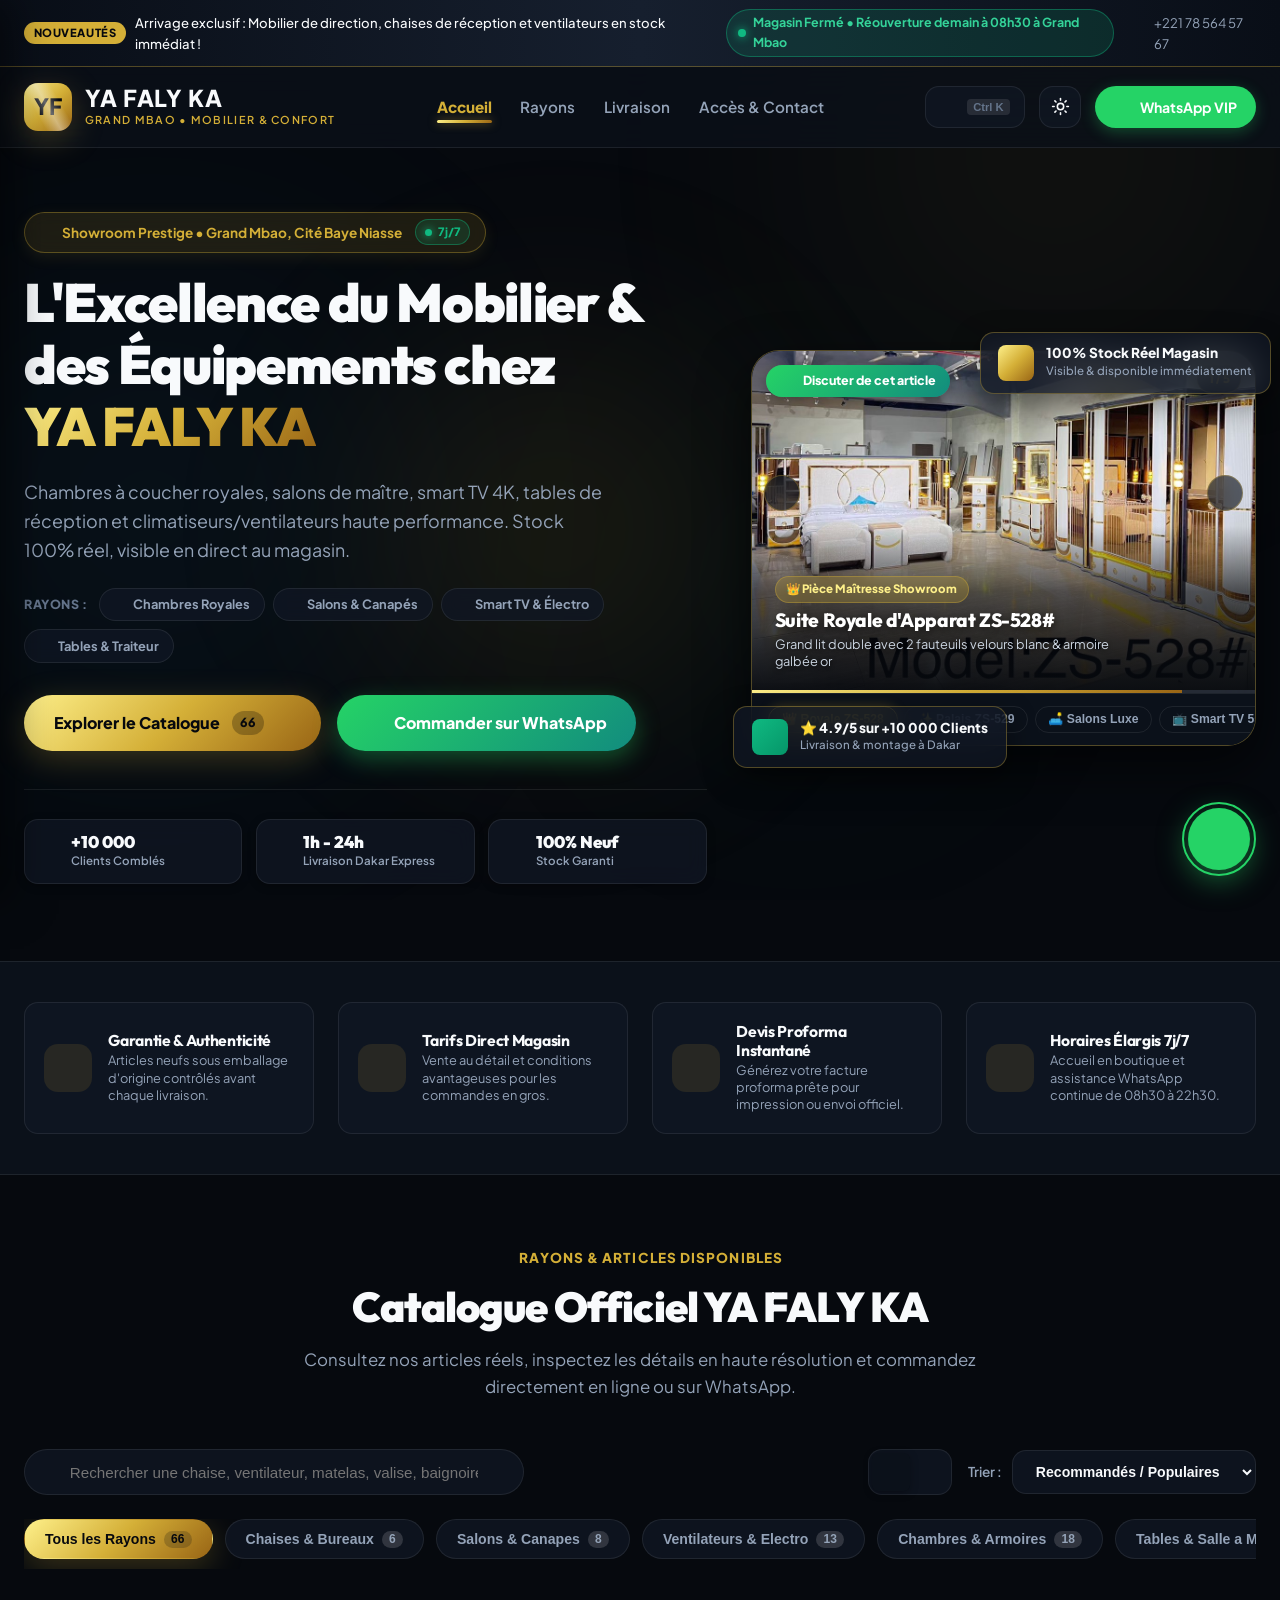
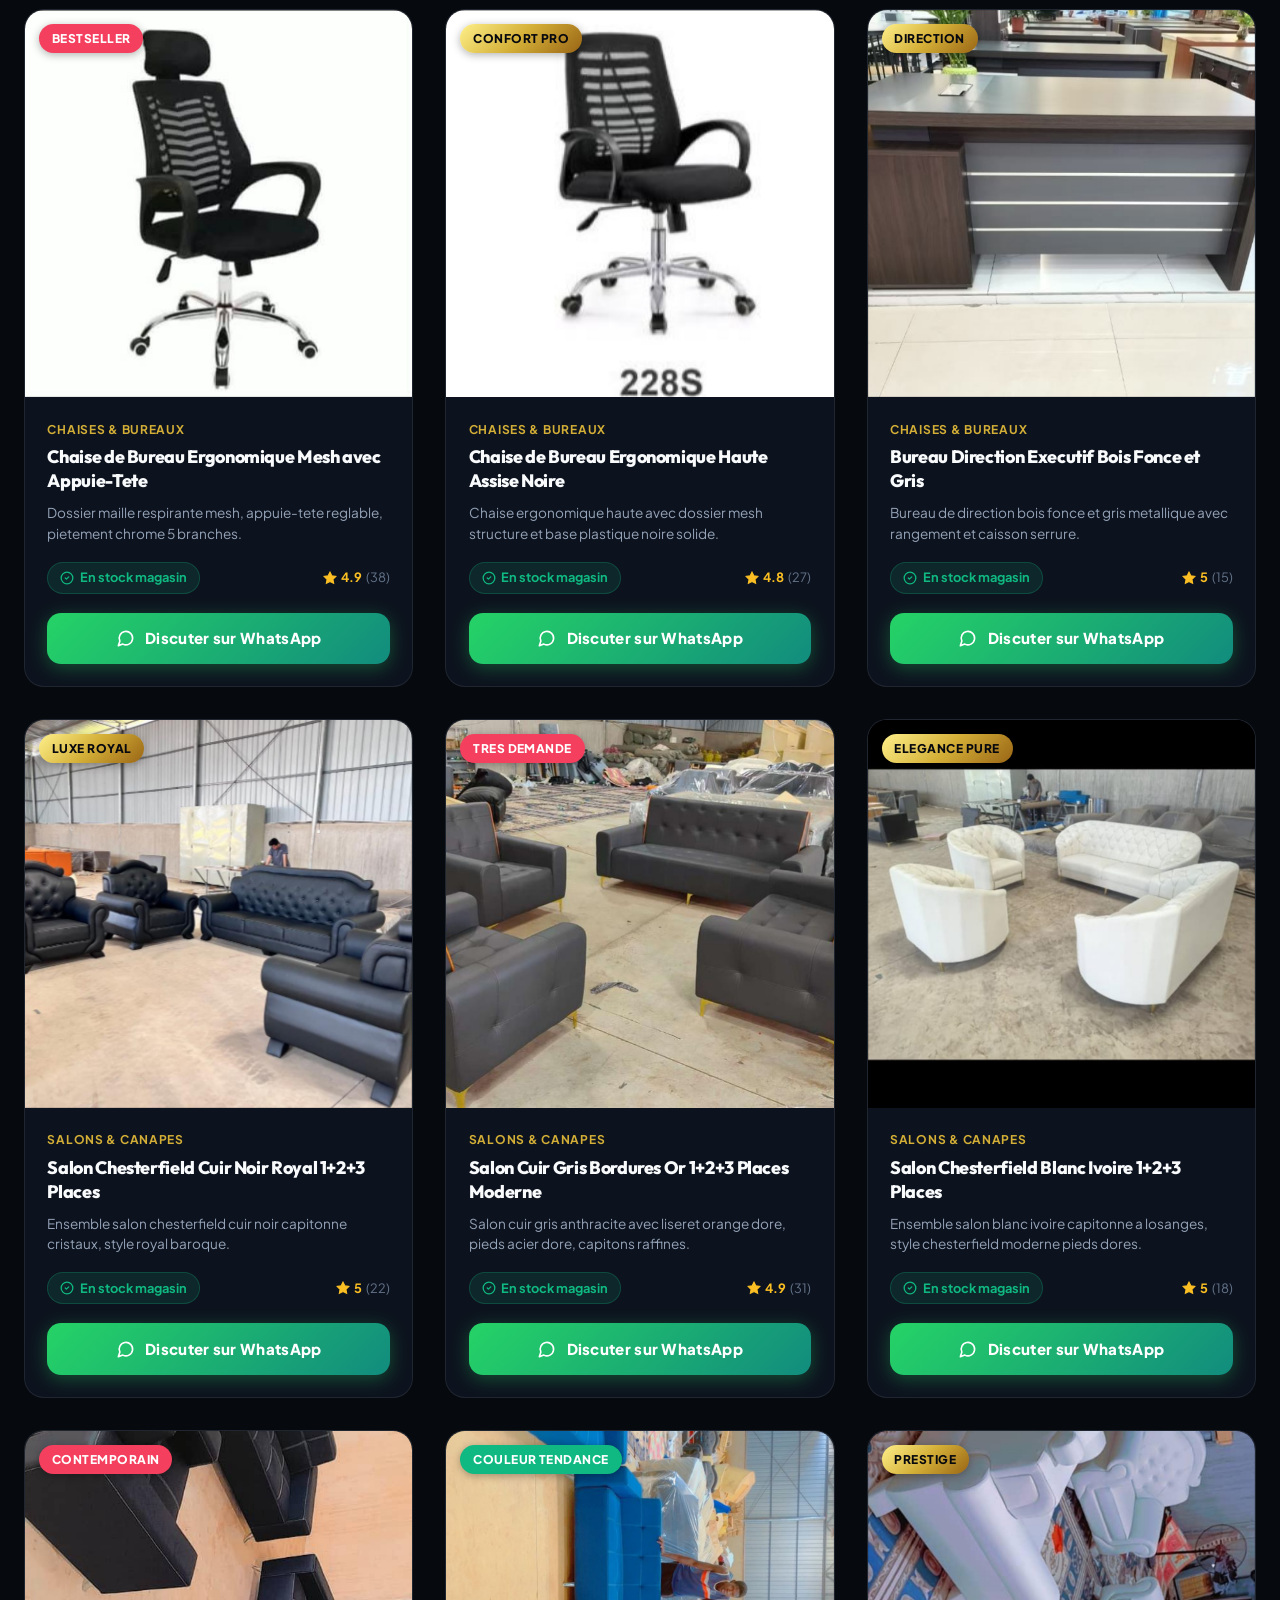
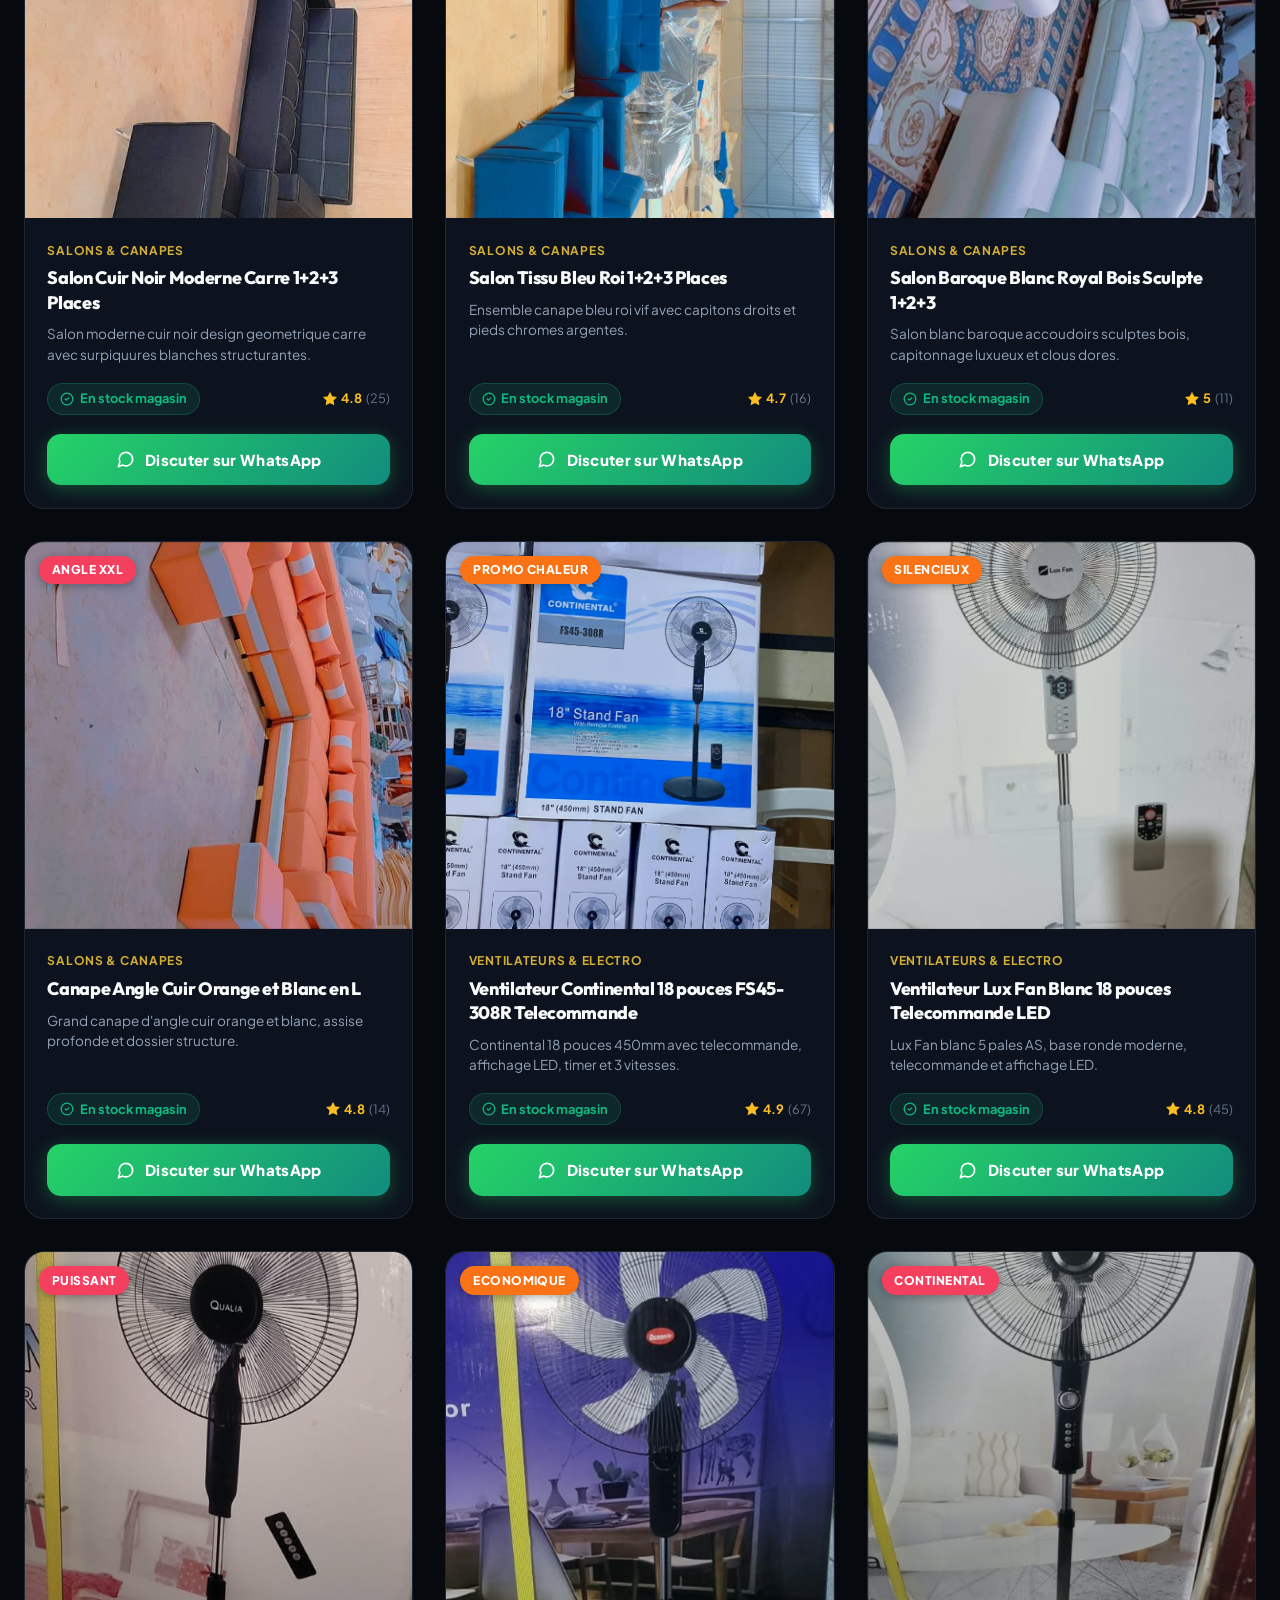
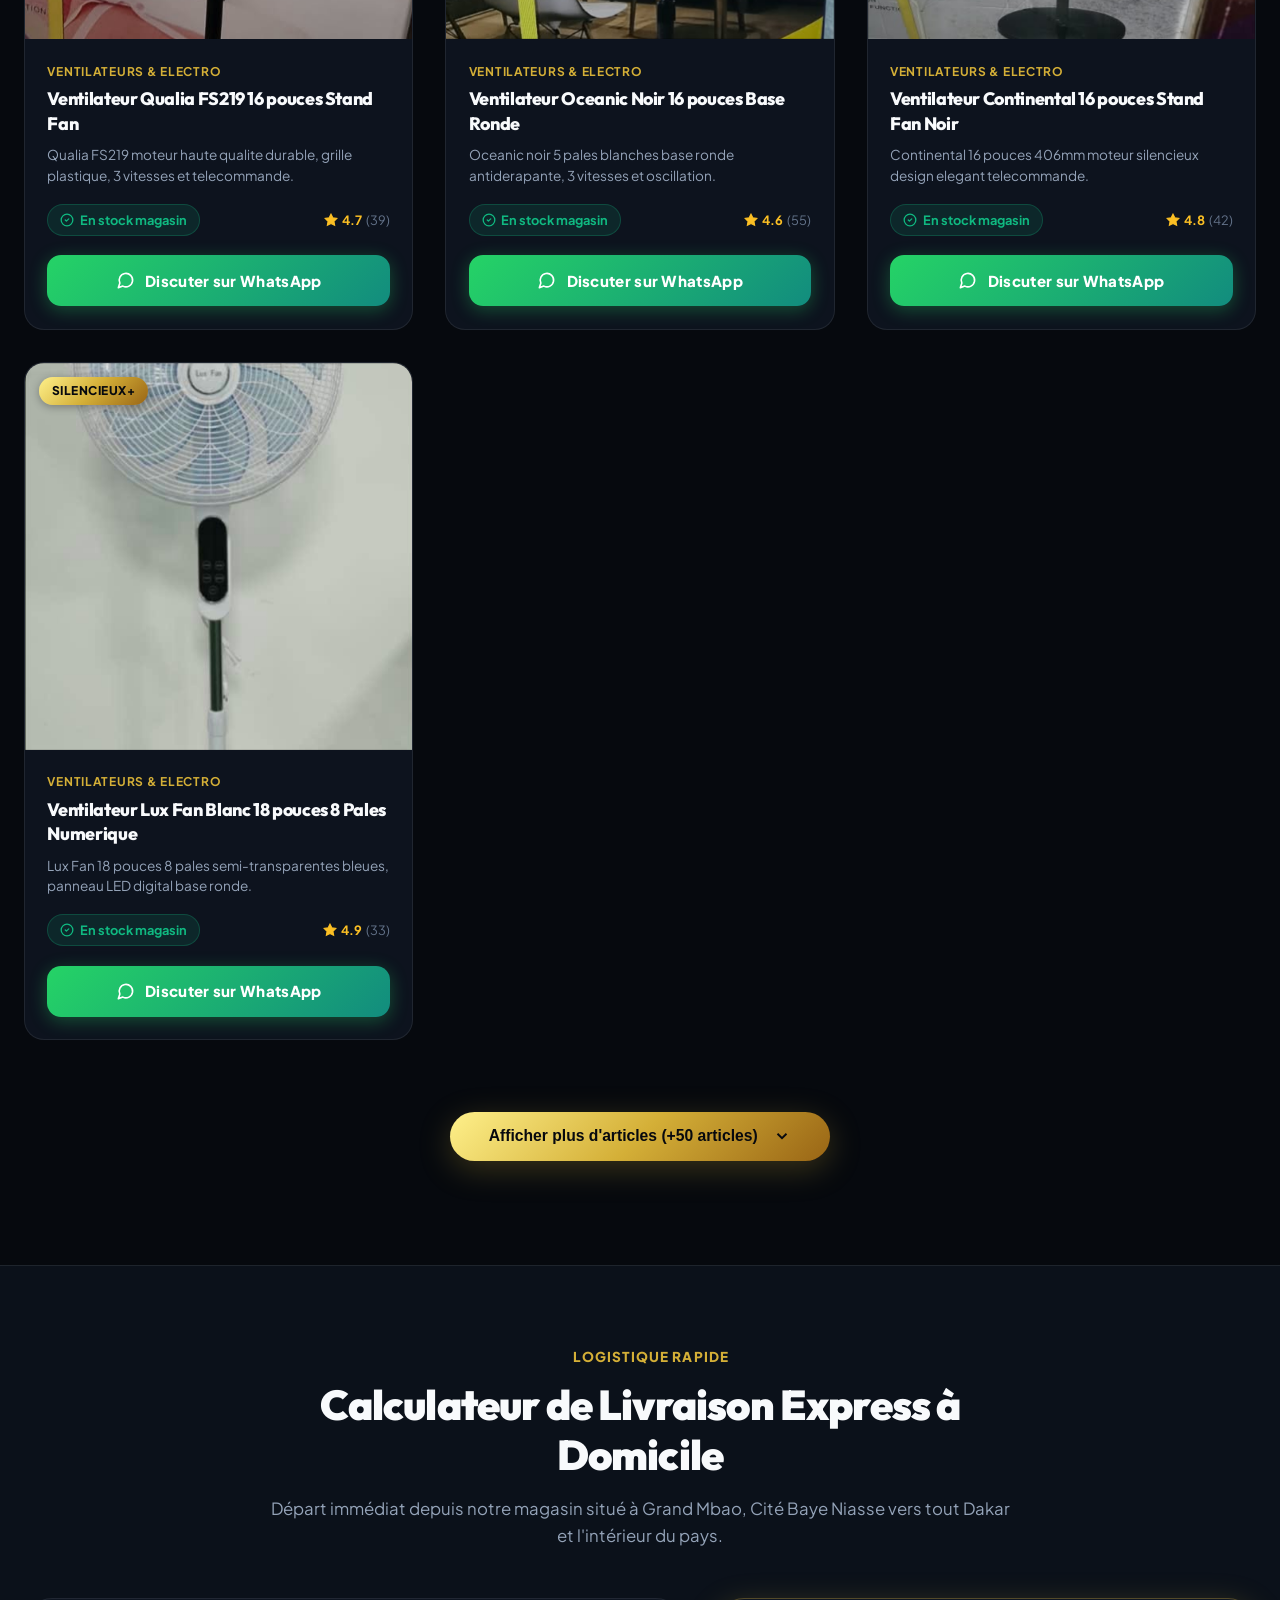
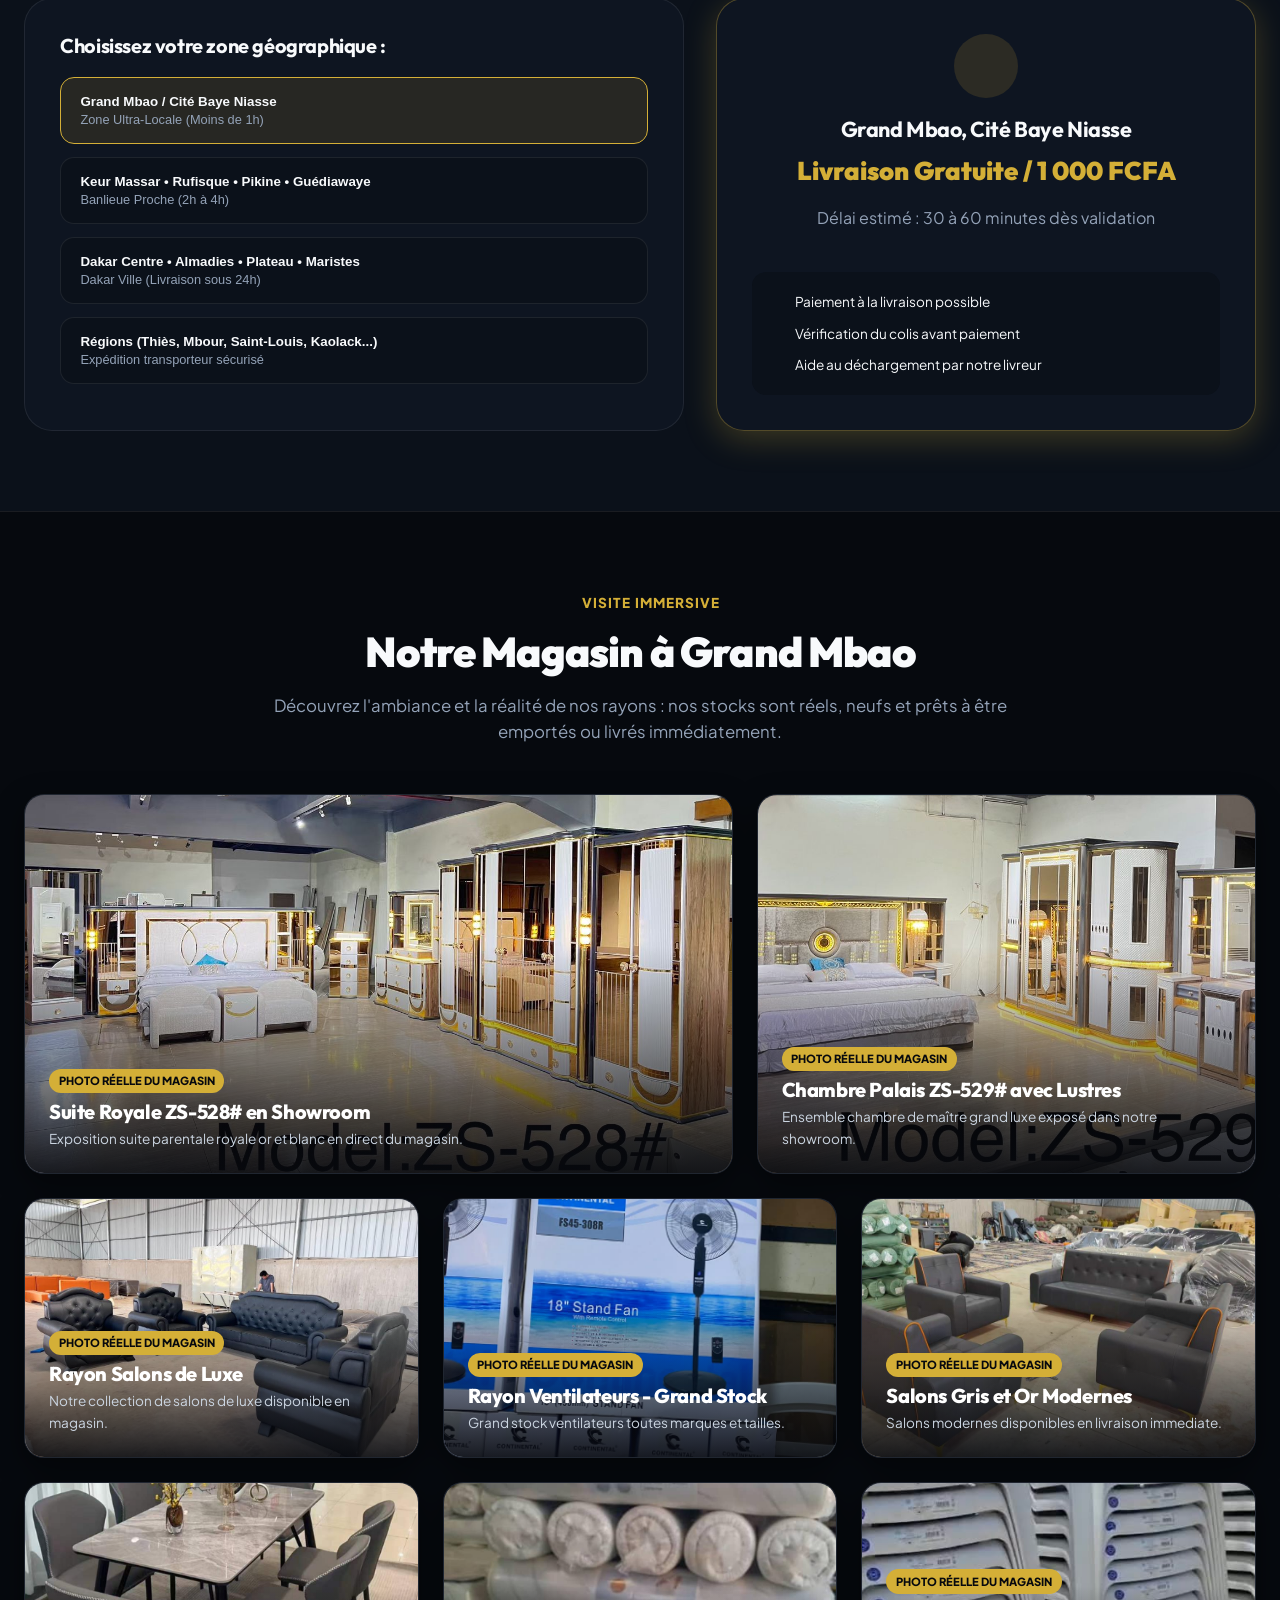
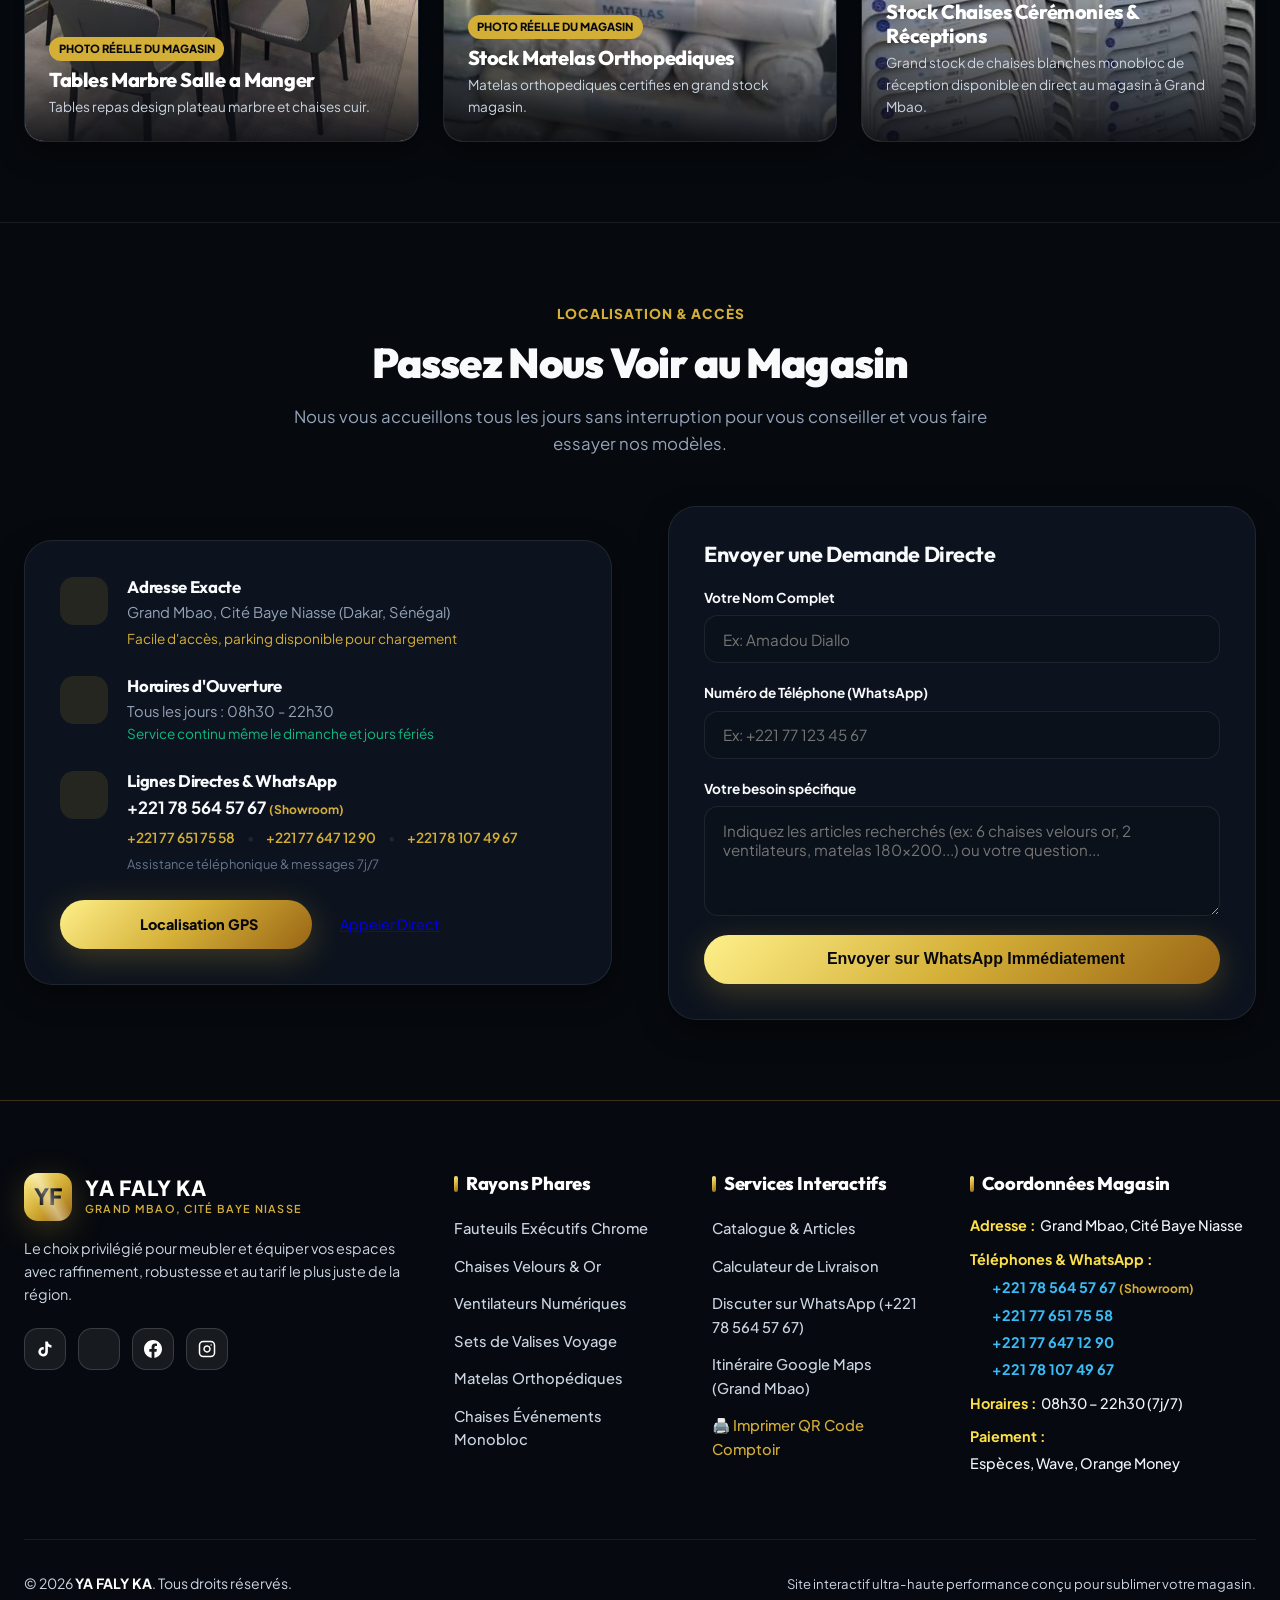
==== index.html @ 9c33b7dd "Configure exact Google Maps GPS coordinates pin for YA FALY KA store" ====
<!DOCTYPE html>
<html lang="fr" data-theme="dark">
<head>
  <meta charset="UTF-8">
  <meta name="viewport" content="width=device-width, initial-scale=1.0">
  <title>YA FALY KA | Mobilier d'Excellence, Électroménager, Literie & Confort - Grand Mbao</title>
  <meta name="description" content="Magasin YA FALY KA à Grand Mbao, Cité Baye Niasse. Vente de fauteuils de bureau ergonomiques, chaises de luxe velours & or, ventilateurs grande puissance, valises de voyage, matelas orthopédiques et chaises de réception.">
  <meta name="keywords" content="YA FALY KA, Grand Mbao, Cité Baye Niasse, mobilier Dakar, chaise bureau, ventilateur, matelas, valises voyage, chaises événementielles">

  <!-- Open Graph / WhatsApp Preview -->
  <meta property="og:type" content="website">
  <meta property="og:url" content="https://ya-faly-ka.vercel.app/">
  <meta property="og:title" content="YA FALY KA | Mobilier de Luxe & Équipements - Grand Mbao">
  <meta property="og:description" content="Chambres royales, salons de maître, smart TV, climatiseurs & chaises de réception. Stock 100% réel à Grand Mbao, Cité Baye Niasse. Livraison Dakar & Sénégal.">
  <meta property="og:image" content="https://ya-faly-ka.vercel.app/assets/images/products/WhatsApp%20Image%202026-09-20%20at%2000.35.14.jpeg">

  <!-- Local Business Schema for Google -->
  <script type="application/ld+json">
  {
    "@context": "https://schema.org",
    "@type": "FurnitureStore",
    "name": "YA FALY KA",
    "image": "https://ya-faly-ka.vercel.app/assets/images/products/WhatsApp%20Image%202026-09-20%20at%2000.35.14.jpeg",
    "url": "https://ya-faly-ka.vercel.app",
    "telephone": "+221785645767",
    "address": {
      "@type": "PostalAddress",
      "streetAddress": "Cité Baye Niasse",
      "addressLocality": "Grand Mbao",
      "addressRegion": "Dakar",
      "addressCountry": "SN"
    },
    "openingHours": "Mo-Su 08:30-22:30",
    "priceRange": "$$"
  }
  </script>

  <!-- Google Fonts: Outfit & Plus Jakarta Sans -->
  <link rel="preconnect" href="https://fonts.googleapis.com">
  <link rel="preconnect" href="https://fonts.gstatic.com" crossorigin>
  <link href="https://fonts.googleapis.com/css2?family=Outfit:wght@400;500;600;700;800;900&family=Plus+Jakarta+Sans:wght@300;400;500;600;700;800&display=swap" rel="stylesheet">

  <!-- Main Stylesheet -->
  <link rel="stylesheet" href="css/style.css">

  <!-- Lucide Icons -->
  <script src="https://unpkg.com/lucide@latest"></script>
  <!-- Canvas Confetti for Checkout Celebrations -->
  <script src="https://cdn.jsdelivr.net/npm/canvas-confetti@1.6.0/dist/confetti.browser.min.js"></script>
</head>
<body>

  <!-- Ambient Light Orbs -->
  <div class="ambient-glow">
    <div class="glow-orb glow-orb-1"></div>
    <div class="glow-orb glow-orb-2"></div>
    <div class="glow-orb glow-orb-3"></div>
  </div>

  <!-- Top Announcement Bar with Live Store Status -->
  <aside class="top-announcement" aria-label="Annonces du magasin">
    <div class="container announcement-inner">
      <div class="ticker-text">
        <span class="ticker-badge">Nouveautés</span>
        <span>Arrivage exclusif : Mobilier de direction, chaises de réception et ventilateurs en stock immédiat !</span>
      </div>
      <div class="announcement-right">
        <div class="store-status-pill" id="storeLiveStatus">
          <span class="status-pulse-dot"></span>
          <span id="storeStatusLabel">Magasin Ouvert • Grand Mbao (08h30 - 22h30)</span>
        </div>
        <a href="tel:+221785645767" class="announcement-link">
          <i data-lucide="phone" style="width:14px;height:14px;"></i>
          <span>+221 78 564 57 67</span>
        </a>
      </div>
    </div>
  </aside>

  <!-- Sticky Luxury Navbar -->
  <header class="navbar" id="navbar">
    <div class="container nav-container">
      <!-- Brand Logo -->
      <a href="#" class="brand-logo" id="brandLogo">
        <div class="logo-icon-wrap">YF</div>
        <div class="brand-text-wrap">
          <span class="brand-name">YA FALY KA</span>
          <span class="brand-sub">Grand Mbao • Mobilier & Confort</span>
        </div>
      </a>

      <!-- Desktop Navigation Menu -->
      <nav aria-label="Menu principal">
        <ul class="nav-links">
          <li><a href="#hero" class="nav-link active">Accueil</a></li>
          <li><a href="#catalogue" class="nav-link">Rayons</a></li>
          <li><a href="#delivery" class="nav-link">Livraison</a></li>
          <li><a href="#contact" class="nav-link">Accès & Contact</a></li>
        </ul>
      </nav>

      <!-- Nav Actions (Search, Theme, Cart, WhatsApp) -->
      <div class="nav-actions">
        <!-- Quick Search Key Trigger -->
        <button class="icon-btn search-trigger-btn" id="openSearchPaletteBtn" title="Recherche rapide (Ctrl + K)" aria-label="Recherche">
          <i data-lucide="search" style="width:18px;height:18px;"></i>
          <span class="kbd-badge">Ctrl K</span>
        </button>

        <!-- Theme Toggle -->
        <button class="icon-btn" id="themeToggleBtn" title="Basculer le thème (Sombre / Clair)" aria-label="Basculer le thème">
          <i data-lucide="sun" id="themeIcon" style="width:19px;height:19px;"></i>
        </button>

        <!-- Compare Drawer Trigger -->
        <button class="icon-btn" id="compareTriggerBtn" title="Voir les articles à comparer" style="display:none;" aria-label="Comparateur">
          <i data-lucide="columns" style="width:19px;height:19px;"></i>
          <span class="cart-badge" id="compareBadge" style="background:#38bdf8;color:#07090e;">0</span>
        </button>

        <!-- Cart Drawer Trigger (Hidden in direct WhatsApp discussion mode) -->
        <button class="icon-btn" id="cartTriggerBtn" title="Voir le panier" style="display:none;" aria-label="Panier d'achats">
          <i data-lucide="shopping-bag" style="width:19px;height:19px;"></i>
          <span class="cart-badge" id="cartBadge">0</span>
        </button>

        <!-- Direct WhatsApp CTA -->
        <a href="https://wa.me/221785645767?text=Bonjour%20YA%20FALY%20KA,%20je%20vous%20contacte%20depuis%20votre%20site%20internet." target="_blank" rel="noopener noreferrer" class="btn-nav-whatsapp" id="navWhatsappBtn">
          <i data-lucide="message-circle" style="width:18px;height:18px;"></i>
          <span>WhatsApp VIP</span>
        </a>

        <!-- Mobile Menu Hamburger -->
        <button class="icon-btn mobile-menu-btn" id="mobileMenuBtn" aria-label="Menu mobile">
          <i data-lucide="menu" style="width:22px;height:22px;"></i>
        </button>
      </div>
    </div>
  </header>

  <main>
    <!-- HERO SECTION -->
    <section class="hero" id="hero">
      <div class="hero-ambient-glow"></div>
      <div class="container hero-grid">
        <!-- Hero Text Content -->
        <div class="hero-content">
          <div class="hero-tag">
            <span class="sparkle-icon"><i data-lucide="sparkles" style="width:15px;height:15px;"></i></span>
            <span>Showroom Prestige • Grand Mbao<span class="tag-desktop-only">, Cité Baye Niasse</span></span>
            <span class="live-pill"><span class="live-pulse"></span> 7j/7</span>
          </div>

          <h1 class="hero-title">
            L'Excellence du Mobilier & des Équipements chez <span class="gold-gradient-text">YA FALY KA</span>
          </h1>

          <p class="hero-subtitle">
            Chambres à coucher royales, salons de maître, smart TV 4K, tables de réception et climatiseurs/ventilateurs haute performance. Stock 100% réel, visible en direct au magasin.
          </p>

          <!-- Quick category pills -->
          <div class="hero-quick-cats" aria-label="Accès rapide aux rayons">
            <span class="quick-cats-label">Rayons :</span>
            <a href="#catalogue" class="quick-cat-pill" data-category="chambre">
              <i data-lucide="bed" style="width:14px;height:14px;"></i> Chambres Royales
            </a>
            <a href="#catalogue" class="quick-cat-pill" data-category="salon">
              <i data-lucide="sofa" style="width:14px;height:14px;"></i> Salons & Canapés
            </a>
            <a href="#catalogue" class="quick-cat-pill" data-category="electromenager">
              <i data-lucide="tv" style="width:14px;height:14px;"></i> Smart TV & Électro
            </a>
            <a href="#catalogue" class="quick-cat-pill" data-category="salle_manger">
              <i data-lucide="utensils" style="width:14px;height:14px;"></i> Tables & Traiteur
            </a>
          </div>

          <div class="hero-cta-group">
            <a href="#catalogue" class="btn-primary" id="heroExploreBtn">
              <span>Explorer le Catalogue</span>
              <span class="btn-badge-count">66</span>
              <i data-lucide="arrow-right" style="width:17px;height:17px;"></i>
            </a>

            <a href="https://wa.me/221785645767?text=Bonjour%20YA%20FALY%20KA,%20je%20souhaite%20des%20informations%20sur%20vos%20articles%20disponibles." target="_blank" rel="noopener noreferrer" class="btn-hero-whatsapp" id="heroWhatsappBtn">
              <i data-lucide="message-circle" style="width:18px;height:18px;"></i>
              <span>Commander sur WhatsApp</span>
            </a>
          </div>

          <!-- Hero Trust Stats Cards -->
          <div class="hero-stats-cards">
            <div class="stat-card">
              <div class="stat-card-icon"><i data-lucide="award" style="width:20px;height:20px;"></i></div>
              <div class="stat-card-info">
                <span class="stat-num">+10 000</span>
                <span class="stat-label">Clients Comblés</span>
              </div>
            </div>
            <div class="stat-card">
              <div class="stat-card-icon" style="color:#38bdf8;"><i data-lucide="truck" style="width:20px;height:20px;"></i></div>
              <div class="stat-card-info">
                <span class="stat-num">1h - 24h</span>
                <span class="stat-label">Livraison Dakar Express</span>
              </div>
            </div>
            <div class="stat-card">
              <div class="stat-card-icon" style="color:#eab308;"><i data-lucide="shield-check" style="width:20px;height:20px;"></i></div>
              <div class="stat-card-info">
                <span class="stat-num">100% Neuf</span>
                <span class="stat-label">Stock Garanti</span>
              </div>
            </div>
          </div>
        </div>

        <!-- Hero Visual Interactive Showcase -->
        <div class="hero-showcase">
          <!-- Glassmorphism Card -->
          <div class="showcase-card">
            <!-- Slide Viewport -->
            <div class="showcase-viewport" id="heroShowcaseViewport">
              <!-- Slide Counter Badge -->
              <div class="showcase-counter" id="showcaseCounter">1 / 5</div>
              <!-- Slides -->
              <div class="showcase-slide active" data-index="0" data-wa="Bonjour YA FALY KA, je souhaite des informations et le prix de la Suite Royale ZS-528#.">
                <img src="assets/images/products/WhatsApp Image 2026-09-20 at 00.35.14.jpeg" alt="Suite Royale d'Apparat ZS-528#" class="showcase-img" loading="eager">
                <div class="showcase-caption">
                  <span class="caption-badge">👑 Pièce Maîtresse Showroom</span>
                  <h3 class="caption-title">Suite Royale d'Apparat ZS-528#</h3>
                  <p class="caption-sub">Grand lit double avec 2 fauteuils velours blanc & armoire galbée or</p>
                </div>
              </div>

              <div class="showcase-slide" data-index="1" data-wa="Bonjour YA FALY KA, je souhaite des informations sur la Chambre Palais ZS-529# avec lustres en cristal.">
                <img src="assets/images/products/WhatsApp Image 2026-09-20 at 00.35.14 (1).jpeg" alt="Chambre Palais ZS-529# avec Lustres" class="showcase-img" loading="lazy">
                <div class="showcase-caption">
                  <span class="caption-badge">✨ Lustres Cristal Suspendus</span>
                  <h3 class="caption-title">Suite Parentale Palais ZS-529#</h3>
                  <p class="caption-sub">Tête de lit avec lustres cristal et bandeaux lumineux LED</p>
                </div>
              </div>

              <div class="showcase-slide" data-index="2" data-wa="Bonjour YA FALY KA, je souhaite des informations sur vos Salons de Luxe Chesterfield.">
                <img src="assets/images/products/WhatsApp Image 2026-09-19 at 14.37.38.jpeg" alt="Rayon Salons de Luxe" class="showcase-img" loading="lazy">
                <div class="showcase-caption">
                  <span class="caption-badge">🛋️ Salons de Prestige</span>
                  <h3 class="caption-title">Collection Salons Chesterfield & Or</h3>
                  <p class="caption-sub">Cuir premium et assises haute résilience grand confort</p>
                </div>
              </div>

              <div class="showcase-slide" data-index="3" data-wa="Bonjour YA FALY KA, je souhaite commander la Smart TV 55 pouces 4K Frameless.">
                <img src="assets/images/products/WhatsApp Image 2026-09-19 at 18.15.49.jpeg" alt="Smart TV 55 Pouces 4K Frameless" class="showcase-img" loading="lazy">
                <div class="showcase-caption">
                  <span class="caption-badge">📺 Électronique & Multimédia</span>
                  <h3 class="caption-title">Smart TV 55" 4K Ultra HD Frameless</h3>
                  <p class="caption-sub">Écran sans bordure, Wi-Fi, YouTube, Netflix & TNT intégrée</p>
                </div>
              </div>

              <div class="showcase-slide" data-index="4" data-wa="Bonjour YA FALY KA, je souhaite des informations sur la grande table pliante traiteur 180cm.">
                <img src="assets/images/products/WhatsApp Image 2026-09-19 at 18.15.24.jpeg" alt="Grande Table Pliante Traiteur 8-10 Places" class="showcase-img" loading="lazy">
                <div class="showcase-caption">
                  <span class="caption-badge">🍽️ Réceptions & Cérémonies</span>
                  <h3 class="caption-title">Grande Table Pliante Traiteur 180cm</h3>
                  <p class="caption-sub">Format valise transportable 8-10 places HDPE haute résistance</p>
                </div>
              </div>

              <!-- Quick WhatsApp Inquiry Overlay Button -->
              <a href="https://wa.me/221785645767?text=Bonjour%20YA%20FALY%20KA,%20je%20souhaite%20des%20informations%20sur%20la%20Suite%20Royale%20ZS-528%23." target="_blank" rel="noopener noreferrer" class="showcase-wa-btn" id="showcaseWaBtn" title="Discuter de cet article sur WhatsApp">
                <i data-lucide="message-circle" style="width:16px;height:16px;"></i>
                <span id="showcaseWaText">Discuter de cet article</span>
              </a>

              <!-- Prev / Next Navigation Arrows -->
              <button class="showcase-nav-btn showcase-prev" id="showcasePrevBtn" aria-label="Article précédent">
                <i data-lucide="chevron-left" style="width:20px;height:20px;"></i>
              </button>
              <button class="showcase-nav-btn showcase-next" id="showcaseNextBtn" aria-label="Article suivant">
                <i data-lucide="chevron-right" style="width:20px;height:20px;"></i>
              </button>
            </div>

            <!-- Progress Bar -->
            <div class="showcase-progress">
              <div class="showcase-progress-bar" id="showcaseProgressBar"></div>
            </div>

            <!-- Showcase Thumbnails / Switcher Pills -->
            <div class="showcase-thumbs" id="showcaseThumbs">
              <button class="showcase-thumb-btn active" data-index="0">
                <span class="thumb-tag">👑 Royale ZS-528</span>
              </button>
              <button class="showcase-thumb-btn" data-index="1">
                <span class="thumb-tag">✨ Palais ZS-529</span>
              </button>
              <button class="showcase-thumb-btn" data-index="2">
                <span class="thumb-tag">🛋️ Salons Luxe</span>
              </button>
              <button class="showcase-thumb-btn" data-index="3">
                <span class="thumb-tag">📺 Smart TV 55"</span>
              </button>
              <button class="showcase-thumb-btn" data-index="4">
                <span class="thumb-tag">🍽️ Table Traiteur</span>
              </button>
            </div>
          </div>

          <!-- Floating Trust Glass Badges -->
          <div class="floating-badge badge-top-right">
            <div class="floating-icon">
              <i data-lucide="check-circle" style="width:18px;height:18px;"></i>
            </div>
            <div class="floating-text-wrap">
              <span class="floating-title">100% Stock Réel Magasin</span>
              <span class="floating-sub">Visible & disponible immédiatement</span>
            </div>
          </div>

          <div class="floating-badge badge-bottom-left">
            <div class="floating-icon" style="background:linear-gradient(135deg, #10b981, #059669); color:#fff;">
              <i data-lucide="star" style="width:18px;height:18px;fill:#fff;"></i>
            </div>
            <div class="floating-text-wrap">
              <span class="floating-title">⭐ 4.9/5 sur +10 000 Clients</span>
              <span class="floating-sub">Livraison & montage à Dakar</span>
            </div>
          </div>
        </div>
      </div>
    </section>

    <!-- TRUST & KEY ADVANTAGES BAR -->
    <section class="features-section" id="services">
      <div class="container">
        <div class="features-grid">
          <div class="feature-box">
            <div class="feature-icon-wrap">
              <i data-lucide="shield-check" style="width:24px;height:24px;"></i>
            </div>
            <div class="feature-content">
              <h4>Garantie & Authenticité</h4>
              <p>Articles neufs sous emballage d'origine contrôlés avant chaque livraison.</p>
            </div>
          </div>

          <div class="feature-box">
            <div class="feature-icon-wrap">
              <i data-lucide="badge-percent" style="width:24px;height:24px;"></i>
            </div>
            <div class="feature-content">
              <h4>Tarifs Direct Magasin</h4>
              <p>Vente au détail et conditions avantageuses pour les commandes en gros.</p>
            </div>
          </div>

          <div class="feature-box">
            <div class="feature-icon-wrap">
              <i data-lucide="file-check" style="width:24px;height:24px;"></i>
            </div>
            <div class="feature-content">
              <h4>Devis Proforma Instantané</h4>
              <p>Générez votre facture proforma prête pour impression ou envoi officiel.</p>
            </div>
          </div>

          <div class="feature-box">
            <div class="feature-icon-wrap">
              <i data-lucide="clock" style="width:24px;height:24px;"></i>
            </div>
            <div class="feature-content">
              <h4>Horaires Élargis 7j/7</h4>
              <p>Accueil en boutique et assistance WhatsApp continue de 08h30 à 22h30.</p>
            </div>
          </div>
        </div>
      </div>
    </section>



    <!-- CATALOG SECTION -->
    <section class="catalog-section" id="catalogue">
      <div class="container">
        <!-- Section Header -->
        <div class="section-header">
          <span class="section-badge">
            <i data-lucide="layers" style="width:16px;height:16px;"></i>
            Rayons & Articles Disponibles
          </span>
          <h2 class="section-title">Catalogue Officiel YA FALY KA</h2>
          <p class="section-desc">Consultez nos articles réels, inspectez les détails en haute résolution et commandez directement en ligne ou sur WhatsApp.</p>
        </div>

        <!-- Controls: Search, View Mode, Sort and Category Pills -->
        <div class="catalog-controls">
          <div class="search-and-sort-row">
            <!-- Search Box -->
            <div class="search-box-wrap">
              <i data-lucide="search" class="search-icon" style="width:18px;height:18px;"></i>
              <input type="text" id="searchInput" class="search-input" placeholder="Rechercher une chaise, ventilateur, matelas, valise, baignoire bébé...">
              <button class="search-clear-btn" id="searchClearBtn" style="display:none;" aria-label="Effacer la recherche">
                <i data-lucide="x" style="width:16px;height:16px;"></i>
              </button>
            </div>

            <!-- View Toggle & Sort By -->
            <div style="display:flex;align-items:center;gap:1rem;flex-wrap:wrap;">
              <div class="view-toggle-wrap">
                <button class="view-btn active" id="viewGridBtn" title="Affichage Grille 3D" aria-label="Vue grille">
                  <i data-lucide="layout-grid" style="width:18px;height:18px;"></i>
                </button>
                <button class="view-btn" id="viewListBtn" title="Affichage Liste Détaillée" aria-label="Vue liste">
                  <i data-lucide="list" style="width:18px;height:18px;"></i>
                </button>
              </div>

              <div class="sort-select-wrap">
                <label for="sortSelect" class="sort-label">Trier :</label>
                <select id="sortSelect" class="sort-select">
                  <option value="featured">Recommandés / Populaires</option>
                  <option value="name-asc">Nom de l'article (A - Z)</option>
                  <option value="rating">Meilleures évaluations</option>
                </select>
              </div>
            </div>
          </div>

          <!-- Category Filter Pills -->
          <div class="category-pills" id="categoryPillsContainer">
            <!-- Populated dynamically by JS -->
          </div>
        </div>

        <!-- Products Grid Container -->
        <div class="products-grid" id="productsGrid">
          <!-- Populated dynamically by JS -->
        </div>
      </div>
    </section>



    <!-- DELIVERY ZONE CALCULATOR -->
    <section class="delivery-section" id="delivery">
      <div class="container">
        <div class="section-header">
          <span class="section-badge">
            <i data-lucide="truck" style="width:16px;height:16px;"></i>
            Logistique Rapide
          </span>
          <h2 class="section-title">Calculateur de Livraison Express à Domicile</h2>
          <p class="section-desc">Départ immédiat depuis notre magasin situé à Grand Mbao, Cité Baye Niasse vers tout Dakar et l'intérieur du pays.</p>
        </div>

        <div class="delivery-calc-grid">
          <div class="delivery-selector-card">
            <h3 style="font-size:1.25rem;margin-bottom:1.2rem;color:var(--text-primary);">Choisissez votre zone géographique :</h3>
            
            <div class="zone-buttons" id="deliveryZoneButtons">
              <button class="zone-btn active" data-zone="mbao">
                <strong>Grand Mbao / Cité Baye Niasse</strong>
                <small>Zone Ultra-Locale (Moins de 1h)</small>
              </button>
              <button class="zone-btn" data-zone="banlieue">
                <strong>Keur Massar • Rufisque • Pikine • Guédiawaye</strong>
                <small>Banlieue Proche (2h à 4h)</small>
              </button>
              <button class="zone-btn" data-zone="dakar">
                <strong>Dakar Centre • Almadies • Plateau • Maristes</strong>
                <small>Dakar Ville (Livraison sous 24h)</small>
              </button>
              <button class="zone-btn" data-zone="regions">
                <strong>Régions (Thiès, Mbour, Saint-Louis, Kaolack...)</strong>
                <small>Expédition transporteur sécurisé</small>
              </button>
            </div>
          </div>

          <div class="delivery-result-card" id="deliveryResultCard">
            <div class="delivery-icon-big">
              <i data-lucide="navigation" style="width:36px;height:36px;color:var(--accent-gold);"></i>
            </div>
            <h4 id="deliveryZoneTitle" style="font-size:1.35rem;margin-bottom:0.5rem;">Grand Mbao, Cité Baye Niasse</h4>
            <div class="delivery-price-tag" id="deliveryCostDisplay">Livraison Gratuite / 1 000 FCFA</div>
            <p id="deliveryTimeDisplay" style="color:var(--text-secondary);margin:0.8rem 0 1.4rem;">Délai estimé : 30 à 60 minutes dès validation</p>
            <div class="delivery-perks">
              <div class="perk-item"><i data-lucide="check" style="width:16px;height:16px;color:var(--accent-emerald);"></i><span>Paiement à la livraison possible</span></div>
              <div class="perk-item"><i data-lucide="check" style="width:16px;height:16px;color:var(--accent-emerald);"></i><span>Vérification du colis avant paiement</span></div>
              <div class="perk-item"><i data-lucide="check" style="width:16px;height:16px;color:var(--accent-emerald);"></i><span>Aide au déchargement par notre livreur</span></div>
            </div>
          </div>
        </div>
      </div>
    </section>

    <!-- REAL STORE & GALLERY SECTION -->
    <section class="gallery-section" id="gallery">
      <div class="container">
        <div class="section-header">
          <span class="section-badge">
            <i data-lucide="camera" style="width:16px;height:16px;"></i>
            Visite Immersive
          </span>
          <h2 class="section-title">Notre Magasin à Grand Mbao</h2>
          <p class="section-desc">Découvrez l'ambiance et la réalité de nos rayons : nos stocks sont réels, neufs et prêts à être emportés ou livrés immédiatement.</p>
        </div>

        <div class="gallery-grid" id="galleryGrid">
          <!-- Populated dynamically by JS -->
        </div>
      </div>
    </section>

    <!-- CONTACT & STORE VISIT SECTION -->
    <section class="contact-section" id="contact">
      <div class="container">
        <div class="section-header">
          <span class="section-badge">
            <i data-lucide="map-pin" style="width:16px;height:16px;"></i>
            Localisation & Accès
          </span>
          <h2 class="section-title">Passez Nous Voir au Magasin</h2>
          <p class="section-desc">Nous vous accueillons tous les jours sans interruption pour vous conseiller et vous faire essayer nos modèles.</p>
        </div>

        <div class="contact-grid">
          <!-- Store Info Cards -->
          <div class="contact-card">
            <div class="contact-item">
              <div class="contact-item-icon">
                <i data-lucide="map-pin" style="width:24px;height:24px;"></i>
              </div>
              <div class="contact-item-text">
                <h4>Adresse Exacte</h4>
                <p id="storeAddressDisplay">Grand Mbao, Cité Baye Niasse (Dakar, Sénégal)</p>
                <p style="font-size:0.85rem;color:var(--accent-gold);margin-top:0.25rem;">Facile d'accès, parking disponible pour chargement</p>
              </div>
            </div>

            <div class="contact-item">
              <div class="contact-item-icon">
                <i data-lucide="clock" style="width:24px;height:24px;"></i>
              </div>
              <div class="contact-item-text">
                <h4>Horaires d'Ouverture</h4>
                <p id="storeHoursDisplay">Tous les jours : 08h30 - 22h30</p>
                <p style="font-size:0.85rem;color:var(--accent-emerald);">Service continu même le dimanche et jours fériés</p>
              </div>
            </div>

            <div class="contact-item">
              <div class="contact-item-icon">
                <i data-lucide="phone-call" style="width:24px;height:24px;"></i>
              </div>
              <div class="contact-item-text">
                <h4>Lignes Directes & WhatsApp</h4>
                <p id="storePhoneDisplay" style="font-weight:700;font-size:1.05rem;">
                  <a href="tel:+221785645767" style="color:var(--text-primary);text-decoration:none;">+221 78 564 57 67 <span style="font-size:0.75rem;color:var(--accent-gold);">(Showroom)</span></a>
                </p>
                <div style="display:flex;flex-wrap:wrap;gap:0.35rem 0.75rem;margin-top:0.35rem;font-size:0.86rem;">
                  <a href="tel:+221776517558" style="color:var(--accent-gold);text-decoration:none;font-weight:600;">+221 77 651 75 58</a>
                  <span style="color:var(--border-color);">•</span>
                  <a href="tel:+221776471290" style="color:var(--accent-gold);text-decoration:none;font-weight:600;">+221 77 647 12 90</a>
                  <span style="color:var(--border-color);">•</span>
                  <a href="tel:+221781074967" style="color:var(--accent-gold);text-decoration:none;font-weight:600;">+221 78 107 49 67</a>
                </div>
                <p style="font-size:0.8rem;color:var(--text-muted);margin-top:0.3rem;">Assistance téléphonique & messages 7j/7</p>
              </div>
            </div>

            <!-- GPS / Route Google Maps Action -->
            <div style="display:grid;grid-template-columns:1fr 1fr;gap:0.75rem;margin-top:1.2rem;">
              <a href="https://maps.google.com/?q=14.7359609,-17.3143774&entry=gps" target="_blank" rel="noopener noreferrer" class="btn-primary" style="padding:0.8rem 1rem;font-size:0.9rem;" title="Ouvrir l'itinéraire Google Maps vers le magasin YA FALY KA">
                <i data-lucide="navigation" style="width:16px;height:16px;"></i>
                <span>Localisation GPS</span>
              </a>
              <a href="tel:+221785645767" class="btn-secondary" style="padding:0.8rem 1rem;font-size:0.9rem;">
                <i data-lucide="phone" style="width:16px;height:16px;"></i>
                <span>Appeler Direct</span>
              </a>
            </div>
          </div>

          <!-- Quick Interactive Message / VIP Order Form -->
          <div class="contact-card">
            <h3 style="font-size:1.35rem;margin-bottom:1.2rem;color:var(--text-primary);">Envoyer une Demande Directe</h3>
            <form id="contactForm" class="contact-form-wrap">
              <div class="form-group">
                <label for="clientName">Votre Nom Complet</label>
                <input type="text" id="clientName" class="form-input" placeholder="Ex: Amadou Diallo" required>
              </div>
              <div class="form-group">
                <label for="clientPhone">Numéro de Téléphone (WhatsApp)</label>
                <input type="tel" id="clientPhone" class="form-input" placeholder="Ex: +221 77 123 45 67" required>
              </div>
              <div class="form-group">
                <label for="clientMsg">Votre besoin spécifique</label>
                <textarea id="clientMsg" class="form-textarea" placeholder="Indiquez les articles recherchés (ex: 6 chaises velours or, 2 ventilateurs, matelas 180x200...) ou votre question..." required></textarea>
              </div>
              <button type="submit" class="btn-primary" style="border:none;">
                <i data-lucide="send" style="width:18px;height:18px;"></i>
                <span>Envoyer sur WhatsApp Immédiatement</span>
              </button>
            </form>
          </div>
        </div>
      </div>
    </section>
  </main>

  <!-- LUXURY FOOTER -->
  <footer class="footer">
    <div class="container">
      <div class="footer-grid">
        <!-- Col 1: Brand Info -->
        <div class="footer-col">
          <div class="brand-logo" style="margin-bottom:1rem;">
            <div class="logo-icon-wrap">YF</div>
            <div class="brand-text-wrap">
              <span class="brand-name" style="font-size:1.3rem;">YA FALY KA</span>
              <span class="brand-sub">Grand Mbao, Cité Baye Niasse</span>
            </div>
          </div>
          <p style="font-size:0.9rem;line-height:1.6;margin-bottom:1.4rem;">
            Le choix privilégié pour meubler et équiper vos espaces avec raffinement, robustesse et au tarif le plus juste de la région.
          </p>
          <div style="display:flex;gap:0.75rem;">
            <a href="https://www.tiktok.com/@globaldecoameublemant?_r=1&_t=ZS-99tOu0NYh4C" target="_blank" rel="noopener noreferrer" class="icon-btn" aria-label="TikTok YA FALY KA" title="Suivez nos arrivages en vidéo sur TikTok (@globaldecoameublemant)" style="color:#ffffff;">
              <svg width="18" height="18" viewBox="0 0 24 24" fill="currentColor">
                <path d="M19.59 6.69a4.83 4.83 0 0 1-3.77-4.25V2h-3.45v13.67a2.89 2.89 0 0 1-5.2 1.74 2.89 2.89 0 0 1 2.31-4.64c.29 0 .58.04.88.13V9.4a6.84 6.84 0 0 0-1-.05A6.33 6.33 0 0 0 5 20.1a6.34 6.34 0 0 0 10.86-4.43v-7a8.16 8.16 0 0 0 4.77 1.52v-3.4a4.85 4.85 0 0 1-1.04-.1z"/>
              </svg>
            </a>
            <a href="https://wa.me/221785645767" target="_blank" rel="noopener noreferrer" class="icon-btn" aria-label="WhatsApp" title="Discuter sur WhatsApp"><i data-lucide="message-circle" style="width:18px;height:18px;color:var(--whatsapp-color);"></i></a>
            <a href="https://www.facebook.com/share/1MhaQLFsY6/" target="_blank" rel="noopener noreferrer" class="icon-btn" aria-label="Facebook YA FALY KA" title="Suivez-nous sur Facebook">
              <svg width="18" height="18" viewBox="0 0 24 24" fill="currentColor">
                <path d="M24 12.073c0-6.627-5.373-12-12-12s-12 5.373-12 12c0 5.99 4.388 10.954 10.125 11.854v-8.385H7.078v-3.47h3.047V9.43c0-3.007 1.792-4.669 4.533-4.669 1.312 0 2.686.235 2.686.235v2.953H15.83c-1.491 0-1.956.925-1.956 1.874v2.25h3.328l-.532 3.47h-2.796v8.385C19.612 23.027 24 18.062 24 12.073z"/>
              </svg>
            </a>
            <a href="https://www.instagram.com/kayafaly?utm_source=qr&stkn=MWZiZDIxZnFheXhncQ==" target="_blank" rel="noopener noreferrer" class="icon-btn" aria-label="Instagram YA FALY KA (@kayafaly)" title="Suivez-nous sur Instagram (@kayafaly)">
              <svg width="18" height="18" viewBox="0 0 24 24" fill="none" stroke="currentColor" stroke-width="2" stroke-linecap="round" stroke-linejoin="round">
                <rect width="20" height="20" x="2" y="2" rx="5" ry="5"/>
                <path d="M16 11.37A4 4 0 1 1 12.63 8 4 4 0 0 1 16 11.37z"/>
                <line x1="17.5" x2="17.51" y1="6.5" y2="6.5"/>
              </svg>
            </a>
          </div>
        </div>

        <!-- Col 2: Rayons -->
        <div class="footer-col">
          <h4>Rayons Phares</h4>
          <ul class="footer-links">
            <li><a href="#catalogue" class="footer-link">Fauteuils Exécutifs Chrome</a></li>
            <li><a href="#catalogue" class="footer-link">Chaises Velours & Or</a></li>
            <li><a href="#catalogue" class="footer-link">Ventilateurs Numériques</a></li>
            <li><a href="#catalogue" class="footer-link">Sets de Valises Voyage</a></li>
            <li><a href="#catalogue" class="footer-link">Matelas Orthopédiques</a></li>
            <li><a href="#catalogue" class="footer-link">Chaises Événements Monobloc</a></li>
          </ul>
        </div>

        <!-- Col 3: Liens & Services -->
        <div class="footer-col">
          <h4>Services Interactifs</h4>
          <ul class="footer-links">
            <li><a href="#catalogue" class="footer-link">Catalogue & Articles</a></li>
            <li><a href="#delivery" class="footer-link">Calculateur de Livraison</a></li>
            <li><a href="https://wa.me/221785645767" target="_blank" rel="noopener noreferrer" class="footer-link">Discuter sur WhatsApp (+221 78 564 57 67)</a></li>
            <li><a href="https://maps.google.com/?q=14.7359609,-17.3143774&entry=gps" target="_blank" rel="noopener noreferrer" class="footer-link">Itinéraire Google Maps (Grand Mbao)</a></li>
            <li><a href="qr-code.html" class="footer-link" target="_blank" style="color:var(--accent-gold);">🖨️ Imprimer QR Code Comptoir</a></li>
          </ul>
        </div>

        <!-- Col 4: Coordonnées -->
        <div class="footer-col">
          <h4>Coordonnées Magasin</h4>
          <p class="footer-contact-item">
            <span class="footer-contact-label">Adresse :</span>
            <span class="footer-contact-val">Grand Mbao, Cité Baye Niasse</span>
          </p>
          <div class="footer-contact-item" style="flex-direction:column;align-items:flex-start;gap:0.45rem;">
            <span class="footer-contact-label">Téléphones & WhatsApp :</span>
            <div style="display:flex;flex-direction:column;gap:0.35rem;padding-left:0.2rem;">
              <a href="tel:+221785645767" class="footer-contact-val footer-phone-link" style="display:inline-flex;align-items:center;gap:0.4rem;">
                <i data-lucide="phone" style="width:13px;height:13px;color:var(--accent-gold);"></i>
                <span>+221 78 564 57 67 <small style="color:var(--accent-gold);font-weight:700;">(Showroom)</small></span>
              </a>
              <a href="tel:+221776517558" class="footer-contact-val footer-phone-link" style="display:inline-flex;align-items:center;gap:0.4rem;">
                <i data-lucide="phone" style="width:13px;height:13px;color:var(--accent-gold);"></i>
                <span>+221 77 651 75 58</span>
              </a>
              <a href="tel:+221776471290" class="footer-contact-val footer-phone-link" style="display:inline-flex;align-items:center;gap:0.4rem;">
                <i data-lucide="phone" style="width:13px;height:13px;color:var(--accent-gold);"></i>
                <span>+221 77 647 12 90</span>
              </a>
              <a href="tel:+221781074967" class="footer-contact-val footer-phone-link" style="display:inline-flex;align-items:center;gap:0.4rem;">
                <i data-lucide="phone" style="width:13px;height:13px;color:var(--accent-gold);"></i>
                <span>+221 78 107 49 67</span>
              </a>
            </div>
          </div>
          <p class="footer-contact-item" style="margin-top:0.6rem;">
            <span class="footer-contact-label">Horaires :</span>
            <span class="footer-contact-val">08h30 – 22h30 (7j/7)</span>
          </p>
          <p class="footer-contact-item" style="margin-bottom:0.5rem;">
            <span class="footer-contact-label">Paiement :</span>
            <span class="footer-contact-val">Espèces, Wave, Orange Money</span>
          </p>
        </div>
      </div>

      <div class="footer-bottom">
        <p>&copy; 2026 <strong style="color:#ffffff;">YA FALY KA</strong>. Tous droits réservés.</p>
        <p class="footer-made-with">Site interactif ultra-haute performance conçu pour sublimer votre magasin.</p>
      </div>
    </div>
  </footer>

  <!-- ==========================================================================
       MODAL: QUICK VIEW PRODUIT AVEC LOUPE & VARIANTES
       ========================================================================== -->
  <div class="modal-backdrop" id="quickViewModal" aria-hidden="true" role="dialog">
    <div class="modal-dialog">
      <button class="modal-close-btn" id="modalCloseBtn" aria-label="Fermer la fenêtre">
        <i data-lucide="x" style="width:20px;height:20px;"></i>
      </button>

      <div class="modal-grid">
        <!-- Visuals Showcase with Zoom Lens -->
        <div class="modal-image-showcase">
          <div class="modal-main-img-wrap" id="modalZoomWrapper">
            <img src="" alt="Photo Produit" id="modalMainImg" class="modal-main-img">
            <div class="zoom-lens-indicator" id="zoomLens"></div>
          </div>
          <div class="modal-photo-switch">
            <button class="switch-thumb-btn active" id="modalThumbStudio" title="Vue Studio Professionnelle">
              <img src="" alt="Vue Studio" id="modalThumbStudioImg">
              <span class="thumb-label">Studio HD</span>
            </button>
            <button class="switch-thumb-btn" id="modalThumbStore" title="Photo Réelle du Magasin à Grand Mbao">
              <img src="" alt="Vue Réelle Magasin" id="modalThumbStoreImg">
              <span class="thumb-label">Magasin</span>
            </button>
          </div>
          <span style="font-size:0.75rem;color:var(--text-muted);text-align:center;">
            Survolez l'image pour activer la loupe haute précision.
          </span>
        </div>

        <!-- Details -->
        <div class="modal-details">
          <span class="modal-cat-tag" id="modalCategory">Catégorie</span>
          <h2 class="modal-title" id="modalTitle">Nom de l'article</h2>

          <div class="modal-inquiry-box">
            <span class="modal-inquiry-pill">
              <i data-lucide="sparkles" style="width:16px;height:16px;"></i>
              <span>Tarif Direct Magasin • Devis & Disponibilité sur WhatsApp</span>
            </span>
          </div>

          <div class="modal-stock-badge" id="modalStockBadge">
            <i data-lucide="check-circle-2" style="width:16px;height:16px;"></i>
            <span id="modalStockText">En stock à Grand Mbao (Livraison immédiate)</span>
          </div>

          <p class="modal-desc" id="modalDesc">Description complète...</p>

          <h4 style="font-size:0.9rem;margin-bottom:0.6rem;color:var(--text-primary);">Caractéristiques & Atouts :</h4>
          <ul class="modal-features-list" id="modalFeaturesList">
            <!-- Populated dynamically -->
          </ul>

          <p style="font-size:0.8rem;color:var(--text-secondary);margin-bottom:1.5rem;" id="modalDimensions">
            <strong>Dimensions / Spécifications :</strong> <span>Standard</span>
          </p>

          <!-- Actions -->
          <div class="modal-actions-box">
            <a href="#" target="_blank" rel="noopener noreferrer" class="btn-discuss-whatsapp" id="modalWhatsappDirectBtn" style="font-size:1.05rem;padding:1rem 1.6rem;border-radius:var(--radius-full);">
              <i data-lucide="message-circle" style="width:22px;height:22px;"></i>
              <span>Discuter de cet article sur WhatsApp</span>
            </a>
          </div>
        </div>
      </div>
    </div>
  </div>

  <!-- ==========================================================================
       COMMAND PALETTE (CTRL + K SEARCH MODAL)
       ========================================================================== -->
  <div class="modal-backdrop" id="searchPaletteModal" aria-hidden="true" role="dialog">
    <div class="modal-dialog search-palette-dialog">
      <div class="palette-header">
        <i data-lucide="search" style="width:22px;height:22px;color:var(--accent-gold);"></i>
        <input type="text" id="paletteSearchInput" class="palette-input" placeholder="Rechercher instantanément un article (ex: bureau, velours, ventilateur, valise)...">
        <button class="modal-close-btn" id="closePaletteBtn" style="position:static;width:32px;height:32px;">
          <i data-lucide="x" style="width:16px;height:16px;"></i>
        </button>
      </div>

      <div class="palette-results" id="paletteResults">
        <!-- Results rendered dynamically -->
      </div>
      <div class="palette-footer">
        <span>Appuyez sur <kbd>Échap</kbd> pour fermer</span>
      </div>
    </div>
  </div>

  <!-- ==========================================================================
       CART DRAWER
       ========================================================================== -->
  <div class="cart-drawer-backdrop" id="cartDrawerBackdrop" aria-hidden="true">
    <div class="cart-drawer" id="cartDrawer">
      <div class="cart-header">
        <div class="cart-header-title">
          <i data-lucide="shopping-bag" style="color:var(--accent-gold);width:22px;height:22px;"></i>
          <span>Votre Sélection (<span id="cartCountTitle">0</span>)</span>
        </div>
        <button class="icon-btn" id="closeCartBtn" aria-label="Fermer le panier">
          <i data-lucide="x" style="width:18px;height:18px;"></i>
        </button>
      </div>

      <!-- Items List -->
      <div class="cart-items-list" id="cartItemsList">
        <!-- Rendered by JS -->
      </div>

      <!-- Footer & Totals -->
      <div class="cart-footer">
        <div class="cart-subtotal-row">
          <span class="subtotal-label">Sous-total :</span>
          <span class="subtotal-amount" id="cartSubtotalAmount">0 FCFA</span>
        </div>

        <div class="cart-buttons-group">
          <button class="btn-checkout-whatsapp" id="checkoutWhatsappBtn">
            <i data-lucide="message-circle" style="width:20px;height:20px;"></i>
            <span>Commander tout le Panier sur WhatsApp</span>
          </button>

          <button class="btn-proforma" id="openProformaBtn">
            <i data-lucide="printer" style="width:18px;height:18px;"></i>
            <span>Générer Devis Proforma (Facture Imprimable)</span>
          </button>
        </div>
      </div>
    </div>
  </div>

  <!-- ==========================================================================
       MODAL: FACTURE PROFORMA / DEVIS OFFICIEL
       ========================================================================== -->
  <div class="modal-backdrop" id="proformaModal" aria-hidden="true" role="dialog">
    <div class="modal-dialog" style="max-width:850px;background:#fff;color:#1e293b;">
      <button class="modal-close-btn" id="closeProformaBtn" aria-label="Fermer le devis" style="color:#1e293b;background:#f1f5f9;">
        <i data-lucide="x" style="width:20px;height:20px;"></i>
      </button>

      <div class="proforma-sheet">
        <div class="proforma-header-row">
          <div class="proforma-brand">
            <h2>YA FALY KA</h2>
            <p>Mobilier d'Excellence, Électroménager, Literie & Événementiel</p>
            <p>Grand Mbao, Cité Baye Niasse (Dakar, Sénégal)</p>
            <p>Tél / WhatsApp : +221 78 564 57 67 | contact@yafalyka-store.com</p>
          </div>
          <div class="proforma-meta">
            <h3>DEVIS PROFORMA</h3>
            <p><strong>N° :</strong> <span id="proformaNumber">YFK-2026-0042</span></p>
            <p><strong>Date :</strong> <span id="proformaDate">19/09/2026</span></p>
            <p><strong>Validité :</strong> 15 jours</p>
          </div>
        </div>

        <div style="background:#f8fafc;padding:1rem;border-radius:8px;margin-bottom:1.5rem;border:1px solid #e2e8f0;">
          <h4 style="font-size:0.9rem;margin-bottom:0.4rem;color:#0f172a;">Destinataire / Client :</h4>
          <input type="text" id="proformaClientName" placeholder="Nom du Client ou Entreprise (Ex: Cabinet Diop / Particulier VIP)" style="width:100%;padding:0.5rem;border:1px solid #cbd5e1;border-radius:4px;font-size:0.9rem;">
        </div>

        <table class="proforma-table">
          <thead>
            <tr>
              <th>Désignation Article</th>
              <th style="text-align:center;">Qté</th>
              <th style="text-align:right;">Prix Unitaire</th>
              <th style="text-align:right;">Total HT</th>
            </tr>
          </thead>
          <tbody id="proformaTableBody">
            <!-- Populated by JS -->
          </tbody>
          <tfoot>
            <tr class="proforma-total-row">
              <td colspan="3" style="text-align:right;padding-top:1rem;">Net à Payer (FCFA) :</td>
              <td style="text-align:right;padding-top:1rem;color:#b48c26;" id="proformaTotalAmount">0 FCFA</td>
            </tr>
          </tfoot>
        </table>

        <div class="proforma-footer">
          <div>
            <p><strong>Conditions :</strong> Règlement par Wave, Orange Money ou espèces à la livraison.</p>
            <p>Livraison rapide au départ de Grand Mbao.</p>
          </div>
          <div style="text-align:right;">
            <p><strong>Cachet & Signature Magasin</strong></p>
            <div style="margin-top:0.8rem;border-bottom:1px dashed #94a3b8;width:150px;display:inline-block;"></div>
          </div>
        </div>

        <div class="proforma-action-buttons" style="display:flex;justify-content:flex-end;gap:1rem;margin-top:2rem;">
          <button class="btn-primary" onclick="window.print()" style="background:#0f172a;color:#fff;">
            <i data-lucide="printer" style="width:18px;height:18px;"></i>
            <span>Imprimer / Exporter PDF</span>
          </button>
          <button class="btn-checkout-whatsapp" id="sendProformaWhatsappBtn" style="padding:0.7rem 1.4rem;">
            <i data-lucide="send" style="width:18px;height:18px;"></i>
            <span>Transmettre le Devis sur WhatsApp</span>
          </button>
        </div>
      </div>
    </div>
  </div>

  <!-- ==========================================================================
       MOBILE NAVIGATION DRAWER
       ========================================================================== -->
  <div class="mobile-nav-backdrop" id="mobileNavBackdrop" onclick="app.closeMobileMenu()" aria-hidden="true"></div>
  <div class="mobile-nav-drawer" id="mobileNavDrawer" aria-label="Menu principal mobile">
    <div class="mobile-nav-header">
      <div class="brand-logo">
        <div class="logo-icon-wrap" style="width:38px;height:38px;font-size:1.1rem;">YF</div>
        <div class="brand-text-wrap">
          <span class="brand-name" style="font-size:1.2rem;">YA FALY KA</span>
          <span class="brand-sub" style="font-size:0.6rem;">Grand Mbao</span>
        </div>
      </div>
      <button class="icon-btn" id="closeMobileNavBtn" aria-label="Fermer le menu">
        <i data-lucide="x" style="width:20px;height:20px;"></i>
      </button>
    </div>

    <div class="mobile-nav-body">
      <ul class="mobile-menu-links">
        <li><a href="#hero" class="mobile-menu-link" onclick="app.closeMobileMenu()"><i data-lucide="home" style="width:18px;height:18px;"></i><span>Accueil</span></a></li>
        <li><a href="#catalogue" class="mobile-menu-link" onclick="app.closeMobileMenu()"><i data-lucide="layers" style="width:18px;height:18px;"></i><span>Rayons & Articles</span></a></li>
        <li><a href="#delivery" class="mobile-menu-link" onclick="app.closeMobileMenu()"><i data-lucide="truck" style="width:18px;height:18px;"></i><span>Calculateur Livraison</span></a></li>
        <li><a href="#gallery" class="mobile-menu-link" onclick="app.closeMobileMenu()"><i data-lucide="camera" style="width:18px;height:18px;"></i><span>Photos du Magasin</span></a></li>
        <li><a href="#contact" class="mobile-menu-link" onclick="app.closeMobileMenu()"><i data-lucide="map-pin" style="width:18px;height:18px;"></i><span>Localisation & Contact</span></a></li>
        <li><a href="https://www.tiktok.com/@globaldecoameublemant?_r=1&_t=ZS-99tOu0NYh4C" target="_blank" rel="noopener noreferrer" class="mobile-menu-link" onclick="app.closeMobileMenu()" style="color:#fde047;"><svg width="18" height="18" viewBox="0 0 24 24" fill="currentColor" style="color:#fde047;"><path d="M19.59 6.69a4.83 4.83 0 0 1-3.77-4.25V2h-3.45v13.67a2.89 2.89 0 0 1-5.2 1.74 2.89 2.89 0 0 1 2.31-4.64c.29 0 .58.04.88.13V9.4a6.84 6.84 0 0 0-1-.05A6.33 6.33 0 0 0 5 20.1a6.34 6.34 0 0 0 10.86-4.43v-7a8.16 8.16 0 0 0 4.77 1.52v-3.4a4.85 4.85 0 0 1-1.04-.1z"/></svg><span>Nos Vidéos TikTok (@globaldecoameublemant)</span></a></li>
        <li><a href="https://www.facebook.com/share/1MhaQLFsY6/" target="_blank" rel="noopener noreferrer" class="mobile-menu-link" onclick="app.closeMobileMenu()" style="color:#60a5fa;"><svg width="18" height="18" viewBox="0 0 24 24" fill="currentColor" style="color:#60a5fa;"><path d="M24 12.073c0-6.627-5.373-12-12-12s-12 5.373-12 12c0 5.99 4.388 10.954 10.125 11.854v-8.385H7.078v-3.47h3.047V9.43c0-3.007 1.792-4.669 4.533-4.669 1.312 0 2.686.235 2.686.235v2.953H15.83c-1.491 0-1.956.925-1.956 1.874v2.25h3.328l-.532 3.47h-2.796v8.385C19.612 23.027 24 18.062 24 12.073z"/></svg><span>Notre Page Facebook</span></a></li>
        <li><a href="https://www.instagram.com/kayafaly?utm_source=qr&stkn=MWZiZDIxZnFheXhncQ==" target="_blank" rel="noopener noreferrer" class="mobile-menu-link" onclick="app.closeMobileMenu()" style="color:#f472b6;"><svg width="18" height="18" viewBox="0 0 24 24" fill="none" stroke="currentColor" stroke-width="2" stroke-linecap="round" stroke-linejoin="round" style="color:#f472b6;"><rect width="20" height="20" x="2" y="2" rx="5" ry="5"/><path d="M16 11.37A4 4 0 1 1 12.63 8 4 4 0 0 1 16 11.37z"/><line x1="17.5" x2="17.51" y1="6.5" y2="6.5"/></svg><span>Instagram (@kayafaly)</span></a></li>
      </ul>

      <div class="mobile-drawer-footer">
        <a href="https://wa.me/221785645767?text=Bonjour%20YA%20FALY%20KA,%20je%20souhaite%20des%20informations." target="_blank" rel="noopener noreferrer" class="btn-checkout-whatsapp" style="width:100%;">
          <i data-lucide="message-circle" style="width:18px;height:18px;"></i>
          <span>Discuter sur WhatsApp (+221 78 564 57 67)</span>
        </a>
        <p style="font-size:0.8rem;color:var(--text-muted);text-align:center;margin-top:0.8rem;">
          Grand Mbao, Cité Baye Niasse • 08h30 - 22h30 (7j/7)
        </p>
      </div>
    </div>
  </div>

  <!-- ==========================================================================
       MOBILE BOTTOM APP BAR (SMARTPHONE PWA NAVIGATION)
       ========================================================================== -->
  <nav class="mobile-bottom-bar" aria-label="Navigation mobile rapide">
    <a href="#hero" class="bottom-bar-item active" id="bbarHome">
      <i data-lucide="home" style="width:20px;height:20px;"></i>
      <span>Accueil</span>
    </a>
    <a href="#catalogue" class="bottom-bar-item" id="bbarShop">
      <i data-lucide="grid" style="width:20px;height:20px;"></i>
      <span>Rayons</span>
    </a>
    <button class="bottom-bar-item" id="bbarSearch" onclick="document.getElementById('openSearchPaletteBtn').click()">
      <i data-lucide="search" style="width:20px;height:20px;"></i>
      <span>Recherche</span>
    </button>
    <a href="https://wa.me/221785645767?text=Bonjour%20YA%20FALY%20KA,%20je%20vous%20contacte%20depuis%20mon%20t%C3%A9l%C3%A9phone." target="_blank" rel="noopener noreferrer" class="bottom-bar-item bbar-whatsapp" id="bbarWhatsapp">
      <i data-lucide="message-circle" style="width:22px;height:22px;"></i>
      <span>WhatsApp</span>
    </a>
  </nav>

  <!-- FLOATING CONCIERGE WHATSAPP BUTTON (BOTTOM RIGHT FOR DESKTOP) -->
  <a href="https://wa.me/221785645767?text=Bonjour%20YA%20FALY%20KA,%20je%20souhaite%20un%20conseil%20personnalis%C3%A9." target="_blank" rel="noopener noreferrer" class="floating-concierge-btn" id="floatingWhatsapp" title="Assistance VIP WhatsApp Direct">
    <div class="concierge-pulse"></div>
    <i data-lucide="message-circle" style="width:28px;height:28px;"></i>
    <span class="concierge-tooltip">Besoin d'aide ? Écrivez-nous sur WhatsApp</span>
  </a>

  <!-- TOAST NOTIFICATION CONTAINER -->
  <div class="toast-container" id="toastContainer"></div>

  <!-- Scripts -->
  <script src="js/products.js"></script>
  <script src="js/app.js"></script>
</body>
</html>
---- css/style.css ----
/* ==========================================================================
   YA FALY KA - MODERN LUXURY DESIGN SYSTEM & ANIMATIONS
   Boutique : Grand Mbao, Cité Baye Niasse (+221 78 564 57 67)
   ========================================================================== */

:root {
  /* Color Palette - Luxury Dark Obsidian & Warm Gold Accent */
  --bg-primary: #06090e;
  --bg-secondary: #0b111a;
  --bg-card: rgba(16, 23, 36, 0.75);
  --bg-card-hover: rgba(24, 34, 52, 0.9);
  --bg-glass: rgba(11, 17, 26, 0.75);
  --border-color: rgba(255, 255, 255, 0.08);
  --border-gold: rgba(212, 175, 55, 0.35);
  --border-gold-glow: rgba(212, 175, 55, 0.6);

  --text-primary: #f8fafc;
  --text-secondary: #94a3b8;
  --text-muted: #64748b;

  --accent-gold: #d4af37;
  --accent-gold-light: #fef08a;
  --accent-gold-dark: #b48c26;
  --accent-gold-gradient: linear-gradient(135deg, #fef08a 0%, #d4af37 50%, #996515 100%);

  --accent-emerald: #10b981;
  --accent-emerald-glow: rgba(16, 185, 129, 0.25);
  --accent-blue: #38bdf8;
  --accent-rose: #f43f5e;

  --whatsapp-color: #25d366;
  --whatsapp-dark: #128c7e;

  /* Elevation Shadows */
  --shadow-sm: 0 2px 8px rgba(0, 0, 0, 0.3);
  --shadow-md: 0 10px 30px rgba(0, 0, 0, 0.45);
  --shadow-lg: 0 20px 50px rgba(0, 0, 0, 0.6);
  --shadow-gold: 0 8px 32px rgba(212, 175, 55, 0.25);
  --shadow-emerald: 0 8px 32px rgba(16, 185, 129, 0.25);

  /* Typography */
  --font-heading: 'Outfit', sans-serif;
  --font-body: 'Plus Jakarta Sans', sans-serif;

  /* Radius */
  --radius-sm: 8px;
  --radius-md: 14px;
  --radius-lg: 20px;
  --radius-xl: 28px;
  --radius-full: 9999px;

  /* Transitions */
  --transition-fast: 0.2s cubic-bezier(0.4, 0, 0.2, 1);
  --transition-normal: 0.35s cubic-bezier(0.16, 1, 0.3, 1);
  --transition-bounce: 0.5s cubic-bezier(0.34, 1.56, 0.64, 1);
}

/* Light Mode Overrides */
[data-theme="light"] {
  --bg-primary: #f8fafc;
  --bg-secondary: #ffffff;
  --bg-card: rgba(255, 255, 255, 0.88);
  --bg-card-hover: rgba(248, 250, 252, 0.98);
  --bg-glass: rgba(255, 255, 255, 0.85);
  --border-color: rgba(0, 0, 0, 0.08);
  --border-gold: rgba(180, 140, 38, 0.4);
  --border-gold-glow: rgba(180, 140, 38, 0.7);

  --text-primary: #0f172a;
  --text-secondary: #475569;
  --text-muted: #94a3b8;

  --shadow-sm: 0 2px 8px rgba(0, 0, 0, 0.05);
  --shadow-md: 0 10px 30px rgba(0, 0, 0, 0.08);
  --shadow-lg: 0 20px 40px rgba(0, 0, 0, 0.12);
  --shadow-gold: 0 8px 25px rgba(212, 175, 55, 0.18);
}

/* Base Reset */
*, *::before, *::after {
  box-sizing: border-box;
  margin: 0;
  padding: 0;
  -webkit-tap-highlight-color: transparent;
}

html {
  scroll-behavior: smooth;
  font-size: 16px;
  overflow-x: hidden;
  max-width: 100vw;
  width: 100%;
  touch-action: manipulation;
  -webkit-tap-highlight-color: transparent;
}

body {
  font-family: var(--font-body);
  background-color: var(--bg-primary);
  color: var(--text-primary);
  line-height: 1.6;
  overflow-x: hidden;
  max-width: 100vw;
  width: 100%;
  transition: background-color var(--transition-normal), color var(--transition-normal);
  position: relative;
  touch-action: manipulation;
  -webkit-tap-highlight-color: transparent;
}

/* Fast-touch & zero-delay mobile interaction */
button, a, input, select, textarea,
.cat-pill, .quick-cat-pill, .btn-primary, .btn-hero-whatsapp,
.btn-discuss-whatsapp, .btn-quick-view, .icon-btn, .modal-dialog,
.showcase-thumb-btn, .bottom-bar-item, .modal-close-btn,
.search-trigger-btn, .mobile-menu-btn, .mobile-menu-link,
.product-card, .card-media-wrap, .palette-item {
  touch-action: manipulation;
  -webkit-tap-highlight-color: transparent;
}

/* Instant tactile response when tapping on mobile */
button:active,
a.btn-primary:active,
a.btn-hero-whatsapp:active,
a.btn-discuss-whatsapp:active,
.cat-pill:active,
.quick-cat-pill:active,
.bottom-bar-item:active,
.icon-btn:active,
.modal-close-btn:active,
.showcase-thumb-btn:active {
  transform: scale(0.96) !important;
  opacity: 0.9 !important;
  transition: transform 0.04s ease, opacity 0.04s ease !important;
}

/* Custom Scrollbar */
::-webkit-scrollbar {
  width: 9px;
}
::-webkit-scrollbar-track {
  background: var(--bg-primary);
}
::-webkit-scrollbar-thumb {
  background: rgba(212, 175, 55, 0.35);
  border-radius: var(--radius-full);
}
::-webkit-scrollbar-thumb:hover {
  background: var(--accent-gold);
}

/* Ambient Background Glow */
.ambient-glow {
  position: fixed;
  top: 0;
  left: 0;
  width: 100vw;
  height: 100vh;
  pointer-events: none;
  z-index: 0;
  overflow: hidden;
}

.glow-orb {
  position: absolute;
  border-radius: 50%;
  filter: blur(140px);
  opacity: 0.16;
  animation: floatOrb 18s ease-in-out infinite alternate;
}

.glow-orb-1 {
  width: 550px;
  height: 550px;
  background: radial-gradient(circle, var(--accent-gold) 0%, transparent 70%);
  top: -120px;
  right: -50px;
}

.glow-orb-2 {
  width: 600px;
  height: 600px;
  background: radial-gradient(circle, #38bdf8 0%, transparent 70%);
  bottom: 10%;
  left: -150px;
  animation-duration: 24s;
  opacity: 0.12;
}

.glow-orb-3 {
  width: 450px;
  height: 450px;
  background: radial-gradient(circle, #10b981 0%, transparent 70%);
  top: 40%;
  right: 20%;
  opacity: 0.08;
}

@keyframes floatOrb {
  0% { transform: translate(0, 0) scale(1); }
  50% { transform: translate(60px, 40px) scale(1.1); }
  100% { transform: translate(-40px, 80px) scale(0.95); }
}

/* Typography Helpers */
h1, h2, h3, h4, h5, h6 {
  font-family: var(--font-heading);
  font-weight: 700;
  letter-spacing: -0.02em;
  line-height: 1.2;
}

.gold-gradient-text {
  background: var(--accent-gold-gradient);
  -webkit-background-clip: text;
  -webkit-text-fill-color: transparent;
  display: inline-block;
}

.container {
  width: 100%;
  max-width: 1300px;
  margin: 0 auto;
  padding: 0 1.5rem;
  position: relative;
  z-index: 1;
}

/* ==========================================================================
   TOP ANNOUNCEMENT BAR & LIVE STATUS
   ========================================================================== */
.top-announcement {
  background: linear-gradient(90deg, #090e17 0%, #161f2e 50%, #090e17 100%);
  border-bottom: 1px solid var(--border-gold);
  color: #f8fafc;
  font-size: 0.82rem;
  padding: 0.55rem 0;
  position: relative;
  z-index: 60;
}

.announcement-inner {
  display: flex;
  justify-content: space-between;
  align-items: center;
  gap: 1rem;
}

.ticker-text {
  display: flex;
  align-items: center;
  gap: 0.6rem;
  font-weight: 500;
}

.ticker-badge {
  background: var(--accent-gold);
  color: #07090e;
  font-size: 0.7rem;
  font-weight: 800;
  padding: 0.15rem 0.6rem;
  border-radius: var(--radius-full);
  text-transform: uppercase;
  letter-spacing: 0.05em;
  animation: pulseBadge 2s infinite;
}

@keyframes pulseBadge {
  0%, 100% { transform: scale(1); opacity: 1; }
  50% { transform: scale(1.05); opacity: 0.85; }
}

.announcement-right {
  display: flex;
  align-items: center;
  gap: 1.25rem;
}

.store-status-pill {
  display: flex;
  align-items: center;
  gap: 0.45rem;
  background: rgba(16, 185, 129, 0.15);
  border: 1px solid rgba(16, 185, 129, 0.4);
  padding: 0.2rem 0.7rem;
  border-radius: var(--radius-full);
  color: #34d399;
  font-size: 0.78rem;
  font-weight: 700;
}

.status-pulse-dot {
  width: 8px;
  height: 8px;
  background: #10b981;
  border-radius: 50%;
  box-shadow: 0 0 10px #10b981;
  animation: pulseDot 1.5s infinite;
}

@keyframes pulseDot {
  0%, 100% { opacity: 1; transform: scale(1); }
  50% { opacity: 0.4; transform: scale(0.8); }
}

.announcement-link {
  color: var(--text-secondary);
  text-decoration: none;
  display: flex;
  align-items: center;
  gap: 0.4rem;
  transition: color var(--transition-fast);
}

.announcement-link:hover {
  color: var(--accent-gold);
}

/* ==========================================================================
   STICKY NAVBAR
   ========================================================================== */
.navbar {
  position: sticky;
  top: 0;
  z-index: 50;
  background: var(--bg-glass);
  backdrop-filter: blur(20px);
  -webkit-backdrop-filter: blur(20px);
  border-bottom: 1px solid var(--border-color);
  transition: all var(--transition-normal);
}

.navbar.scrolled {
  box-shadow: var(--shadow-md);
  background: var(--bg-card);
}

.nav-container {
  display: flex;
  align-items: center;
  justify-content: space-between;
  height: 80px;
}

/* Logo */
.brand-logo {
  display: flex;
  align-items: center;
  gap: 0.8rem;
  text-decoration: none;
}

.logo-icon-wrap {
  width: 48px;
  height: 48px;
  background: var(--accent-gold-gradient);
  border-radius: var(--radius-md);
  display: flex;
  align-items: center;
  justify-content: center;
  color: #07090e;
  font-weight: 900;
  font-size: 1.4rem;
  box-shadow: var(--shadow-gold);
  position: relative;
  overflow: hidden;
}

.logo-icon-wrap::after {
  content: '';
  position: absolute;
  top: -50%;
  left: -50%;
  width: 200%;
  height: 200%;
  background: linear-gradient(60deg, transparent 40%, rgba(255, 255, 255, 0.4) 50%, transparent 60%);
  animation: shine 4s infinite linear;
}

@keyframes shine {
  0% { transform: translateX(-100%); }
  100% { transform: translateX(100%); }
}

.brand-text-wrap {
  display: flex;
  flex-direction: column;
}

.brand-name {
  font-size: 1.45rem;
  font-weight: 900;
  letter-spacing: 0.04em;
  color: var(--text-primary);
  line-height: 1.1;
}

.brand-sub {
  font-size: 0.68rem;
  font-weight: 600;
  letter-spacing: 0.12em;
  color: var(--accent-gold);
  text-transform: uppercase;
}

/* Nav Menu */
.nav-links {
  display: flex;
  align-items: center;
  gap: 1.8rem;
  list-style: none;
}

.nav-link {
  text-decoration: none;
  color: var(--text-secondary);
  font-weight: 600;
  font-size: 0.95rem;
  position: relative;
  padding: 0.4rem 0;
  transition: color var(--transition-fast);
}

.nav-link::after {
  content: '';
  position: absolute;
  bottom: 0;
  left: 0;
  width: 0;
  height: 2px;
  background: var(--accent-gold-gradient);
  transition: width var(--transition-normal);
  border-radius: var(--radius-full);
}

.nav-link:hover {
  color: var(--accent-gold);
}

.nav-link.active {
  color: var(--accent-gold) !important;
  font-weight: 800;
}

.nav-link:hover::after {
  width: 100%;
}

.nav-link.active::after {
  width: 100%;
  height: 2.5px;
  background: var(--accent-gold-gradient);
  box-shadow: 0 0 10px rgba(212, 175, 55, 0.6);
}

/* Nav Actions */
.nav-actions {
  display: flex;
  align-items: center;
  gap: 0.85rem;
}

.icon-btn {
  width: 42px;
  height: 42px;
  border-radius: var(--radius-md);
  border: 1px solid var(--border-color);
  background: var(--bg-card);
  color: var(--text-primary);
  display: flex;
  align-items: center;
  justify-content: center;
  cursor: pointer;
  position: relative;
  transition: all var(--transition-fast);
}

.icon-btn:hover {
  background: var(--bg-card-hover);
  border-color: var(--border-gold);
  transform: translateY(-2px);
  color: var(--accent-gold);
}

.search-trigger-btn {
  width: auto;
  padding: 0 0.9rem;
  gap: 0.5rem;
}

.kbd-badge {
  font-size: 0.7rem;
  font-weight: 700;
  background: rgba(255, 255, 255, 0.1);
  padding: 0.15rem 0.4rem;
  border-radius: 4px;
  color: var(--text-muted);
}

.cart-badge {
  position: absolute;
  top: -5px;
  right: -5px;
  background: var(--accent-gold);
  color: #07090e;
  font-size: 0.72rem;
  font-weight: 800;
  width: 20px;
  height: 20px;
  border-radius: 50%;
  display: flex;
  align-items: center;
  justify-content: center;
  box-shadow: 0 0 10px rgba(212, 175, 55, 0.6);
  transition: transform var(--transition-bounce);
}

.badge-bounce {
  transform: scale(1.4);
}

.btn-nav-whatsapp {
  display: flex;
  align-items: center;
  gap: 0.5rem;
  background: var(--whatsapp-color);
  color: #ffffff;
  text-decoration: none;
  font-weight: 700;
  font-size: 0.88rem;
  padding: 0.6rem 1.2rem;
  border-radius: var(--radius-full);
  box-shadow: 0 4px 15px rgba(37, 211, 102, 0.3);
  transition: all var(--transition-fast);
}

.btn-nav-whatsapp:hover {
  background: var(--whatsapp-dark);
  transform: translateY(-2px);
  box-shadow: 0 6px 20px rgba(37, 211, 102, 0.45);
}

.mobile-menu-btn {
  display: none;
}

/* ==========================================================================
   HERO SECTION & HOTSPOTS
   ========================================================================== */
/* ==========================================================================
   HERO SECTION & INTERACTIVE SHOWCASE
   ========================================================================== */
.hero {
  position: relative;
  padding: clamp(2rem, 5vw, 4.5rem) 0 clamp(2.5rem, 6vw, 5rem);
  overflow: hidden;
  max-width: 100vw;
}

.hero-ambient-glow {
  position: absolute;
  top: 10%;
  left: 20%;
  width: 600px;
  height: 600px;
  background: radial-gradient(circle, rgba(212, 175, 55, 0.12) 0%, rgba(212, 175, 55, 0.03) 50%, transparent 70%);
  filter: blur(80px);
  pointer-events: none;
  z-index: 0;
  border-radius: 50%;
}

[data-theme="light"] .hero-ambient-glow {
  background: radial-gradient(circle, rgba(212, 175, 55, 0.18) 0%, rgba(254, 240, 138, 0.08) 50%, transparent 70%);
}

.hero-grid {
  display: grid;
  grid-template-columns: minmax(0, 1.15fr) minmax(0, 0.85fr);
  align-items: center;
  gap: clamp(1.8rem, 3.5vw, 3.5rem);
  position: relative;
  z-index: 1;
  width: 100%;
  max-width: 100%;
  box-sizing: border-box;
}

.hero-content {
  min-width: 0;
  max-width: 100%;
  width: 100%;
  box-sizing: border-box;
}

/* Tag Pill */
.hero-tag {
  display: inline-flex;
  align-items: center;
  gap: 0.5rem;
  background: rgba(212, 175, 55, 0.12);
  border: 1px solid var(--border-gold);
  padding: 0.4rem 0.9rem;
  border-radius: var(--radius-full);
  color: var(--accent-gold);
  font-weight: 700;
  font-size: clamp(0.72rem, 1.8vw, 0.85rem);
  margin-bottom: 1.2rem;
  box-shadow: 0 4px 15px rgba(212, 175, 55, 0.1);
  backdrop-filter: blur(10px);
  max-width: 100%;
  box-sizing: border-box;
  flex-wrap: wrap;
}

.sparkle-icon {
  display: flex;
  align-items: center;
  color: var(--accent-gold);
  animation: spinSlow 12s linear infinite;
}

@keyframes spinSlow {
  from { transform: rotate(0deg); }
  to { transform: rotate(360deg); }
}

.live-pill {
  display: inline-flex;
  align-items: center;
  gap: 0.35rem;
  background: rgba(16, 185, 129, 0.15);
  border: 1px solid rgba(16, 185, 129, 0.4);
  color: #10b981;
  font-size: 0.72rem;
  font-weight: 800;
  padding: 0.18rem 0.55rem;
  border-radius: var(--radius-full);
  margin-left: 0.3rem;
}

.live-pulse {
  width: 7px;
  height: 7px;
  background: #10b981;
  border-radius: 50%;
  box-shadow: 0 0 8px #10b981;
  animation: pulseDot 1.5s infinite;
}

/* Titles & Subtitles */
.hero-title {
  font-size: clamp(1.85rem, 4.2vw, 3.5rem);
  font-weight: 900;
  line-height: 1.15;
  margin-bottom: 1.2rem;
  letter-spacing: -0.025em;
  color: var(--text-primary);
  word-break: break-word;
  overflow-wrap: break-word;
}

.hero-subtitle {
  font-size: clamp(0.95rem, 1.8vw, 1.12rem);
  color: var(--text-secondary);
  margin-bottom: 1.5rem;
  max-width: 580px;
  line-height: 1.62;
}

/* Quick Rayons Pills */
.hero-quick-cats {
  display: flex;
  align-items: center;
  flex-wrap: wrap;
  gap: 0.5rem;
  margin-bottom: 2rem;
}

.quick-cats-label {
  font-size: 0.78rem;
  font-weight: 800;
  color: var(--text-muted);
  text-transform: uppercase;
  letter-spacing: 0.05em;
  margin-right: 0.2rem;
}

.quick-cat-pill {
  display: inline-flex;
  align-items: center;
  gap: 0.35rem;
  background: var(--bg-card);
  border: 1px solid var(--border-color);
  color: var(--text-secondary);
  font-size: 0.8rem;
  font-weight: 700;
  padding: 0.35rem 0.85rem;
  border-radius: var(--radius-full);
  text-decoration: none;
  transition: all var(--transition-fast);
  backdrop-filter: blur(8px);
}

.quick-cat-pill:hover {
  background: rgba(212, 175, 55, 0.12);
  border-color: var(--border-gold);
  color: var(--accent-gold);
  transform: translateY(-2px);
}

/* CTA Buttons */
.hero-cta-group {
  display: flex;
  align-items: center;
  flex-wrap: wrap;
  gap: 1rem;
  margin-bottom: 2.4rem;
}

.btn-primary {
  display: inline-flex;
  align-items: center;
  justify-content: center;
  gap: 0.6rem;
  background: var(--accent-gold-gradient);
  color: #07090e;
  font-weight: 800;
  font-size: 1rem;
  padding: 0.95rem 1.85rem;
  border-radius: var(--radius-full);
  text-decoration: none;
  border: none;
  cursor: pointer;
  box-shadow: var(--shadow-gold);
  transition: all var(--transition-normal);
}

.btn-primary:hover {
  transform: translateY(-3px) scale(1.02);
  box-shadow: 0 12px 35px rgba(212, 175, 55, 0.45);
}

.btn-hero-whatsapp {
  display: inline-flex;
  align-items: center;
  justify-content: center;
  gap: 0.6rem;
  background: linear-gradient(135deg, #25d366 0%, #128c7e 100%);
  color: #ffffff;
  font-weight: 800;
  font-size: 1rem;
  padding: 0.95rem 1.85rem;
  border-radius: var(--radius-full);
  text-decoration: none;
  cursor: pointer;
  box-shadow: 0 8px 25px rgba(37, 211, 102, 0.35);
  transition: all var(--transition-normal);
}

.btn-hero-whatsapp:hover {
  transform: translateY(-3px) scale(1.02);
  box-shadow: 0 12px 35px rgba(37, 211, 102, 0.55);
}

/* Trust Stats Cards */
.hero-stats-cards {
  display: grid;
  grid-template-columns: repeat(3, 1fr);
  gap: 0.85rem;
  padding-top: 1.8rem;
  border-top: 1px solid var(--border-color);
}

.stat-card {
  display: flex;
  align-items: center;
  gap: 0.75rem;
  background: var(--bg-card);
  border: 1px solid var(--border-color);
  padding: 0.75rem 0.9rem;
  border-radius: var(--radius-md);
  box-shadow: var(--shadow-sm);
  backdrop-filter: blur(10px);
  transition: all var(--transition-fast);
}

.stat-card:hover {
  border-color: var(--border-gold);
  transform: translateY(-2px);
  box-shadow: var(--shadow-md);
}

.stat-card-icon {
  display: flex;
  align-items: center;
  justify-content: center;
  color: var(--accent-gold);
  flex-shrink: 0;
}

.stat-card-info {
  display: flex;
  flex-direction: column;
}

.stat-card-info .stat-num {
  font-size: 1.05rem;
  font-weight: 900;
  color: var(--text-primary);
  font-family: var(--font-heading);
  line-height: 1.2;
}

.stat-card-info .stat-label {
  font-size: 0.72rem;
  color: var(--text-secondary);
  font-weight: 600;
  white-space: nowrap;
}

/* ==========================================================================
   INTERACTIVE SHOWCASE SLIDER (HERO RIGHT)
   ========================================================================== */
.hero-showcase {
  position: relative;
  width: 100%;
  max-width: 100%;
  min-width: 0;
  box-sizing: border-box;
}

.showcase-card {
  position: relative;
  border-radius: var(--radius-xl);
  overflow: hidden;
  background: var(--bg-card);
  border: 1px solid var(--border-gold);
  box-shadow: var(--shadow-lg);
  backdrop-filter: blur(20px);
  display: flex;
  flex-direction: column;
  width: 100%;
  max-width: 100%;
  min-width: 0;
  box-sizing: border-box;
}

.showcase-counter {
  position: absolute;
  top: 14px;
  right: 14px;
  z-index: 10;
  font-size: 0.76rem;
  font-weight: 800;
  color: var(--accent-gold);
  font-family: var(--font-heading);
  background: rgba(11, 17, 26, 0.82);
  backdrop-filter: blur(10px);
  -webkit-backdrop-filter: blur(10px);
  border: 1px solid var(--border-gold);
  padding: 0.22rem 0.65rem;
  border-radius: var(--radius-full);
  box-shadow: 0 4px 12px rgba(0, 0, 0, 0.4);
}

[data-theme="light"] .showcase-counter {
  background: rgba(255, 255, 255, 0.9);
  color: #b48c26;
  border-color: rgba(180, 140, 38, 0.5);
  box-shadow: 0 4px 12px rgba(0, 0, 0, 0.12);
}

/* Slide Viewport */
.showcase-viewport {
  position: relative;
  width: 100%;
  max-width: 100%;
  min-width: 0;
  aspect-ratio: 16/10.8;
  overflow: hidden;
  background: #000;
  box-sizing: border-box;
}

.showcase-slide {
  position: absolute;
  inset: 0;
  opacity: 0;
  pointer-events: none;
  transform: scale(1.03);
  transition: opacity 0.55s ease, transform 0.65s cubic-bezier(0.16, 1, 0.3, 1);
}

.showcase-slide.active {
  opacity: 1;
  pointer-events: auto;
  transform: scale(1);
}

.showcase-img {
  width: 100%;
  height: 100%;
  object-fit: cover;
  display: block;
}

.showcase-caption {
  position: absolute;
  bottom: 0;
  left: 0;
  right: 0;
  padding: 3rem 1.4rem 1.2rem;
  background: linear-gradient(180deg, transparent 0%, rgba(6, 9, 14, 0.65) 40%, rgba(6, 9, 14, 0.95) 100%);
  color: #ffffff;
  pointer-events: none;
}

.caption-badge {
  display: inline-block;
  background: rgba(212, 175, 55, 0.25);
  border: 1px solid var(--border-gold);
  color: #fef08a;
  font-size: 0.72rem;
  font-weight: 800;
  padding: 0.2rem 0.65rem;
  border-radius: var(--radius-full);
  margin-bottom: 0.35rem;
  backdrop-filter: blur(4px);
}

.caption-title {
  font-size: 1.2rem;
  font-weight: 800;
  color: #ffffff;
  line-height: 1.25;
  margin-bottom: 0.25rem;
  text-shadow: 0 2px 8px rgba(0, 0, 0, 0.6);
}

.caption-sub {
  font-size: 0.8rem;
  color: #cbd5e1;
  line-height: 1.35;
  max-width: 80%;
  text-shadow: 0 1px 4px rgba(0, 0, 0, 0.6);
}

/* Quick WhatsApp Overlay Button */
.showcase-wa-btn {
  position: absolute;
  top: 14px;
  left: 14px;
  background: linear-gradient(135deg, #25d366 0%, #128c7e 100%);
  color: #ffffff;
  text-decoration: none;
  font-size: 0.78rem;
  font-weight: 800;
  padding: 0.38rem 0.85rem;
  border-radius: var(--radius-full);
  display: flex;
  align-items: center;
  gap: 0.45rem;
  box-shadow: 0 4px 15px rgba(0, 0, 0, 0.4);
  z-index: 10;
  transition: all var(--transition-fast);
}

.showcase-wa-btn:hover {
  transform: translateY(-2px) scale(1.03);
  box-shadow: 0 6px 20px rgba(37, 211, 102, 0.55);
  color: #ffffff;
}

/* Prev / Next Arrows */
.showcase-nav-btn {
  position: absolute;
  top: 42%;
  transform: translateY(-50%);
  width: 36px;
  height: 36px;
  border-radius: 50%;
  background: rgba(11, 17, 26, 0.75);
  backdrop-filter: blur(10px);
  border: 1px solid var(--border-gold);
  color: #ffffff;
  display: flex;
  align-items: center;
  justify-content: center;
  cursor: pointer;
  z-index: 10;
  transition: all var(--transition-fast);
  opacity: 0.85;
}

.showcase-nav-btn:hover {
  background: var(--accent-gold);
  color: #07090e;
  opacity: 1;
  transform: translateY(-50%) scale(1.1);
}

.showcase-prev { left: 12px; }
.showcase-next { right: 12px; }

/* Progress Bar */
.showcase-progress {
  height: 3px;
  background: rgba(255, 255, 255, 0.1);
  width: 100%;
  position: relative;
  overflow: hidden;
}

.showcase-progress-bar {
  height: 100%;
  width: 0%;
  background: var(--accent-gold-gradient);
  transition: width 0.05s linear;
}

/* Thumbs Switcher */
.showcase-thumbs {
  display: flex;
  gap: 0.4rem;
  padding: 0.75rem 1rem;
  background: var(--bg-secondary);
  border-top: 1px solid var(--border-color);
  overflow-x: auto;
  scrollbar-width: none;
  -webkit-overflow-scrolling: touch;
  touch-action: pan-x;
  width: 100%;
  max-width: 100%;
  min-width: 0;
  box-sizing: border-box;
}

.showcase-thumbs::-webkit-scrollbar {
  display: none;
}

.showcase-thumb-btn {
  background: transparent;
  border: 1px solid var(--border-color);
  border-radius: var(--radius-full);
  padding: 0.35rem 0.8rem;
  color: var(--text-secondary);
  font-size: 0.76rem;
  font-weight: 700;
  cursor: pointer;
  white-space: nowrap;
  transition: all var(--transition-fast);
  flex-shrink: 0;
}

.showcase-thumb-btn:hover {
  color: var(--accent-gold);
  border-color: var(--border-gold);
  background: rgba(212, 175, 55, 0.08);
}

.showcase-thumb-btn.active {
  background: rgba(212, 175, 55, 0.18);
  border-color: var(--accent-gold);
  color: var(--accent-gold);
  font-weight: 800;
  box-shadow: 0 0 12px rgba(212, 175, 55, 0.25);
}

.btn-badge-count {
  background: rgba(0, 0, 0, 0.25);
  color: #07090e;
  padding: 0.15rem 0.5rem;
  border-radius: var(--radius-full);
  font-size: 0.78rem;
  font-weight: 900;
  margin-left: 0.2rem;
}

/* Floating Trust Glass Badges */
.floating-badge {
  position: absolute;
  background: var(--bg-card);
  backdrop-filter: blur(16px);
  -webkit-backdrop-filter: blur(16px);
  border: 1px solid var(--border-gold);
  border-radius: var(--radius-md);
  padding: 0.75rem 1.1rem;
  display: flex;
  align-items: center;
  gap: 0.75rem;
  box-shadow: var(--shadow-md);
  animation: floatCard 6s ease-in-out infinite alternate;
  z-index: 5;
}

.badge-top-right {
  top: -18px;
  right: -15px;
}

.badge-bottom-left {
  bottom: -22px;
  left: -18px;
  animation-delay: -3s;
}

@keyframes floatCard {
  0% { transform: translateY(0); }
  100% { transform: translateY(-10px); }
}

.floating-icon {
  width: 36px;
  height: 36px;
  border-radius: var(--radius-sm);
  background: var(--accent-gold-gradient);
  color: #07090e;
  display: flex;
  align-items: center;
  justify-content: center;
  flex-shrink: 0;
}

.floating-text-wrap {
  display: flex;
  flex-direction: column;
}

.floating-title {
  font-weight: 800;
  font-size: 0.85rem;
  color: var(--text-primary);
  line-height: 1.2;
}

.floating-sub {
  font-size: 0.72rem;
  color: var(--text-secondary);
  font-weight: 500;
}

/* ==========================================================================
   TRUST & SERVICES BAR
   ========================================================================== */
.features-section {
  padding: 2.5rem 0;
  border-top: 1px solid var(--border-color);
  border-bottom: 1px solid var(--border-color);
  background: var(--bg-secondary);
}

.features-grid {
  display: grid;
  grid-template-columns: repeat(4, 1fr);
  gap: 1.5rem;
}

.feature-box {
  display: flex;
  align-items: center;
  gap: 1rem;
  padding: 1.2rem;
  background: var(--bg-card);
  border: 1px solid var(--border-color);
  border-radius: var(--radius-md);
  transition: all var(--transition-fast);
}

.feature-box:hover {
  border-color: var(--border-gold);
  transform: translateY(-3px);
  box-shadow: var(--shadow-sm);
}

.feature-icon-wrap {
  width: 48px;
  height: 48px;
  border-radius: var(--radius-md);
  background: rgba(212, 175, 55, 0.12);
  color: var(--accent-gold);
  display: flex;
  align-items: center;
  justify-content: center;
  flex-shrink: 0;
}

.feature-content h4 {
  font-size: 0.98rem;
  color: var(--text-primary);
  margin-bottom: 0.15rem;
}

.feature-content p {
  font-size: 0.8rem;
  color: var(--text-secondary);
  line-height: 1.35;
}

/* ==========================================================================
   PROMO COUNTDOWN BANNER
   ========================================================================== */
.promo-bar-container {
  padding: 2.5rem 0 1rem;
}

.promo-card {
  background: radial-gradient(circle at top right, rgba(212, 175, 55, 0.18) 0%, rgba(11, 17, 26, 0.95) 70%);
  border: 1px solid var(--border-gold);
  border-radius: var(--radius-lg);
  padding: 1.8rem 2.2rem;
  display: flex;
  align-items: center;
  justify-content: space-between;
  flex-wrap: wrap;
  gap: 1.5rem;
  box-shadow: var(--shadow-gold);
}

.promo-info {
  max-width: 520px;
}

.promo-badge-tag {
  background: var(--accent-rose);
  color: #fff;
  font-size: 0.75rem;
  font-weight: 800;
  padding: 0.2rem 0.7rem;
  border-radius: var(--radius-full);
  display: inline-block;
  margin-bottom: 0.5rem;
  text-transform: uppercase;
}

.promo-info h3 {
  font-size: 1.45rem;
  color: var(--text-primary);
  margin-bottom: 0.35rem;
}

.promo-info p {
  font-size: 0.9rem;
  color: var(--text-secondary);
}

.countdown-wrap {
  display: flex;
  align-items: center;
  gap: 0.8rem;
}

.countdown-box {
  background: var(--bg-card);
  border: 1px solid var(--border-color);
  border-radius: var(--radius-sm);
  padding: 0.6rem 0.9rem;
  text-align: center;
  min-width: 60px;
}

.countdown-num {
  font-size: 1.5rem;
  font-weight: 900;
  font-family: var(--font-heading);
  color: var(--accent-gold);
  line-height: 1;
}

.countdown-label {
  font-size: 0.65rem;
  color: var(--text-secondary);
  text-transform: uppercase;
  font-weight: 700;
  margin-top: 0.2rem;
}

/* ==========================================================================
   CATALOG SECTION & FILTER BAR
   ========================================================================== */
.catalog-section {
  padding: 4.5rem 0 5.5rem;
}

.section-header {
  text-align: center;
  max-width: 740px;
  margin: 0 auto 3rem;
}

.section-badge {
  display: inline-flex;
  align-items: center;
  gap: 0.4rem;
  color: var(--accent-gold);
  font-weight: 800;
  font-size: 0.85rem;
  text-transform: uppercase;
  letter-spacing: 0.08em;
  margin-bottom: 0.8rem;
}

.section-title {
  font-size: 2.6rem;
  font-weight: 900;
  margin-bottom: 1rem;
}

.section-desc {
  font-size: 1.05rem;
  color: var(--text-secondary);
}

/* Controls Bar */
.catalog-controls {
  margin-bottom: 2.5rem;
  display: flex;
  flex-direction: column;
  gap: 1.5rem;
}

.search-and-sort-row {
  display: flex;
  align-items: center;
  justify-content: space-between;
  gap: 1.2rem;
  flex-wrap: wrap;
}

.search-box-wrap {
  position: relative;
  flex: 1;
  max-width: 500px;
}

.search-icon {
  position: absolute;
  left: 1.1rem;
  top: 50%;
  transform: translateY(-50%);
  color: var(--text-muted);
  pointer-events: none;
}

.search-input {
  width: 100%;
  padding: 0.85rem 2.8rem 0.85rem 2.8rem;
  background: var(--bg-card);
  border: 1px solid var(--border-color);
  border-radius: var(--radius-full);
  color: var(--text-primary);
  font-size: 0.95rem;
  outline: none;
  transition: all var(--transition-fast);
}

.search-input:focus {
  border-color: var(--accent-gold);
  box-shadow: 0 0 18px rgba(212, 175, 55, 0.25);
}

.search-clear-btn {
  position: absolute;
  right: 1.1rem;
  top: 50%;
  transform: translateY(-50%);
  background: transparent;
  border: none;
  color: var(--text-muted);
  cursor: pointer;
}

/* View Mode Switcher */
.view-toggle-wrap {
  display: flex;
  background: var(--bg-card);
  border: 1px solid var(--border-color);
  border-radius: var(--radius-md);
  padding: 3px;
}

.view-btn {
  width: 38px;
  height: 38px;
  border-radius: 6px;
  border: none;
  background: transparent;
  color: var(--text-secondary);
  display: flex;
  align-items: center;
  justify-content: center;
  cursor: pointer;
  transition: all var(--transition-fast);
}

.view-btn.active {
  background: var(--bg-secondary);
  color: var(--accent-gold);
  box-shadow: var(--shadow-sm);
}

.sort-select-wrap {
  display: flex;
  align-items: center;
  gap: 0.6rem;
}

.sort-label {
  font-size: 0.85rem;
  color: var(--text-secondary);
  font-weight: 600;
}

.sort-select {
  padding: 0.75rem 1.2rem;
  background: var(--bg-card);
  border: 1px solid var(--border-color);
  border-radius: var(--radius-md);
  color: var(--text-primary);
  font-size: 0.88rem;
  font-weight: 600;
  outline: none;
  cursor: pointer;
  transition: border-color var(--transition-fast);
}

.sort-select:focus {
  border-color: var(--accent-gold);
}

/* Category Filter Pills */
.category-pills {
  display: flex;
  align-items: center;
  gap: 0.75rem;
  overflow-x: auto;
  padding-bottom: 0.6rem;
  scrollbar-width: none;
}

.category-pills::-webkit-scrollbar {
  display: none;
}

.cat-pill {
  padding: 0.65rem 1.25rem;
  background: var(--bg-card);
  border: 1px solid var(--border-color);
  border-radius: var(--radius-full);
  color: var(--text-secondary);
  font-weight: 700;
  font-size: 0.88rem;
  cursor: pointer;
  white-space: nowrap;
  display: flex;
  align-items: center;
  gap: 0.5rem;
  transition: all var(--transition-fast);
}

.cat-pill:hover {
  color: var(--text-primary);
  border-color: var(--border-gold);
  background: var(--bg-card-hover);
}

.cat-pill.active {
  background: var(--accent-gold-gradient);
  color: #07090e;
  border-color: transparent;
  box-shadow: var(--shadow-gold);
}

.pill-count {
  font-size: 0.75rem;
  padding: 0.1rem 0.45rem;
  background: rgba(255, 255, 255, 0.15);
  border-radius: var(--radius-full);
}

.cat-pill.active .pill-count {
  background: rgba(7, 9, 14, 0.2);
  color: #07090e;
}

/* ==========================================================================
   PRODUCTS GRID & 3D CARDS
   ========================================================================== */
.products-grid {
  display: grid;
  grid-template-columns: repeat(auto-fill, minmax(285px, 1fr));
  gap: 2rem;
}

/* List View Variant */
.products-grid.list-view {
  grid-template-columns: 1fr;
}

.products-grid.list-view .product-card {
  flex-direction: row;
  height: auto;
}

.products-grid.list-view .card-media-wrap {
  width: 260px;
  aspect-ratio: auto;
  flex-shrink: 0;
}

.product-card {
  background: var(--bg-card);
  border: 1px solid var(--border-color);
  border-radius: var(--radius-lg);
  overflow: hidden;
  display: flex;
  flex-direction: column;
  position: relative;
  transition: transform var(--transition-normal), box-shadow var(--transition-normal), border-color var(--transition-normal);
  transform-style: preserve-3d;
  perspective: 1000px;
}

.product-card:hover {
  transform: translateY(-8px);
  border-color: var(--border-gold);
  box-shadow: var(--shadow-md), 0 0 25px rgba(212, 175, 55, 0.18);
}

/* Card Media Header */
.card-media-wrap {
  position: relative;
  aspect-ratio: 1/1;
  background: #000;
  overflow: hidden;
  cursor: pointer;
}

.card-img {
  width: 100%;
  height: 100%;
  object-fit: cover;
  transform: translateZ(0);
  backface-visibility: hidden;
  transition: transform 0.4s ease;
}

.product-card:hover .card-img {
  transform: scale(1.04);
}

.card-badge {
  position: absolute;
  top: 14px;
  left: 14px;
  padding: 0.3rem 0.8rem;
  font-size: 0.75rem;
  font-weight: 800;
  border-radius: var(--radius-full);
  text-transform: uppercase;
  letter-spacing: 0.04em;
  z-index: 2;
  box-shadow: var(--shadow-sm);
}

.badge-hot { background: var(--accent-rose); color: #fff; }
.badge-sale { background: #f97316; color: #fff; }
.badge-premium { background: var(--accent-gold-gradient); color: #07090e; }
.badge-new { background: var(--accent-emerald); color: #fff; }

/* Quick Action Overlay (Sans flou - image nette à 100%) */
.card-quick-actions {
  position: absolute;
  inset: 0;
  background: rgba(0, 0, 0, 0.25);
  display: flex;
  align-items: center;
  justify-content: center;
  gap: 0.75rem;
  opacity: 0;
  transition: opacity var(--transition-normal);
  z-index: 3;
}

.product-card:hover .card-quick-actions {
  opacity: 1;
}

.btn-quick-view {
  background: #ffffff;
  color: #07090e;
  border: none;
  font-weight: 700;
  font-size: 0.85rem;
  padding: 0.65rem 1.1rem;
  border-radius: var(--radius-full);
  cursor: pointer;
  display: flex;
  align-items: center;
  gap: 0.4rem;
  transform: translateY(15px);
  transition: all var(--transition-bounce);
  box-shadow: var(--shadow-md);
}

.product-card:hover .btn-quick-view {
  transform: translateY(0);
}

.btn-quick-view:hover {
  background: var(--accent-gold);
  color: #07090e;
}

/* Card Body */
.card-body {
  padding: 1.4rem;
  display: flex;
  flex-direction: column;
  flex: 1;
}

.card-category {
  font-size: 0.75rem;
  font-weight: 700;
  color: var(--accent-gold);
  text-transform: uppercase;
  letter-spacing: 0.06em;
  margin-bottom: 0.4rem;
}

.card-title {
  font-size: 1.12rem;
  font-weight: 800;
  color: var(--text-primary);
  margin-bottom: 0.6rem;
  line-height: 1.35;
  display: -webkit-box;
  -webkit-line-clamp: 2;
  -webkit-box-orient: vertical;
  overflow: hidden;
}

.card-desc {
  font-size: 0.85rem;
  color: var(--text-secondary);
  margin-bottom: 1.1rem;
  display: -webkit-box;
  -webkit-line-clamp: 2;
  -webkit-box-orient: vertical;
  overflow: hidden;
  line-height: 1.5;
}

/* Price & Rating */
.card-meta-row {
  display: flex;
  align-items: baseline;
  justify-content: space-between;
  margin-top: auto;
  margin-bottom: 1.2rem;
}

.card-prices {
  display: flex;
  align-items: baseline;
  gap: 0.5rem;
}

.current-price {
  font-size: 1.35rem;
  font-weight: 900;
  font-family: var(--font-heading);
  color: var(--text-primary);
}

.old-price {
  font-size: 0.85rem;
  color: var(--text-muted);
  text-decoration: line-through;
}

.card-rating {
  display: flex;
  align-items: center;
  gap: 0.25rem;
  font-size: 0.8rem;
  font-weight: 700;
  color: #fbbf24;
}

/* Card CTA Buttons */
.card-cta-row {
  display: grid;
  grid-template-columns: 1fr auto;
  gap: 0.6rem;
}

.btn-add-cart {
  background: var(--bg-card-hover);
  border: 1px solid var(--border-color);
  color: var(--text-primary);
  font-weight: 700;
  font-size: 0.85rem;
  padding: 0.7rem 1rem;
  border-radius: var(--radius-md);
  cursor: pointer;
  display: flex;
  align-items: center;
  justify-content: center;
  gap: 0.4rem;
  transition: all var(--transition-fast);
}

.btn-add-cart:hover {
  background: var(--accent-gold);
  color: #07090e;
  border-color: transparent;
}

.btn-card-whatsapp {
  width: 42px;
  height: 42px;
  border-radius: var(--radius-md);
  background: rgba(37, 211, 102, 0.15);
  border: 1px solid rgba(37, 211, 102, 0.35);
  color: var(--whatsapp-color);
  display: flex;
  align-items: center;
  justify-content: center;
  cursor: pointer;
  transition: all var(--transition-fast);
  text-decoration: none;
}

.btn-card-whatsapp:hover {
  background: var(--whatsapp-color);
  color: #fff;
  transform: scale(1.05);
}

/* Direct WhatsApp Discussion Button */
.card-cta-single {
  grid-template-columns: 1fr;
}

.btn-discuss-whatsapp {
  width: 100%;
  display: inline-flex;
  align-items: center;
  justify-content: center;
  gap: 0.65rem;
  background: linear-gradient(135deg, #25D366 0%, #128C7E 100%);
  color: #ffffff !important;
  font-weight: 800;
  font-size: 0.94rem;
  padding: 0.85rem 1.25rem;
  border-radius: var(--radius-md);
  text-decoration: none;
  border: none;
  cursor: pointer;
  box-shadow: 0 4px 18px rgba(37, 211, 102, 0.32);
  transition: all var(--transition-normal);
  position: relative;
  overflow: hidden;
  letter-spacing: 0.02em;
}

.btn-discuss-whatsapp::after {
  content: '';
  position: absolute;
  top: -50%;
  left: -50%;
  width: 200%;
  height: 200%;
  background: linear-gradient(60deg, transparent, rgba(255, 255, 255, 0.28), transparent);
  transform: rotate(30deg) translateX(-100%);
  transition: transform 0.6s ease;
}

.btn-discuss-whatsapp:hover::after {
  transform: rotate(30deg) translateX(100%);
}

.btn-discuss-whatsapp:hover {
  transform: translateY(-2px);
  box-shadow: 0 8px 25px rgba(37, 211, 102, 0.48);
  background: linear-gradient(135deg, #2ae06d 0%, #0e7b6e 100%);
}

.card-stock-pill {
  display: inline-flex;
  align-items: center;
  gap: 0.35rem;
  font-size: 0.8rem;
  font-weight: 700;
  color: var(--accent-emerald);
  background: rgba(16, 185, 129, 0.12);
  border: 1px solid rgba(16, 185, 129, 0.25);
  padding: 0.3rem 0.75rem;
  border-radius: var(--radius-full);
}

.modal-inquiry-box {
  margin-bottom: 1.2rem;
}

.modal-inquiry-pill {
  display: inline-flex;
  align-items: center;
  gap: 0.5rem;
  background: linear-gradient(135deg, rgba(212, 175, 55, 0.15) 0%, rgba(37, 211, 102, 0.15) 100%);
  border: 1px solid var(--border-gold);
  color: var(--accent-gold);
  font-weight: 700;
  font-size: 0.88rem;
  padding: 0.5rem 1rem;
  border-radius: var(--radius-full);
}

.palette-item-action {
  display: inline-flex;
  align-items: center;
  gap: 0.4rem;
  background: rgba(37, 211, 102, 0.15);
  border: 1px solid rgba(37, 211, 102, 0.3);
  color: var(--whatsapp-color);
  font-weight: 700;
  font-size: 0.8rem;
  padding: 0.35rem 0.75rem;
  border-radius: var(--radius-full);
}

/* ==========================================================================
   INTERACTIVE BEFORE/AFTER SLIDER (STUDIO VS MAGASIN)
   ========================================================================== */
.before-after-section {
  padding: 5.5rem 0;
  background: var(--bg-secondary);
  border-top: 1px solid var(--border-color);
  border-bottom: 1px solid var(--border-color);
}

.slider-comparison-container {
  max-width: 980px;
  margin: 0 auto;
  display: flex;
  flex-direction: column;
  align-items: center;
  gap: 1.5rem;
}

.ba-item-selector {
  display: flex;
  gap: 0.75rem;
  flex-wrap: wrap;
  justify-content: center;
}

.ba-selector-btn {
  padding: 0.6rem 1.2rem;
  background: var(--bg-card);
  border: 1px solid var(--border-color);
  border-radius: var(--radius-full);
  color: var(--text-secondary);
  font-weight: 700;
  font-size: 0.88rem;
  cursor: pointer;
  transition: all var(--transition-fast);
}

.ba-selector-btn.active, .ba-selector-btn:hover {
  border-color: var(--accent-gold);
  color: var(--text-primary);
  background: rgba(212, 175, 55, 0.15);
}

.ba-viewport {
  position: relative;
  width: 100%;
  aspect-ratio: 16/9;
  max-height: 540px;
  border-radius: var(--radius-xl);
  overflow: hidden;
  border: 2px solid var(--border-gold);
  box-shadow: var(--shadow-lg), var(--shadow-gold);
  user-select: none;
  touch-action: none;
  cursor: ew-resize;
}

.ba-image-layer {
  position: absolute;
  inset: 0;
  width: 100%;
  height: 100%;
}

.ba-image-layer img {
  width: 100%;
  height: 100%;
  object-fit: cover;
  pointer-events: none;
}

.ba-layer-studio {
  clip-path: polygon(0 0, 50% 0, 50% 100%, 0 100%);
  z-index: 2;
}

.ba-badge-tag {
  position: absolute;
  padding: 0.4rem 0.9rem;
  border-radius: var(--radius-full);
  font-size: 0.8rem;
  font-weight: 800;
  box-shadow: var(--shadow-md);
  z-index: 5;
}

.ba-tag-studio {
  top: 18px;
  left: 18px;
  background: rgba(7, 9, 14, 0.85);
  color: var(--accent-gold);
  border: 1px solid var(--border-gold);
}

.ba-tag-store {
  top: 18px;
  right: 18px;
  background: rgba(16, 185, 129, 0.9);
  color: #fff;
}

/* Draggable Handle */
.ba-handle {
  position: absolute;
  top: 0;
  bottom: 0;
  left: 50%;
  width: 4px;
  transform: translateX(-50%);
  z-index: 10;
  pointer-events: none;
}

.ba-handle-line {
  width: 100%;
  height: 100%;
  background: #ffffff;
  box-shadow: 0 0 12px rgba(0, 0, 0, 0.6);
}

.ba-handle-circle {
  position: absolute;
  top: 50%;
  left: 50%;
  transform: translate(-50%, -50%);
  width: 44px;
  height: 44px;
  border-radius: 50%;
  background: var(--accent-gold-gradient);
  color: #07090e;
  display: flex;
  align-items: center;
  justify-content: center;
  box-shadow: 0 0 20px rgba(212, 175, 55, 0.8);
  border: 2px solid #ffffff;
}

.ba-hint-text {
  font-size: 0.85rem;
  color: var(--text-secondary);
  text-align: center;
}

/* ==========================================================================
   INTERACTIVE SIMULATOR & VOLUME DISCOUNT CALCULATOR
   ========================================================================== */
.simulator-section {
  padding: 5.5rem 0;
  background: var(--bg-primary);
}

.simulator-grid {
  display: grid;
  grid-template-columns: 1.1fr 0.9fr;
  gap: 2.5rem;
  align-items: stretch;
}

.sim-card {
  background: var(--bg-card);
  border: 1px solid var(--border-color);
  border-radius: var(--radius-xl);
  padding: 2.2rem;
  box-shadow: var(--shadow-md);
  display: flex;
  flex-direction: column;
}

.sim-field label {
  display: block;
  font-weight: 700;
  font-size: 0.9rem;
  color: var(--text-primary);
  margin-bottom: 0.5rem;
}

.sim-qty-display {
  font-size: 1.15rem;
  font-weight: 900;
  color: var(--accent-gold);
  font-family: var(--font-heading);
}

.sim-slider {
  width: 100%;
  height: 8px;
  border-radius: var(--radius-full);
  background: var(--bg-secondary);
  outline: none;
  cursor: pointer;
  accent-color: var(--accent-gold);
}

.sim-range-labels {
  display: flex;
  justify-content: space-between;
  font-size: 0.75rem;
  color: var(--text-muted);
  margin-top: 0.5rem;
  font-weight: 600;
}

.custom-checkbox {
  display: flex;
  align-items: center;
  gap: 0.6rem;
  font-size: 0.88rem;
  cursor: pointer;
  color: var(--text-secondary);
}

/* Summary Card */
.sim-summary-card {
  border-color: var(--border-gold);
  background: radial-gradient(circle at top right, rgba(212, 175, 55, 0.12) 0%, rgba(16, 23, 36, 0.85) 80%);
}

.sim-badge-discount {
  background: var(--accent-emerald);
  color: #fff;
  font-weight: 800;
  font-size: 0.8rem;
  padding: 0.35rem 0.9rem;
  border-radius: var(--radius-full);
  align-self: flex-start;
  margin-bottom: 1.2rem;
  text-transform: uppercase;
}

.sim-line-item {
  display: flex;
  justify-content: space-between;
  align-items: center;
  font-size: 0.95rem;
  margin-bottom: 0.8rem;
  color: var(--text-secondary);
}

.sim-divider {
  height: 1px;
  background: var(--border-color);
  margin: 1.2rem 0;
}

.sim-total-row {
  display: flex;
  justify-content: space-between;
  align-items: baseline;
  font-size: 1.15rem;
  font-weight: 800;
  color: var(--text-primary);
}

.sim-grand-total {
  font-size: 2rem;
  font-weight: 900;
  color: var(--accent-gold);
  font-family: var(--font-heading);
}

/* ==========================================================================
   DELIVERY ZONE CALCULATOR
   ========================================================================== */
.delivery-section {
  padding: 5rem 0;
  background: var(--bg-secondary);
  border-top: 1px solid var(--border-color);
}

.delivery-calc-grid {
  display: grid;
  grid-template-columns: 1.1fr 0.9fr;
  gap: 2rem;
  align-items: stretch;
}

.delivery-selector-card {
  background: var(--bg-card);
  border: 1px solid var(--border-color);
  border-radius: var(--radius-xl);
  padding: 2.2rem;
}

.zone-buttons {
  display: flex;
  flex-direction: column;
  gap: 0.8rem;
}

.zone-btn {
  display: flex;
  flex-direction: column;
  align-items: flex-start;
  padding: 1rem 1.2rem;
  background: var(--bg-secondary);
  border: 1px solid var(--border-color);
  border-radius: var(--radius-md);
  color: var(--text-primary);
  text-align: left;
  cursor: pointer;
  transition: all var(--transition-fast);
}

.zone-btn small {
  color: var(--text-secondary);
  font-size: 0.8rem;
  margin-top: 0.2rem;
}

.zone-btn:hover {
  border-color: var(--border-gold);
  background: var(--bg-card-hover);
}

.zone-btn.active {
  border-color: var(--accent-gold);
  background: rgba(212, 175, 55, 0.12);
}

.delivery-result-card {
  background: var(--bg-card);
  border: 1px solid var(--border-gold);
  border-radius: var(--radius-xl);
  padding: 2.2rem;
  display: flex;
  flex-direction: column;
  justify-content: center;
  text-align: center;
  box-shadow: var(--shadow-gold);
}

.delivery-icon-big {
  width: 64px;
  height: 64px;
  border-radius: 50%;
  background: rgba(212, 175, 55, 0.15);
  margin: 0 auto 1.2rem;
  display: flex;
  align-items: center;
  justify-content: center;
}

.delivery-price-tag {
  font-size: 1.6rem;
  font-weight: 900;
  font-family: var(--font-heading);
  color: var(--accent-gold);
}

.delivery-perks {
  display: flex;
  flex-direction: column;
  gap: 0.6rem;
  text-align: left;
  background: var(--bg-secondary);
  padding: 1.2rem;
  border-radius: var(--radius-md);
  margin-top: 1.2rem;
}

.perk-item {
  display: flex;
  align-items: center;
  gap: 0.5rem;
  font-size: 0.85rem;
  color: var(--text-primary);
}

/* ==========================================================================
   REAL STORE GALLERY SECTION
   ========================================================================== */
.gallery-section {
  padding: 5rem 0;
  background: var(--bg-primary);
  border-top: 1px solid var(--border-color);
}

.gallery-grid {
  display: grid;
  grid-template-columns: repeat(12, 1fr);
  gap: 1.5rem;
}

.gallery-item {
  position: relative;
  border-radius: var(--radius-lg);
  overflow: hidden;
  border: 1px solid var(--border-color);
  box-shadow: var(--shadow-md);
  cursor: pointer;
  background: var(--bg-card);
  transition: transform var(--transition-normal), border-color var(--transition-normal);
}

.gallery-item:hover {
  transform: translateY(-5px);
  border-color: var(--border-gold);
}

.gallery-item-featured {
  grid-column: span 7;
  height: 380px;
}

.gallery-item-medium {
  grid-column: span 5;
  height: 380px;
}

.gallery-item-small {
  grid-column: span 4;
  height: 260px;
}

.gallery-img {
  width: 100%;
  height: 100%;
  object-fit: cover;
  transition: transform 0.7s ease;
}

.gallery-item:hover .gallery-img {
  transform: scale(1.06);
}

.gallery-overlay {
  position: absolute;
  inset: 0;
  background: linear-gradient(180deg, transparent 40%, rgba(7, 9, 14, 0.9) 100%);
  padding: 1.5rem;
  display: flex;
  flex-direction: column;
  justify-content: flex-end;
  color: #fff;
}

.gallery-tag {
  background: var(--accent-gold);
  color: #07090e;
  font-size: 0.7rem;
  font-weight: 800;
  padding: 0.2rem 0.6rem;
  border-radius: var(--radius-full);
  display: inline-block;
  align-self: flex-start;
  margin-bottom: 0.4rem;
  text-transform: uppercase;
}

.gallery-title {
  font-size: 1.25rem;
  font-weight: 800;
  margin-bottom: 0.25rem;
}

.gallery-caption {
  font-size: 0.85rem;
  color: #cbd5e1;
}

/* ==========================================================================
   QUICK VIEW MODAL & ZOOM LENS
   ========================================================================== */
.modal-backdrop {
  position: fixed;
  inset: 0;
  background: rgba(3, 7, 18, 0.8);
  backdrop-filter: blur(12px);
  z-index: 100;
  display: flex;
  align-items: center;
  justify-content: center;
  padding: 1.5rem;
  opacity: 0;
  pointer-events: none;
  transition: opacity var(--transition-normal);
}

.modal-backdrop.open {
  opacity: 1;
  pointer-events: auto;
}

.modal-dialog {
  background: var(--bg-card);
  border: 1px solid var(--border-gold);
  border-radius: var(--radius-xl);
  max-width: 900px;
  width: 100%;
  max-height: 90vh;
  overflow-y: auto;
  box-shadow: var(--shadow-lg), var(--shadow-gold);
  position: relative;
  transform: scale(0.92) translateY(20px);
  transition: transform var(--transition-bounce);
}

.modal-backdrop.open .modal-dialog {
  transform: scale(1) translateY(0);
}

.modal-close-btn {
  position: absolute;
  top: 18px;
  right: 18px;
  width: 40px;
  height: 40px;
  border-radius: 50%;
  background: rgba(255, 255, 255, 0.1);
  border: 1px solid var(--border-color);
  color: var(--text-primary);
  display: flex;
  align-items: center;
  justify-content: center;
  cursor: pointer;
  z-index: 10;
  transition: all var(--transition-fast);
}

.modal-close-btn:hover {
  background: var(--accent-rose);
  color: #fff;
  transform: rotate(90deg);
}

.modal-grid {
  display: grid;
  grid-template-columns: 1fr 1.15fr;
  gap: 2rem;
  padding: 2.2rem;
}

.modal-image-showcase {
  display: flex;
  flex-direction: column;
  gap: 1rem;
}

.modal-main-img-wrap {
  position: relative;
  aspect-ratio: 1/1;
  border-radius: var(--radius-lg);
  overflow: hidden;
  border: 1px solid var(--border-color);
  background: #000;
  cursor: crosshair;
}

.modal-main-img {
  width: 100%;
  height: 100%;
  object-fit: cover;
  transition: transform 0.2s ease-out;
}

.zoom-lens-indicator {
  position: absolute;
  width: 100px;
  height: 100px;
  border: 2px solid var(--accent-gold);
  border-radius: 50%;
  background: rgba(212, 175, 55, 0.1);
  pointer-events: none;
  display: none;
  box-shadow: 0 0 15px rgba(212, 175, 55, 0.5);
}

.modal-photo-switch {
  display: flex;
  gap: 0.8rem;
}

.switch-thumb-btn {
  display: flex;
  flex-direction: column;
  align-items: center;
  gap: 0.3rem;
  background: transparent;
  border: none;
  cursor: pointer;
}

.switch-thumb-btn img {
  width: 65px;
  height: 65px;
  border-radius: var(--radius-md);
  border: 2px solid var(--border-color);
  object-fit: cover;
  opacity: 0.6;
  transition: all var(--transition-fast);
}

.switch-thumb-btn.active img, .switch-thumb-btn:hover img {
  border-color: var(--accent-gold);
  opacity: 1;
  transform: scale(1.05);
}

.thumb-label {
  font-size: 0.72rem;
  color: var(--text-secondary);
  font-weight: 700;
}

.switch-thumb-btn.active .thumb-label {
  color: var(--accent-gold);
}

/* Modal Content Details */
.modal-details {
  display: flex;
  flex-direction: column;
}

.modal-cat-tag {
  color: var(--accent-gold);
  font-weight: 700;
  font-size: 0.8rem;
  text-transform: uppercase;
  margin-bottom: 0.4rem;
}

.modal-title {
  font-size: 1.8rem;
  font-weight: 900;
  color: var(--text-primary);
  margin-bottom: 0.8rem;
}

.modal-price-box {
  display: flex;
  align-items: baseline;
  gap: 1rem;
  margin-bottom: 1.2rem;
}

.modal-price {
  font-size: 2rem;
  font-weight: 900;
  color: var(--text-primary);
  font-family: var(--font-heading);
}

.modal-stock-badge {
  display: inline-flex;
  align-items: center;
  gap: 0.4rem;
  background: var(--accent-emerald-glow);
  color: var(--accent-emerald);
  font-weight: 700;
  font-size: 0.8rem;
  padding: 0.3rem 0.8rem;
  border-radius: var(--radius-full);
  margin-bottom: 1.2rem;
}

.modal-desc {
  font-size: 0.95rem;
  color: var(--text-secondary);
  line-height: 1.6;
  margin-bottom: 1.4rem;
}

.modal-features-list {
  list-style: none;
  display: flex;
  flex-direction: column;
  gap: 0.6rem;
  margin-bottom: 1.6rem;
  background: var(--bg-secondary);
  padding: 1rem 1.2rem;
  border-radius: var(--radius-md);
  border: 1px solid var(--border-color);
}

.modal-feature-item {
  display: flex;
  align-items: center;
  gap: 0.6rem;
  font-size: 0.85rem;
  color: var(--text-primary);
}

.modal-feature-item svg {
  color: var(--accent-gold);
  flex-shrink: 0;
}

/* Modal Actions */
.modal-actions-box {
  margin-top: auto;
  display: flex;
  flex-direction: column;
  gap: 1rem;
}

.qty-and-cart-row {
  display: flex;
  align-items: center;
  gap: 1rem;
}

.qty-counter {
  display: flex;
  align-items: center;
  background: var(--bg-secondary);
  border: 1px solid var(--border-color);
  border-radius: var(--radius-md);
  overflow: hidden;
}

.qty-btn {
  width: 40px;
  height: 44px;
  background: transparent;
  border: none;
  color: var(--text-primary);
  font-size: 1.1rem;
  font-weight: bold;
  cursor: pointer;
  display: flex;
  align-items: center;
  justify-content: center;
  transition: background var(--transition-fast);
}

.qty-btn:hover {
  background: rgba(255, 255, 255, 0.1);
  color: var(--accent-gold);
}

.qty-val {
  width: 44px;
  text-align: center;
  font-weight: 800;
  font-size: 1rem;
  color: var(--text-primary);
}

.btn-modal-cart {
  flex: 1;
  padding: 0.85rem 1.4rem;
}

.btn-modal-whatsapp {
  background: var(--whatsapp-color);
  color: #fff;
  text-decoration: none;
  font-weight: 700;
  font-size: 0.95rem;
  padding: 0.85rem 1.4rem;
  border-radius: var(--radius-full);
  display: flex;
  align-items: center;
  justify-content: center;
  gap: 0.6rem;
  box-shadow: 0 4px 20px rgba(37, 211, 102, 0.3);
  transition: all var(--transition-fast);
}

.btn-modal-whatsapp:hover {
  background: var(--whatsapp-dark);
  transform: translateY(-2px);
}

/* ==========================================================================
   COMMAND PALETTE (CTRL + K SEARCH)
   ========================================================================== */
.search-palette-dialog {
  max-width: 640px;
  padding: 0;
  overflow: hidden;
}

.palette-header {
  display: flex;
  align-items: center;
  gap: 1rem;
  padding: 1.2rem 1.5rem;
  border-bottom: 1px solid var(--border-color);
}

.palette-input {
  flex: 1;
  background: transparent;
  border: none;
  color: var(--text-primary);
  font-size: 1.1rem;
  outline: none;
  font-family: inherit;
}

.palette-results {
  max-height: 380px;
  overflow-y: auto;
  padding: 0.8rem;
  display: flex;
  flex-direction: column;
  gap: 0.5rem;
}

.palette-item {
  display: flex;
  align-items: center;
  gap: 1rem;
  padding: 0.75rem 1rem;
  border-radius: var(--radius-md);
  cursor: pointer;
  transition: background var(--transition-fast);
}

.palette-item:hover {
  background: var(--bg-card-hover);
}

.palette-item-img {
  width: 48px;
  height: 48px;
  border-radius: var(--radius-sm);
  object-fit: cover;
}

.palette-item-info {
  flex: 1;
}

.palette-item-title {
  font-weight: 700;
  font-size: 0.95rem;
  color: var(--text-primary);
}

.palette-item-price {
  font-size: 0.85rem;
  color: var(--accent-gold);
  font-weight: 800;
}

.palette-footer {
  padding: 0.6rem 1.2rem;
  background: var(--bg-secondary);
  border-top: 1px solid var(--border-color);
  font-size: 0.75rem;
  color: var(--text-muted);
  display: flex;
  justify-content: flex-end;
}

/* ==========================================================================
   CART DRAWER & SLIDE-IN
   ========================================================================== */
.cart-drawer-backdrop {
  position: fixed;
  inset: 0;
  background: rgba(3, 7, 18, 0.7);
  backdrop-filter: blur(8px);
  z-index: 110;
  opacity: 0;
  pointer-events: none;
  transition: opacity var(--transition-normal);
}

.cart-drawer-backdrop.open {
  opacity: 1;
  pointer-events: auto;
}

.cart-drawer {
  position: fixed;
  top: 0;
  right: 0;
  bottom: 0;
  width: 100%;
  max-width: 460px;
  background: var(--bg-secondary);
  border-left: 1px solid var(--border-color);
  box-shadow: var(--shadow-lg);
  display: flex;
  flex-direction: column;
  transform: translateX(100%);
  transition: transform 0.4s cubic-bezier(0.16, 1, 0.3, 1);
  z-index: 120;
}

.cart-drawer-backdrop.open .cart-drawer {
  transform: translateX(0);
}

.cart-header {
  padding: 1.4rem 1.8rem;
  border-bottom: 1px solid var(--border-color);
  display: flex;
  align-items: center;
  justify-content: space-between;
}

.cart-header-title {
  display: flex;
  align-items: center;
  gap: 0.6rem;
  font-size: 1.25rem;
  font-weight: 800;
}

.cart-items-list {
  flex: 1;
  overflow-y: auto;
  padding: 1.5rem 1.8rem;
  display: flex;
  flex-direction: column;
  gap: 1.2rem;
}

.cart-empty-state {
  display: flex;
  flex-direction: column;
  align-items: center;
  justify-content: center;
  text-align: center;
  height: 100%;
  gap: 1rem;
  color: var(--text-muted);
}

.cart-empty-icon {
  width: 70px;
  height: 70px;
  border-radius: 50%;
  background: rgba(255, 255, 255, 0.05);
  display: flex;
  align-items: center;
  justify-content: center;
  color: var(--accent-gold);
}

.cart-item-row {
  display: grid;
  grid-template-columns: 70px 1fr auto;
  gap: 1rem;
  align-items: center;
  background: var(--bg-card);
  padding: 0.8rem;
  border-radius: var(--radius-md);
  border: 1px solid var(--border-color);
}

.cart-item-img {
  width: 70px;
  height: 70px;
  object-fit: cover;
  border-radius: var(--radius-sm);
}

.cart-item-info {
  display: flex;
  flex-direction: column;
  gap: 0.2rem;
}

.cart-item-name {
  font-size: 0.9rem;
  font-weight: 700;
  color: var(--text-primary);
  line-height: 1.25;
}

.cart-item-price {
  font-size: 0.88rem;
  font-weight: 800;
  color: var(--accent-gold);
}

.cart-item-controls {
  display: flex;
  align-items: center;
  gap: 0.5rem;
  margin-top: 0.3rem;
}

.cart-btn-mini {
  width: 24px;
  height: 24px;
  border-radius: 4px;
  background: var(--bg-secondary);
  border: 1px solid var(--border-color);
  color: var(--text-primary);
  display: flex;
  align-items: center;
  justify-content: center;
  cursor: pointer;
}

.cart-item-remove {
  background: transparent;
  border: none;
  color: var(--text-muted);
  cursor: pointer;
  padding: 0.4rem;
  transition: color var(--transition-fast);
}

.cart-item-remove:hover {
  color: var(--accent-rose);
}

/* Cart Footer */
.cart-footer {
  padding: 1.5rem 1.8rem;
  border-top: 1px solid var(--border-color);
  background: var(--bg-card);
  display: flex;
  flex-direction: column;
  gap: 1rem;
}

.cart-subtotal-row {
  display: flex;
  align-items: center;
  justify-content: space-between;
}

.subtotal-label {
  font-size: 1rem;
  color: var(--text-secondary);
  font-weight: 600;
}

.subtotal-amount {
  font-size: 1.5rem;
  font-weight: 900;
  font-family: var(--font-heading);
  color: var(--text-primary);
}

.cart-buttons-group {
  display: flex;
  flex-direction: column;
  gap: 0.75rem;
}

.btn-checkout-whatsapp {
  background: var(--whatsapp-color);
  color: #fff;
  border: none;
  font-weight: 800;
  font-size: 0.95rem;
  padding: 0.9rem;
  border-radius: var(--radius-full);
  display: flex;
  align-items: center;
  justify-content: center;
  gap: 0.6rem;
  cursor: pointer;
  transition: all var(--transition-fast);
  box-shadow: 0 4px 15px rgba(37, 211, 102, 0.3);
}

.btn-checkout-whatsapp:hover {
  background: var(--whatsapp-dark);
}

.btn-proforma {
  background: rgba(212, 175, 55, 0.15);
  border: 1px solid var(--border-gold);
  color: var(--accent-gold);
  font-weight: 700;
  font-size: 0.9rem;
  padding: 0.8rem;
  border-radius: var(--radius-full);
  display: flex;
  align-items: center;
  justify-content: center;
  gap: 0.5rem;
  cursor: pointer;
  transition: all var(--transition-fast);
}

.btn-proforma:hover {
  background: var(--accent-gold);
  color: #07090e;
}

/* ==========================================================================
   FLOATING CONCIERGE WHATSAPP BUTTON
   ========================================================================== */
.floating-concierge-btn {
  position: fixed;
  bottom: 30px;
  right: 30px;
  width: 62px;
  height: 62px;
  border-radius: 50%;
  background: var(--whatsapp-color);
  color: #ffffff;
  display: flex;
  align-items: center;
  justify-content: center;
  box-shadow: 0 8px 30px rgba(37, 211, 102, 0.5);
  z-index: 90;
  text-decoration: none;
  transition: transform var(--transition-bounce), background var(--transition-fast);
}

.floating-concierge-btn:hover {
  transform: scale(1.1) translateY(-4px);
  background: var(--whatsapp-dark);
}

.concierge-pulse {
  position: absolute;
  inset: -6px;
  border-radius: 50%;
  border: 2px solid var(--whatsapp-color);
  animation: pulseRing 2s infinite cubic-bezier(0.215, 0.61, 0.355, 1);
}

@keyframes pulseRing {
  0% { transform: scale(0.95); opacity: 0.9; }
  100% { transform: scale(1.4); opacity: 0; }
}

.concierge-tooltip {
  position: absolute;
  right: 75px;
  background: var(--bg-card);
  color: var(--text-primary);
  border: 1px solid var(--border-gold);
  padding: 0.45rem 0.9rem;
  border-radius: var(--radius-full);
  font-size: 0.82rem;
  font-weight: 700;
  white-space: nowrap;
  pointer-events: none;
  opacity: 0;
  transform: translateX(10px);
  transition: all var(--transition-fast);
  box-shadow: var(--shadow-md);
}

.floating-concierge-btn:hover .concierge-tooltip {
  opacity: 1;
  transform: translateX(0);
}

/* ==========================================================================
   PROFORMA INVOICE MODAL & PRINT STYLES
   ========================================================================== */
.proforma-sheet {
  background: #ffffff;
  color: #1e293b;
  border-radius: var(--radius-lg);
  padding: 2.5rem;
  max-width: 820px;
  width: 100%;
  margin: 0 auto;
}

.proforma-header-row {
  display: flex;
  justify-content: space-between;
  align-items: flex-start;
  border-bottom: 2px solid #e2e8f0;
  padding-bottom: 1.5rem;
  margin-bottom: 1.5rem;
}

.proforma-brand h2 {
  font-size: 1.8rem;
  font-weight: 900;
  color: #0f172a;
}

.proforma-brand p {
  font-size: 0.85rem;
  color: #64748b;
}

.proforma-meta {
  text-align: right;
}

.proforma-meta h3 {
  font-size: 1.4rem;
  color: #b48c26;
  text-transform: uppercase;
}

.proforma-table {
  width: 100%;
  border-collapse: collapse;
  margin: 1.5rem 0;
}

.proforma-table th, .proforma-table td {
  padding: 0.8rem 1rem;
  text-align: left;
  border-bottom: 1px solid #e2e8f0;
  font-size: 0.9rem;
}

.proforma-table th {
  background: #f8fafc;
  color: #475569;
  font-weight: 700;
}

.proforma-total-row {
  font-size: 1.15rem;
  font-weight: 900;
  color: #0f172a;
}

.proforma-footer {
  margin-top: 2rem;
  padding-top: 1.5rem;
  border-top: 1px solid #e2e8f0;
  display: flex;
  justify-content: space-between;
  font-size: 0.85rem;
  color: #64748b;
}

/* ==========================================================================
   CONTACT SECTION
   ========================================================================== */
.contact-section {
  padding: 5rem 0;
  background: var(--bg-primary);
  border-top: 1px solid var(--border-color);
}

.contact-grid {
  display: grid;
  grid-template-columns: 1fr 1fr;
  gap: 3.5rem;
  align-items: center;
}

.contact-card {
  background: var(--bg-card);
  border: 1px solid var(--border-color);
  border-radius: var(--radius-xl);
  padding: 2.2rem;
  box-shadow: var(--shadow-md);
}

.contact-item {
  display: flex;
  align-items: flex-start;
  gap: 1.2rem;
  margin-bottom: 1.6rem;
}

.contact-item-icon {
  width: 48px;
  height: 48px;
  border-radius: var(--radius-md);
  background: rgba(212, 175, 55, 0.12);
  color: var(--accent-gold);
  display: flex;
  align-items: center;
  justify-content: center;
  flex-shrink: 0;
}

.contact-item-text h4 {
  font-size: 1.05rem;
  color: var(--text-primary);
  margin-bottom: 0.25rem;
}

.contact-item-text p {
  color: var(--text-secondary);
  font-size: 0.92rem;
}

.contact-form-wrap {
  display: flex;
  flex-direction: column;
  gap: 1.2rem;
}

.form-group {
  display: flex;
  flex-direction: column;
  gap: 0.4rem;
}

.form-group label {
  font-size: 0.85rem;
  font-weight: 700;
  color: var(--text-primary);
}

.form-input, .form-textarea {
  width: 100%;
  padding: 0.85rem 1.1rem;
  background: var(--bg-secondary);
  border: 1px solid var(--border-color);
  border-radius: var(--radius-md);
  color: var(--text-primary);
  font-family: inherit;
  font-size: 0.95rem;
  outline: none;
  transition: border-color var(--transition-fast);
}

.form-input:focus, .form-textarea:focus {
  border-color: var(--accent-gold);
}

.form-textarea {
  resize: vertical;
  min-height: 110px;
}

/* ==========================================================================
   FOOTER (LUXURY OBSIDIAN & GOLD - ULTRA HIGH CONTRAST)
   ========================================================================== */
.footer {
  background: #06090f;
  border-top: 1px solid rgba(212, 175, 55, 0.25);
  padding: 4.5rem 0 2rem;
  color: #cbd5e1;
  position: relative;
  z-index: 10;
}

.footer-grid {
  display: grid;
  grid-template-columns: 2fr 1.1fr 1.1fr 1.5fr;
  gap: 3rem;
  margin-bottom: 3.5rem;
}

/* Col 1 Brand */
.footer .brand-name {
  color: #ffffff !important;
  font-weight: 800;
}

.footer .brand-sub {
  color: #d4af37 !important;
  font-weight: 600;
}

.footer p {
  color: #cbd5e1;
}

.footer .icon-btn {
  background: rgba(255, 255, 255, 0.07);
  border-color: rgba(255, 255, 255, 0.15);
  color: #ffffff;
}

.footer .icon-btn:hover {
  background: rgba(212, 175, 55, 0.2);
  border-color: var(--accent-gold);
  color: #fde047;
}

/* Columns */
.footer-col h4 {
  color: #ffffff !important;
  font-size: 1.15rem;
  font-weight: 800;
  letter-spacing: -0.01em;
  margin-bottom: 1.25rem;
  display: flex;
  align-items: center;
  gap: 0.5rem;
}

.footer-col h4::before {
  content: '';
  display: inline-block;
  width: 4px;
  height: 16px;
  background: var(--accent-gold-gradient);
  border-radius: 2px;
}

.footer-links {
  list-style: none;
  display: flex;
  flex-direction: column;
  gap: 0.75rem;
}

.footer-link {
  color: #cbd5e1;
  text-decoration: none;
  font-size: 0.92rem;
  font-weight: 500;
  transition: all var(--transition-fast);
  display: inline-flex;
  align-items: center;
}

.footer-link:hover {
  color: #fde047;
  transform: translateX(4px);
}

/* Col 4: Coordonnées */
.footer-contact-item {
  font-size: 0.9rem;
  margin-bottom: 0.75rem;
  color: #e2e8f0;
  line-height: 1.5;
  display: flex;
  flex-wrap: wrap;
  align-items: baseline;
  gap: 0.35rem;
}

.footer-contact-label {
  color: #fde047 !important;
  font-weight: 700;
}

.footer-contact-val {
  color: #f1f5f9;
  font-weight: 500;
}

.footer-phone-link {
  color: #38bdf8;
  text-decoration: none;
  font-weight: 700;
  transition: color var(--transition-fast);
}

.footer-phone-link:hover {
  color: #fde047;
  text-decoration: underline;
}

.footer-trust-badge {
  background: rgba(212, 175, 55, 0.12);
  padding: 0.85rem 1.1rem;
  border-radius: var(--radius-md);
  border: 1px solid rgba(212, 175, 55, 0.45);
  font-size: 0.84rem;
  font-weight: 700;
  color: #fde047;
  display: flex;
  align-items: center;
  gap: 0.65rem;
  box-shadow: 0 4px 15px rgba(0, 0, 0, 0.25);
  margin-top: 1rem;
}

.footer-bottom {
  display: flex;
  align-items: center;
  justify-content: space-between;
  border-top: 1px solid rgba(255, 255, 255, 0.08);
  padding-top: 2rem;
  font-size: 0.88rem;
  color: #94a3b8;
}

.footer-bottom strong {
  color: #ffffff;
}

.footer-made-with {
  color: #64748b;
  font-size: 0.82rem;
}

/* ==========================================================================
   TOAST NOTIFICATIONS
   ========================================================================== */
.toast-container {
  position: fixed;
  bottom: 25px;
  right: 105px;
  z-index: 150;
  display: flex;
  flex-direction: column;
  gap: 0.6rem;
  pointer-events: none;
}

.toast {
  background: var(--bg-card);
  backdrop-filter: blur(12px);
  border: 1px solid var(--border-gold);
  color: var(--text-primary);
  padding: 0.9rem 1.4rem;
  border-radius: var(--radius-md);
  box-shadow: var(--shadow-md);
  display: flex;
  align-items: center;
  gap: 0.8rem;
  pointer-events: auto;
  animation: slideToast 0.4s cubic-bezier(0.16, 1, 0.3, 1) forwards;
}

@keyframes slideToast {
  from { transform: translateX(100%); opacity: 0; }
  to { transform: translateX(0); opacity: 1; }
}

/* ==========================================================================
   MOBILE NAVIGATION DRAWER & BOTTOM APP BAR
   ========================================================================== */
.mobile-nav-backdrop {
  position: fixed;
  inset: 0;
  background: rgba(3, 7, 18, 0.75);
  backdrop-filter: blur(8px);
  -webkit-backdrop-filter: blur(8px);
  z-index: 130;
  opacity: 0;
  pointer-events: none;
  transition: opacity var(--transition-normal);
}

.mobile-nav-backdrop.open {
  opacity: 1;
  pointer-events: auto;
}

.mobile-nav-drawer {
  position: fixed;
  top: 0;
  left: 0;
  bottom: 0;
  width: 82%;
  max-width: 340px;
  background: #0b111a;
  color: #f8fafc;
  border-right: 1px solid var(--border-gold);
  box-shadow: 10px 0 40px rgba(0, 0, 0, 0.5);
  display: flex;
  flex-direction: column;
  transform: translateX(-100%);
  transition: transform 0.35s cubic-bezier(0.16, 1, 0.3, 1);
  z-index: 140;
}

.mobile-nav-drawer.open,
.mobile-nav-backdrop.open + .mobile-nav-drawer {
  transform: translateX(0);
}

.mobile-nav-header {
  padding: 1.2rem 1.4rem;
  border-bottom: 1px solid rgba(255, 255, 255, 0.08);
  display: flex;
  align-items: center;
  justify-content: space-between;
}

.mobile-nav-body {
  padding: 1.5rem 1.4rem;
  display: flex;
  flex-direction: column;
  flex: 1;
  overflow-y: auto;
}

.mobile-menu-links {
  list-style: none;
  display: flex;
  flex-direction: column;
  gap: 0.5rem;
}

.mobile-menu-link {
  display: flex;
  align-items: center;
  gap: 0.9rem;
  padding: 0.85rem 1rem;
  border-radius: var(--radius-md);
  color: #f8fafc;
  text-decoration: none;
  font-weight: 700;
  font-size: 0.95rem;
  transition: all var(--transition-fast);
}

.mobile-menu-link:hover, .mobile-menu-link:active {
  background: rgba(212, 175, 55, 0.12);
  color: var(--accent-gold);
}

.mobile-menu-link svg {
  color: var(--accent-gold);
}

.mobile-drawer-footer {
  margin-top: auto;
  padding-top: 1.5rem;
  border-top: 1px solid rgba(255, 255, 255, 0.08);
}

/* ==========================================================================
   LIGHT MODE: PRISTINE LUXURY WHITE MOBILE DRAWER
   ========================================================================== */
[data-theme="light"] .mobile-nav-backdrop {
  background: rgba(15, 23, 42, 0.45);
}

[data-theme="light"] .mobile-nav-drawer {
  background: #ffffff !important;
  color: #0f172a !important;
  border-right: 1px solid rgba(0, 0, 0, 0.08) !important;
  box-shadow: 10px 0 40px rgba(0, 0, 0, 0.14) !important;
}

[data-theme="light"] .mobile-nav-header {
  border-bottom: 1px solid rgba(0, 0, 0, 0.06) !important;
}

[data-theme="light"] .mobile-nav-header .brand-name {
  color: #0f172a !important;
}

[data-theme="light"] .mobile-nav-header .brand-sub {
  color: #b48c26 !important;
}

[data-theme="light"] .mobile-nav-header .icon-btn {
  background: #f1f5f9 !important;
  color: #0f172a !important;
  border: 1px solid rgba(0, 0, 0, 0.08) !important;
}

[data-theme="light"] .mobile-nav-header .icon-btn:hover {
  background: #e2e8f0 !important;
  color: #000000 !important;
}

[data-theme="light"] .mobile-menu-link {
  color: #1e293b !important;
}

[data-theme="light"] .mobile-menu-link:hover,
[data-theme="light"] .mobile-menu-link:active {
  background: #f8fafc !important;
  color: #b48c26 !important;
}

[data-theme="light"] .mobile-menu-link svg {
  color: #b48c26 !important;
}

[data-theme="light"] .mobile-drawer-footer {
  border-top: 1px solid rgba(0, 0, 0, 0.06) !important;
}

[data-theme="light"] .mobile-drawer-footer p {
  color: #64748b !important;
}

/* Mobile Bottom App Bar (Sticky Dock for Smartphones) */
.mobile-bottom-bar {
  display: none;
  position: fixed;
  bottom: 0;
  left: 0;
  right: 0;
  height: 64px;
  background: var(--bg-glass);
  backdrop-filter: blur(20px);
  -webkit-backdrop-filter: blur(20px);
  border-top: 1px solid var(--border-color);
  z-index: 85;
  box-shadow: 0 -4px 20px rgba(0, 0, 0, 0.4);
  align-items: center;
  justify-content: space-around;
  padding: 0 0.5rem;
}

.bottom-bar-item {
  display: flex;
  flex-direction: column;
  align-items: center;
  justify-content: center;
  gap: 0.2rem;
  color: var(--text-secondary);
  text-decoration: none;
  background: transparent;
  border: none;
  cursor: pointer;
  padding: 0.4rem 0.6rem;
  border-radius: var(--radius-sm);
  font-size: 0.72rem;
  font-weight: 700;
  transition: all var(--transition-fast);
  flex: 1;
}

.bottom-bar-item:hover, .bottom-bar-item.active {
  color: var(--accent-gold);
}

.bbar-whatsapp {
  color: var(--whatsapp-color) !important;
}

.bbar-badge {
  top: -6px;
  right: -8px;
  width: 17px;
  height: 17px;
  font-size: 0.65rem;
}

/* ==========================================================================
   RESPONSIVENESS (SMARTPHONES & TABLETS)
   ========================================================================== */
@media (max-width: 1024px) {
  .hero-grid { grid-template-columns: 1fr; gap: 2.5rem; }
  .floating-badge { display: none !important; }
  .features-grid { grid-template-columns: repeat(2, 1fr); }
  .simulator-grid, .delivery-calc-grid { grid-template-columns: 1fr; }
  .gallery-item-featured, .gallery-item-medium { grid-column: span 12; }
  .gallery-item-small { grid-column: span 6; }
  .footer-grid { grid-template-columns: 1fr 1fr; }
}

@media (max-width: 768px) {
  body {
    padding-bottom: 70px; /* Space for the bottom bar */
    overflow-x: hidden !important;
    max-width: 100vw !important;
    width: 100% !important;
  }

  .container {
    padding: 0 1rem !important;
    width: 100% !important;
    max-width: 100% !important;
    box-sizing: border-box !important;
  }

  .tag-desktop-only {
    display: none !important;
  }

  .nav-links, .btn-nav-whatsapp, .search-trigger-btn { display: none; }
  .mobile-menu-btn { display: flex; }
  .mobile-bottom-bar { display: flex; }

  /* Hide floating desktop concierge on mobile as bottom bar has direct whatsapp */
  .floating-concierge-btn { display: none; }

  .hero {
    padding: 1.5rem 0 2.2rem !important;
    overflow: hidden !important;
    width: 100% !important;
    max-width: 100% !important;
    box-sizing: border-box !important;
  }

  .hero-ambient-glow {
    width: 260px !important;
    height: 260px !important;
    left: 50% !important;
    transform: translateX(-50%) !important;
  }

  .hero-grid {
    grid-template-columns: minmax(0, 1fr) !important;
    gap: 1.8rem !important;
    width: 100% !important;
    max-width: 100% !important;
    box-sizing: border-box !important;
  }

  .hero-content {
    width: 100% !important;
    max-width: 100% !important;
    min-width: 0 !important;
    box-sizing: border-box !important;
  }

  .hero-tag {
    font-size: 0.74rem !important;
    padding: 0.35rem 0.75rem !important;
    gap: 0.4rem !important;
    max-width: 100% !important;
    box-sizing: border-box !important;
    line-height: 1.35 !important;
  }

  .live-pill {
    font-size: 0.68rem !important;
    padding: 0.15rem 0.45rem !important;
  }

  .hero-title {
    font-size: clamp(1.55rem, 5.8vw, 2.15rem) !important;
    line-height: 1.2 !important;
    margin-bottom: 0.85rem !important;
    word-break: break-word !important;
    overflow-wrap: break-word !important;
    hyphens: auto !important;
    letter-spacing: -0.02em !important;
  }

  .hero-subtitle {
    font-size: 0.92rem !important;
    line-height: 1.55 !important;
    margin-bottom: 1.2rem !important;
    max-width: 100% !important;
  }

  .hero-quick-cats {
    display: flex !important;
    flex-wrap: wrap !important;
    gap: 0.35rem !important;
    margin-bottom: 1.4rem !important;
    max-width: 100% !important;
    box-sizing: border-box !important;
  }

  .quick-cats-label {
    font-size: 0.72rem !important;
  }

  .quick-cat-pill {
    font-size: 0.72rem !important;
    padding: 0.28rem 0.6rem !important;
  }

  .hero-cta-group {
    display: flex !important;
    flex-direction: column !important;
    width: 100% !important;
    max-width: 100% !important;
    gap: 0.7rem !important;
    margin-bottom: 1.6rem !important;
    box-sizing: border-box !important;
  }

  .btn-primary, .btn-hero-whatsapp {
    width: 100% !important;
    max-width: 100% !important;
    box-sizing: border-box !important;
    justify-content: center !important;
    padding: 0.85rem 1rem !important;
    font-size: 0.92rem !important;
    white-space: normal !important;
    text-align: center !important;
  }

  .hero-stats-cards {
    display: flex !important;
    flex-direction: column !important;
    gap: 0.5rem !important;
    padding-top: 1.2rem !important;
    width: 100% !important;
    max-width: 100% !important;
    box-sizing: border-box !important;
  }

  .stat-card {
    display: flex !important;
    flex-direction: row !important;
    align-items: center !important;
    text-align: left !important;
    padding: 0.65rem 0.85rem !important;
    gap: 0.75rem !important;
    width: 100% !important;
    max-width: 100% !important;
    box-sizing: border-box !important;
  }

  .stat-card-icon svg {
    width: 18px !important;
    height: 18px !important;
    flex-shrink: 0 !important;
  }

  .stat-card-info .stat-num {
    font-size: 0.95rem !important;
    line-height: 1.2 !important;
  }

  .stat-card-info .stat-label {
    font-size: 0.74rem !important;
    white-space: normal !important;
  }

  .hero-showcase {
    width: 100% !important;
    max-width: 100% !important;
    min-width: 0 !important;
    box-sizing: border-box !important;
  }

  .showcase-card {
    width: 100% !important;
    max-width: 100% !important;
    min-width: 0 !important;
    box-sizing: border-box !important;
  }

  .showcase-viewport {
    aspect-ratio: 4/3 !important;
    width: 100% !important;
    max-width: 100% !important;
    min-width: 0 !important;
    box-sizing: border-box !important;
  }

  .showcase-caption {
    padding: 2.2rem 0.9rem 0.85rem !important;
  }

  .caption-badge {
    font-size: 0.66rem !important;
    padding: 0.15rem 0.45rem !important;
    margin-bottom: 0.2rem !important;
  }

  .caption-title {
    font-size: 1.02rem !important;
    margin-bottom: 0.15rem !important;
    line-height: 1.2 !important;
  }

  .caption-sub {
    font-size: 0.74rem !important;
    line-height: 1.3 !important;
    max-width: 100% !important;
    display: -webkit-box !important;
    -webkit-line-clamp: 2 !important;
    -webkit-box-orient: vertical !important;
    overflow: hidden !important;
  }

  .showcase-wa-btn {
    top: 10px !important;
    left: 10px !important;
    font-size: 0.72rem !important;
    padding: 0.3rem 0.65rem !important;
  }

  .showcase-counter {
    top: 10px !important;
    right: 10px !important;
    font-size: 0.72rem !important;
    padding: 0.18rem 0.5rem !important;
  }

  .showcase-nav-btn {
    width: 30px !important;
    height: 30px !important;
  }

  .showcase-prev { left: 8px !important; }
  .showcase-next { right: 8px !important; }

  .showcase-thumbs {
    padding: 0.6rem 0.8rem !important;
    width: 100% !important;
    max-width: 100% !important;
    min-width: 0 !important;
    box-sizing: border-box !important;
    overflow-x: auto !important;
  }

  .showcase-thumb-btn {
    font-size: 0.72rem !important;
    padding: 0.28rem 0.65rem !important;
    flex-shrink: 0 !important;
  }

  .features-grid { grid-template-columns: 1fr; }
  .contact-grid { grid-template-columns: 1fr; }
  .modal-grid { grid-template-columns: 1fr; padding: 1.5rem; }
  .gallery-item-small { grid-column: span 12; }
  .footer-grid { grid-template-columns: 1fr; }
  .footer-bottom { flex-direction: column; gap: 1rem; text-align: center; }
  .toast-container { right: 15px; bottom: 80px; }

  .top-announcement .ticker-text span:last-child {
    display: none; /* Keep announcement compact on mobile */
  }

  /* Mobile Performance & Instant Action Latency Fixes */
  .modal-backdrop {
    backdrop-filter: none !important;
    -webkit-backdrop-filter: none !important;
    background: rgba(3, 7, 18, 0.94) !important;
    padding: 0.75rem !important;
    transition: opacity 0.12s ease-out !important;
  }

  .modal-dialog {
    max-height: 92vh !important;
    transform: translateY(12px) !important;
    transition: transform 0.14s ease-out !important;
    box-shadow: 0 10px 30px rgba(0, 0, 0, 0.8) !important;
  }

  .modal-backdrop.open .modal-dialog {
    transform: translateY(0) !important;
  }

  /* Instant drawer slide */
  .mobile-nav-backdrop,
  .cart-drawer-backdrop {
    backdrop-filter: none !important;
    -webkit-backdrop-filter: none !important;
    background: rgba(3, 7, 18, 0.88) !important;
    transition: opacity 0.14s ease-out !important;
  }

  .mobile-nav-drawer,
  .cart-drawer {
    transition: transform 0.18s cubic-bezier(0.16, 1, 0.3, 1) !important;
  }

  /* Disable 3D tilt & heavy filters on mobile product cards */
  .product-card {
    transform: none !important;
    perspective: none !important;
    transform-style: flat !important;
    transition: border-color 0.12s ease, box-shadow 0.12s ease !important;
  }

  .product-card:hover {
    transform: none !important;
  }

  /* Tap directly through card-quick-actions on mobile without hover delay */
  .card-quick-actions {
    display: none !important;
  }
}

@media (max-width: 480px) {
  .hero-title {
    font-size: 1.8rem;
  }

  .hero-stats-cards {
    grid-template-columns: 1fr;
    gap: 0.45rem;
  }

  .stat-card {
    flex-direction: row;
    text-align: left;
    padding: 0.65rem 0.85rem;
    gap: 0.75rem;
  }

  .stat-card-info .stat-num {
    font-size: 0.98rem;
  }

  .stat-card-info .stat-label {
    font-size: 0.72rem;
  }

  .showcase-viewport {
    aspect-ratio: 1/1;
  }

  .section-title { font-size: 1.85rem; }
  .promo-card { padding: 1.2rem; }
  .countdown-wrap { justify-content: center; width: 100%; }
  .ba-viewport { aspect-ratio: 4/3; }
  .modal-dialog { border-radius: var(--radius-lg); }
}

/* Print Styles */
@media print {
  body * { visibility: hidden; }
  #proformaModal, #proformaModal * { visibility: visible; }
  #proformaModal { position: absolute; left: 0; top: 0; width: 100%; background: #fff !important; padding: 0 !important; }
  .modal-close-btn, .proforma-action-buttons { display: none !important; }
}
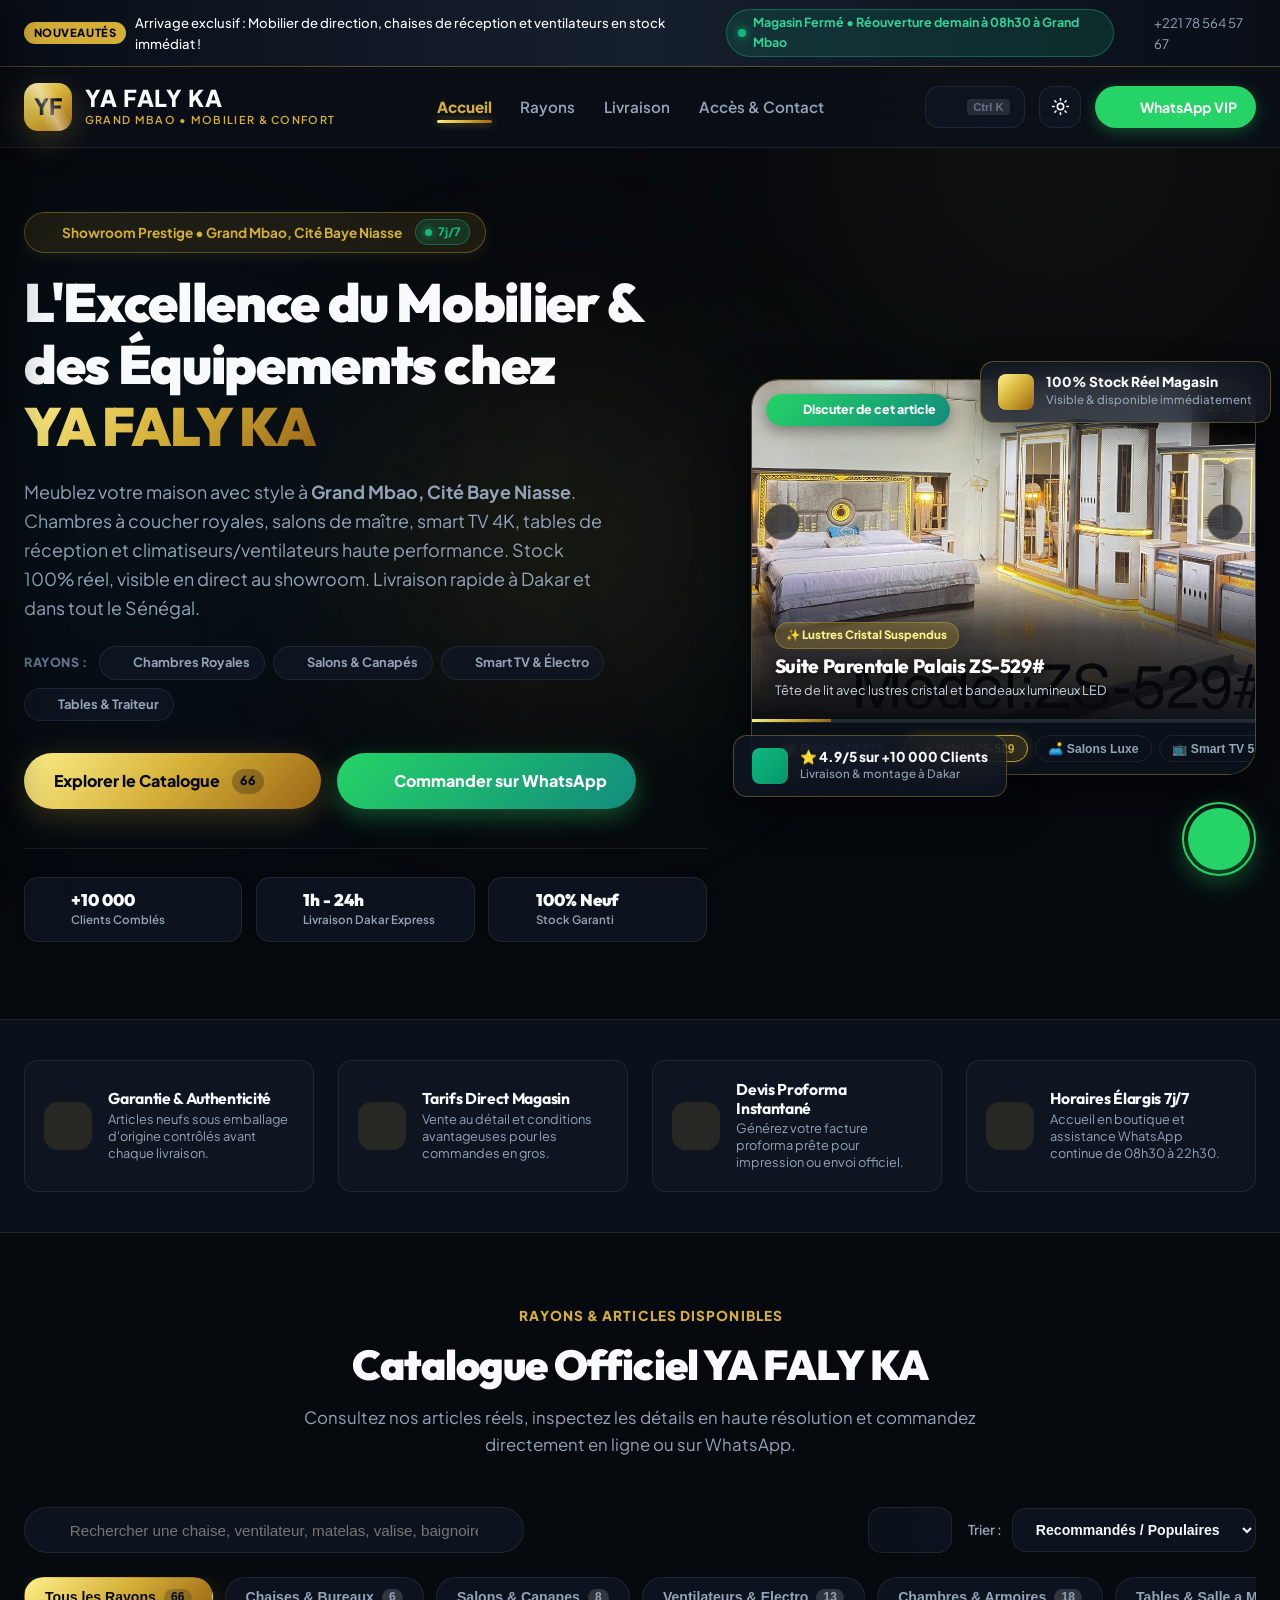
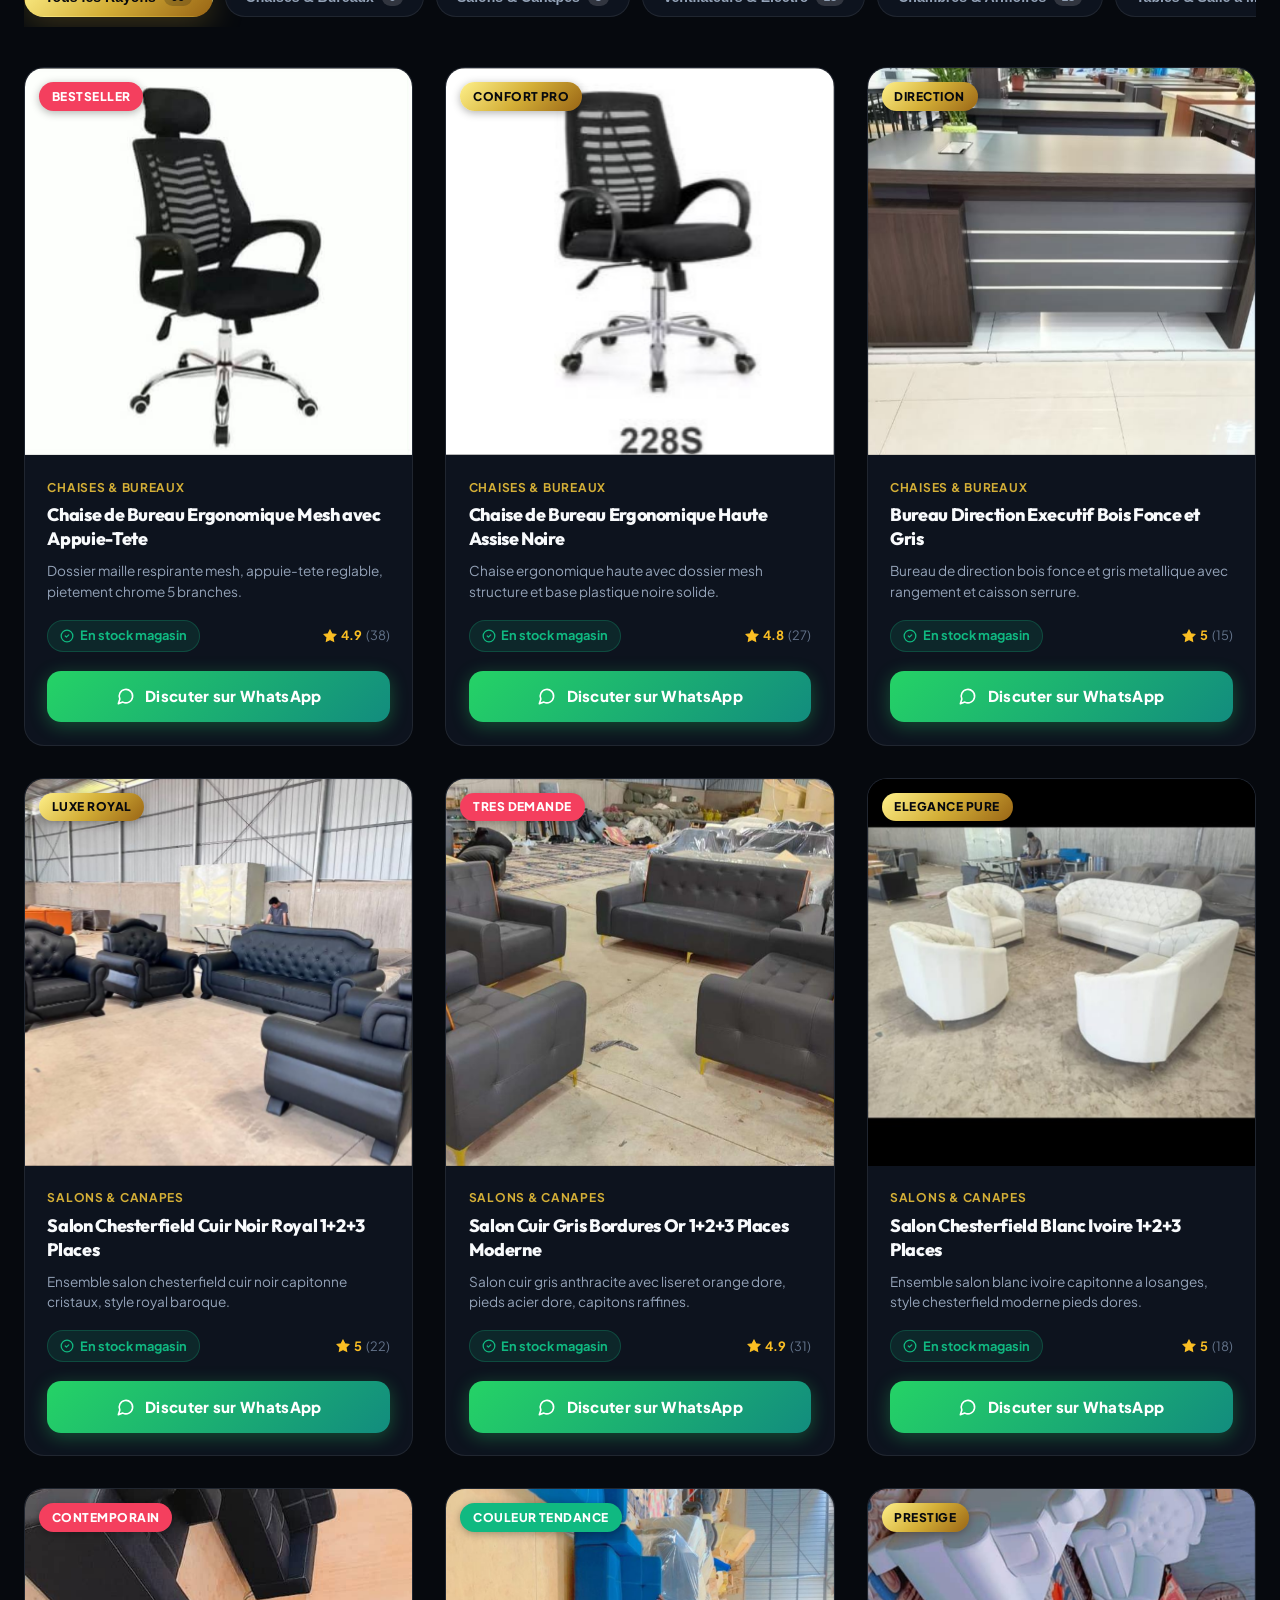
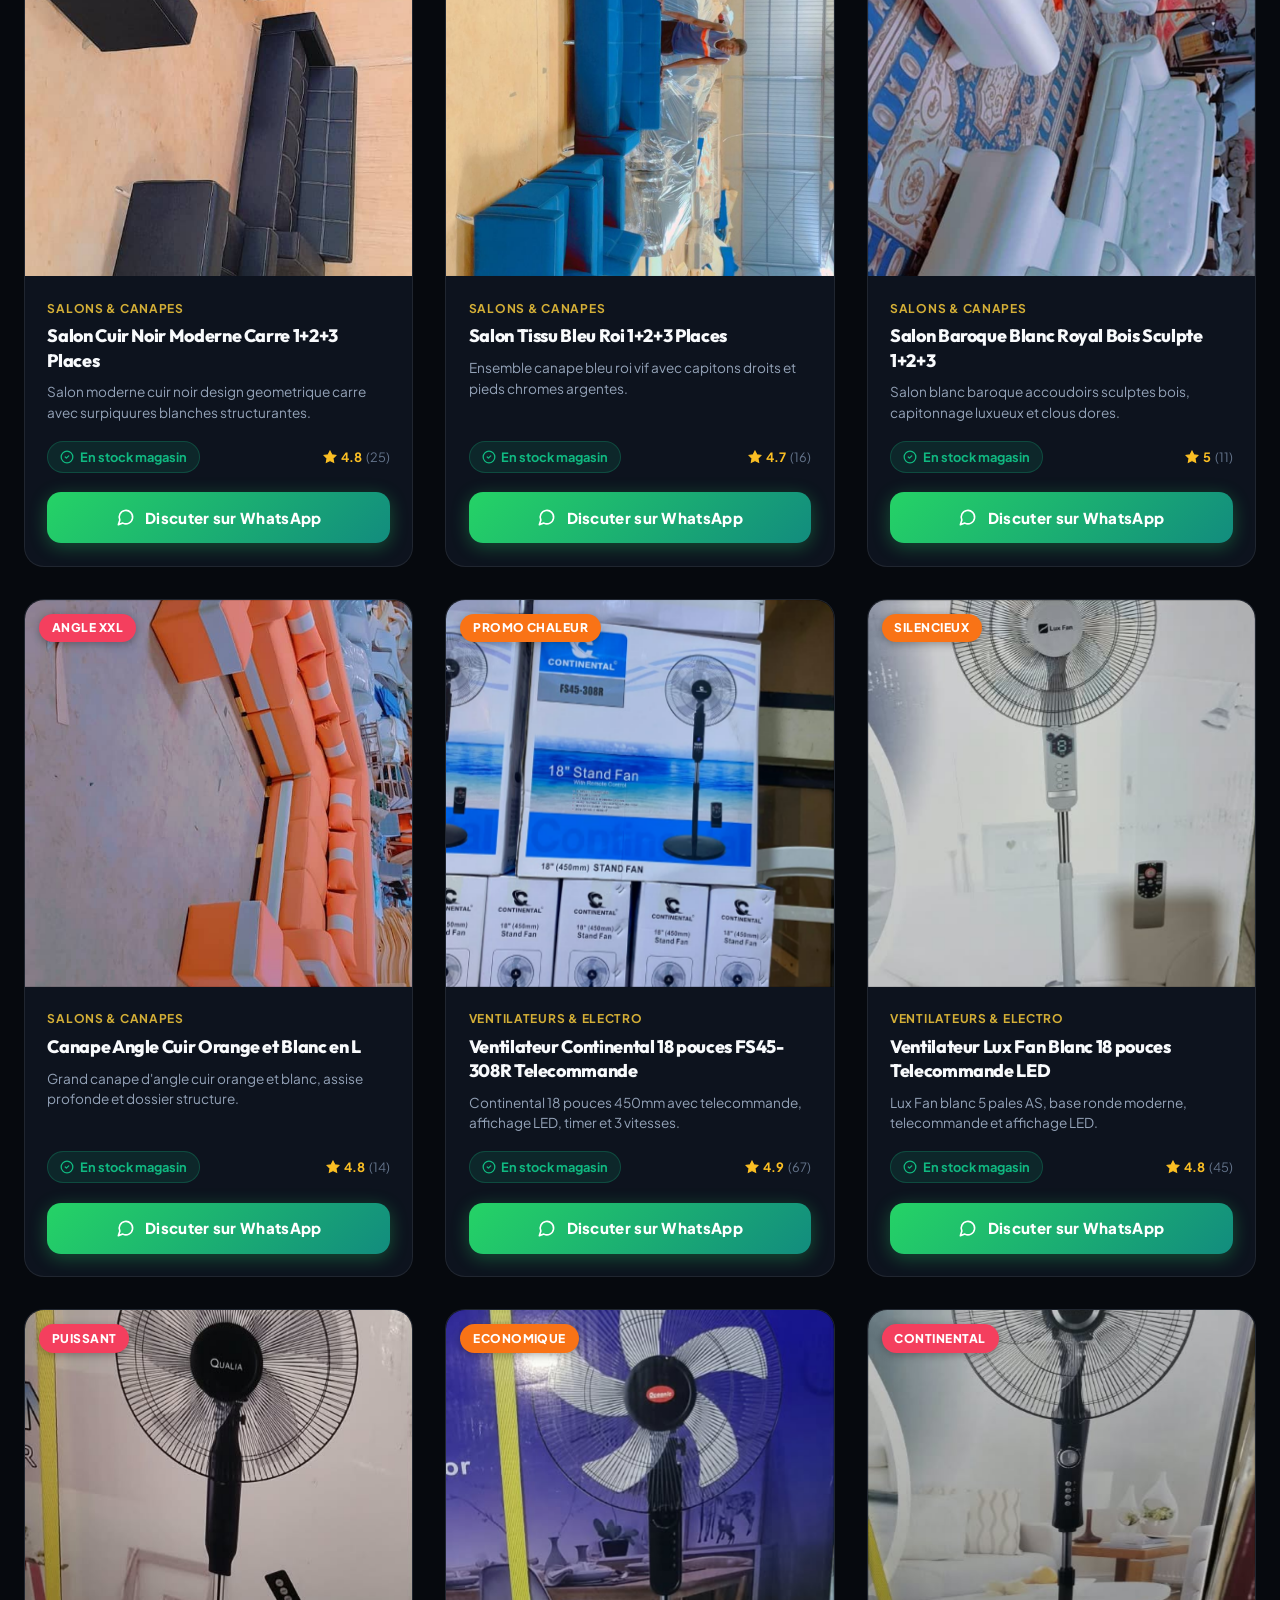
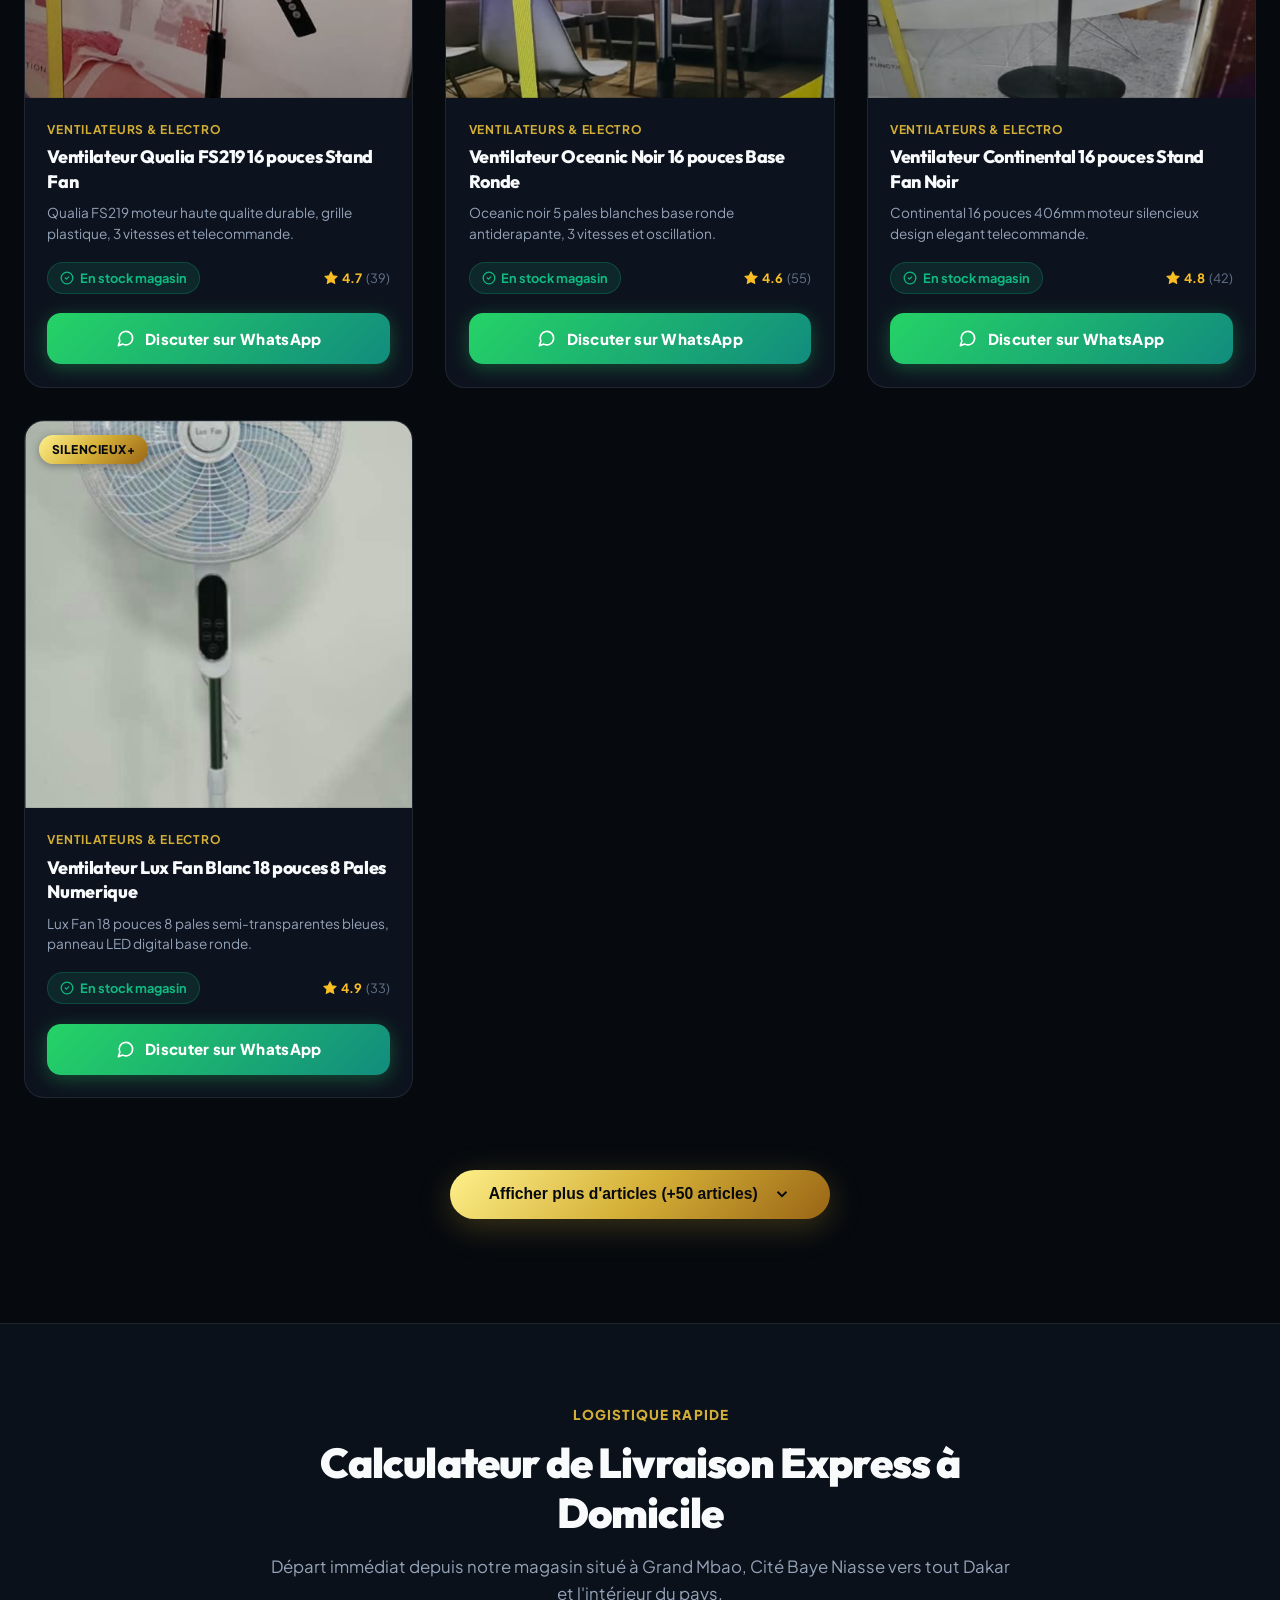
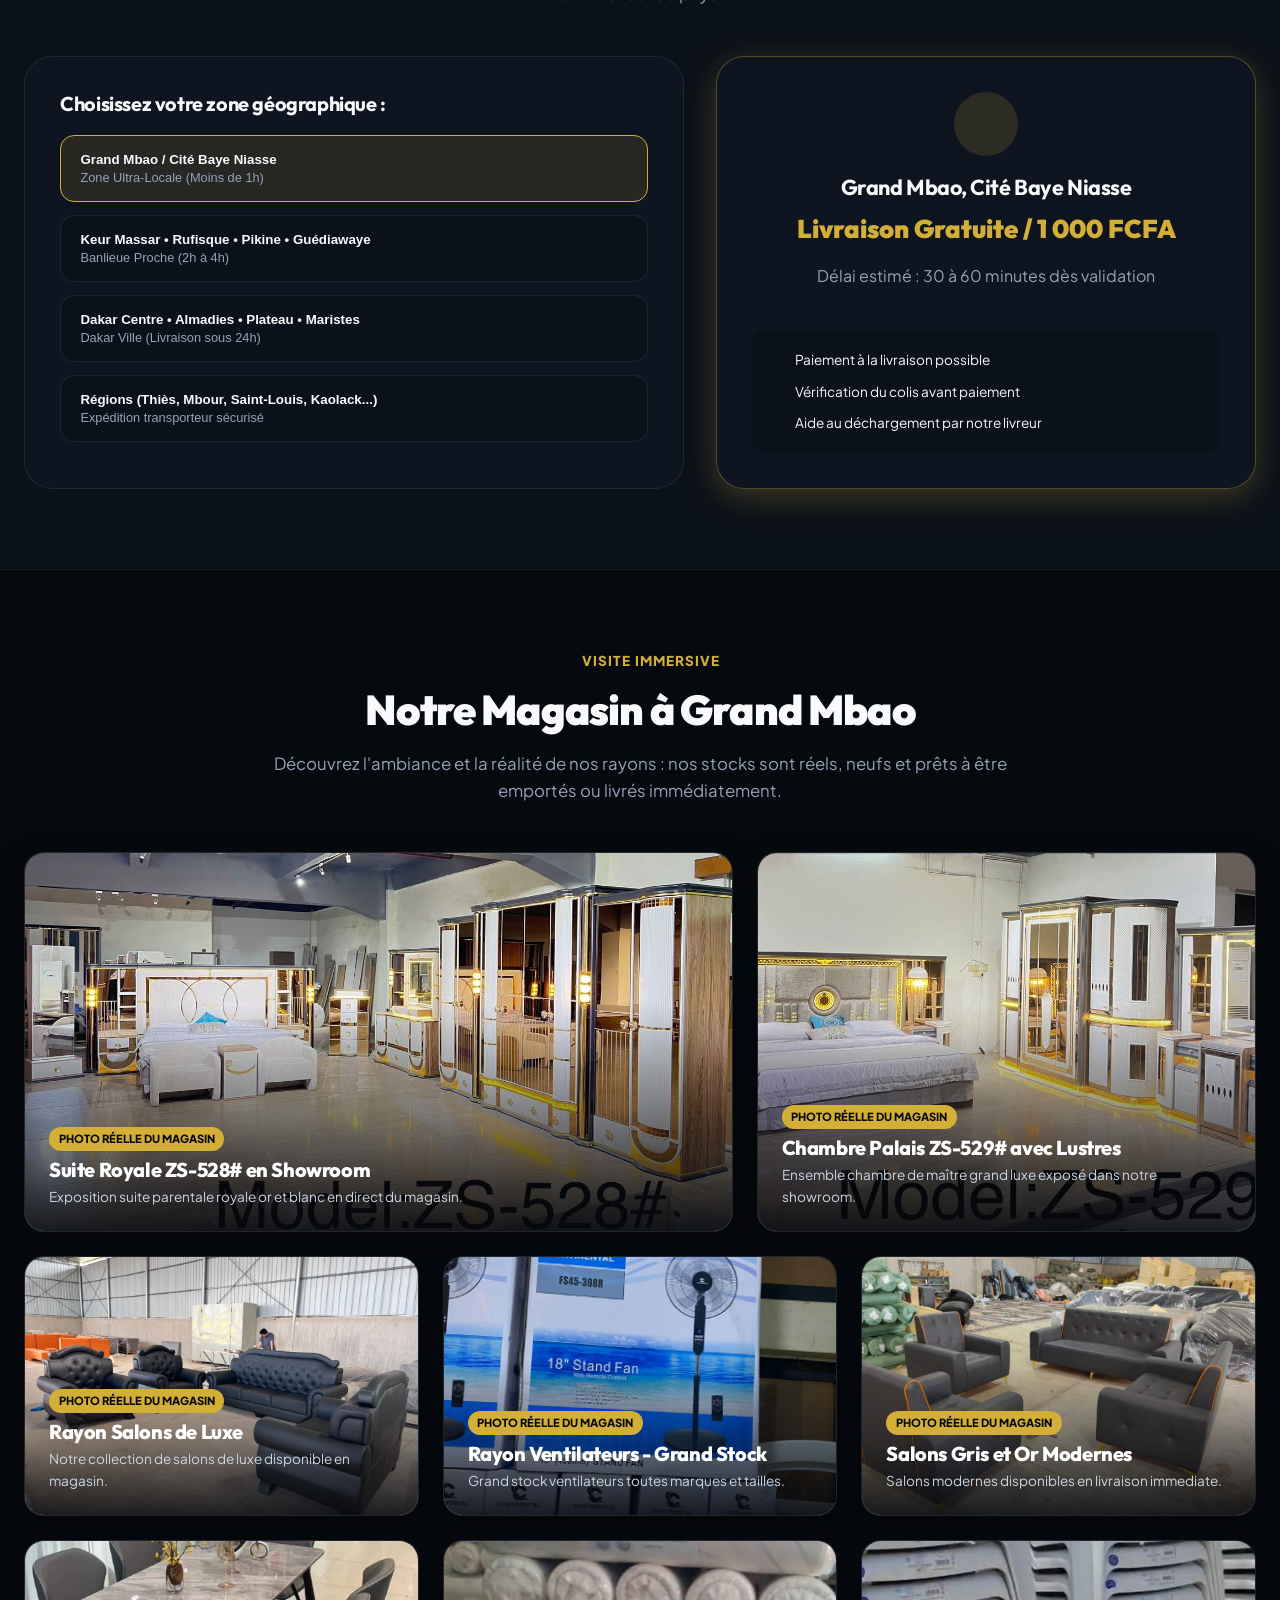
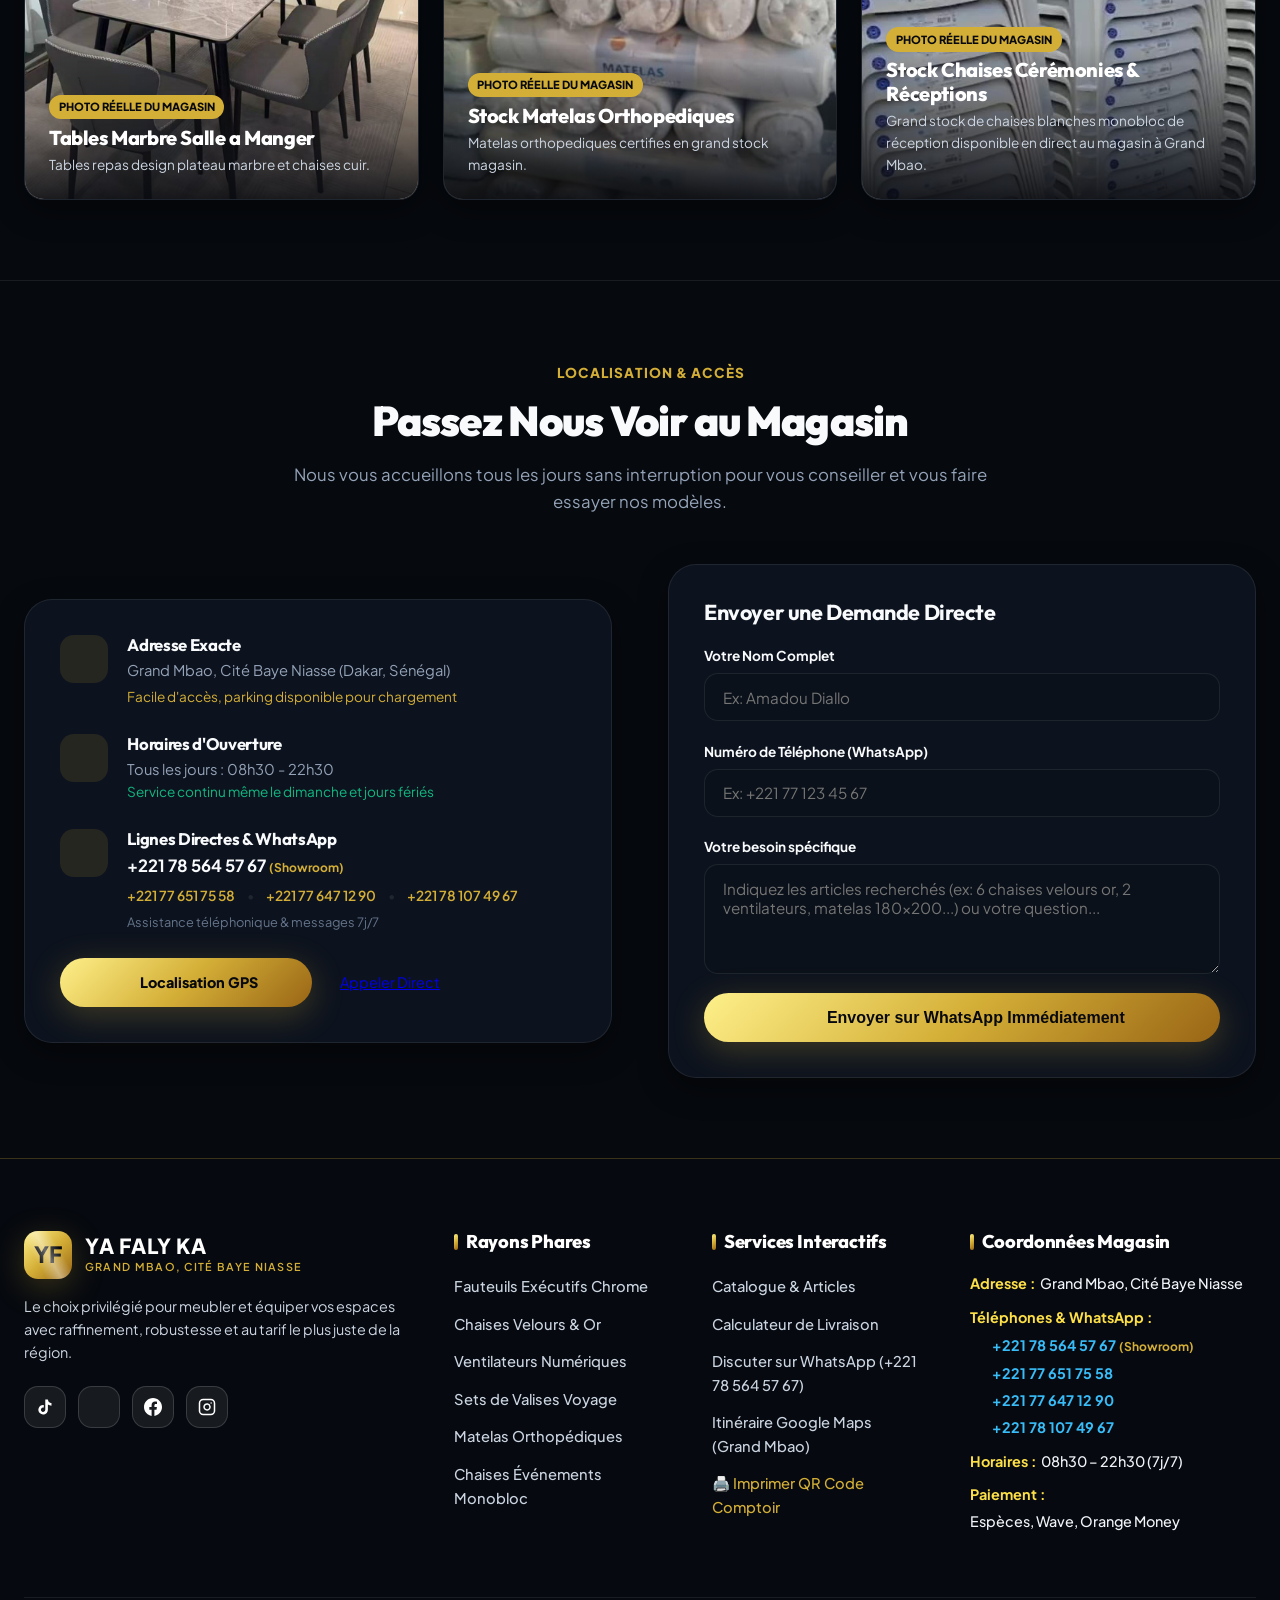
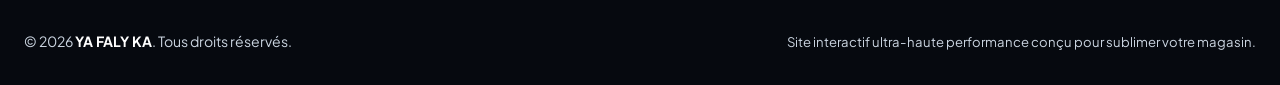
==== commit b4c5ebf1: "SEO complet : sitemap.xml, robots.txt, schema.org enrichi, canonical, geo-meta, Twitter Card, keywor" ====
--- a/index.html
+++ b/index.html
@@ -3,26 +3,49 @@
 <head>
   <meta charset="UTF-8">
   <meta name="viewport" content="width=device-width, initial-scale=1.0">
-  <title>YA FALY KA | Mobilier d'Excellence, Électroménager, Literie & Confort - Grand Mbao</title>
-  <meta name="description" content="Magasin YA FALY KA à Grand Mbao, Cité Baye Niasse. Vente de fauteuils de bureau ergonomiques, chaises de luxe velours & or, ventilateurs grande puissance, valises de voyage, matelas orthopédiques et chaises de réception.">
-  <meta name="keywords" content="YA FALY KA, Grand Mbao, Cité Baye Niasse, mobilier Dakar, chaise bureau, ventilateur, matelas, valises voyage, chaises événementielles">
-
-  <!-- Open Graph / WhatsApp Preview -->
+  <title>YA FALY KA | Magasin Mobilier, Électroménager & Literie - Grand Mbao, Dakar</title>
+  <meta name="description" content="Magasin YA FALY KA à Grand Mbao, Cité Baye Niasse, Dakar. Meubles, fauteuils bureau ergonomiques, chaises velours & or, ventilateurs, matelas orthopédiques, chaises événement. Livraison Dakar & Sénégal. Ouvert 7j/7 08h30-22h30.">
+  <meta name="keywords" content="magasin meubles Grand Mbao, mobilier Dakar pas cher, meuble Cité Baye Niasse, YA FALY KA, chaise bureau Dakar, fauteuil exécutif Dakar, ventilateur Dakar, matelas orthopédique Dakar, chaise événement Sénégal, valise voyage Dakar, livraison meubles Dakar, showroom mobilier Sénégal">
+  <meta name="author" content="YA FALY KA">
+  <meta name="robots" content="index, follow">
+
+  <!-- Canonical -->
+  <link rel="canonical" href="https://ya-faly-ka.vercel.app/">
+
+  <!-- Géo-localisation -->
+  <meta name="geo.region" content="SN-DK">
+  <meta name="geo.placename" content="Grand Mbao, Cité Baye Niasse, Dakar, Sénégal">
+  <meta name="geo.position" content="14.7359609;-17.3143774">
+  <meta name="ICBM" content="14.7359609, -17.3143774">
+
+  <!-- Open Graph / WhatsApp / Facebook Preview -->
   <meta property="og:type" content="website">
   <meta property="og:url" content="https://ya-faly-ka.vercel.app/">
-  <meta property="og:title" content="YA FALY KA | Mobilier de Luxe & Équipements - Grand Mbao">
-  <meta property="og:description" content="Chambres royales, salons de maître, smart TV, climatiseurs & chaises de réception. Stock 100% réel à Grand Mbao, Cité Baye Niasse. Livraison Dakar & Sénégal.">
+  <meta property="og:site_name" content="YA FALY KA">
+  <meta property="og:title" content="YA FALY KA | Mobilier & Équipements - Grand Mbao, Dakar">
+  <meta property="og:description" content="Meubles, électroménager & literie à Grand Mbao, Cité Baye Niasse. Stock 100% réel. Livraison Dakar & Sénégal. Ouvert 7j/7 de 08h30 à 22h30.">
   <meta property="og:image" content="https://ya-faly-ka.vercel.app/assets/images/products/WhatsApp%20Image%202026-09-20%20at%2000.35.14.jpeg">
-
-  <!-- Local Business Schema for Google -->
+  <meta property="og:image:width" content="1200">
+  <meta property="og:image:height" content="630">
+  <meta property="og:locale" content="fr_SN">
+
+  <!-- Twitter Card -->
+  <meta name="twitter:card" content="summary_large_image">
+  <meta name="twitter:title" content="YA FALY KA | Mobilier & Équipements - Grand Mbao, Dakar">
+  <meta name="twitter:description" content="Meubles, électroménager & literie à Grand Mbao, Cité Baye Niasse. Livraison Dakar & Sénégal.">
+  <meta name="twitter:image" content="https://ya-faly-ka.vercel.app/assets/images/products/WhatsApp%20Image%202026-09-20%20at%2000.35.14.jpeg">
+
+  <!-- Local Business Schema for Google (enrichi) -->
   <script type="application/ld+json">
   {
     "@context": "https://schema.org",
     "@type": "FurnitureStore",
     "name": "YA FALY KA",
+    "alternateName": "Ya Faly Ka Mobilier Grand Mbao",
+    "description": "Magasin de mobilier, électroménager et literie à Grand Mbao, Cité Baye Niasse, Dakar. Fauteuils de bureau, chaises de luxe, ventilateurs, matelas orthopédiques, chaises événementielles et valises de voyage.",
     "image": "https://ya-faly-ka.vercel.app/assets/images/products/WhatsApp%20Image%202026-09-20%20at%2000.35.14.jpeg",
     "url": "https://ya-faly-ka.vercel.app",
-    "telephone": "+221785645767",
+    "telephone": ["+221785645767", "+221776517558", "+221776471290", "+221781074967"],
     "address": {
       "@type": "PostalAddress",
       "streetAddress": "Cité Baye Niasse",
@@ -30,10 +53,32 @@
       "addressRegion": "Dakar",
       "addressCountry": "SN"
     },
-    "openingHours": "Mo-Su 08:30-22:30",
-    "priceRange": "$$"
+    "geo": {
+      "@type": "GeoCoordinates",
+      "latitude": 14.7359609,
+      "longitude": -17.3143774
+    },
+    "hasMap": "https://maps.google.com/?q=14.7359609,-17.3143774&entry=gps",
+    "openingHoursSpecification": {
+      "@type": "OpeningHoursSpecification",
+      "dayOfWeek": ["Monday","Tuesday","Wednesday","Thursday","Friday","Saturday","Sunday"],
+      "opens": "08:30",
+      "closes": "22:30"
+    },
+    "priceRange": "$$",
+    "currenciesAccepted": "XOF",
+    "paymentAccepted": "Cash, Mobile Money",
+    "areaServed": "Dakar, Grand Mbao, Pikine, Guédiawaye, Rufisque, Sénégal",
+    "sameAs": [
+      "https://www.facebook.com/share/1MhaQLFsY6/",
+      "https://www.instagram.com/kayafaly",
+      "https://www.tiktok.com/@globaldecoameublemant"
+    ]
   }
   </script>
+
+  <!-- Sitemap reference -->
+  <!-- See /sitemap.xml and /robots.txt -->
 
   <!-- Google Fonts: Outfit & Plus Jakarta Sans -->
   <link rel="preconnect" href="https://fonts.googleapis.com">
@@ -156,7 +201,7 @@
           </h1>
 
           <p class="hero-subtitle">
-            Chambres à coucher royales, salons de maître, smart TV 4K, tables de réception et climatiseurs/ventilateurs haute performance. Stock 100% réel, visible en direct au magasin.
+            Meublez votre maison avec style à <strong>Grand Mbao, Cité Baye Niasse</strong>. Chambres à coucher royales, salons de maître, smart TV 4K, tables de réception et climatiseurs/ventilateurs haute performance. Stock 100% réel, visible en direct au showroom. Livraison rapide à Dakar et dans tout le Sénégal.
           </p>
 
           <!-- Quick category pills -->
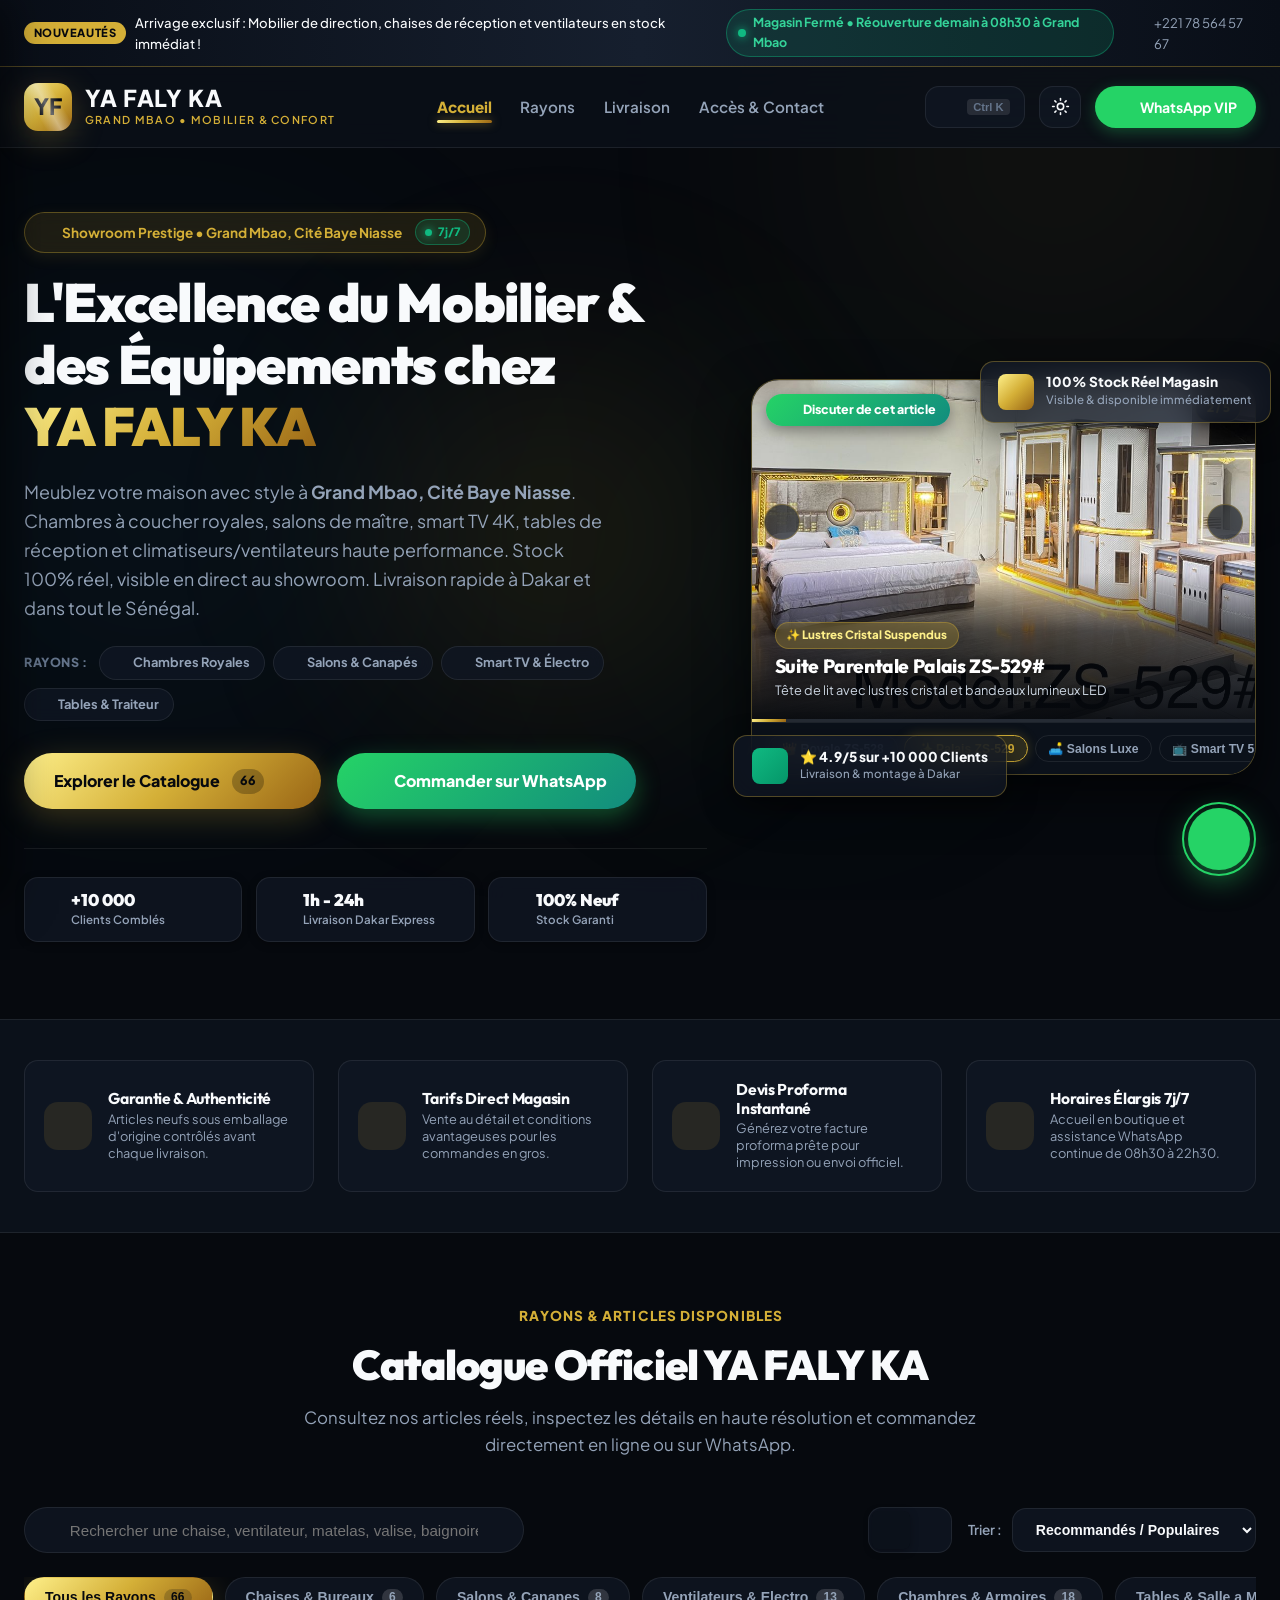
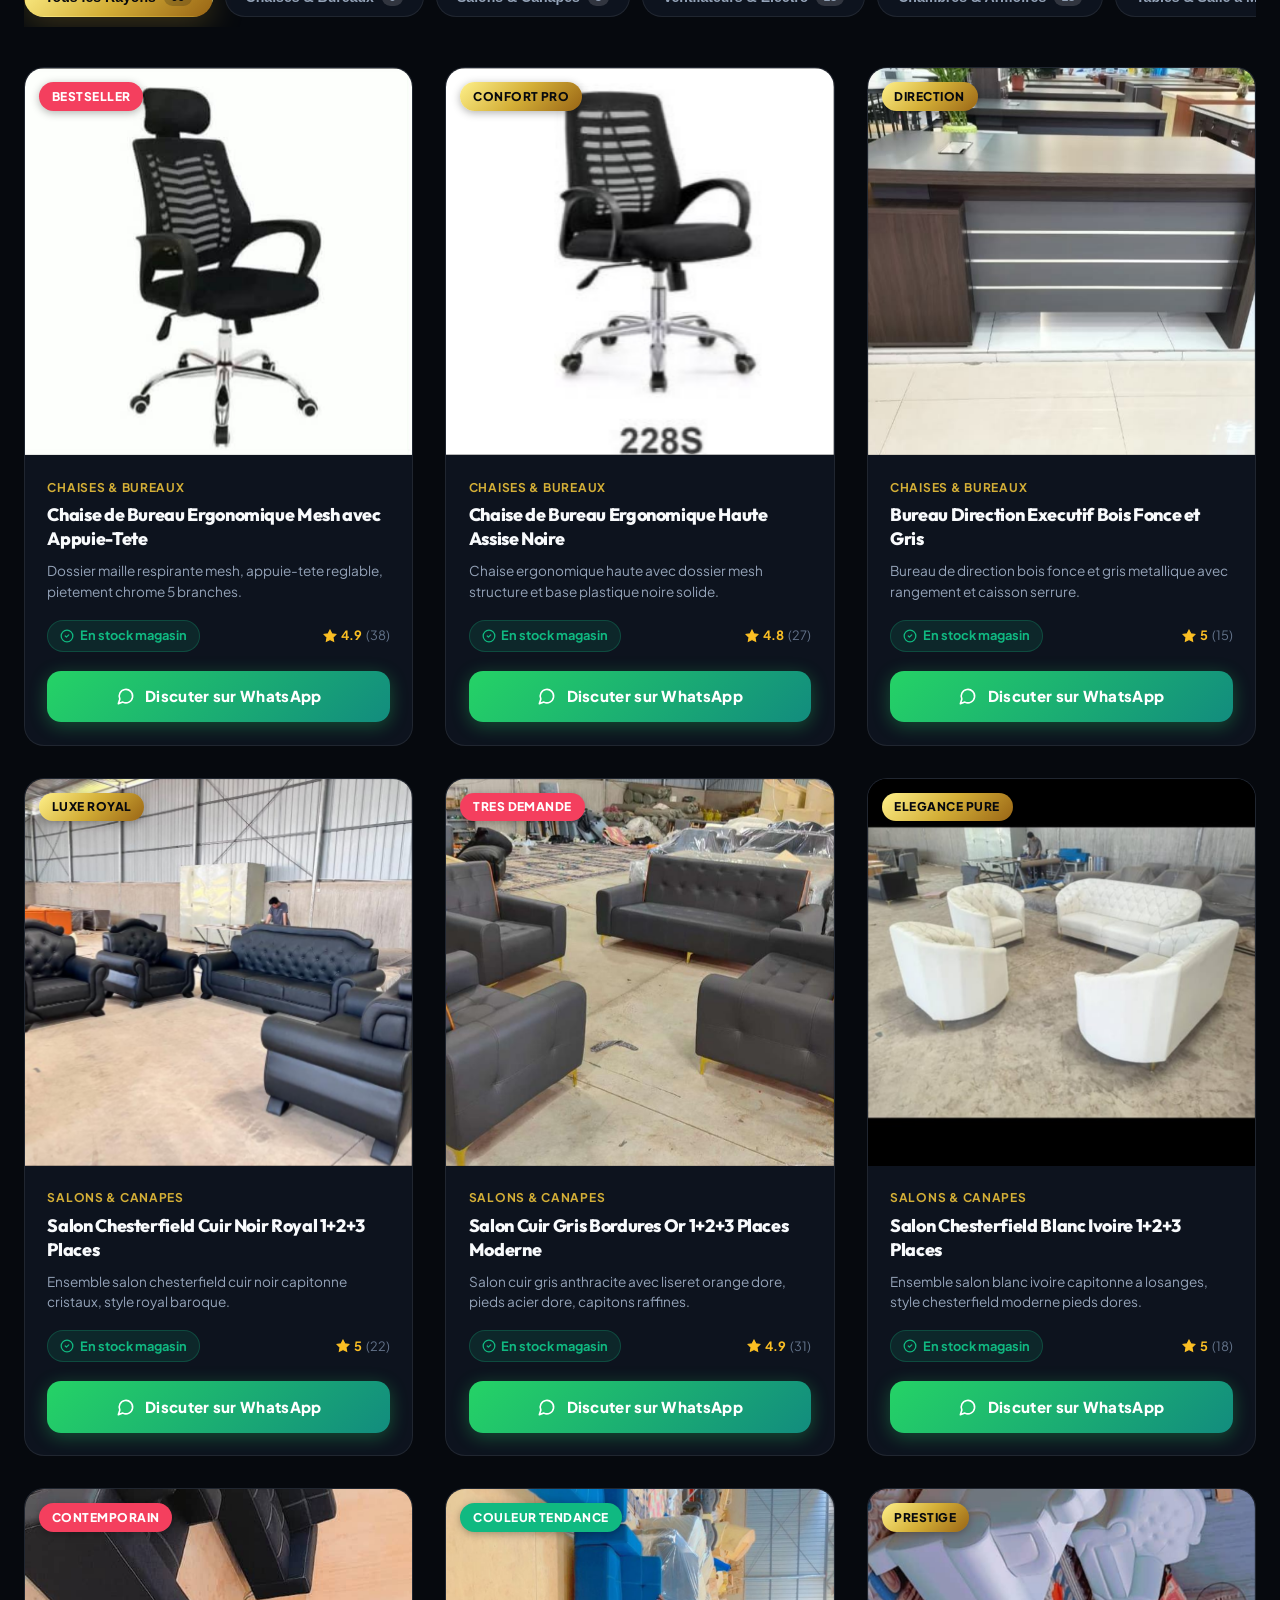
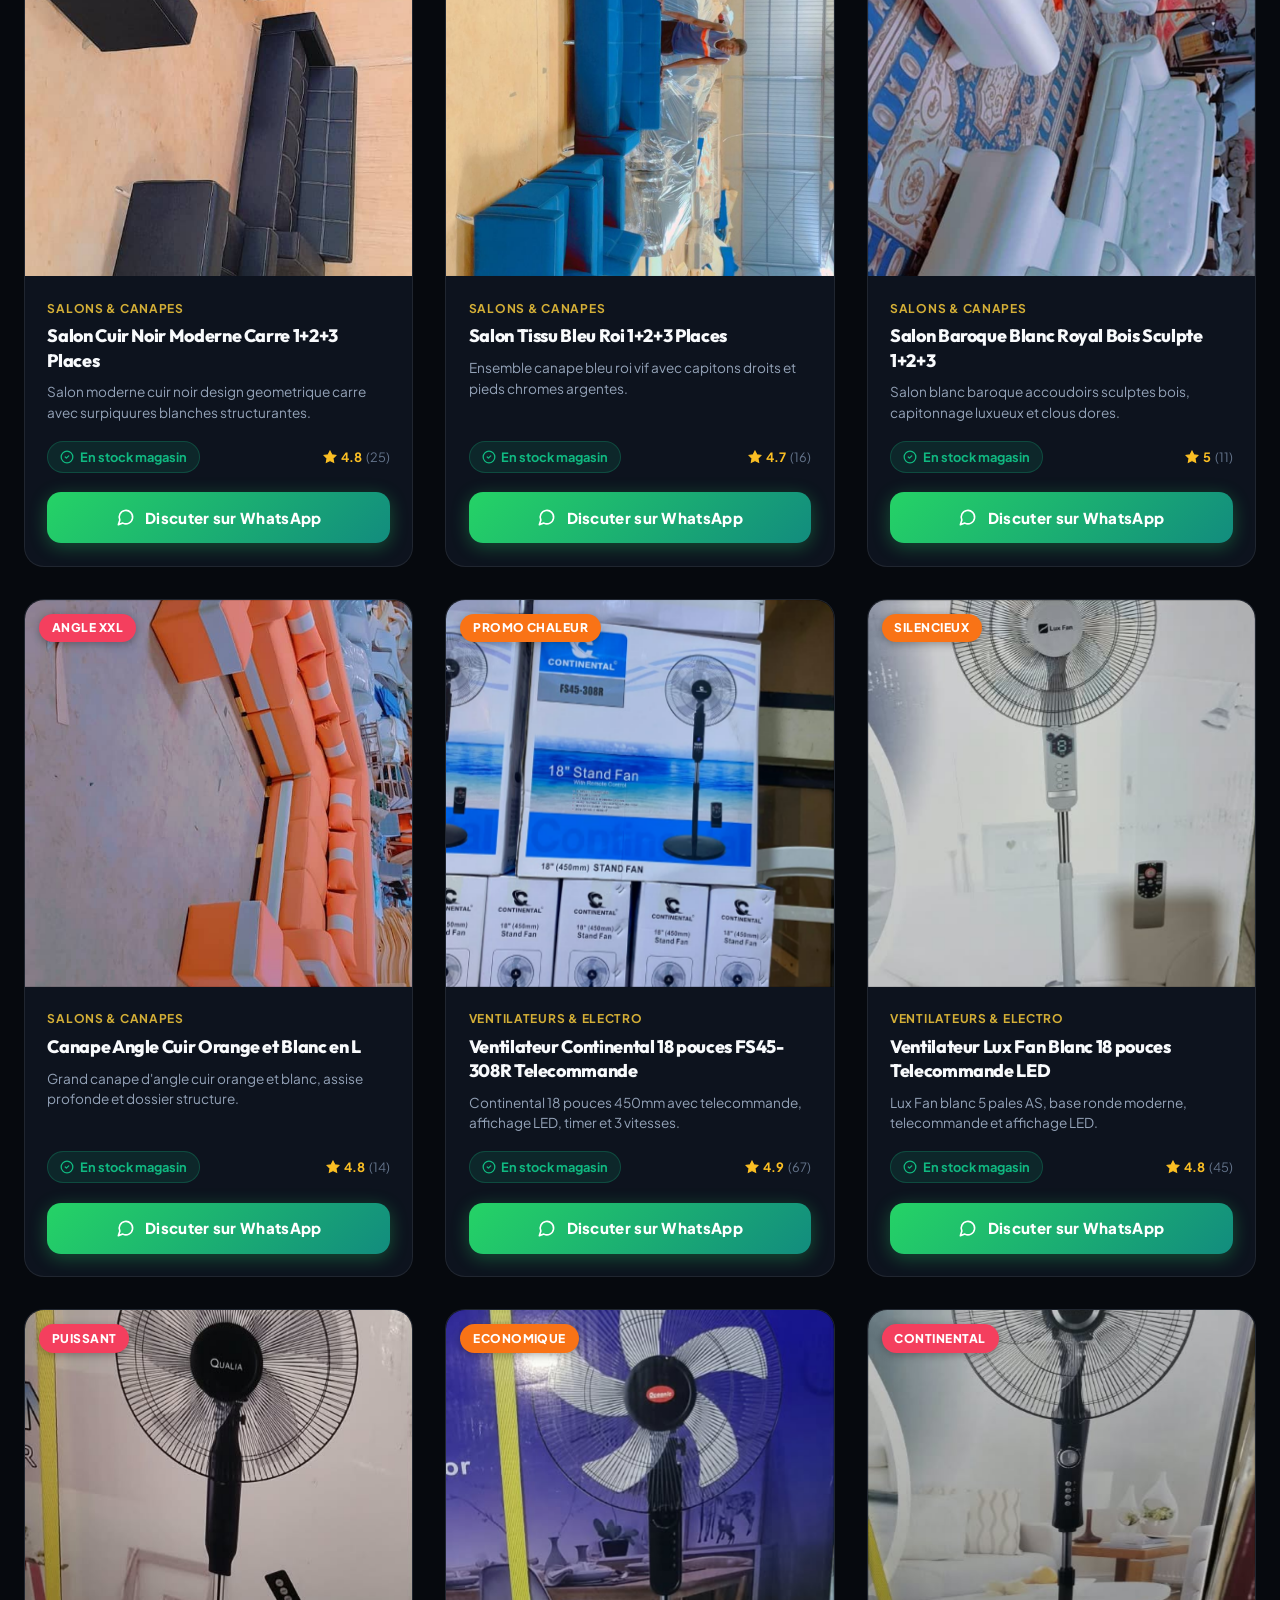
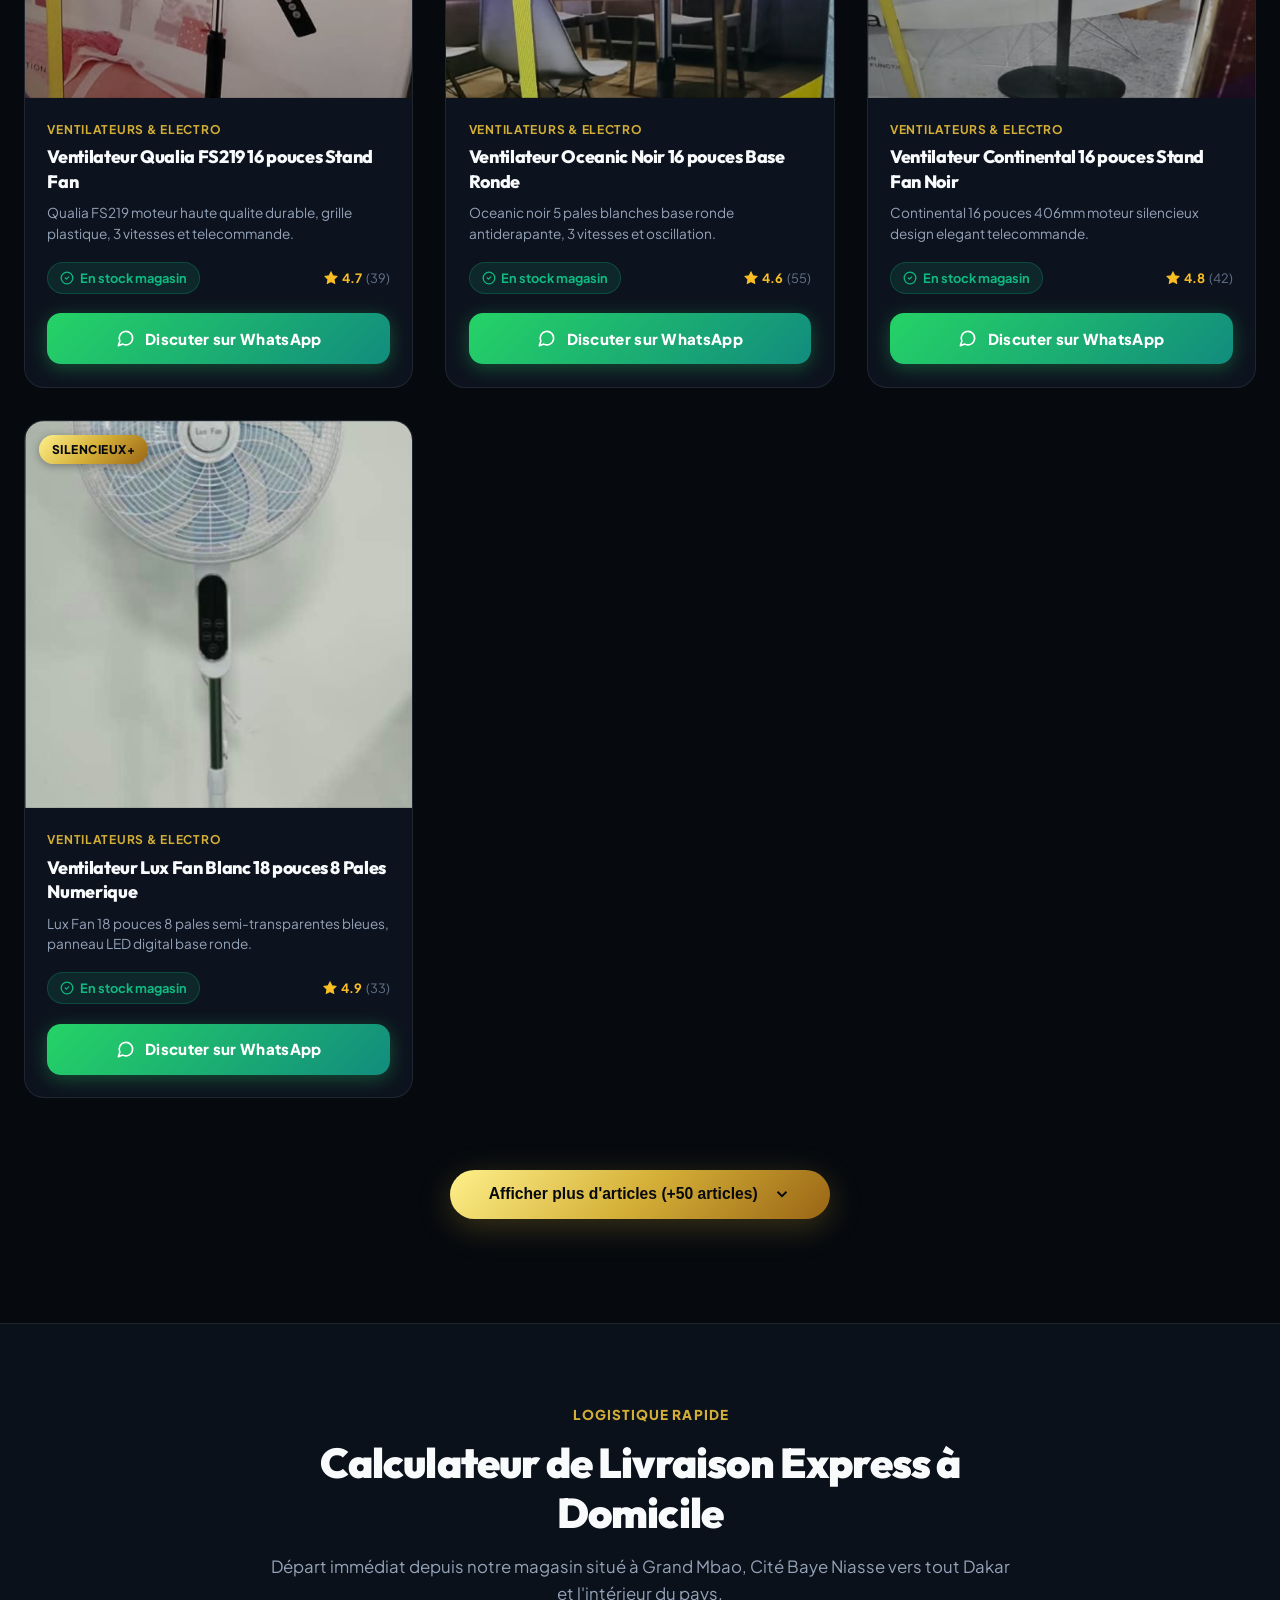
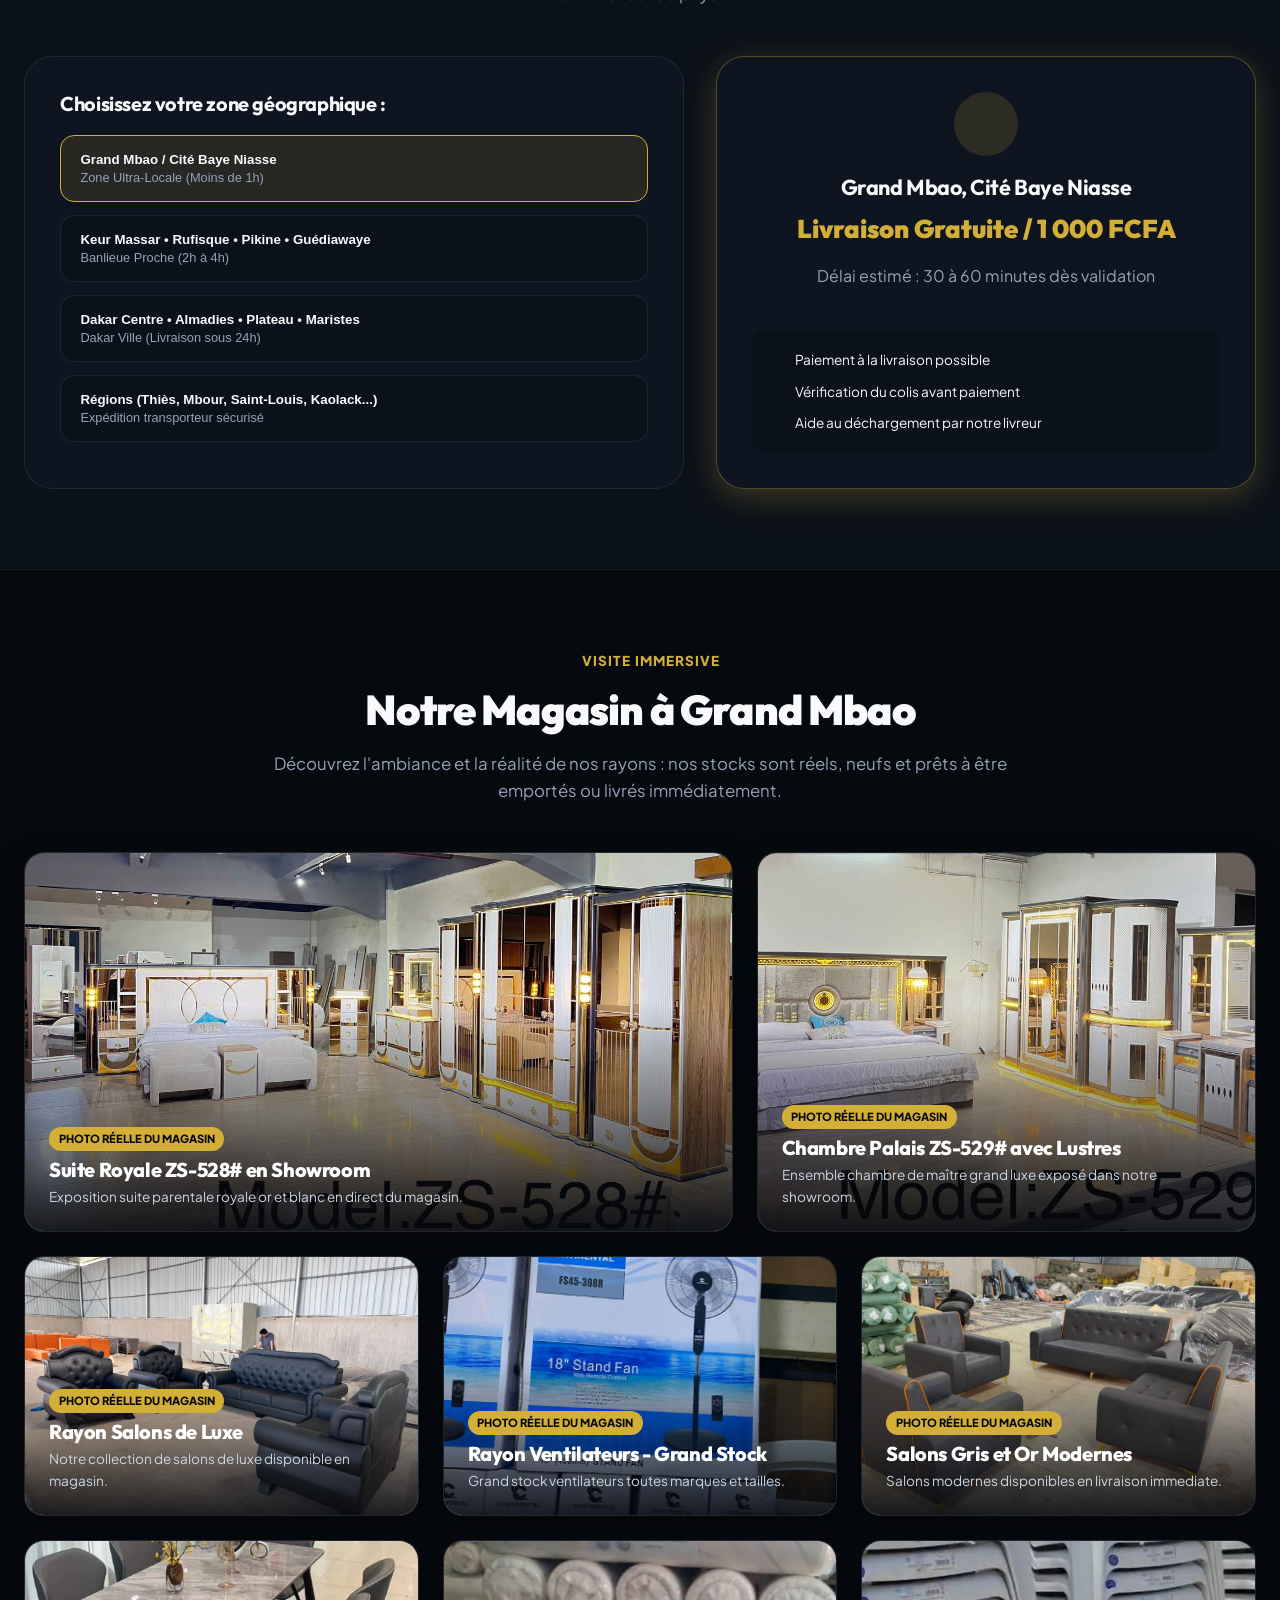
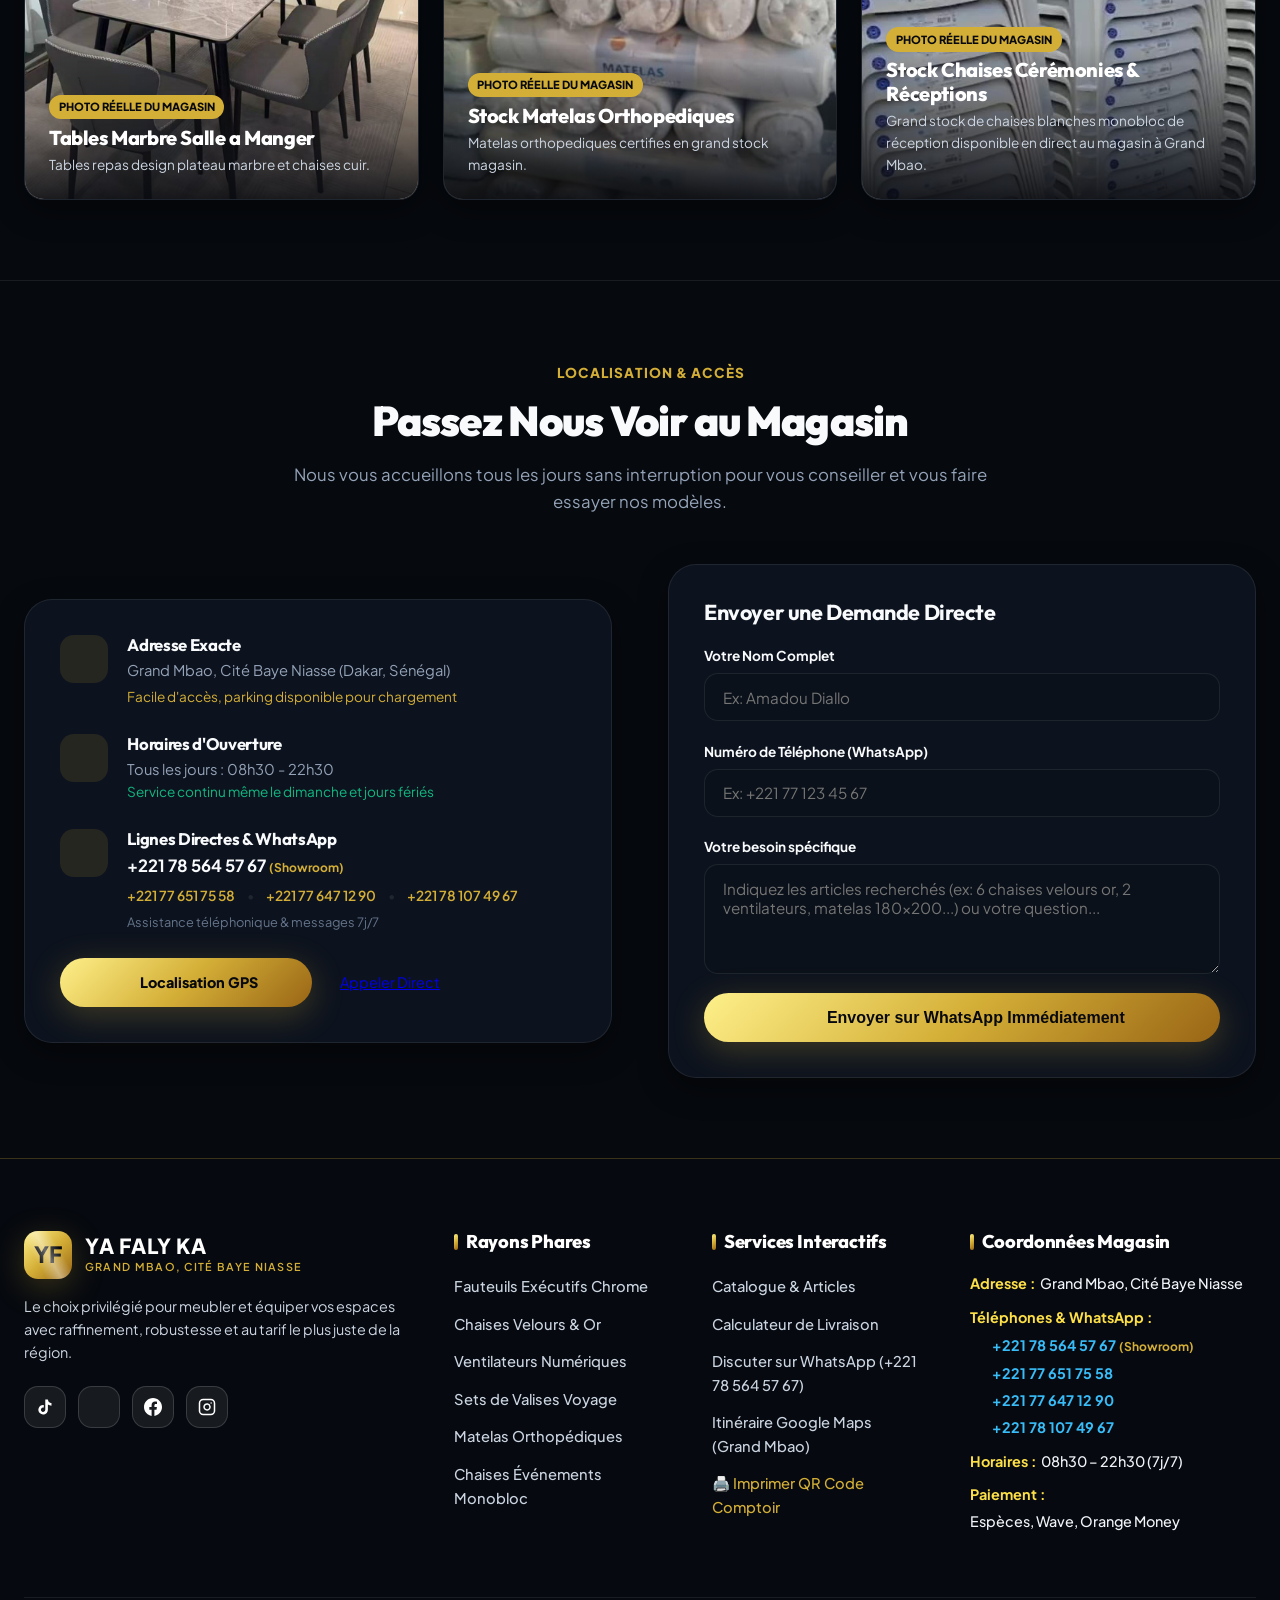
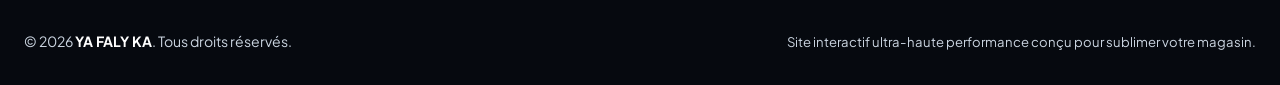
==== commit a9c7a4e0: "Add Google Search Console verification tag" ====
--- a/index.html
+++ b/index.html
@@ -8,6 +8,7 @@
   <meta name="keywords" content="magasin meubles Grand Mbao, mobilier Dakar pas cher, meuble Cité Baye Niasse, YA FALY KA, chaise bureau Dakar, fauteuil exécutif Dakar, ventilateur Dakar, matelas orthopédique Dakar, chaise événement Sénégal, valise voyage Dakar, livraison meubles Dakar, showroom mobilier Sénégal">
   <meta name="author" content="YA FALY KA">
   <meta name="robots" content="index, follow">
+  <meta name="google-site-verification" content="wHgLNJN-lpYlhg8Y6YmOcAYUpRldkUOqNLZXSi_BWEc">
 
   <!-- Canonical -->
   <link rel="canonical" href="https://ya-faly-ka.vercel.app/">
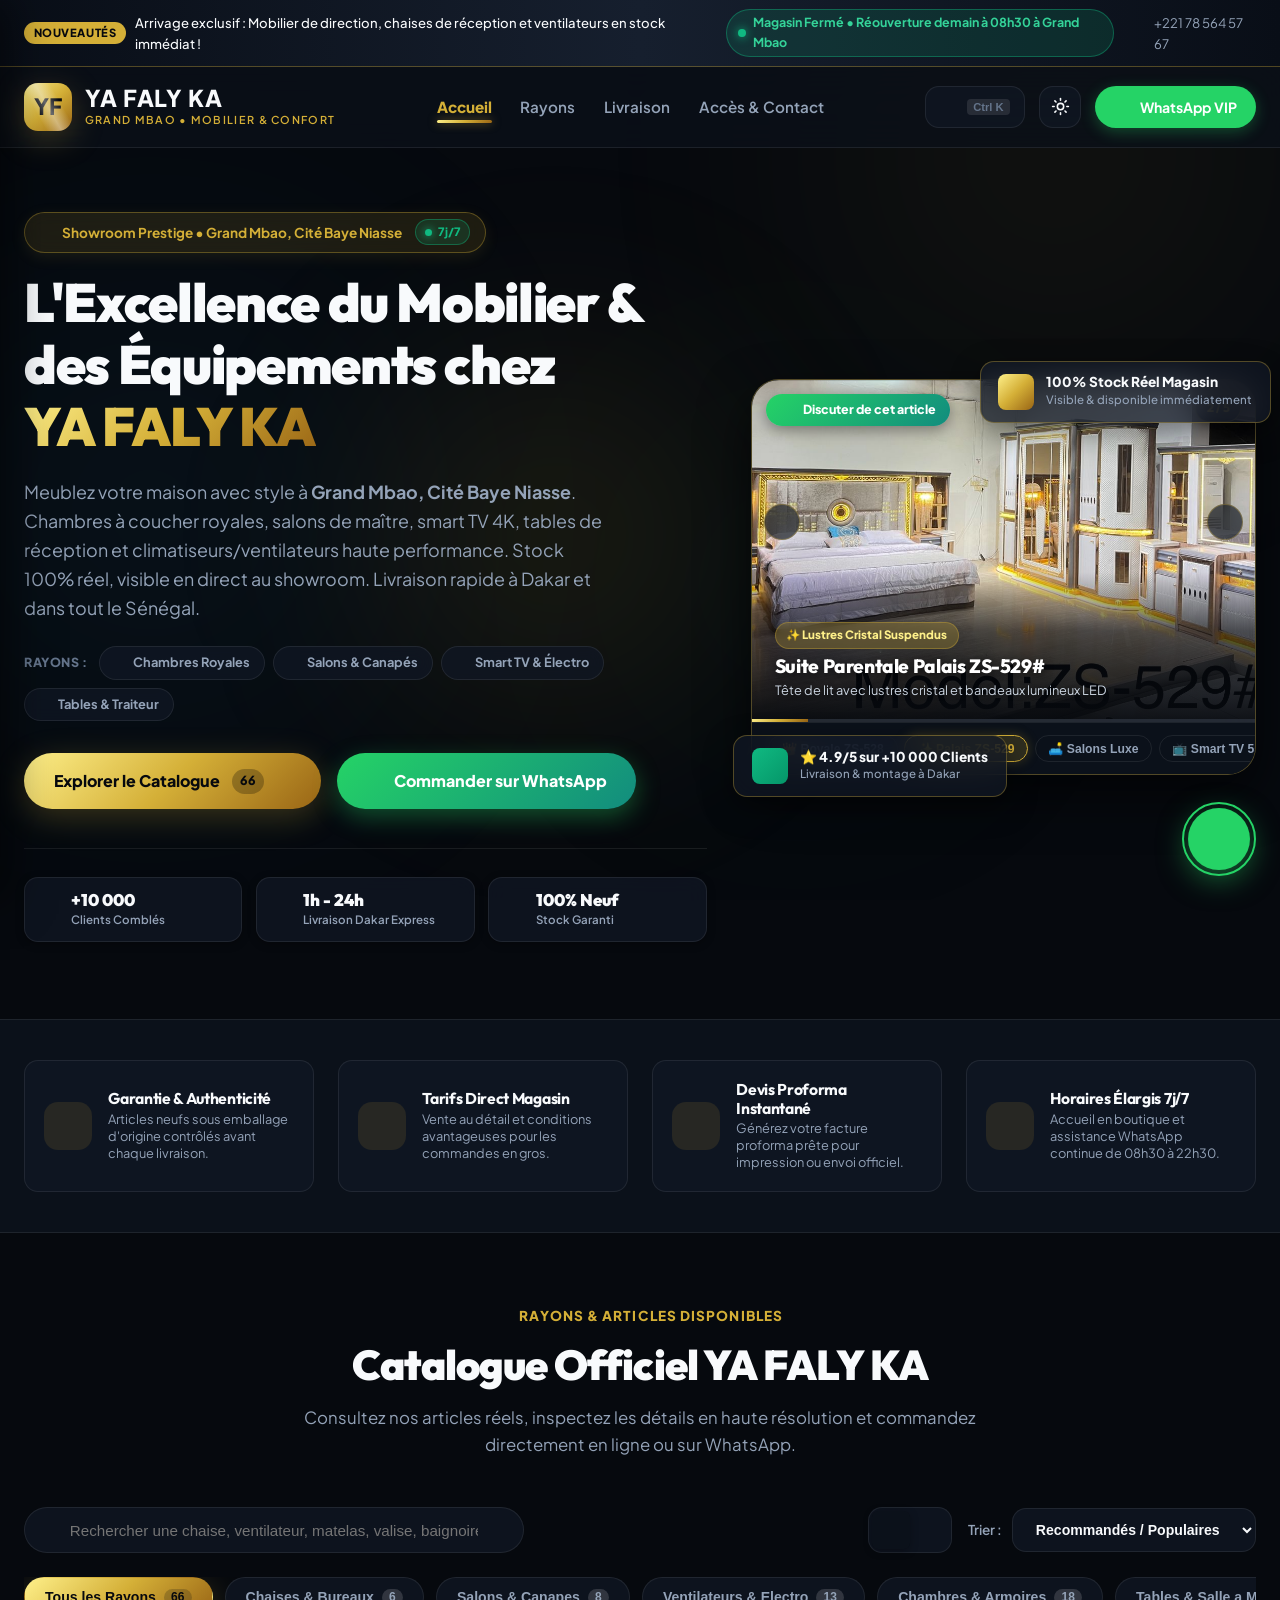
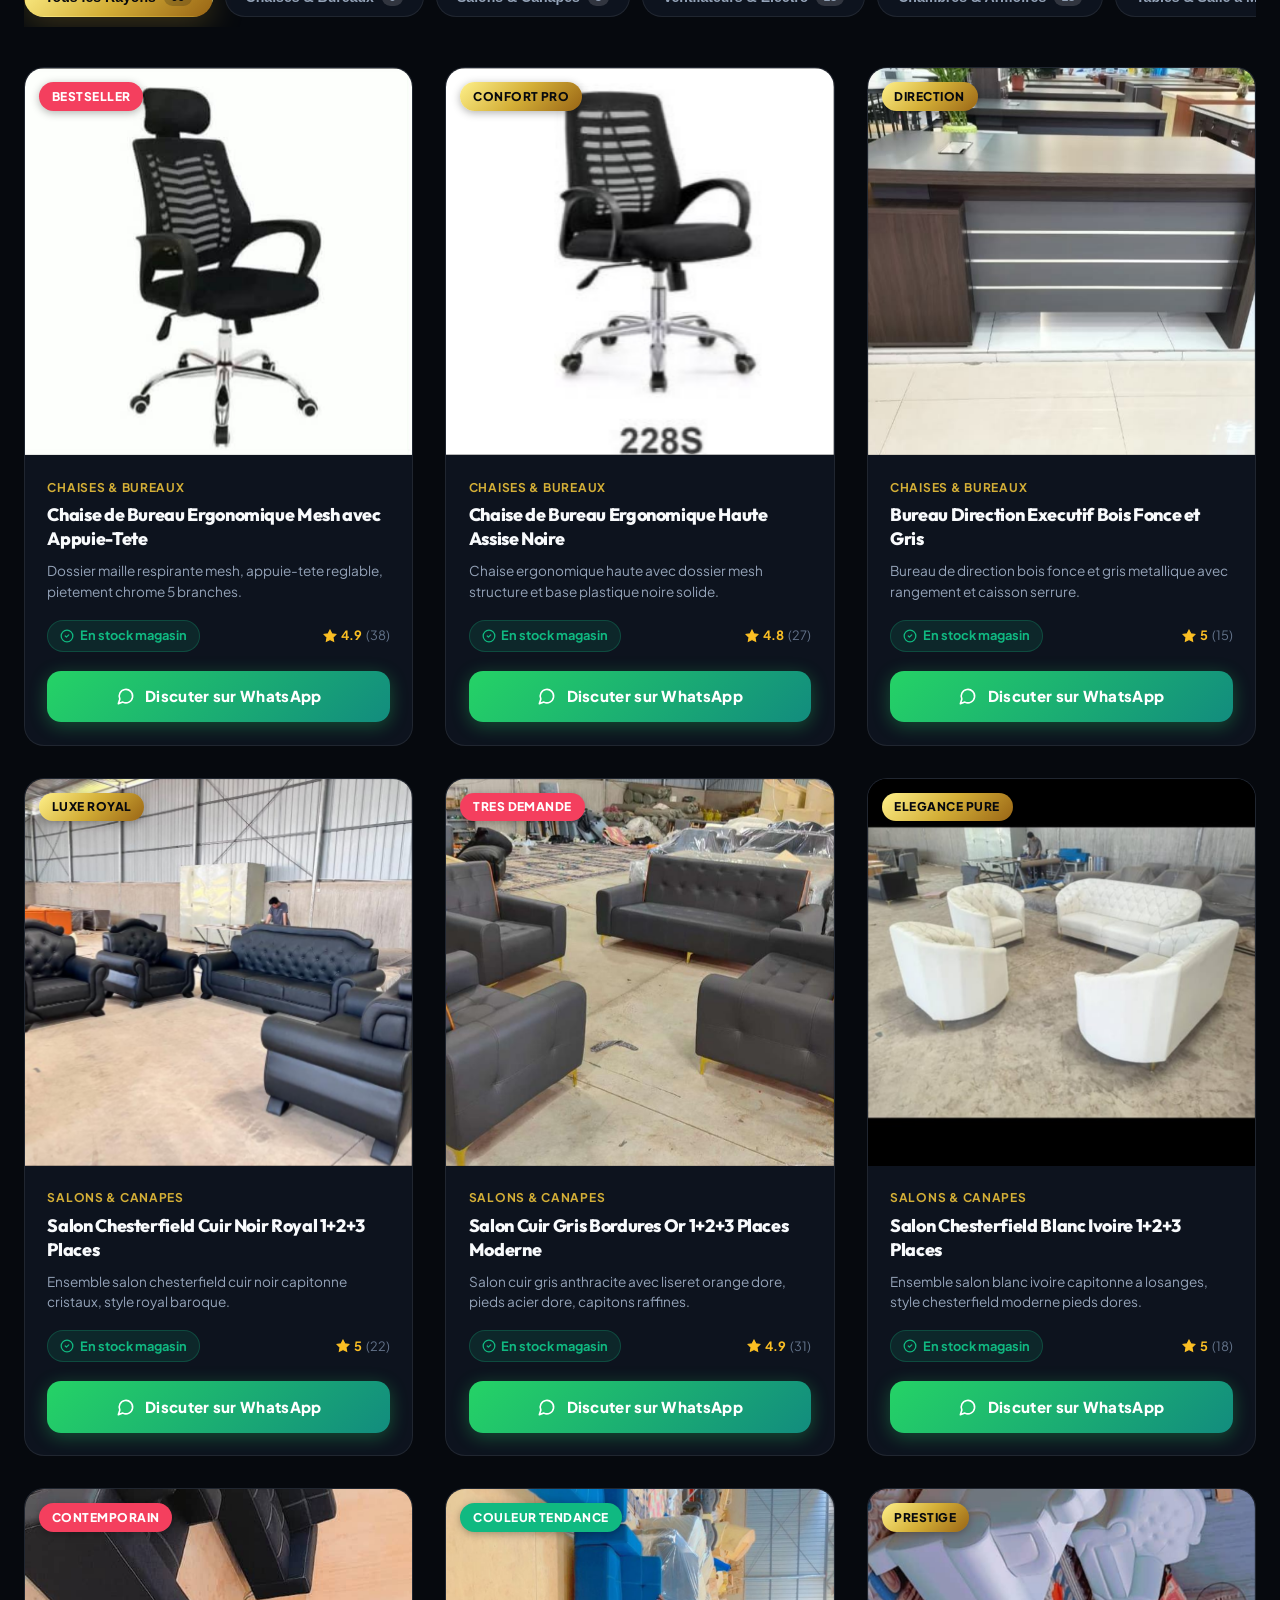
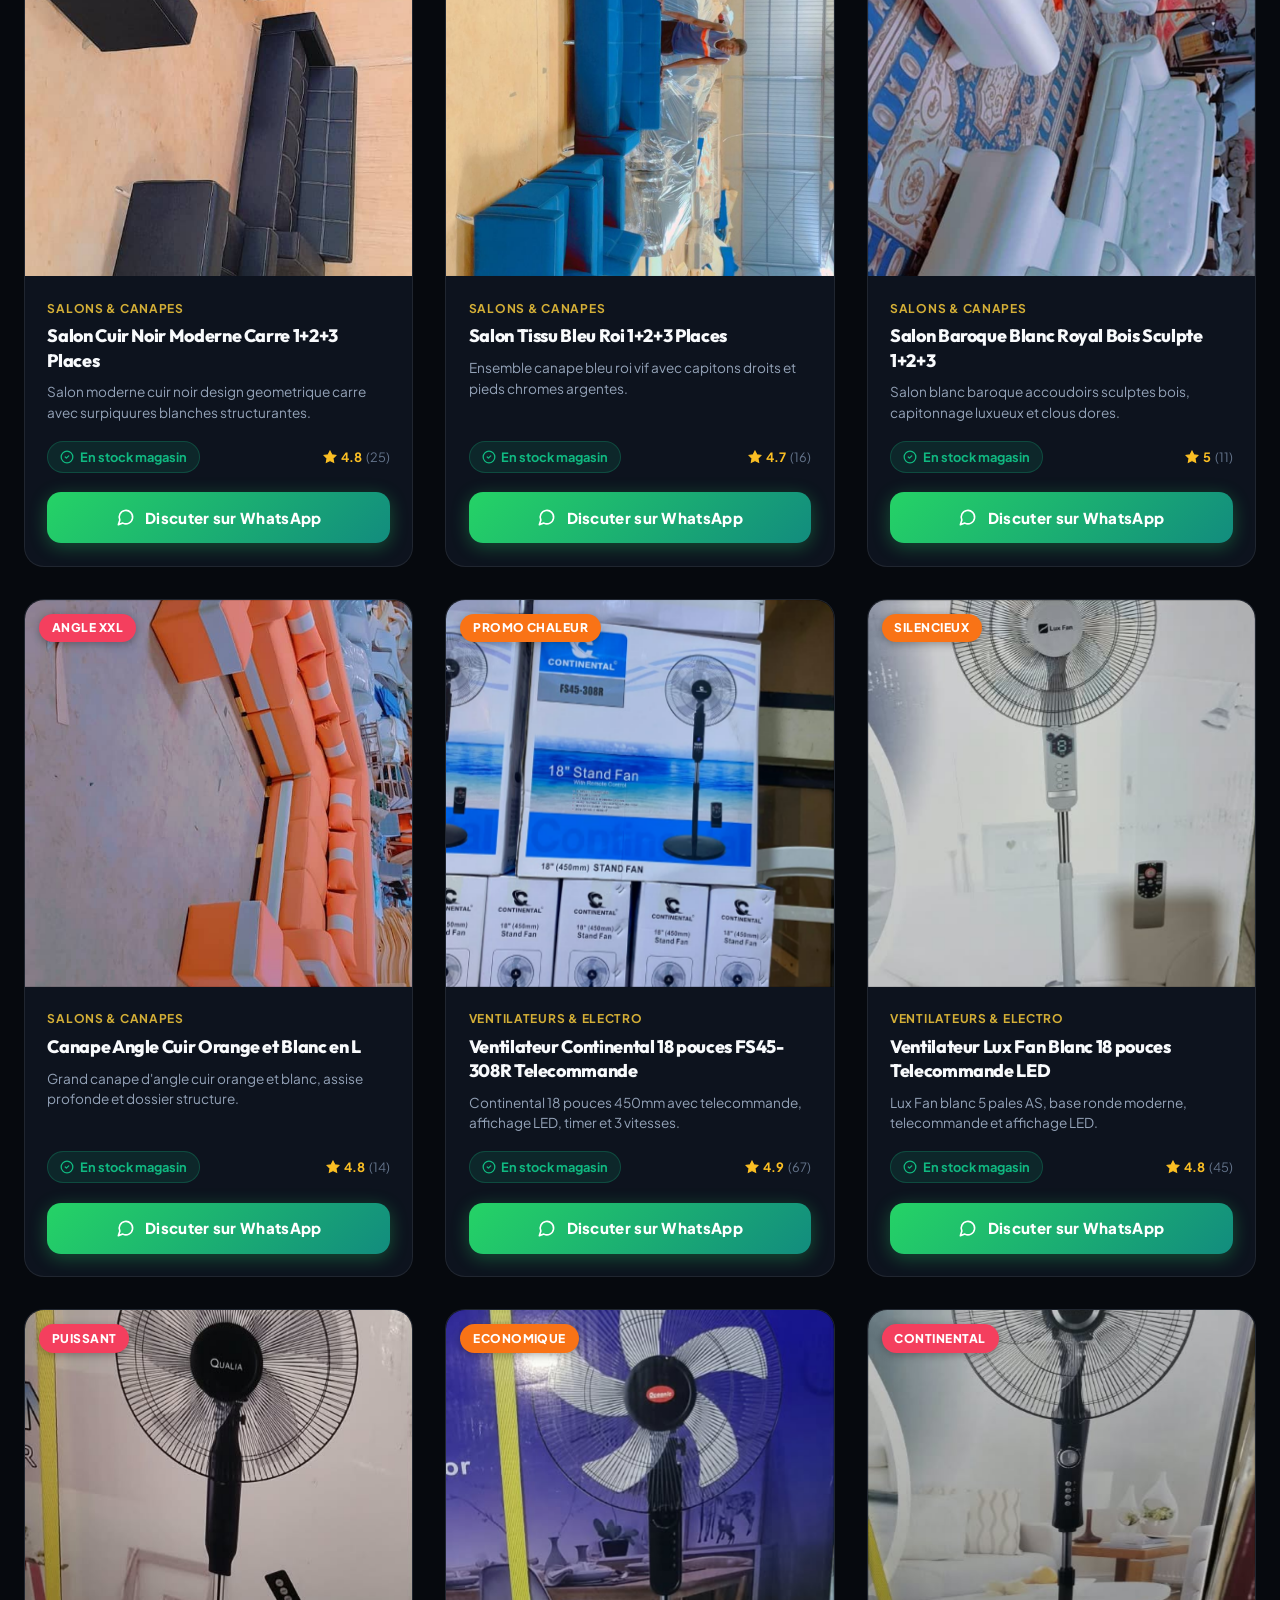
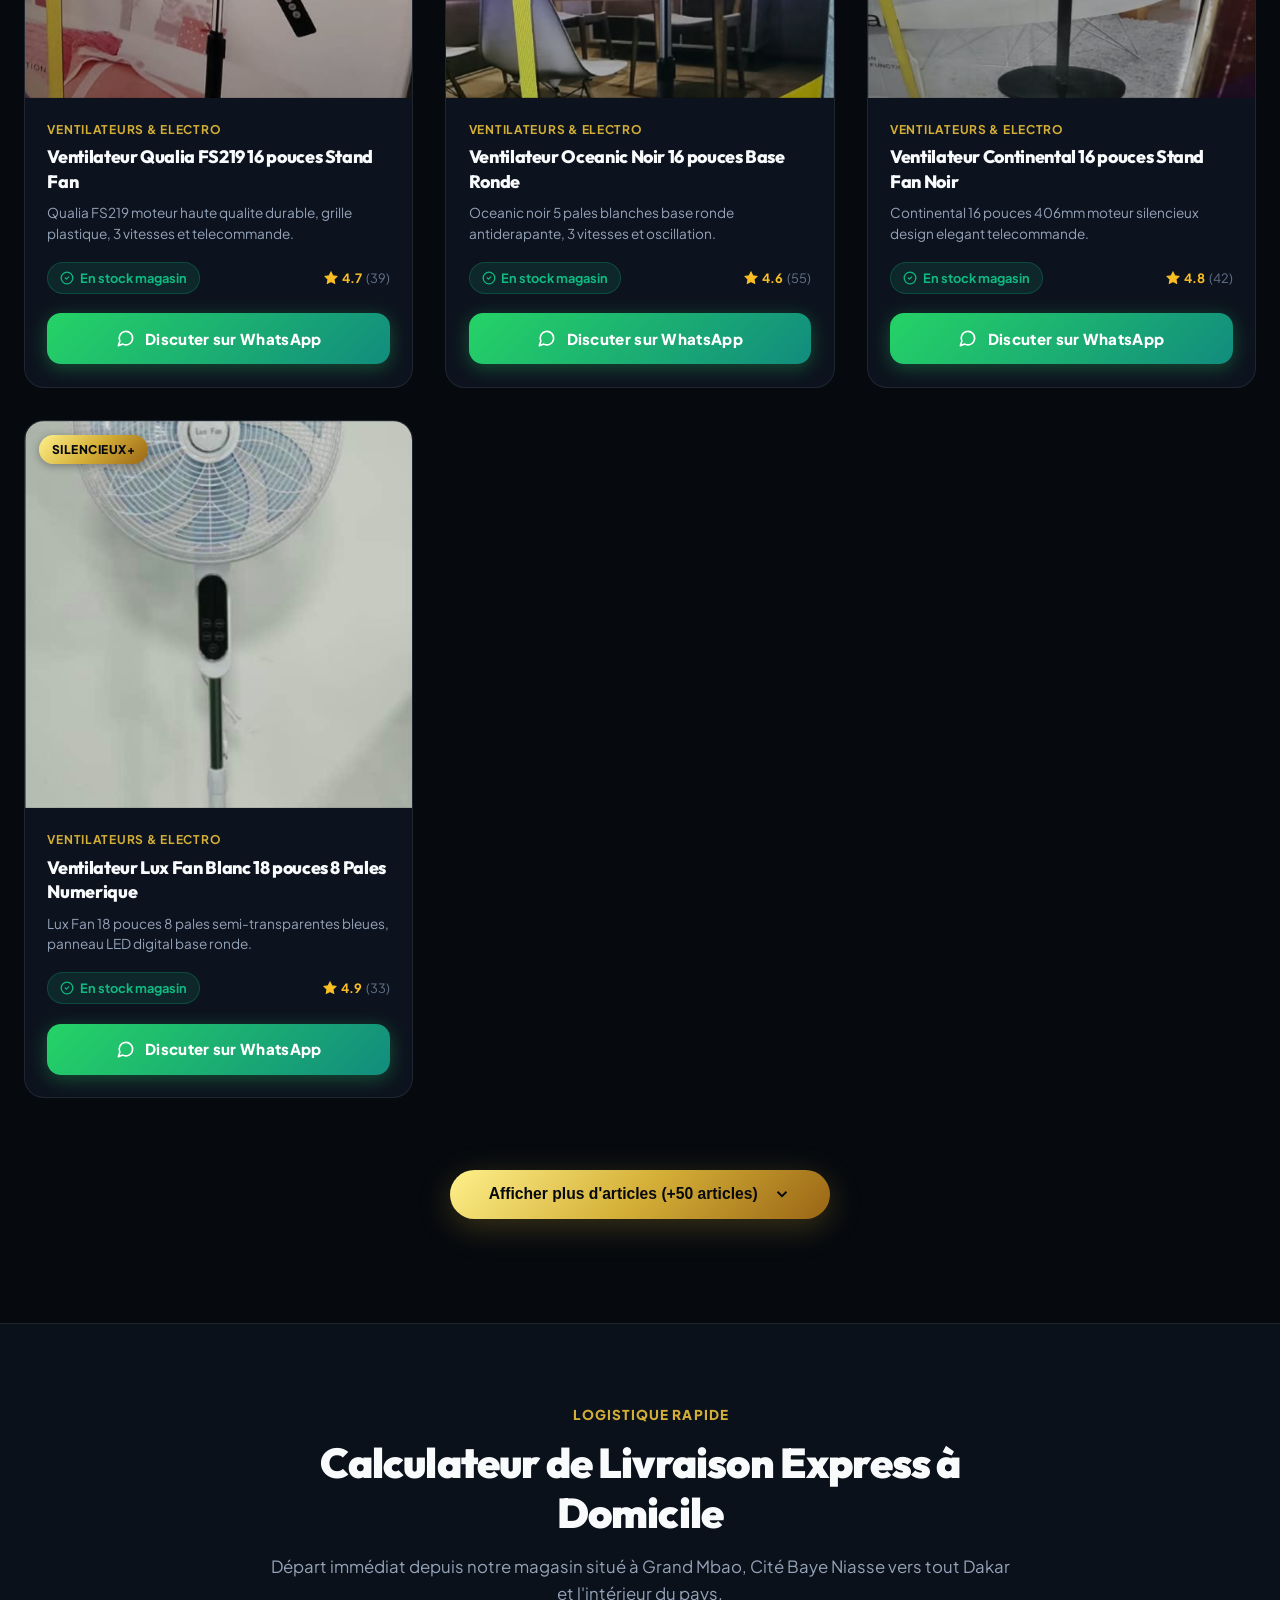
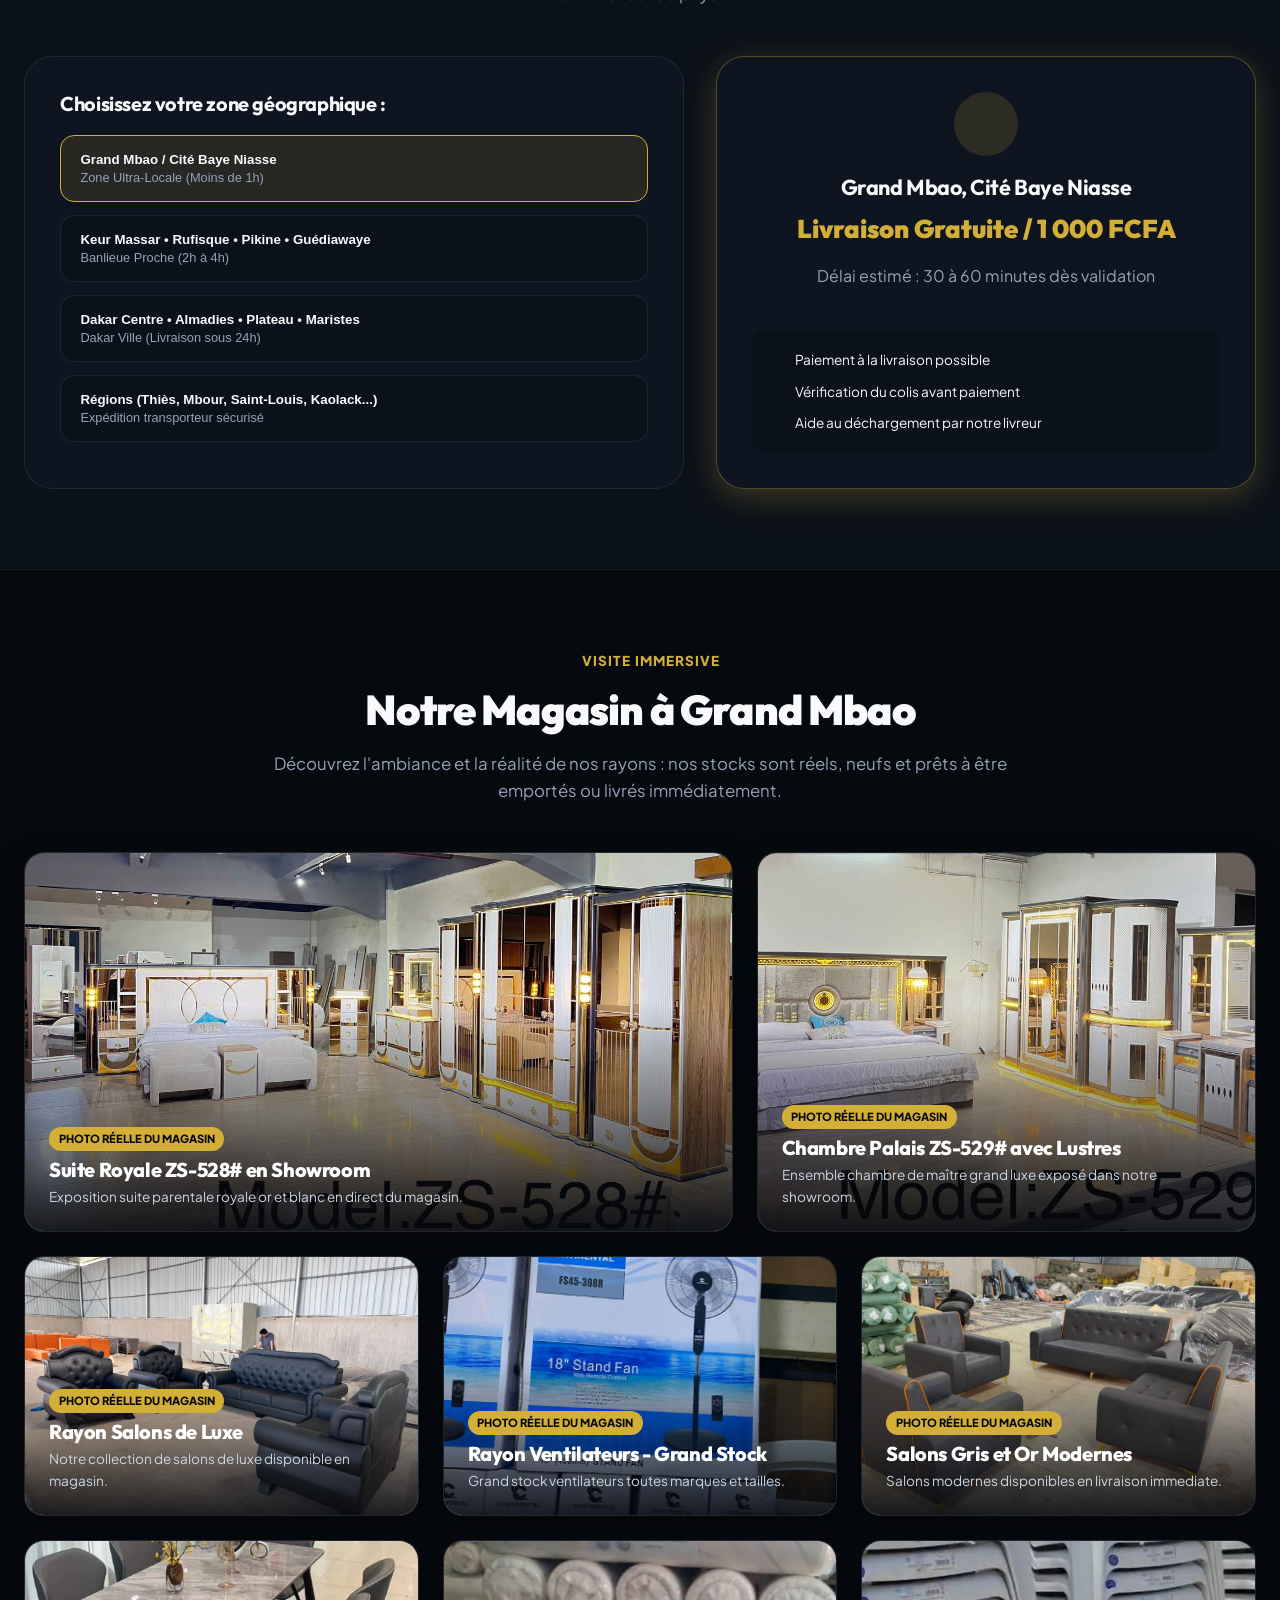
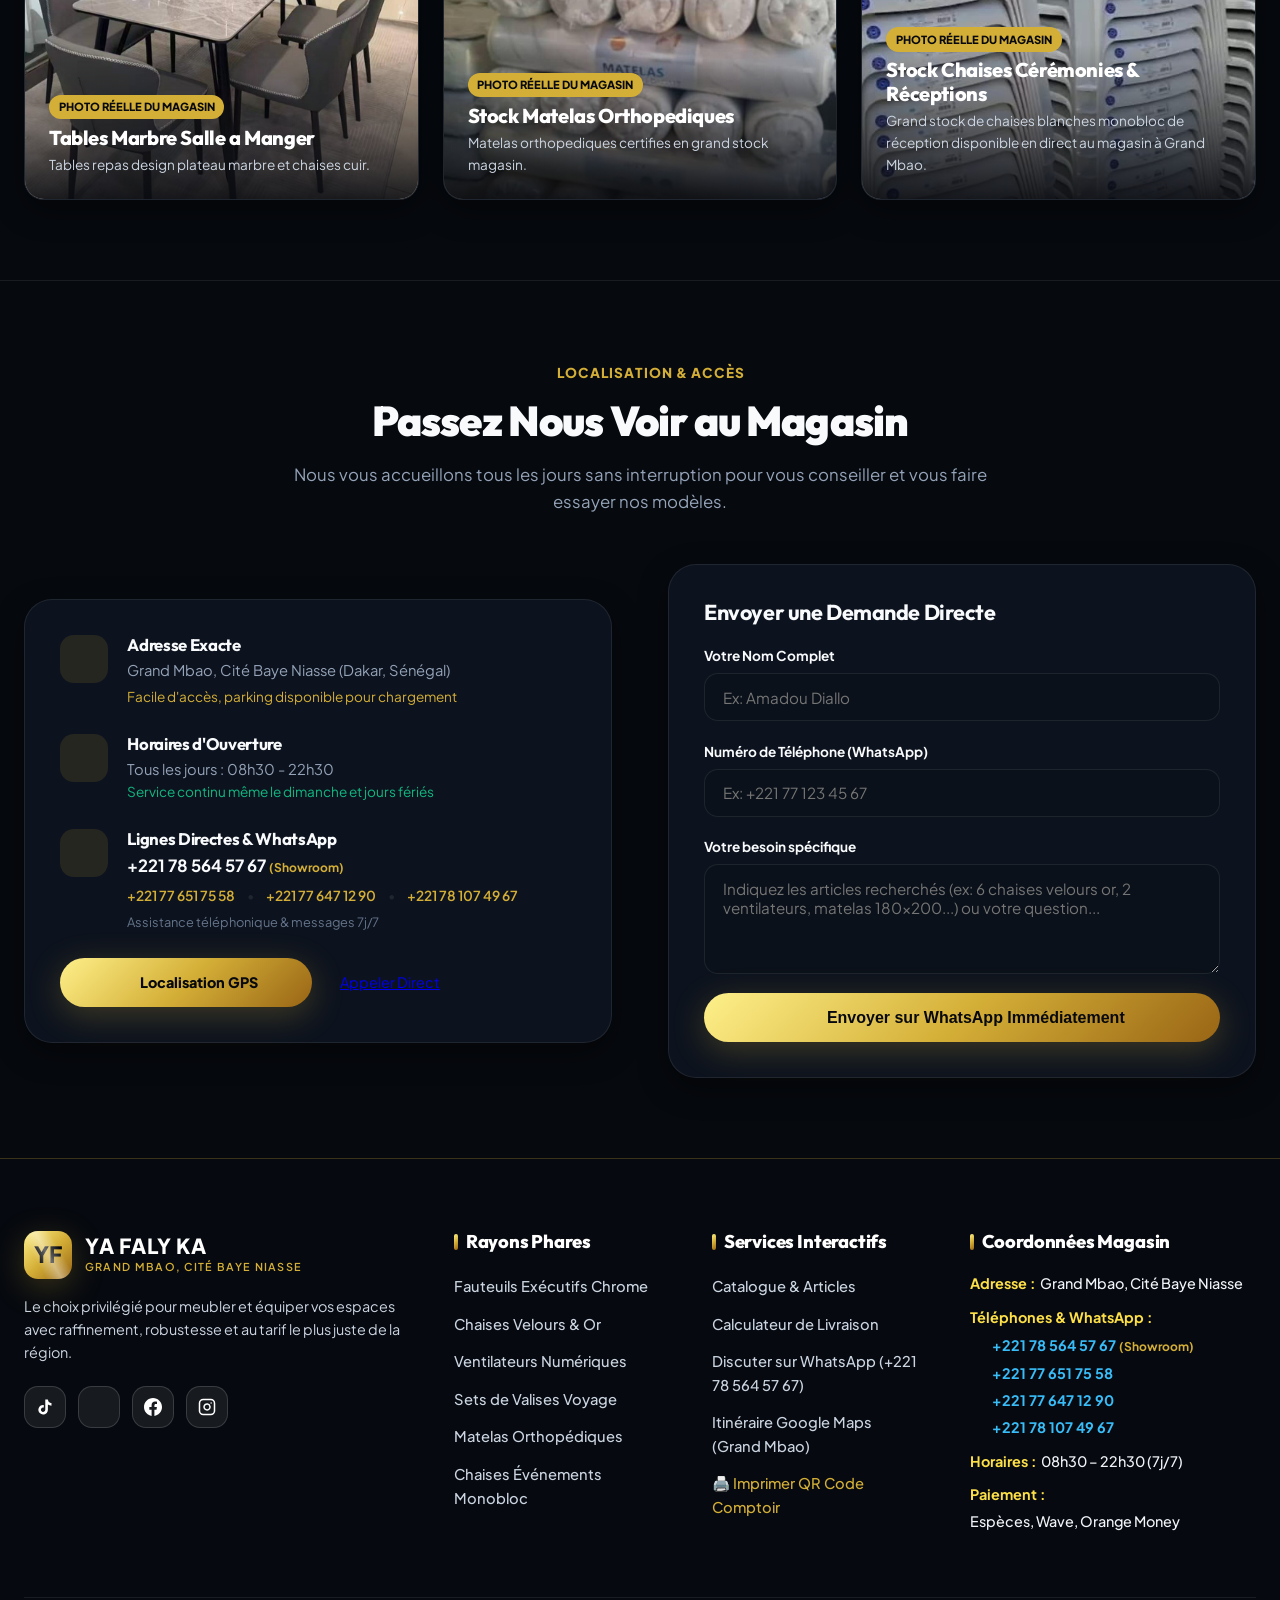
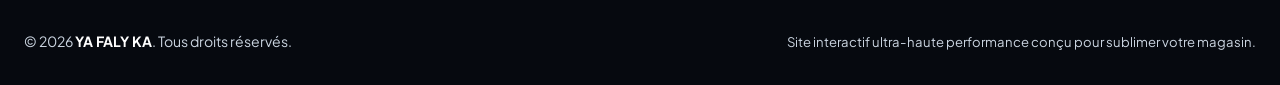
==== commit 14e78a83: "Add Google Analytics GA4 tracking tag (G-EWTQJ9S9ME)" ====
--- a/index.html
+++ b/index.html
@@ -1,6 +1,15 @@
 <!DOCTYPE html>
 <html lang="fr" data-theme="dark">
 <head>
+  <!-- Google tag (gtag.js) -->
+  <script async src="https://www.googletagmanager.com/gtag/js?id=G-EWTQJ9S9ME"></script>
+  <script>
+    window.dataLayer = window.dataLayer || [];
+    function gtag(){dataLayer.push(arguments);}
+    gtag('js', new Date());
+
+    gtag('config', 'G-EWTQJ9S9ME');
+  </script>
   <meta charset="UTF-8">
   <meta name="viewport" content="width=device-width, initial-scale=1.0">
   <title>YA FALY KA | Magasin Mobilier, Électroménager & Literie - Grand Mbao, Dakar</title>
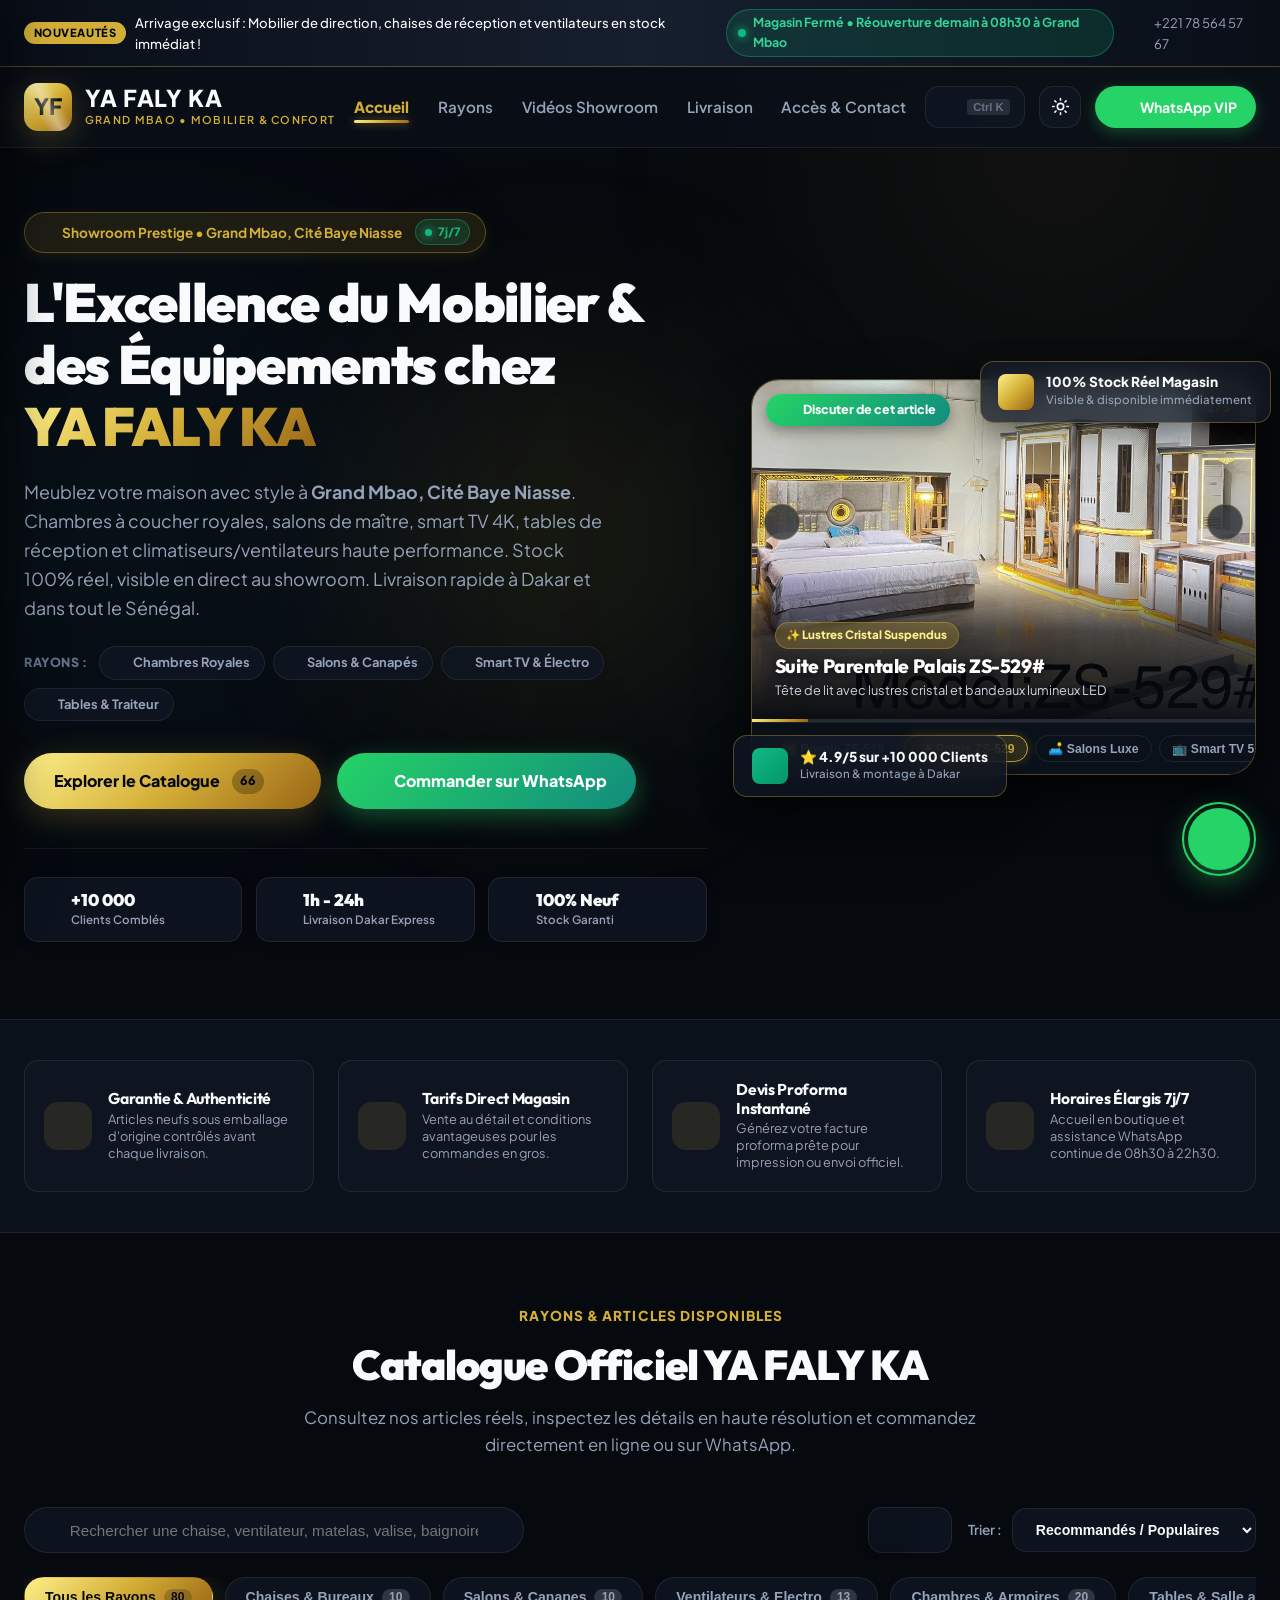
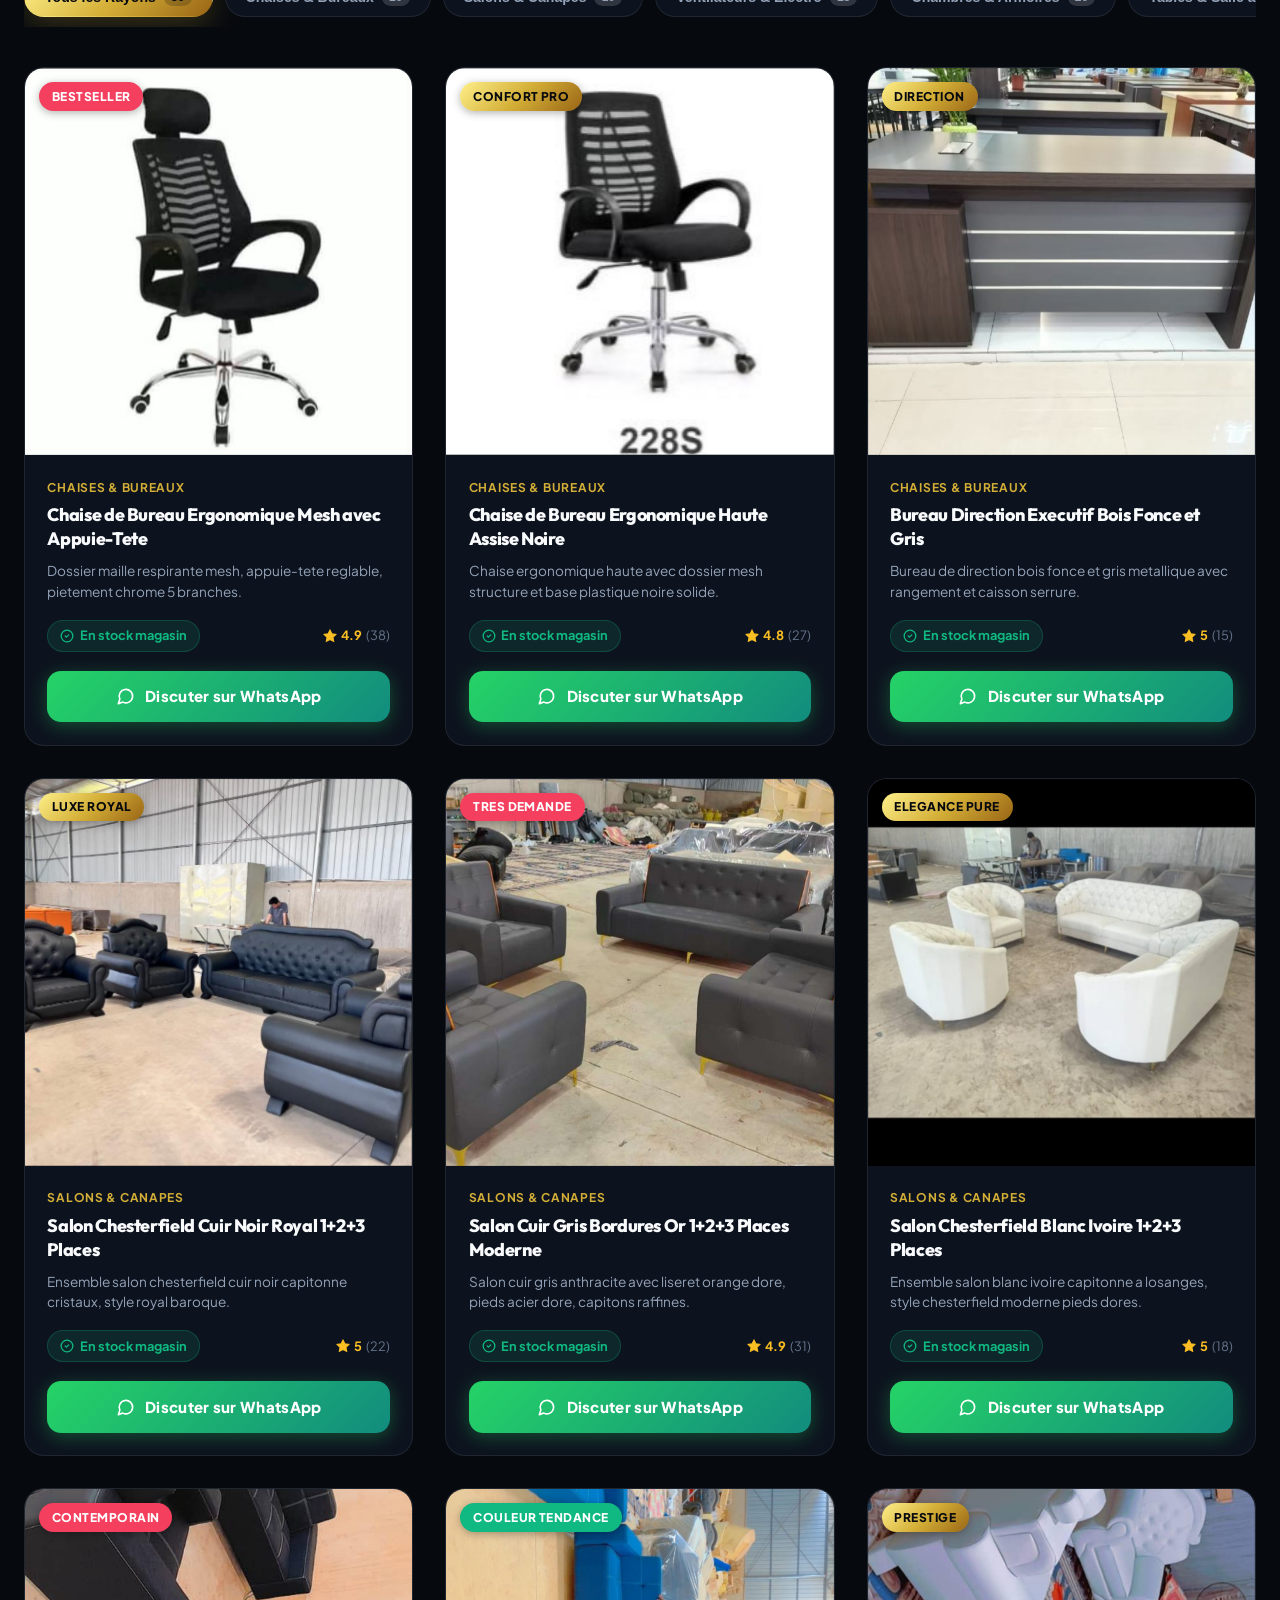
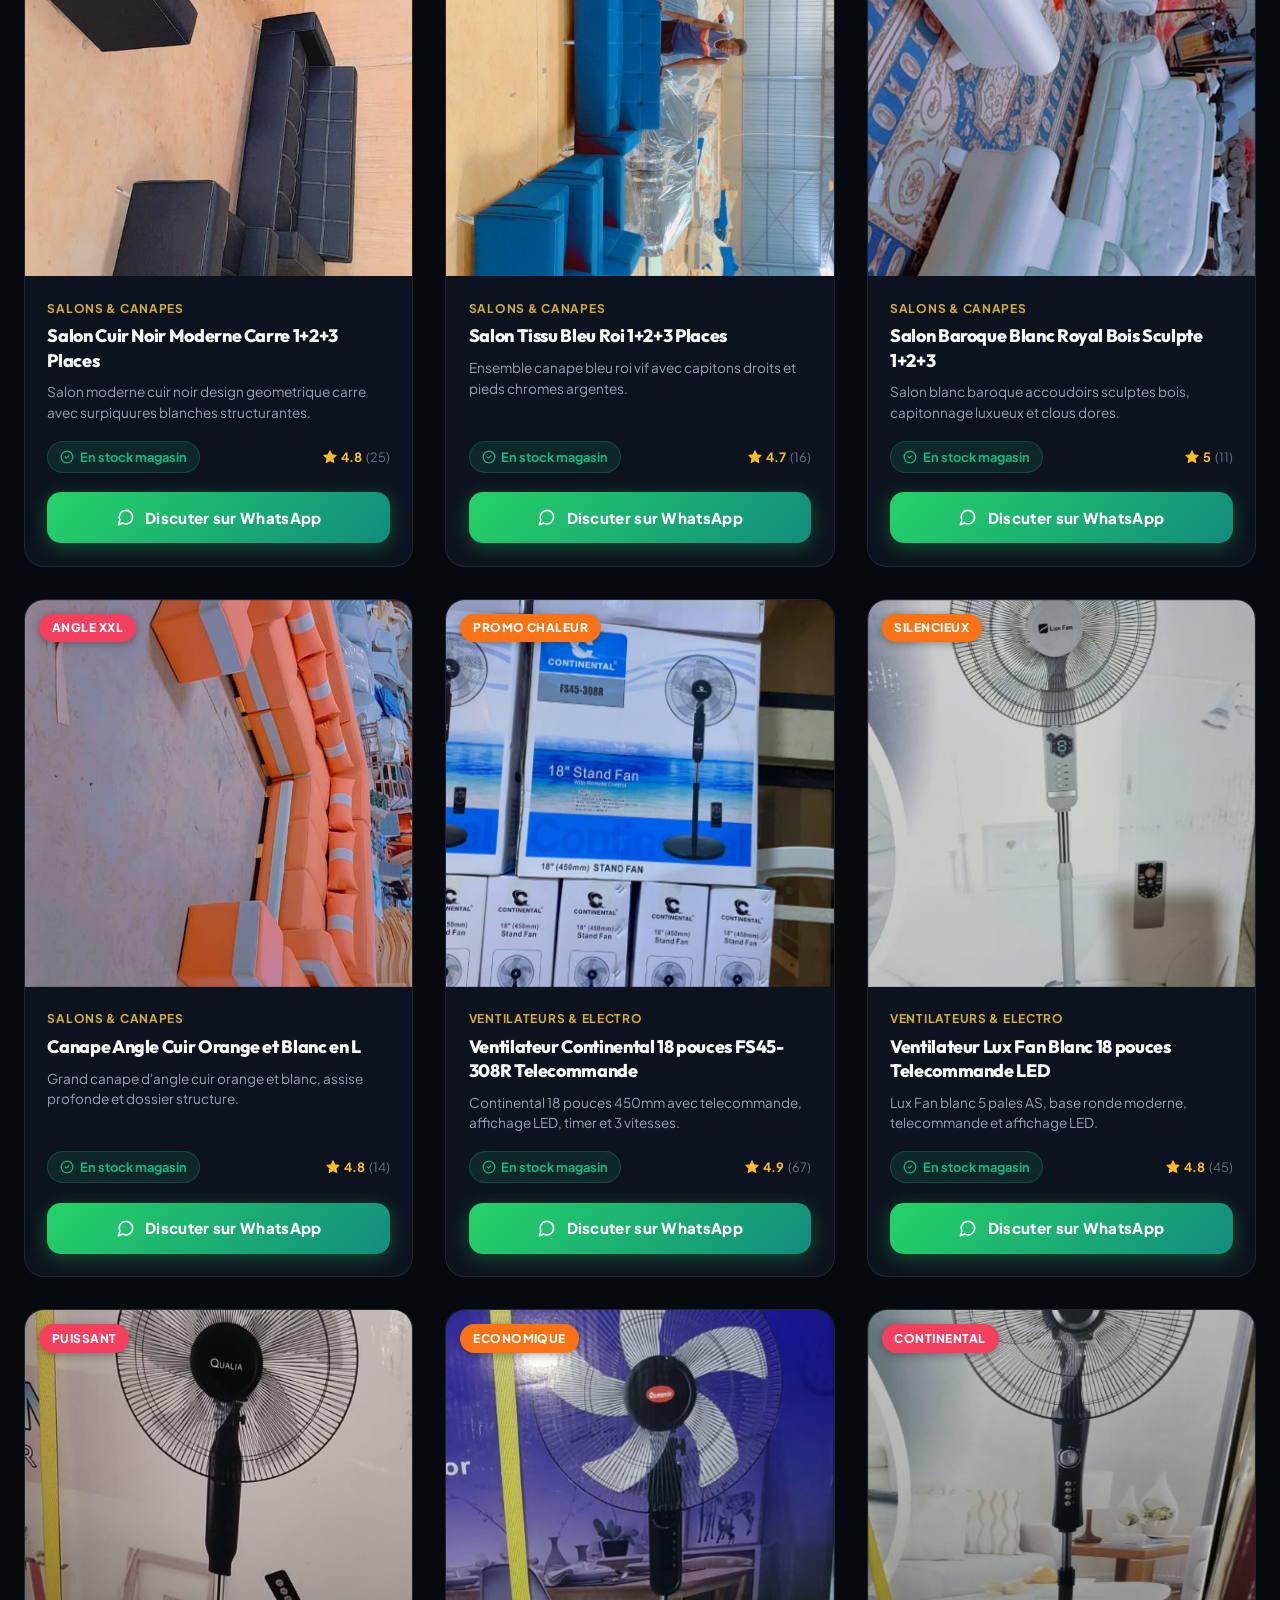
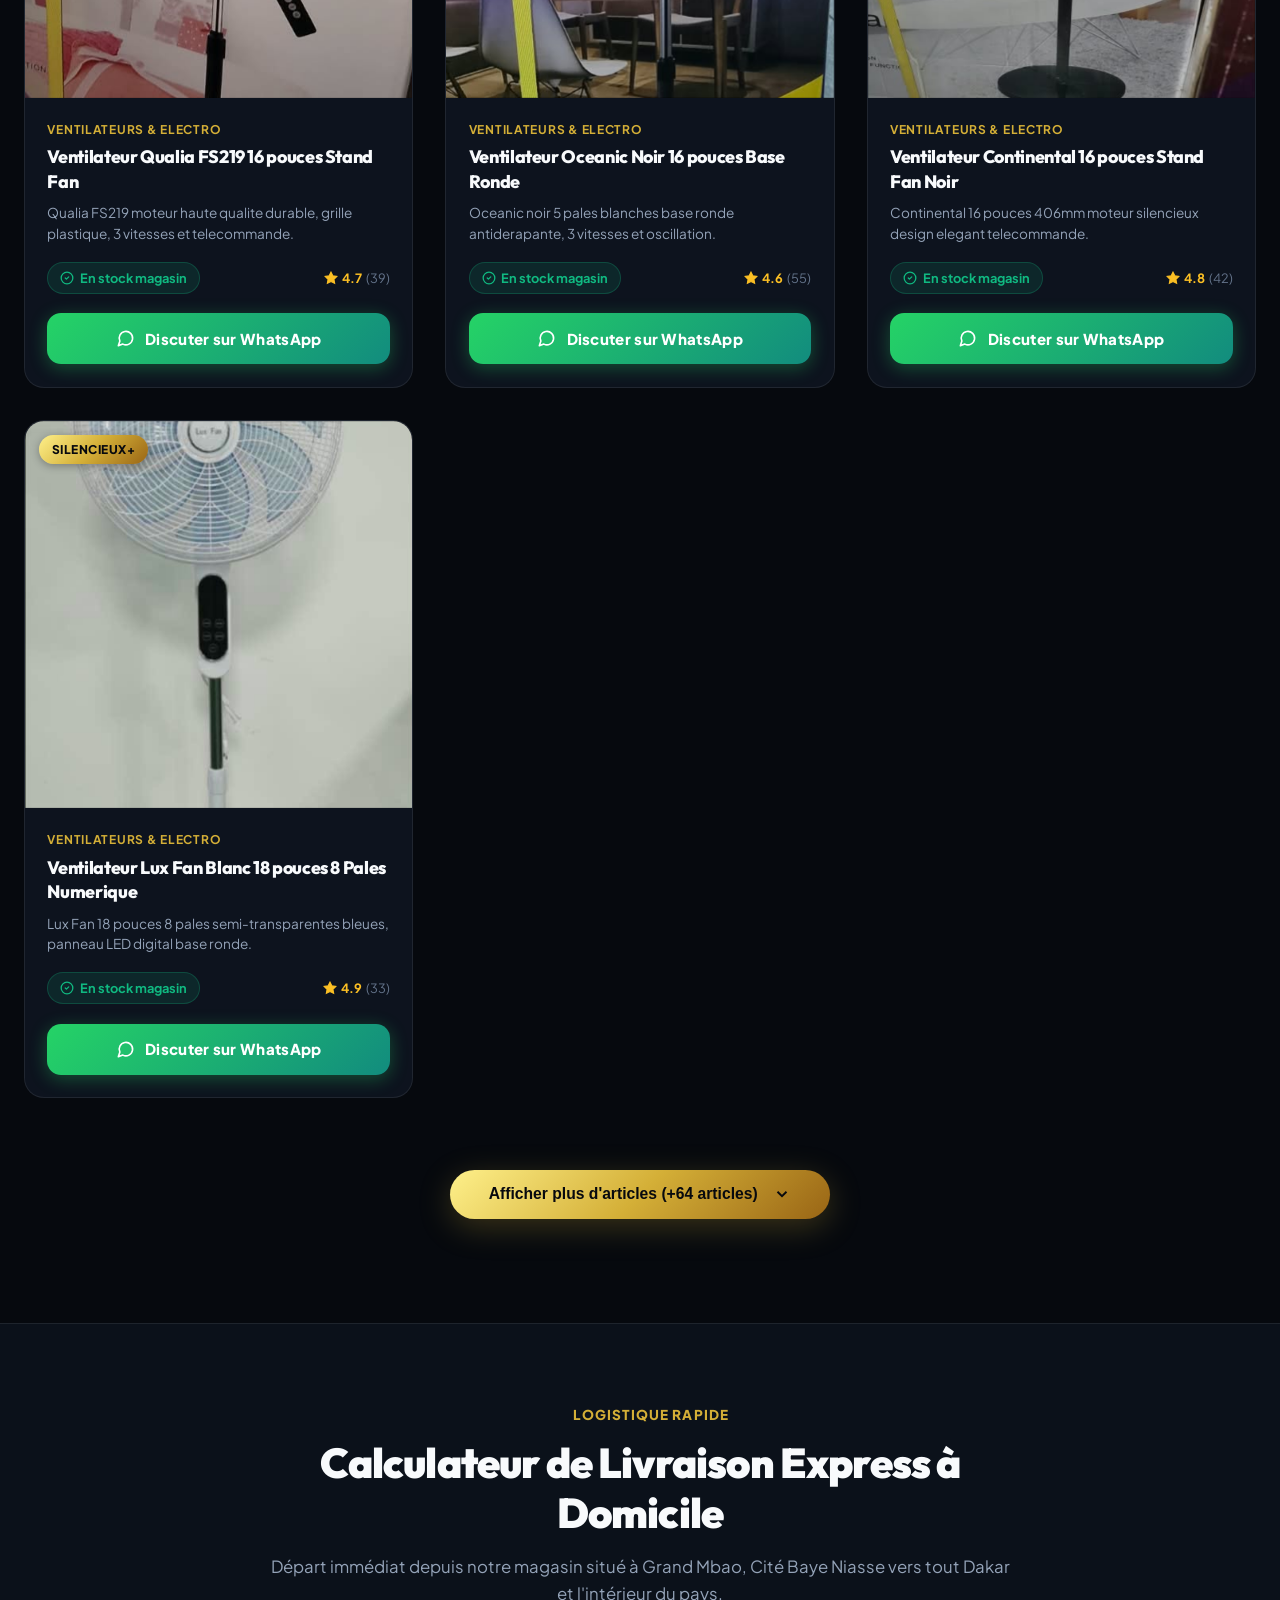
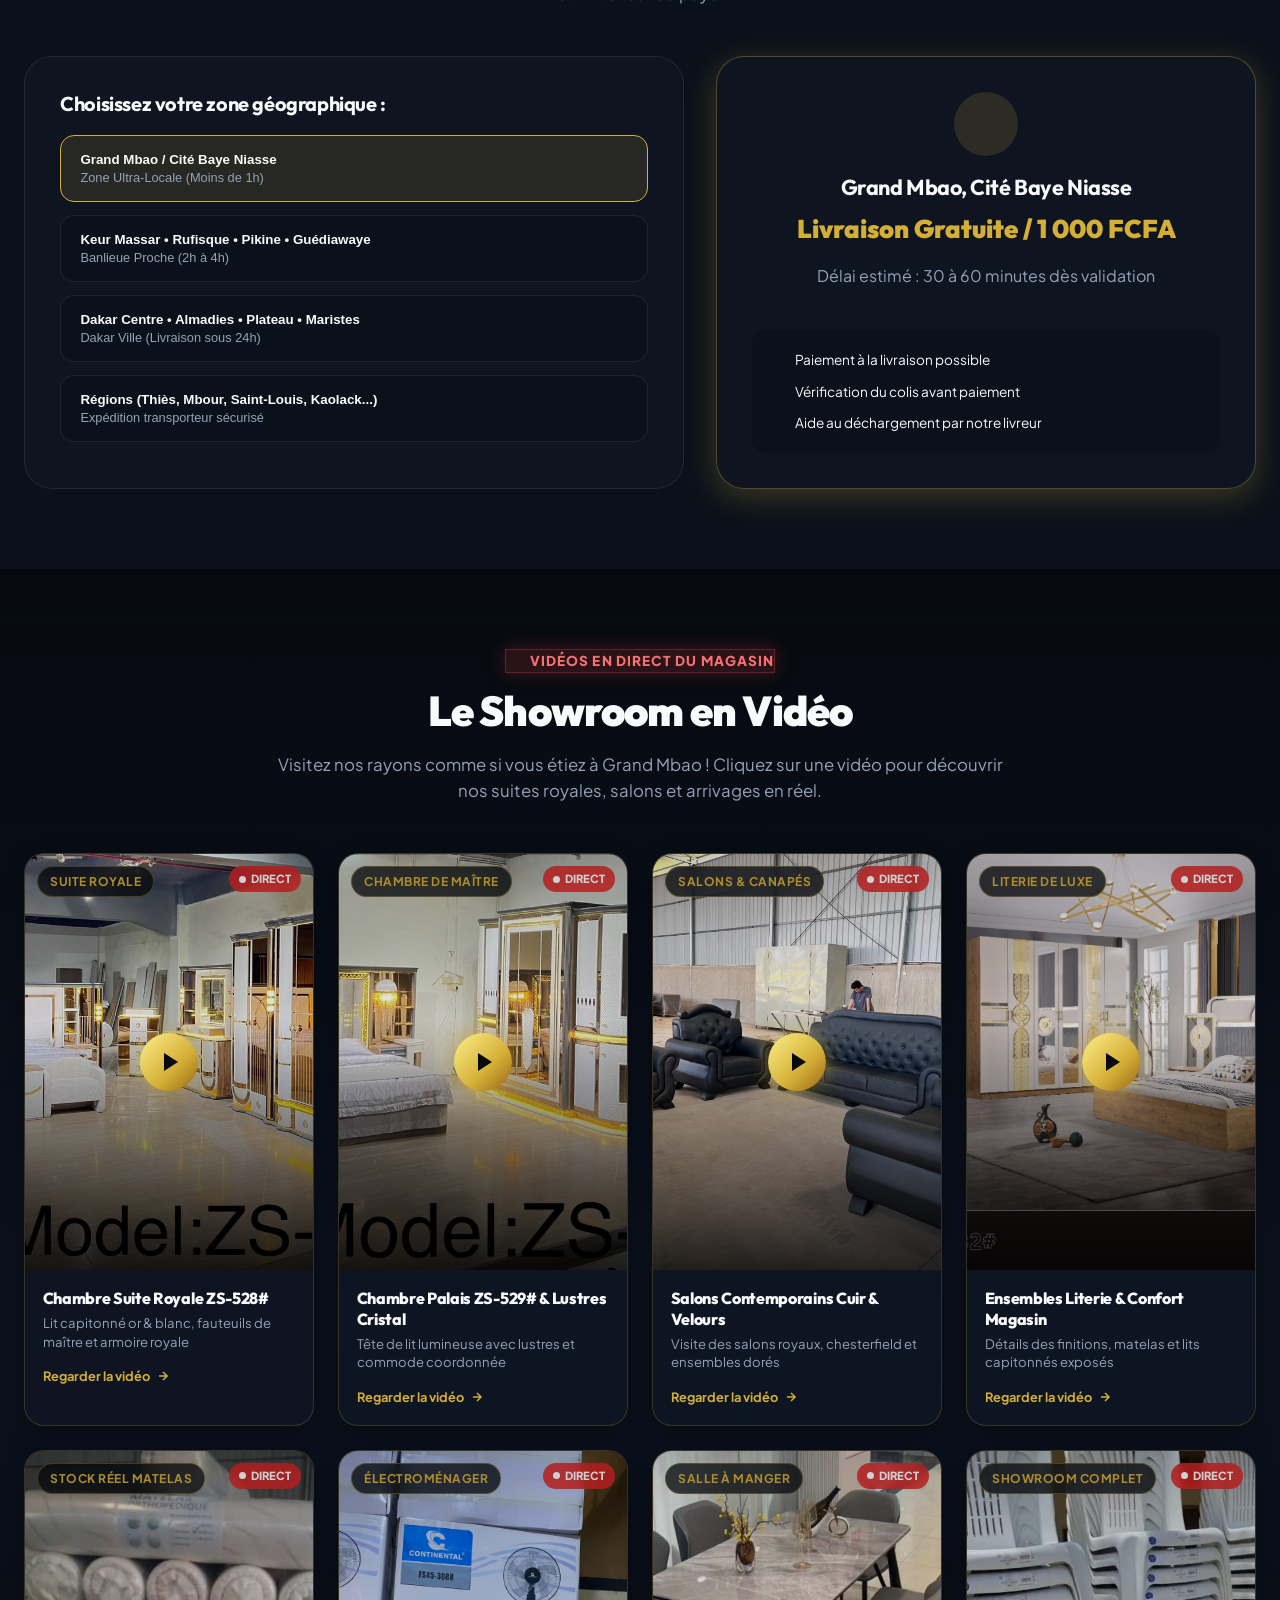
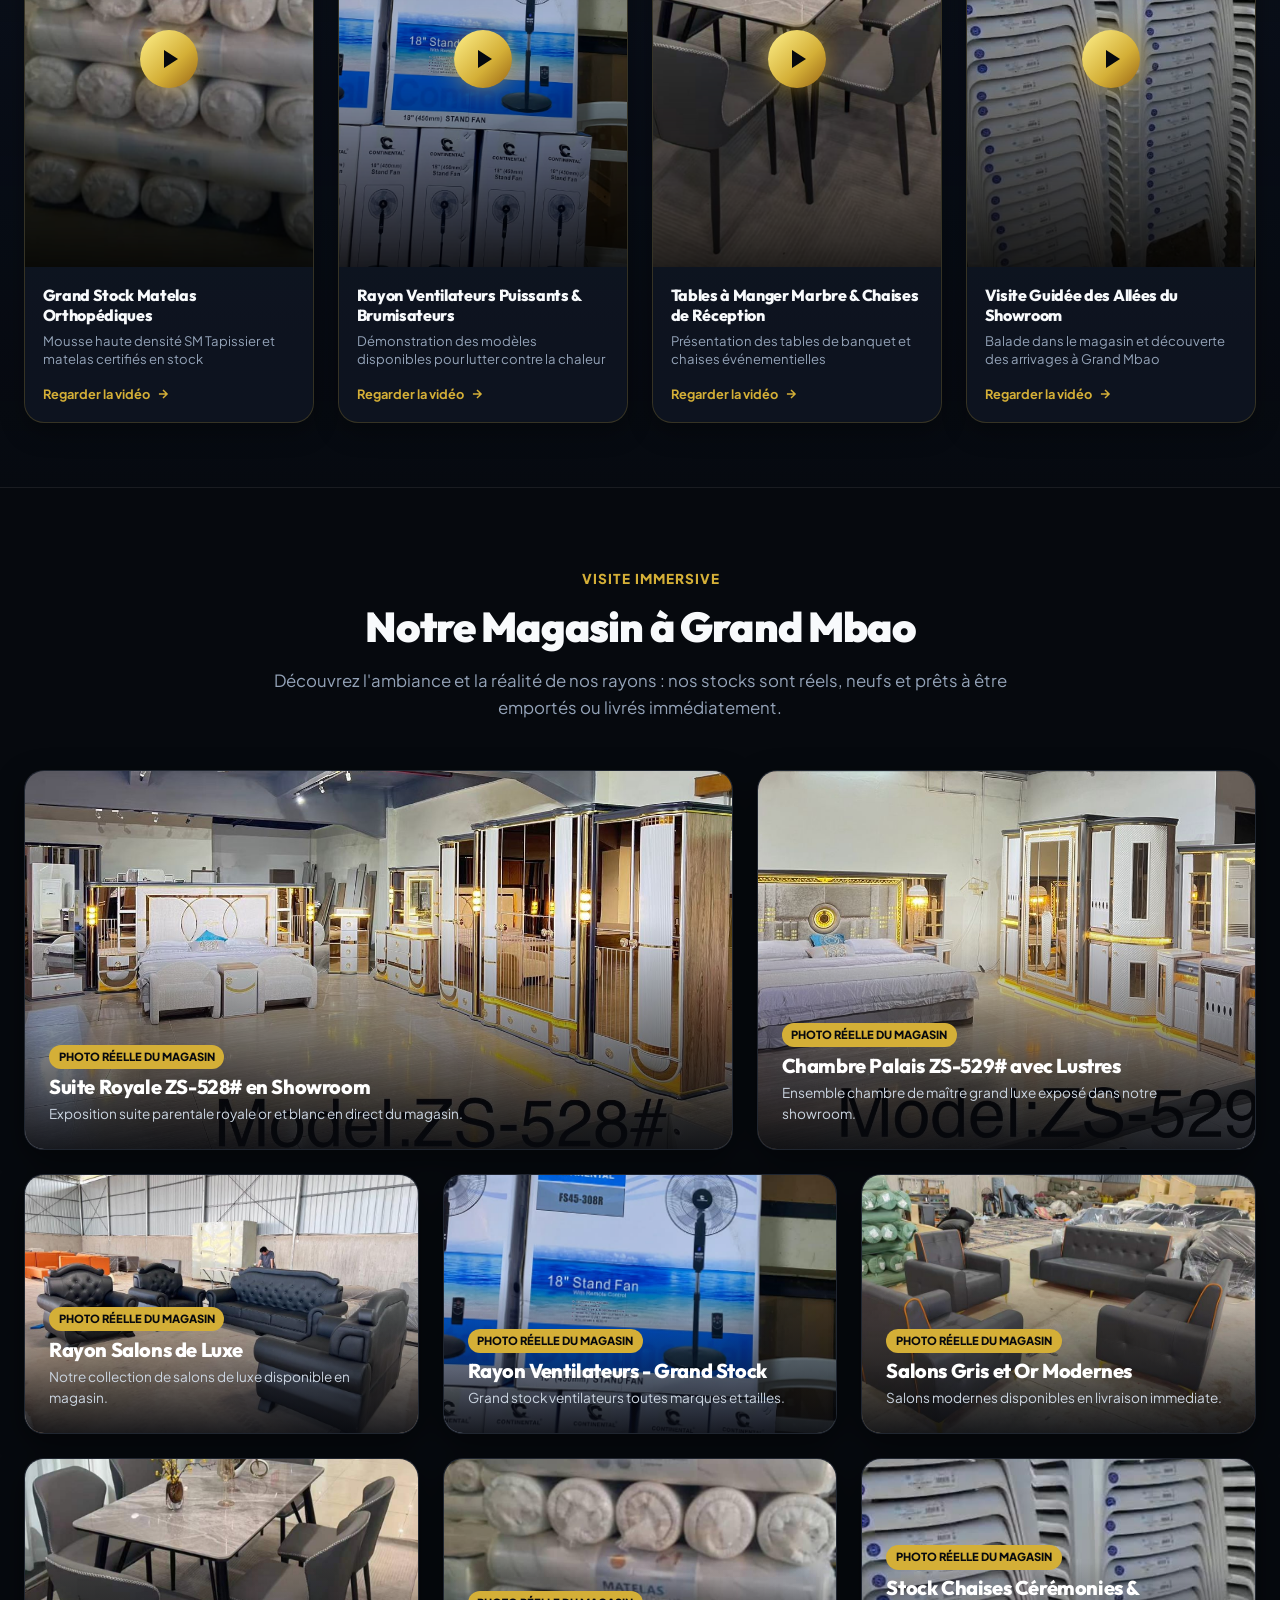
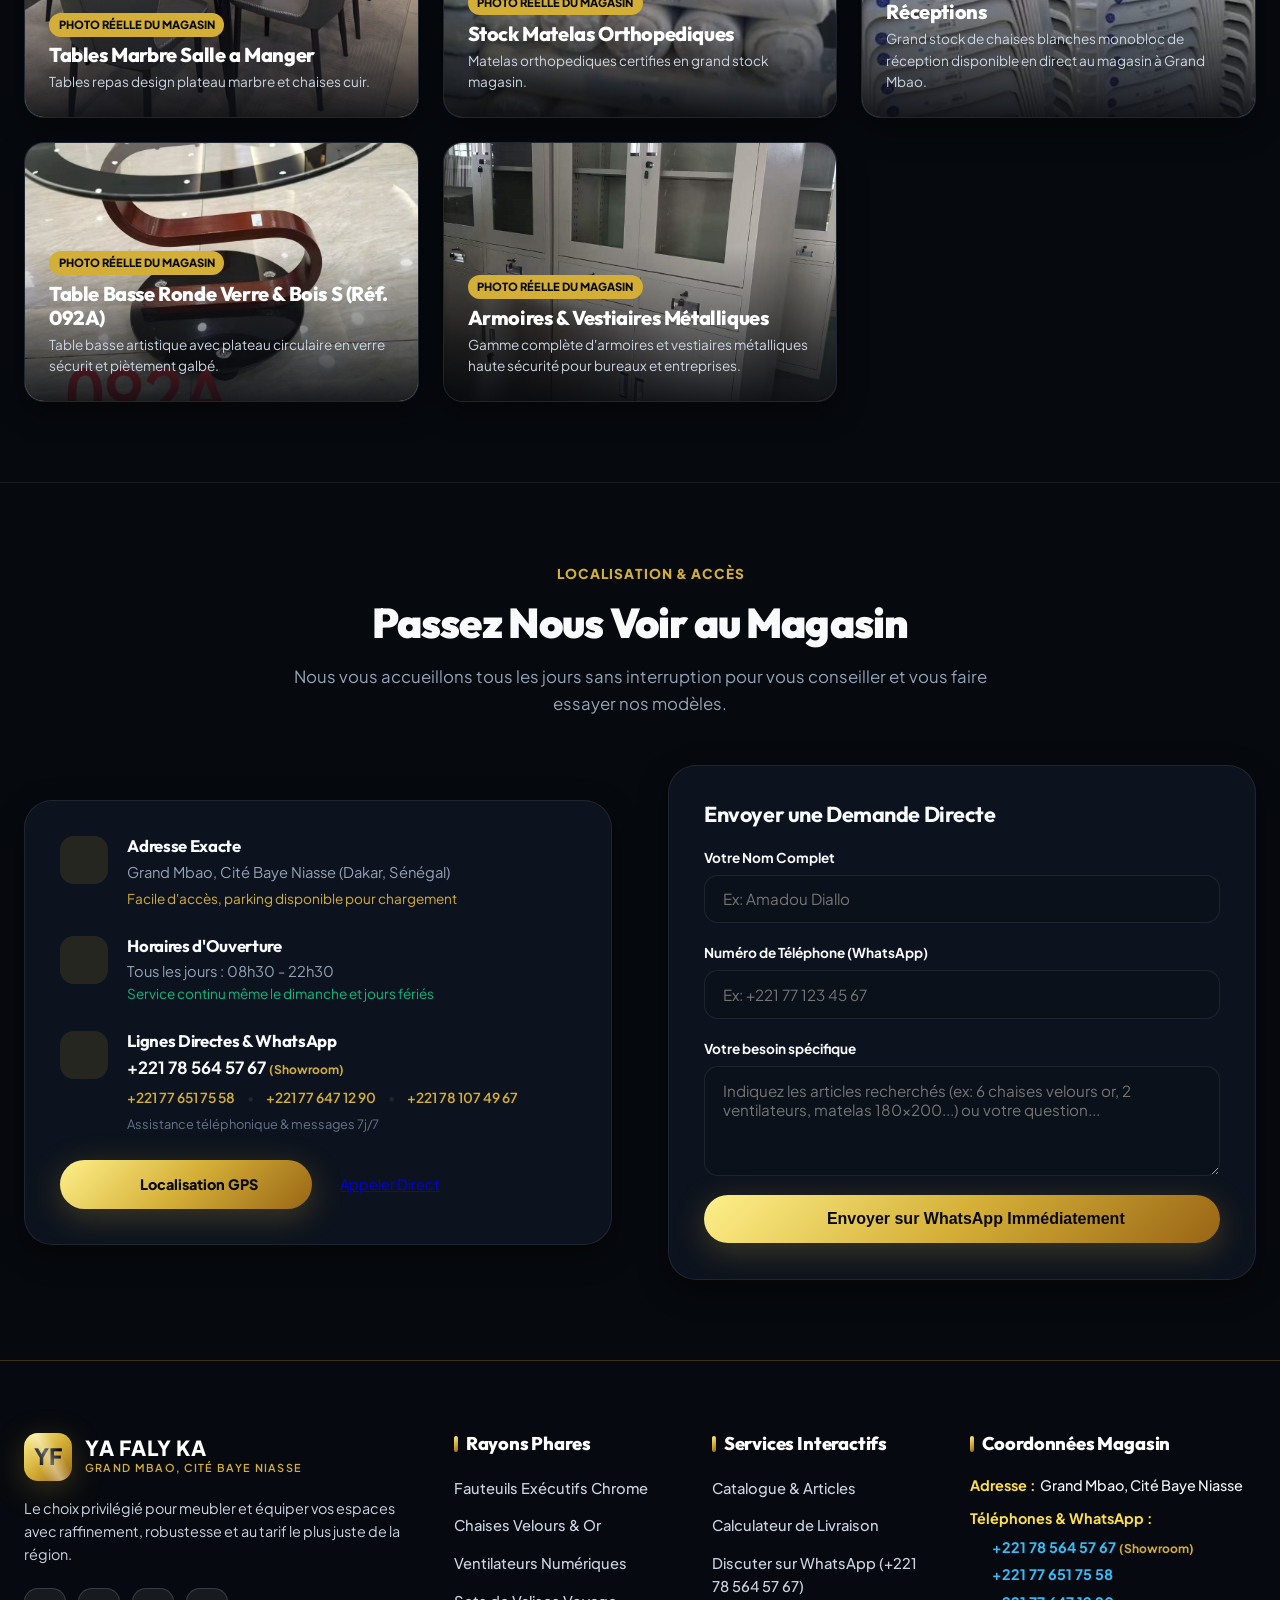
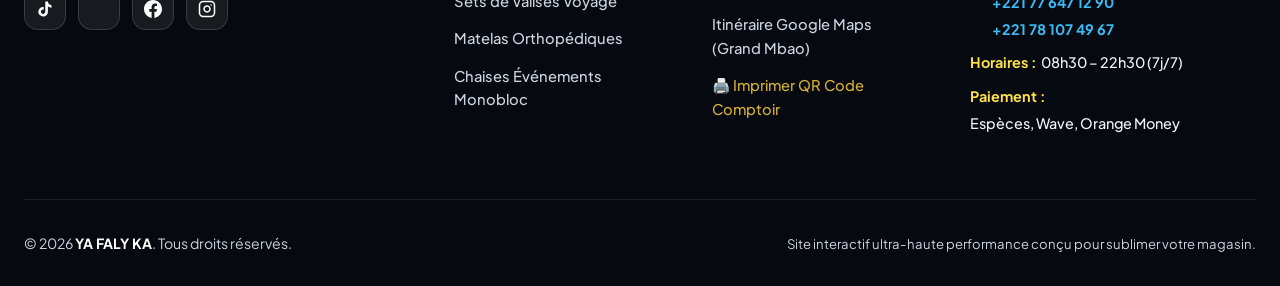
==== commit b64ca3f8: "Ajout de la section Showroom Video immersive avec lecteur video et liens WhatsApp" ====
--- a/index.html
+++ b/index.html
@@ -149,6 +149,7 @@
         <ul class="nav-links">
           <li><a href="#hero" class="nav-link active">Accueil</a></li>
           <li><a href="#catalogue" class="nav-link">Rayons</a></li>
+          <li><a href="#videos" class="nav-link">Vidéos Showroom</a></li>
           <li><a href="#delivery" class="nav-link">Livraison</a></li>
           <li><a href="#contact" class="nav-link">Accès & Contact</a></li>
         </ul>
@@ -548,6 +549,24 @@
               <div class="perk-item"><i data-lucide="check" style="width:16px;height:16px;color:var(--accent-emerald);"></i><span>Aide au déchargement par notre livreur</span></div>
             </div>
           </div>
+        </div>
+      </div>
+    </section>
+
+    <!-- SHOWROOM VIDEOS SECTION (REELS / STORIES IMMERSIVES) -->
+    <section class="video-showroom-section" id="videos">
+      <div class="container">
+        <div class="section-header">
+          <span class="section-badge video-badge-glow">
+            <i data-lucide="video" style="width:16px;height:16px;"></i>
+            Vidéos en Direct du Magasin
+          </span>
+          <h2 class="section-title">Le Showroom en Vidéo</h2>
+          <p class="section-desc">Visitez nos rayons comme si vous étiez à Grand Mbao ! Cliquez sur une vidéo pour découvrir nos suites royales, salons et arrivages en réel.</p>
+        </div>
+
+        <div class="video-grid" id="videoShowroomGrid">
+          <!-- Populated dynamically by JS -->
         </div>
       </div>
     </section>
@@ -1008,6 +1027,7 @@
       <ul class="mobile-menu-links">
         <li><a href="#hero" class="mobile-menu-link" onclick="app.closeMobileMenu()"><i data-lucide="home" style="width:18px;height:18px;"></i><span>Accueil</span></a></li>
         <li><a href="#catalogue" class="mobile-menu-link" onclick="app.closeMobileMenu()"><i data-lucide="layers" style="width:18px;height:18px;"></i><span>Rayons & Articles</span></a></li>
+        <li><a href="#videos" class="mobile-menu-link" onclick="app.closeMobileMenu()"><i data-lucide="video" style="width:18px;height:18px;"></i><span>Vidéos Showroom</span></a></li>
         <li><a href="#delivery" class="mobile-menu-link" onclick="app.closeMobileMenu()"><i data-lucide="truck" style="width:18px;height:18px;"></i><span>Calculateur Livraison</span></a></li>
         <li><a href="#gallery" class="mobile-menu-link" onclick="app.closeMobileMenu()"><i data-lucide="camera" style="width:18px;height:18px;"></i><span>Photos du Magasin</span></a></li>
         <li><a href="#contact" class="mobile-menu-link" onclick="app.closeMobileMenu()"><i data-lucide="map-pin" style="width:18px;height:18px;"></i><span>Localisation & Contact</span></a></li>
@@ -1040,10 +1060,10 @@
       <i data-lucide="grid" style="width:20px;height:20px;"></i>
       <span>Rayons</span>
     </a>
-    <button class="bottom-bar-item" id="bbarSearch" onclick="document.getElementById('openSearchPaletteBtn').click()">
-      <i data-lucide="search" style="width:20px;height:20px;"></i>
-      <span>Recherche</span>
-    </button>
+    <a href="#videos" class="bottom-bar-item" id="bbarVideos">
+      <i data-lucide="video" style="width:20px;height:20px;"></i>
+      <span>Vidéos</span>
+    </a>
     <a href="https://wa.me/221785645767?text=Bonjour%20YA%20FALY%20KA,%20je%20vous%20contacte%20depuis%20mon%20t%C3%A9l%C3%A9phone." target="_blank" rel="noopener noreferrer" class="bottom-bar-item bbar-whatsapp" id="bbarWhatsapp">
       <i data-lucide="message-circle" style="width:22px;height:22px;"></i>
       <span>WhatsApp</span>
@@ -1057,6 +1077,35 @@
     <span class="concierge-tooltip">Besoin d'aide ? Écrivez-nous sur WhatsApp</span>
   </a>
 
+  <!-- IMMERSIVE VIDEO SHOWROOM MODAL -->
+  <div class="video-modal-backdrop" id="videoModalBackdrop" role="dialog" aria-modal="true" aria-label="Lecteur Vidéo Showroom">
+    <div class="video-modal-card">
+      <button class="video-modal-close" id="closeVideoModalBtn" aria-label="Fermer la vidéo">
+        <i data-lucide="x" style="width:22px;height:22px;"></i>
+      </button>
+
+      <div class="video-player-container">
+        <video id="showroomVideoPlayer" class="showroom-video-element" playsinline controls preload="none">
+          Votre navigateur ne supporte pas la lecture vidéo.
+        </video>
+      </div>
+
+      <div class="video-modal-info">
+        <div class="video-info-header">
+          <span class="video-modal-tag" id="videoModalTag">Showroom Grand Mbao</span>
+          <h3 class="video-modal-title" id="videoModalTitle">Titre de la vidéo</h3>
+          <p class="video-modal-sub" id="videoModalSubtitle">Description du mobilier présenté</p>
+        </div>
+        <div class="video-modal-actions">
+          <a href="#" target="_blank" rel="noopener noreferrer" class="btn-video-whatsapp" id="videoModalWhatsAppBtn">
+            <i data-lucide="message-circle" style="width:20px;height:20px;"></i>
+            <span>Commander ce modèle sur WhatsApp</span>
+          </a>
+        </div>
+      </div>
+    </div>
+  </div>
+
   <!-- TOAST NOTIFICATION CONTAINER -->
   <div class="toast-container" id="toastContainer"></div>
 
--- a/css/style.css
+++ b/css/style.css
@@ -3918,3 +3918,363 @@
   .modal-close-btn, .proforma-action-buttons { display: none !important; }
 }
 
+/* ==========================================================================
+   SHOWROOM VIDEO SECTION (REELS / STORIES DU MAGASIN)
+   ========================================================================== */
+.video-showroom-section {
+  padding: 5rem 0 4rem;
+  position: relative;
+  background: linear-gradient(180deg, rgba(8, 12, 20, 0.4) 0%, rgba(13, 20, 34, 0.8) 50%, rgba(8, 12, 20, 0.4) 100%);
+  overflow: hidden;
+}
+
+.video-badge-glow {
+  background: rgba(239, 68, 68, 0.15) !important;
+  color: #f87171 !important;
+  border: 1px solid rgba(239, 68, 68, 0.3) !important;
+  box-shadow: 0 0 20px rgba(239, 68, 68, 0.25);
+  display: inline-flex;
+  align-items: center;
+  gap: 0.5rem;
+}
+
+.video-grid {
+  display: grid;
+  grid-template-columns: repeat(4, 1fr);
+  gap: 1.5rem;
+  margin-top: 2rem;
+}
+
+.video-card {
+  background: var(--bg-card);
+  border: 1px solid rgba(212, 175, 55, 0.2);
+  border-radius: var(--radius-lg);
+  overflow: hidden;
+  display: flex;
+  flex-direction: column;
+  cursor: pointer;
+  position: relative;
+  transition: all var(--transition-normal);
+  box-shadow: 0 10px 25px rgba(0, 0, 0, 0.3);
+}
+
+.video-card:hover {
+  transform: translateY(-6px);
+  border-color: var(--accent-gold);
+  box-shadow: 0 16px 35px rgba(212, 175, 55, 0.2), 0 0 20px rgba(212, 175, 55, 0.15);
+}
+
+.video-card-thumb {
+  position: relative;
+  aspect-ratio: 9 / 13;
+  width: 100%;
+  overflow: hidden;
+  background: #000;
+}
+
+.video-poster-img {
+  width: 100%;
+  height: 100%;
+  object-fit: cover;
+  transition: transform 0.5s ease;
+}
+
+.video-card:hover .video-poster-img {
+  transform: scale(1.06);
+}
+
+.video-card-overlay {
+  position: absolute;
+  inset: 0;
+  background: linear-gradient(180deg, rgba(0,0,0,0.2) 0%, rgba(0,0,0,0.1) 40%, rgba(0,0,0,0.85) 100%);
+  display: flex;
+  align-items: center;
+  justify-content: center;
+  transition: background var(--transition-fast);
+}
+
+.video-play-btn-circle {
+  width: 58px;
+  height: 58px;
+  border-radius: 50%;
+  background: linear-gradient(135deg, #fef08a 0%, #d4af37 60%, #996515 100%);
+  color: #06090e;
+  display: flex;
+  align-items: center;
+  justify-content: center;
+  box-shadow: 0 0 25px rgba(212, 175, 55, 0.6);
+  transition: all var(--transition-fast);
+  padding-left: 3px;
+}
+
+.video-card:hover .video-play-btn-circle {
+  transform: scale(1.15);
+  box-shadow: 0 0 35px rgba(212, 175, 55, 0.9);
+}
+
+.video-tag-pill {
+  position: absolute;
+  top: 12px;
+  left: 12px;
+  background: rgba(6, 9, 14, 0.75);
+  backdrop-filter: blur(8px);
+  color: var(--accent-gold);
+  border: 1px solid rgba(212, 175, 55, 0.35);
+  padding: 0.3rem 0.75rem;
+  border-radius: var(--radius-full);
+  font-size: 0.75rem;
+  font-weight: 700;
+  text-transform: uppercase;
+  letter-spacing: 0.5px;
+}
+
+.video-live-indicator {
+  position: absolute;
+  top: 12px;
+  right: 12px;
+  background: rgba(220, 38, 38, 0.85);
+  color: #fff;
+  padding: 0.25rem 0.6rem;
+  border-radius: var(--radius-full);
+  font-size: 0.7rem;
+  font-weight: 800;
+  display: flex;
+  align-items: center;
+  gap: 0.35rem;
+  backdrop-filter: blur(4px);
+}
+
+.live-dot {
+  width: 7px;
+  height: 7px;
+  border-radius: 50%;
+  background: #fff;
+  animation: pulse-live 1.5s infinite;
+}
+
+@keyframes pulse-live {
+  0% { opacity: 1; transform: scale(1); }
+  50% { opacity: 0.4; transform: scale(0.85); }
+  100% { opacity: 1; transform: scale(1); }
+}
+
+.video-card-meta {
+  padding: 1.1rem;
+  display: flex;
+  flex-direction: column;
+  gap: 0.35rem;
+  flex-grow: 1;
+}
+
+.video-card-title {
+  font-size: 1rem;
+  font-weight: 800;
+  color: var(--text-primary);
+  line-height: 1.3;
+}
+
+.video-card-sub {
+  font-size: 0.82rem;
+  color: var(--text-secondary);
+  line-height: 1.4;
+}
+
+.video-watch-now {
+  margin-top: 0.6rem;
+  display: inline-flex;
+  align-items: center;
+  gap: 0.4rem;
+  font-size: 0.8rem;
+  font-weight: 700;
+  color: var(--accent-gold);
+}
+
+/* ==========================================================================
+   IMMERSIVE VIDEO MODAL
+   ========================================================================== */
+.video-modal-backdrop {
+  position: fixed;
+  inset: 0;
+  background: rgba(4, 7, 12, 0.88);
+  backdrop-filter: blur(14px);
+  -webkit-backdrop-filter: blur(14px);
+  z-index: 10000;
+  display: flex;
+  align-items: center;
+  justify-content: center;
+  padding: 1.5rem;
+  opacity: 0;
+  visibility: hidden;
+  transition: all 0.3s cubic-bezier(0.16, 1, 0.3, 1);
+}
+
+.video-modal-backdrop.active {
+  opacity: 1;
+  visibility: visible;
+}
+
+.video-modal-card {
+  background: #0a0f19;
+  border: 1px solid rgba(212, 175, 55, 0.4);
+  border-radius: 20px;
+  width: 100%;
+  max-width: 480px;
+  max-height: 92vh;
+  display: flex;
+  flex-direction: column;
+  position: relative;
+  overflow: hidden;
+  box-shadow: 0 25px 60px rgba(0, 0, 0, 0.8), 0 0 40px rgba(212, 175, 55, 0.25);
+  transform: scale(0.92) translateY(20px);
+  transition: transform 0.35s cubic-bezier(0.16, 1, 0.3, 1);
+}
+
+.video-modal-backdrop.active .video-modal-card {
+  transform: scale(1) translateY(0);
+}
+
+.video-modal-close {
+  position: absolute;
+  top: 14px;
+  right: 14px;
+  width: 40px;
+  height: 40px;
+  border-radius: 50%;
+  background: rgba(6, 9, 14, 0.8);
+  backdrop-filter: blur(8px);
+  color: #fff;
+  border: 1px solid rgba(255, 255, 255, 0.2);
+  display: flex;
+  align-items: center;
+  justify-content: center;
+  cursor: pointer;
+  z-index: 20;
+  transition: all var(--transition-fast);
+}
+
+.video-modal-close:hover {
+  background: rgba(220, 38, 38, 0.9);
+  transform: rotate(90deg);
+}
+
+.video-player-container {
+  background: #000;
+  width: 100%;
+  max-height: 60vh;
+  display: flex;
+  align-items: center;
+  justify-content: center;
+  position: relative;
+  overflow: hidden;
+}
+
+.showroom-video-element {
+  width: 100%;
+  max-height: 60vh;
+  object-fit: contain;
+  background: #000;
+  outline: none;
+}
+
+.video-modal-info {
+  padding: 1.25rem 1.4rem;
+  background: #0a0f19;
+  display: flex;
+  flex-direction: column;
+  gap: 1rem;
+  border-top: 1px solid rgba(255, 255, 255, 0.08);
+}
+
+.video-modal-tag {
+  color: var(--accent-gold);
+  font-size: 0.75rem;
+  font-weight: 800;
+  text-transform: uppercase;
+  letter-spacing: 0.5px;
+}
+
+.video-modal-title {
+  font-size: 1.2rem;
+  font-weight: 900;
+  color: #fff;
+  margin: 0.2rem 0;
+}
+
+.video-modal-sub {
+  font-size: 0.88rem;
+  color: var(--text-secondary);
+  line-height: 1.4;
+}
+
+.btn-video-whatsapp {
+  display: flex;
+  align-items: center;
+  justify-content: center;
+  gap: 0.6rem;
+  background: linear-gradient(135deg, #25d366 0%, #128c7e 100%);
+  color: #fff;
+  font-weight: 800;
+  font-size: 0.95rem;
+  padding: 0.85rem 1.2rem;
+  border-radius: var(--radius-md);
+  text-decoration: none;
+  box-shadow: 0 8px 20px rgba(37, 211, 102, 0.35);
+  transition: all var(--transition-fast);
+}
+
+.btn-video-whatsapp:hover {
+  transform: translateY(-2px);
+  box-shadow: 0 12px 25px rgba(37, 211, 102, 0.5);
+  filter: brightness(1.08);
+}
+
+/* Responsiveness for Videos */
+@media (max-width: 1024px) {
+  .video-grid {
+    grid-template-columns: repeat(2, 1fr);
+    gap: 1.2rem;
+  }
+}
+
+@media (max-width: 640px) {
+  .video-showroom-section {
+    padding: 3.5rem 0 2.5rem;
+  }
+
+  .video-grid {
+    grid-template-columns: repeat(2, 1fr);
+    gap: 0.85rem;
+  }
+
+  .video-card-meta {
+    padding: 0.85rem;
+  }
+
+  .video-card-title {
+    font-size: 0.88rem;
+  }
+
+  .video-card-sub {
+    font-size: 0.75rem;
+    display: -webkit-box;
+    -webkit-line-clamp: 2;
+    -webkit-box-orient: vertical;
+    overflow: hidden;
+  }
+
+  .video-play-btn-circle {
+    width: 44px;
+    height: 44px;
+  }
+
+  .video-play-btn-circle svg {
+    width: 18px;
+    height: 18px;
+  }
+
+  .video-modal-card {
+    max-width: 100%;
+    border-radius: 16px;
+  }
+}
+
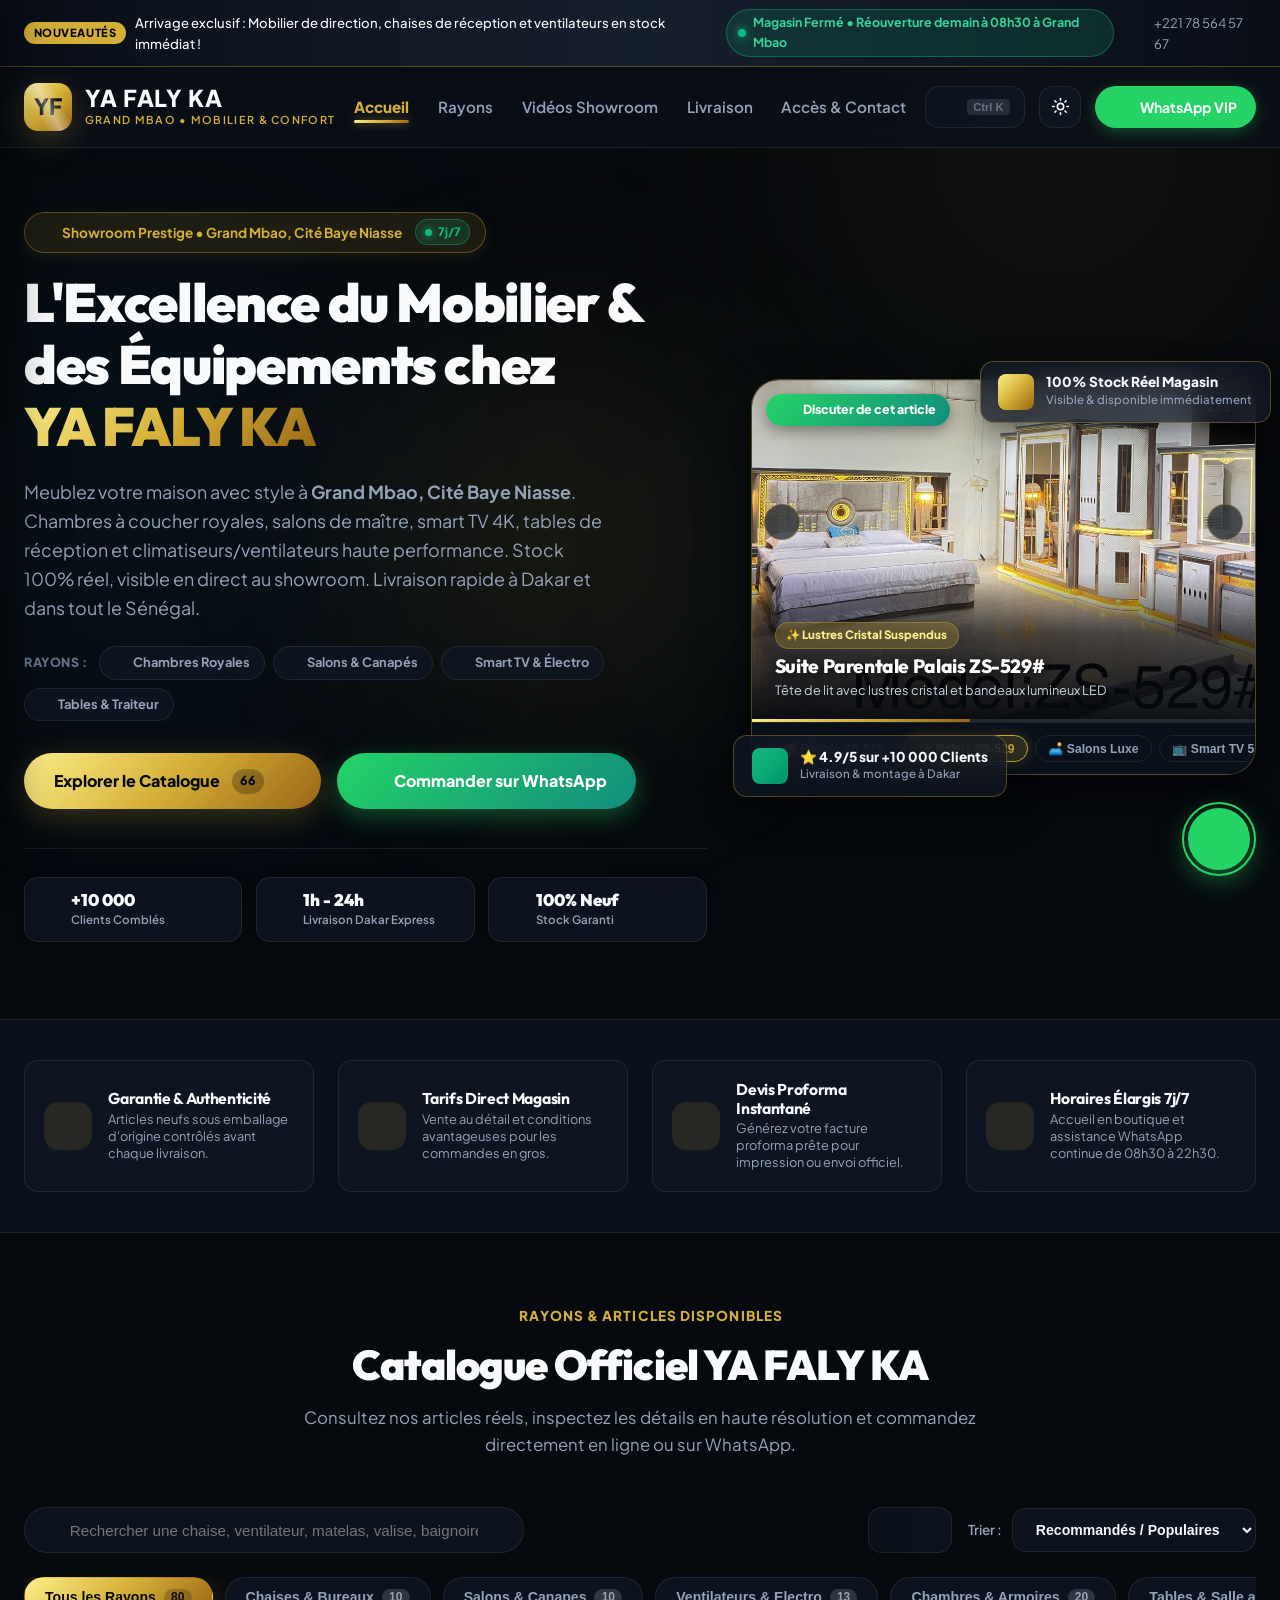
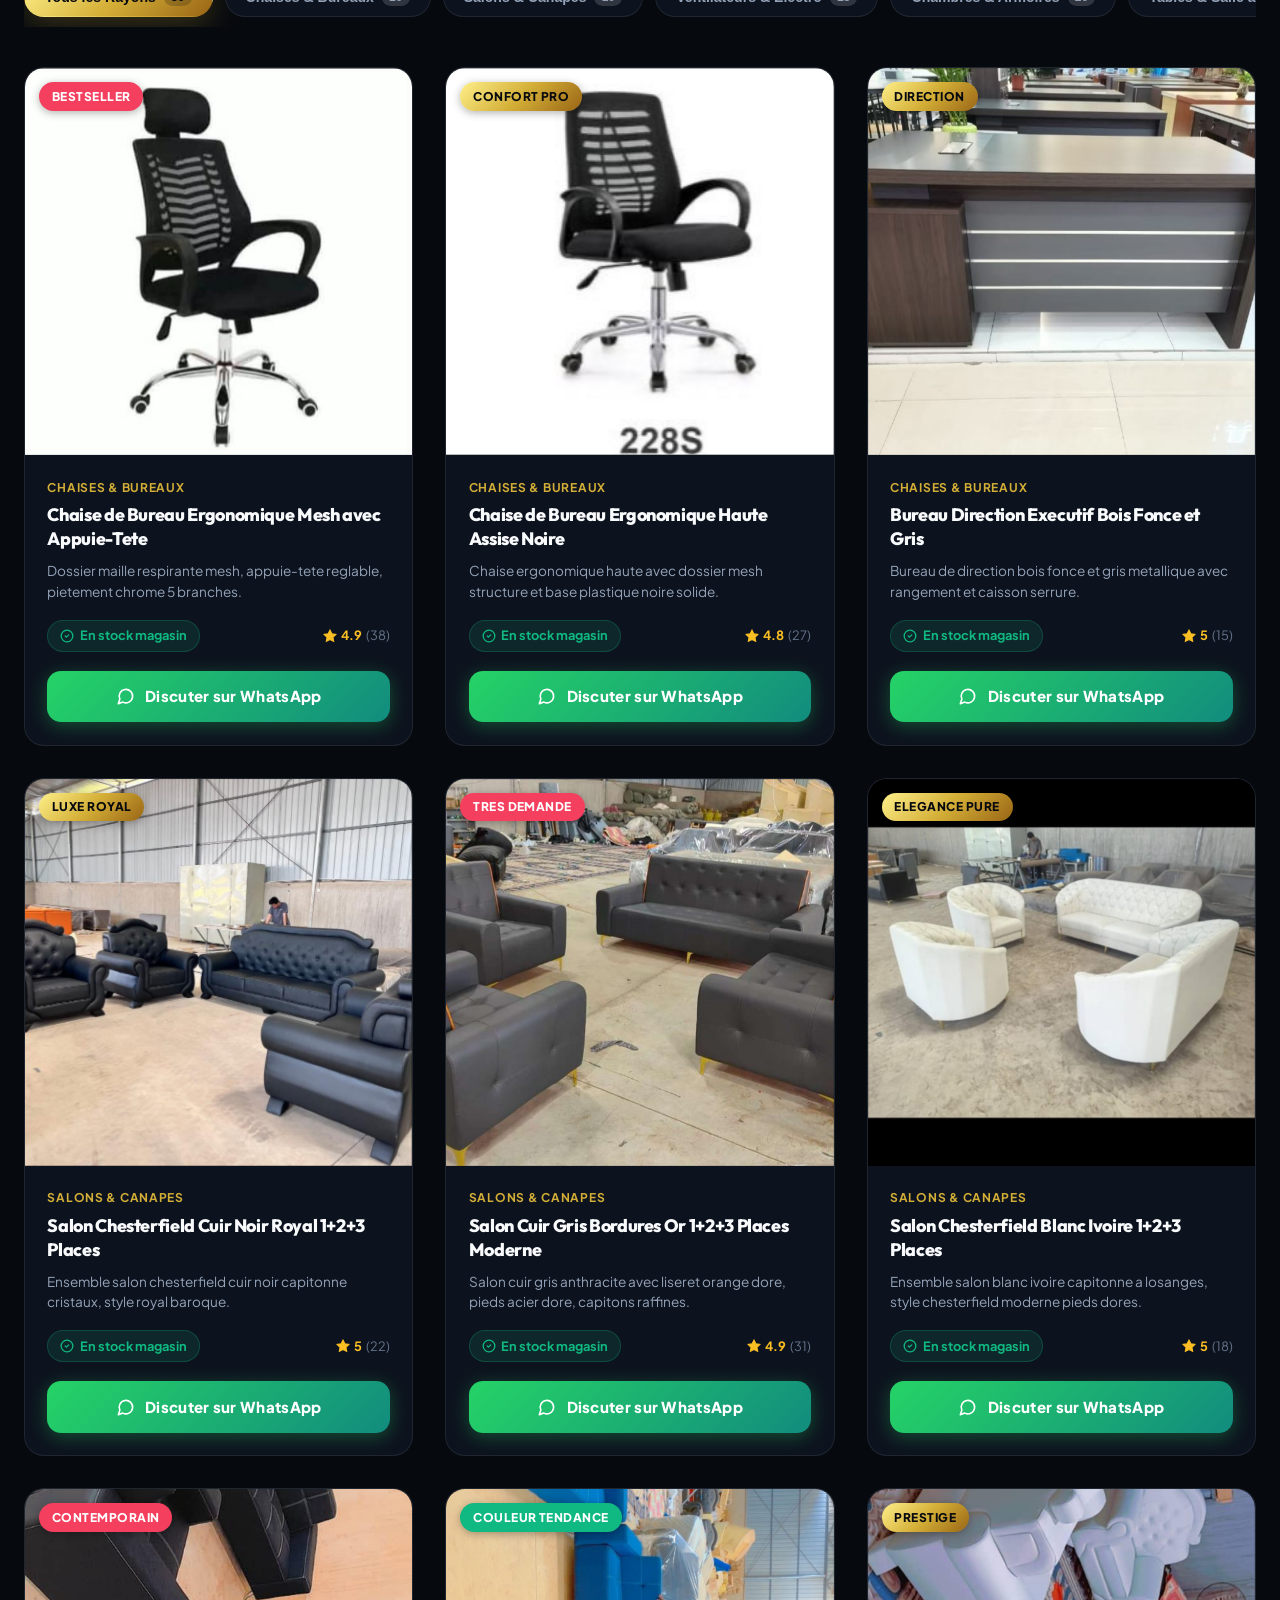
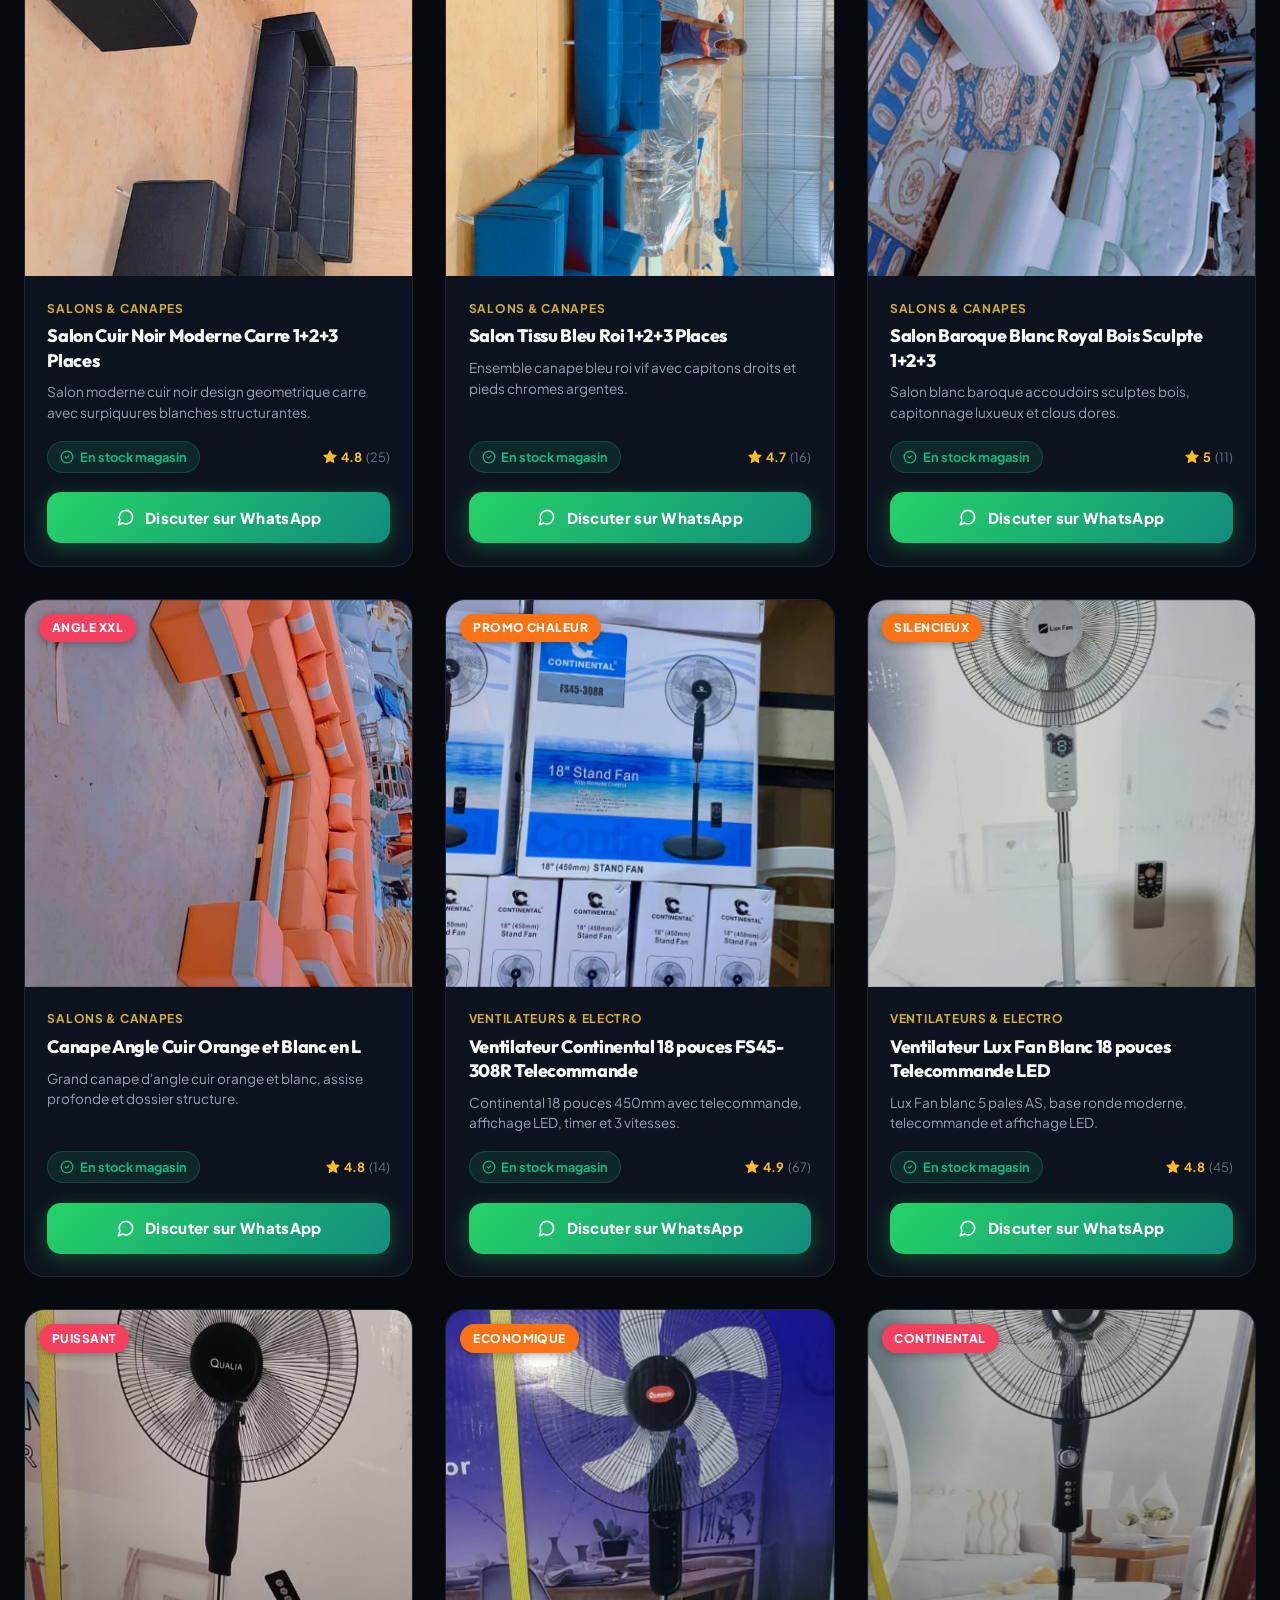
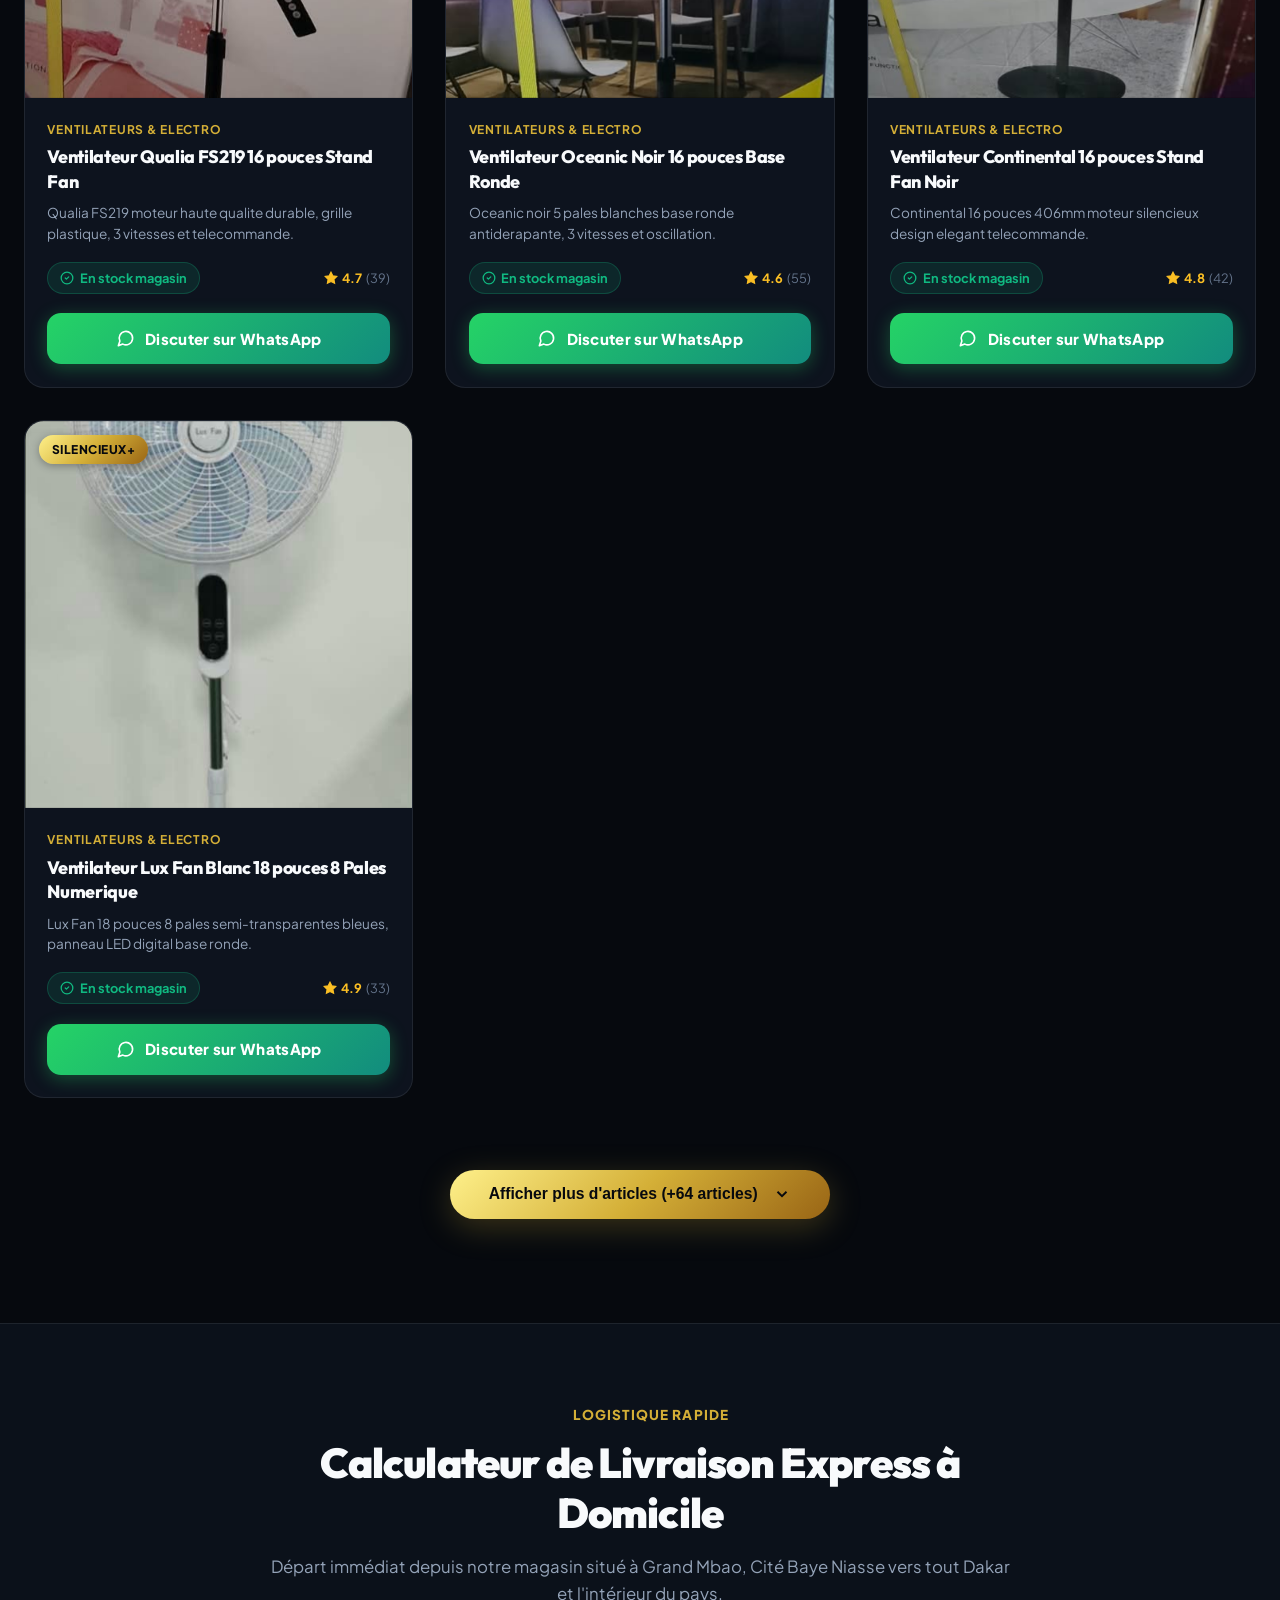
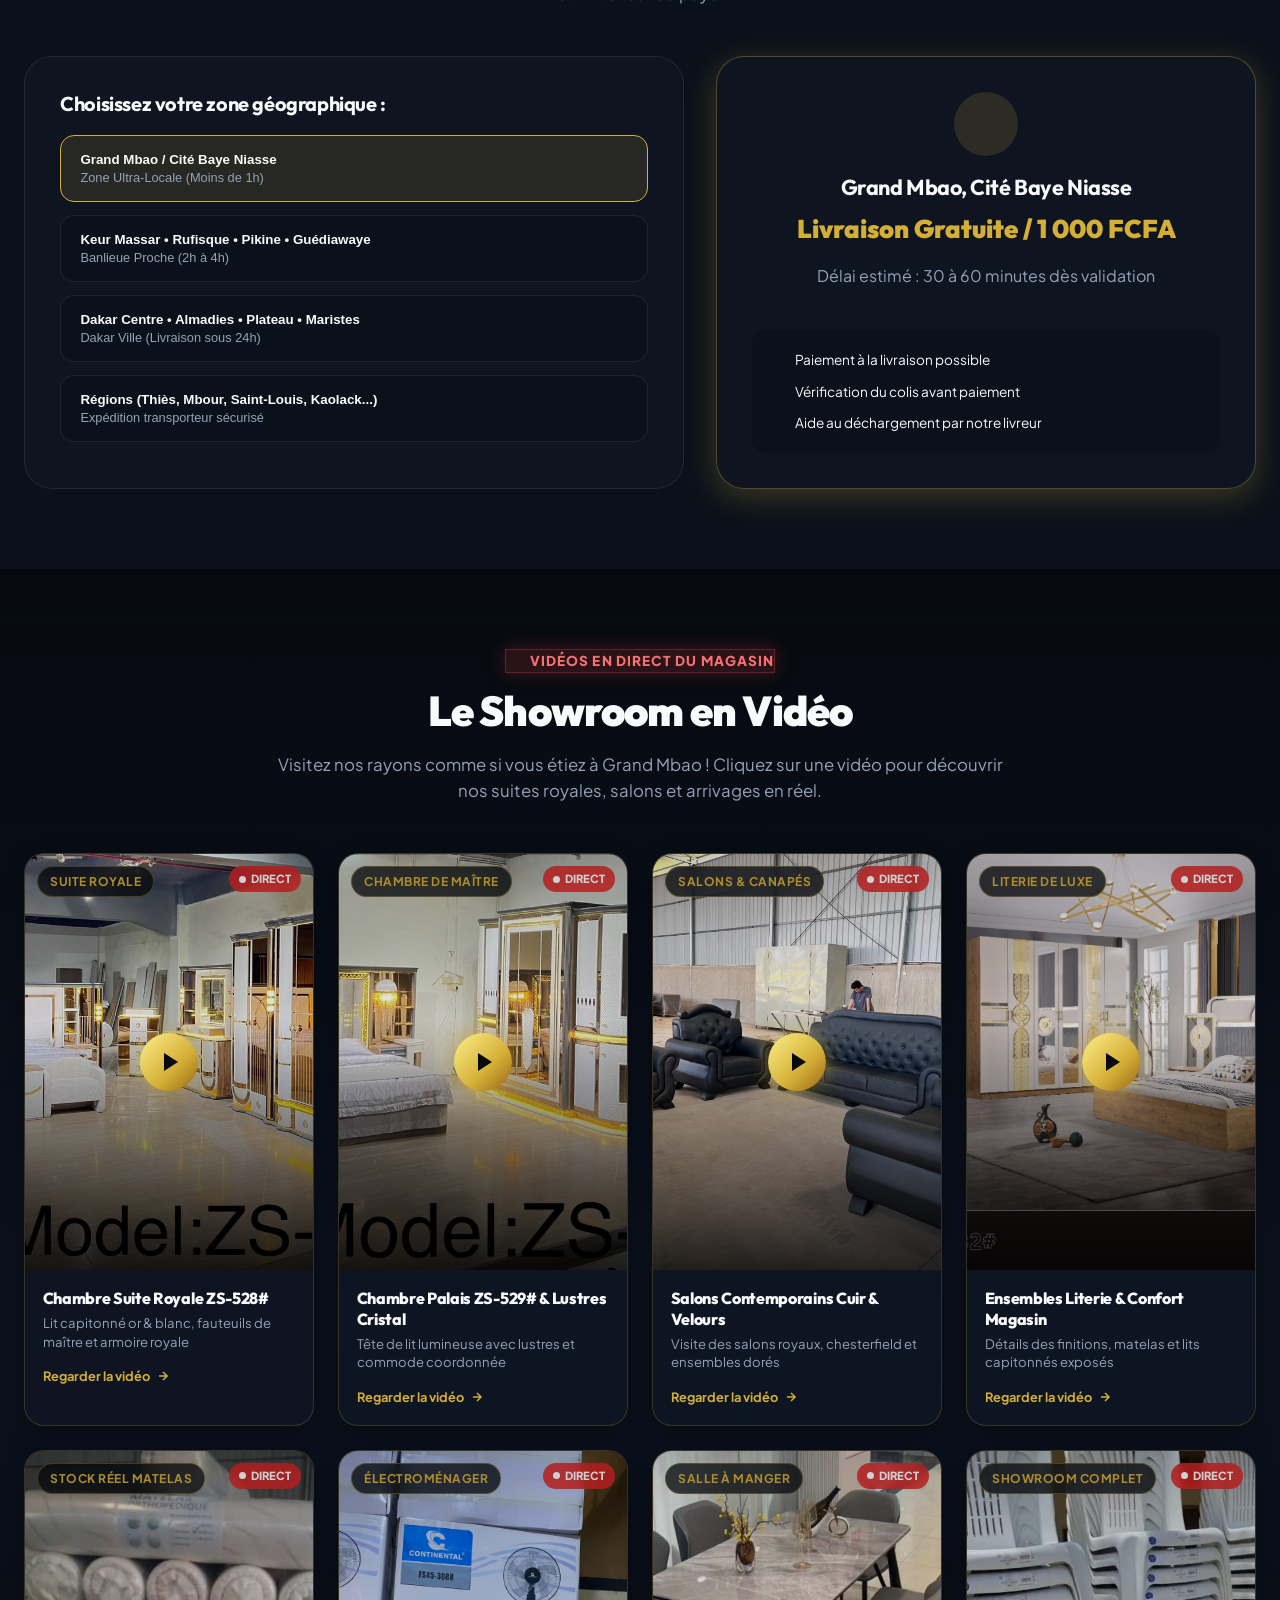
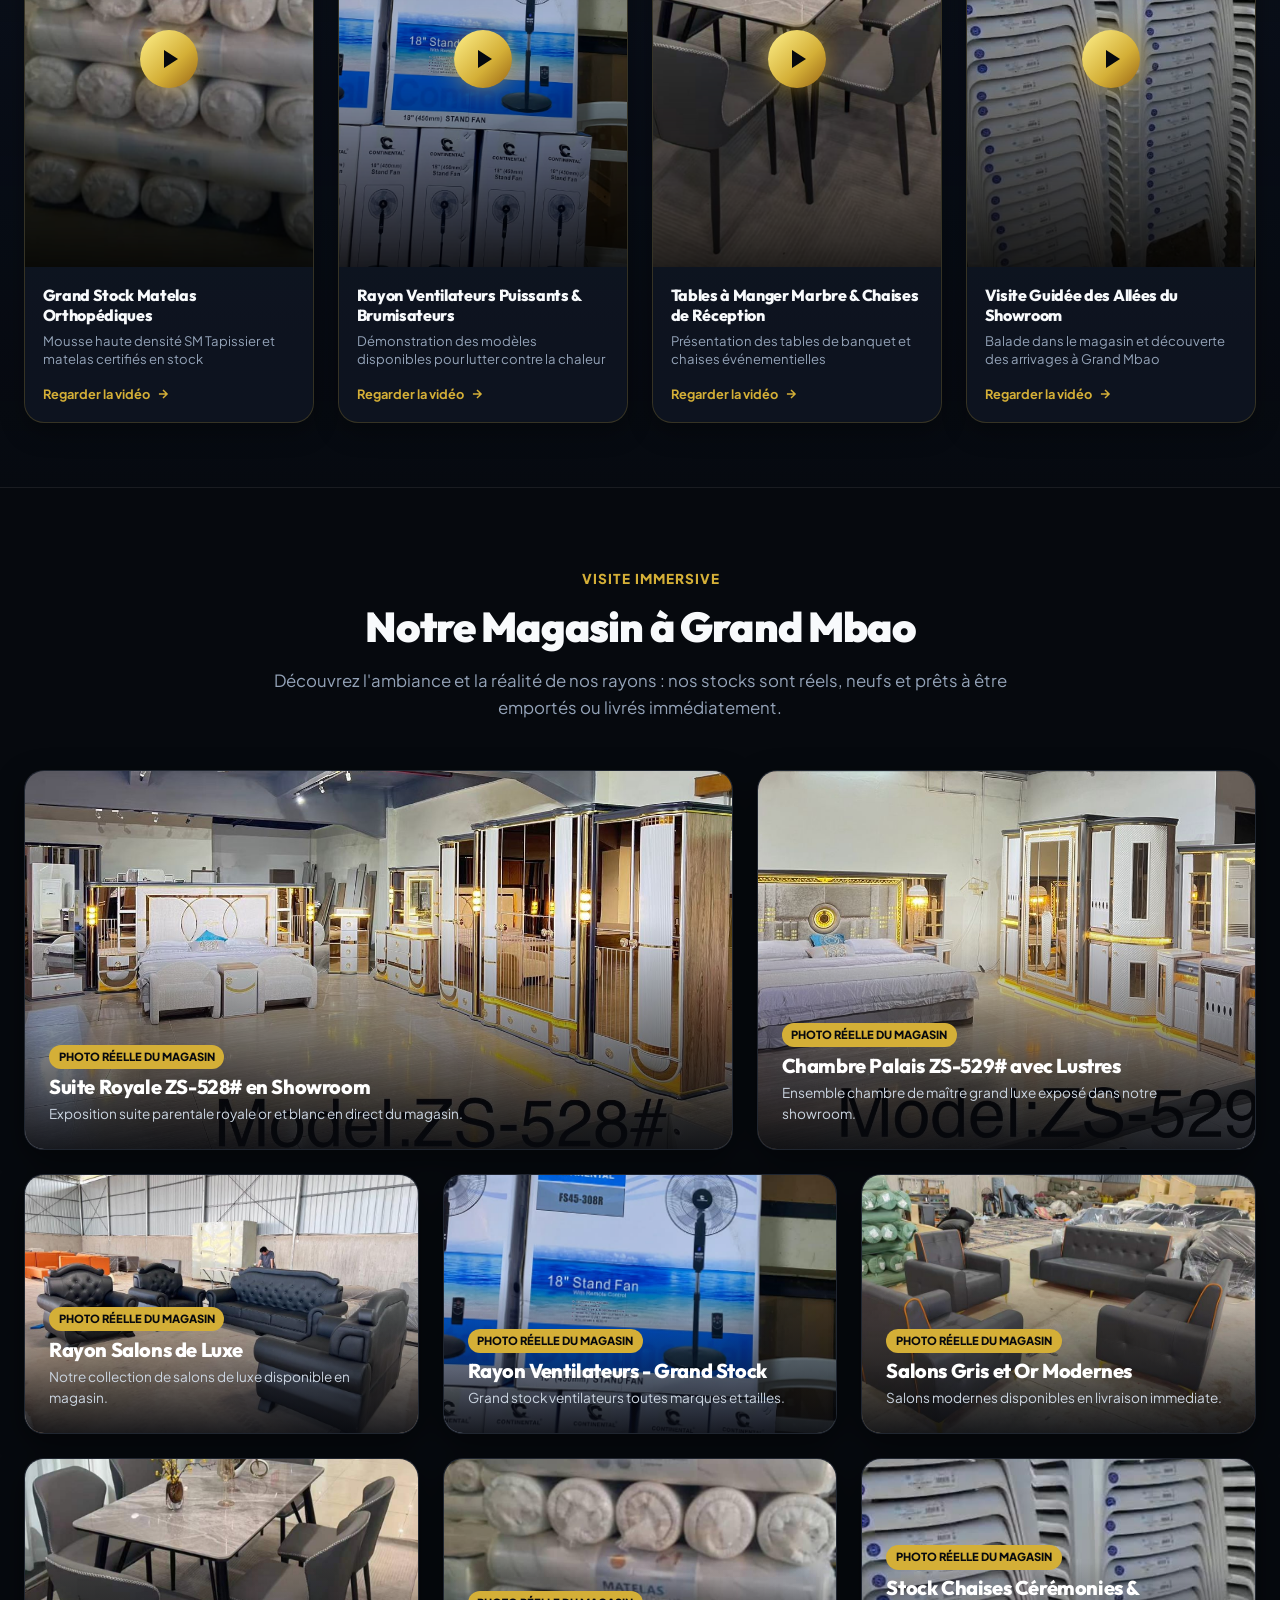
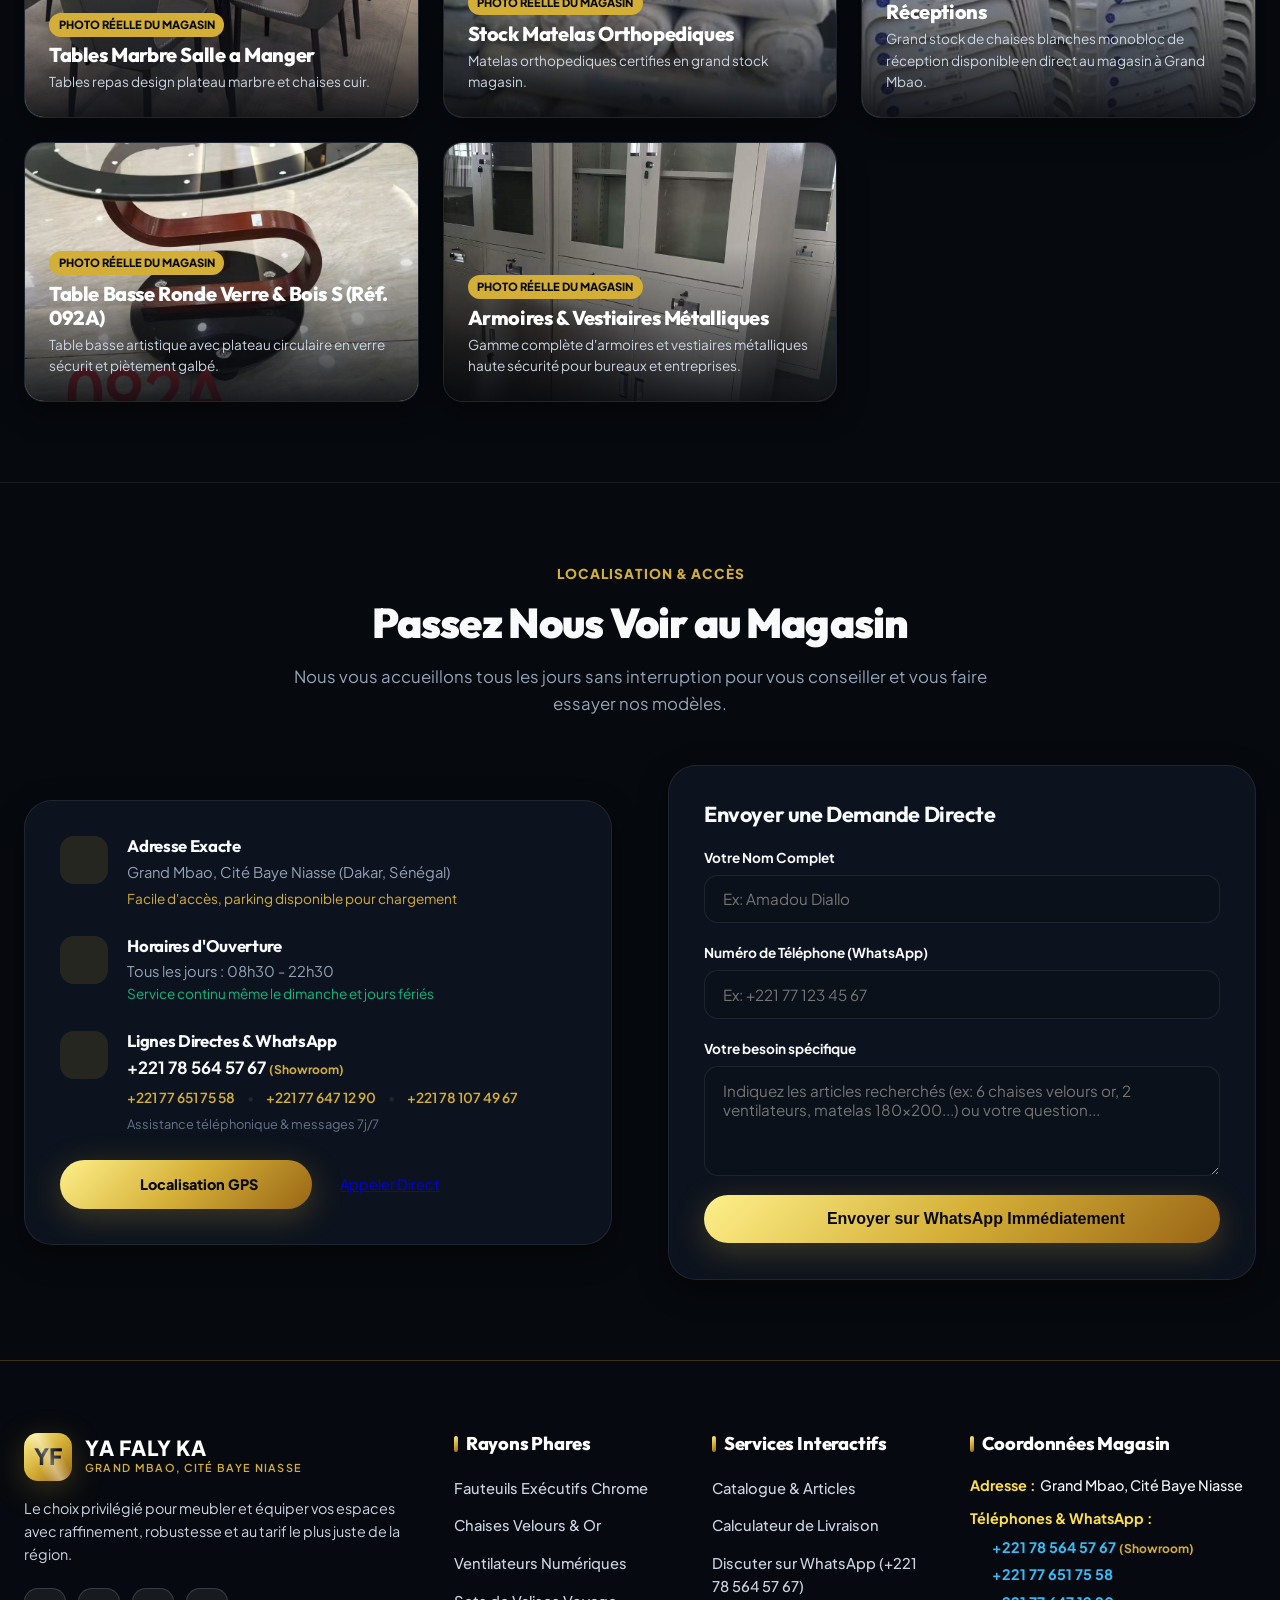
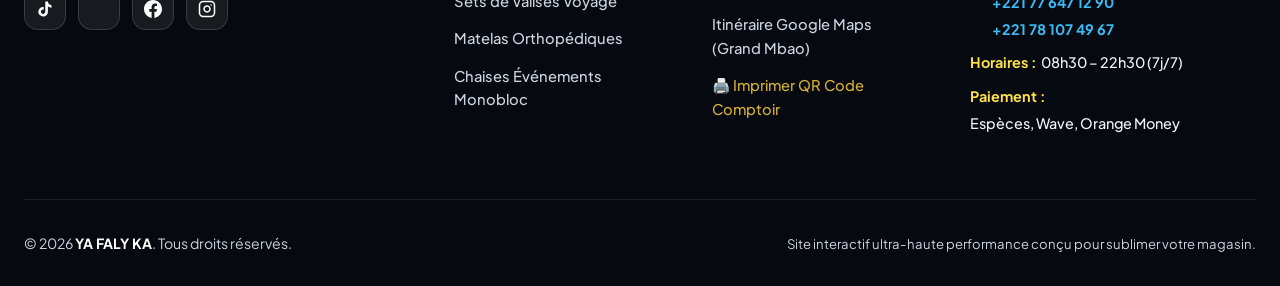
==== commit 67ef2701: "Amelioration lecteur video: spinner de chargement, preload metadata et gestion autoplay mobile" ====
--- a/index.html
+++ b/index.html
@@ -1085,7 +1085,10 @@
       </button>
 
       <div class="video-player-container">
-        <video id="showroomVideoPlayer" class="showroom-video-element" playsinline controls preload="none">
+        <div class="video-player-spinner" id="videoPlayerSpinner">
+          <div class="video-spinner-icon"></div>
+        </div>
+        <video id="showroomVideoPlayer" class="showroom-video-element" playsinline webkit-playsinline controls preload="metadata">
           Votre navigateur ne supporte pas la lecture vidéo.
         </video>
       </div>
--- a/css/style.css
+++ b/css/style.css
@@ -4168,6 +4168,31 @@
   overflow: hidden;
 }
 
+.video-player-spinner {
+  position: absolute;
+  top: 50%;
+  left: 50%;
+  transform: translate(-50%, -50%);
+  display: none;
+  align-items: center;
+  justify-content: center;
+  z-index: 5;
+  pointer-events: none;
+}
+
+.video-spinner-icon {
+  width: 48px;
+  height: 48px;
+  border: 4px solid rgba(255, 255, 255, 0.2);
+  border-top-color: var(--accent-gold);
+  border-radius: 50%;
+  animation: videoSpin 0.8s linear infinite;
+}
+
+@keyframes videoSpin {
+  to { transform: rotate(360deg); }
+}
+
 .showroom-video-element {
   width: 100%;
   max-height: 60vh;
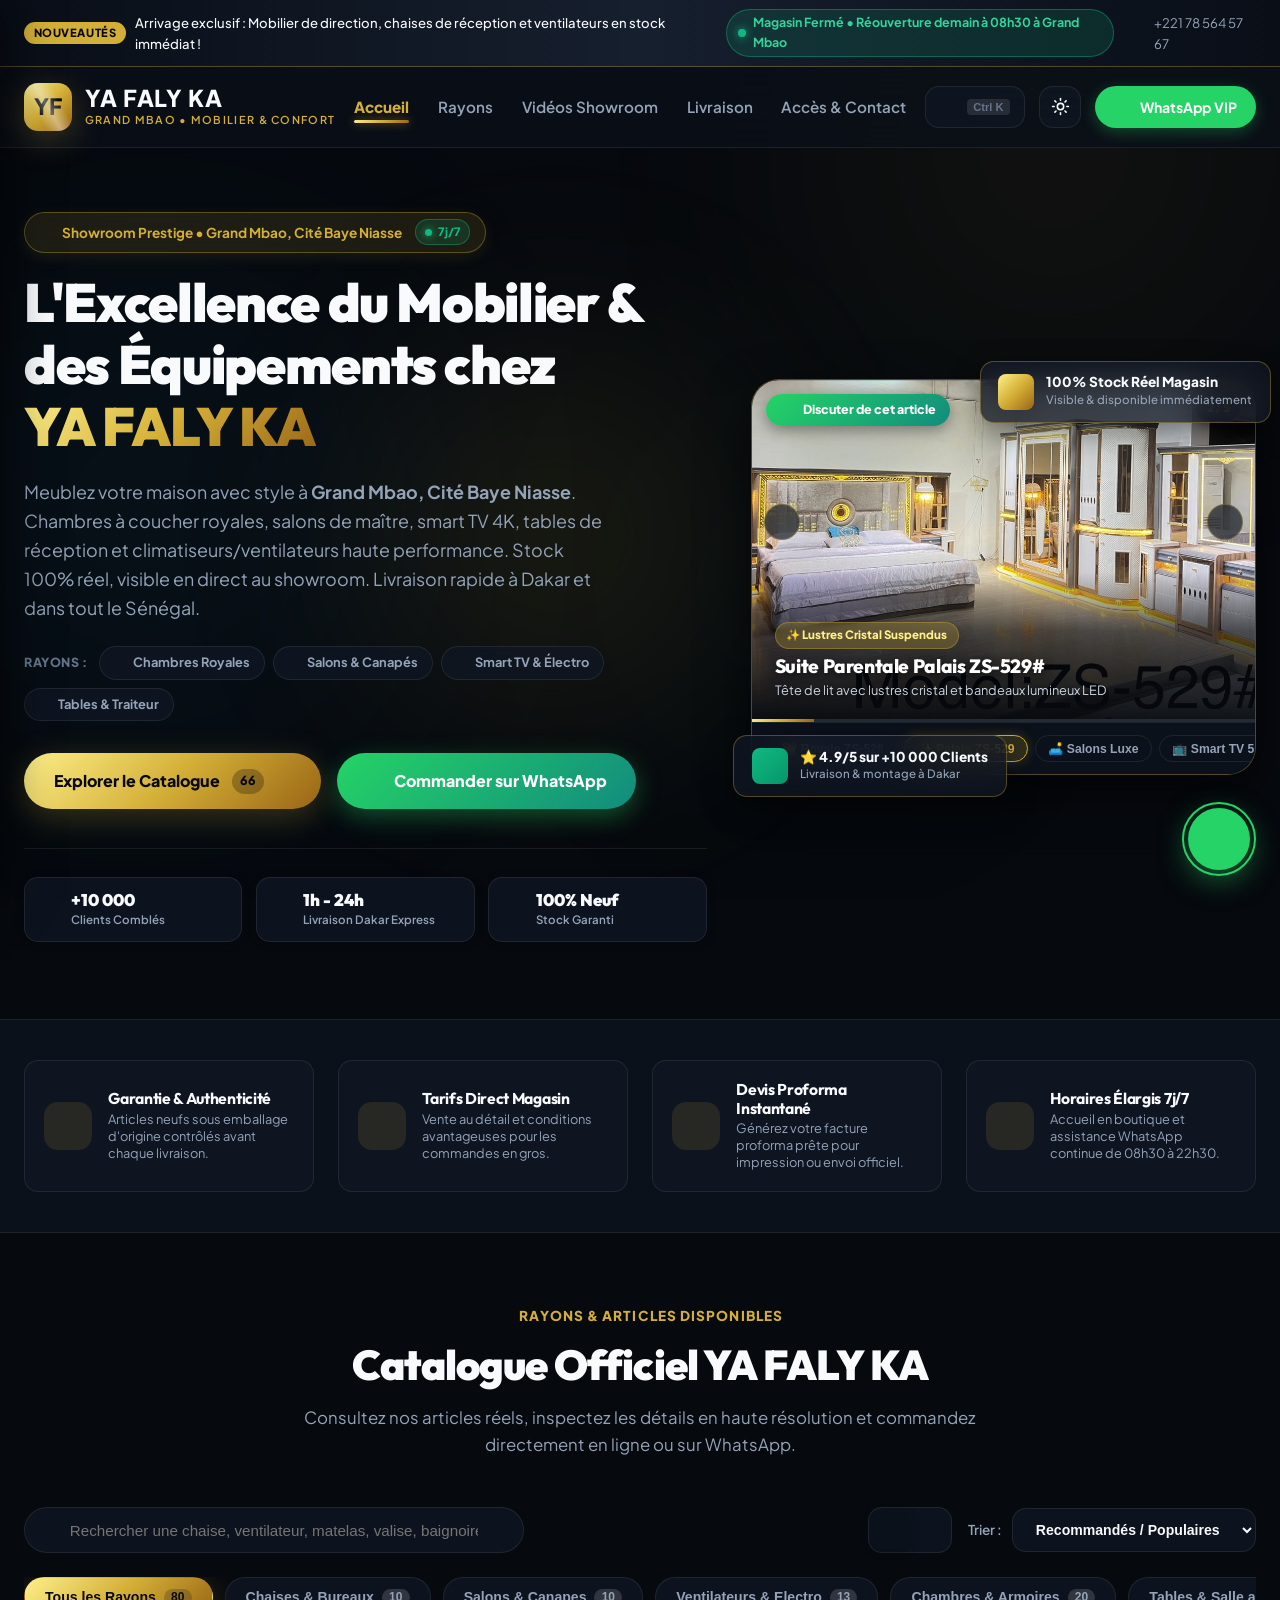
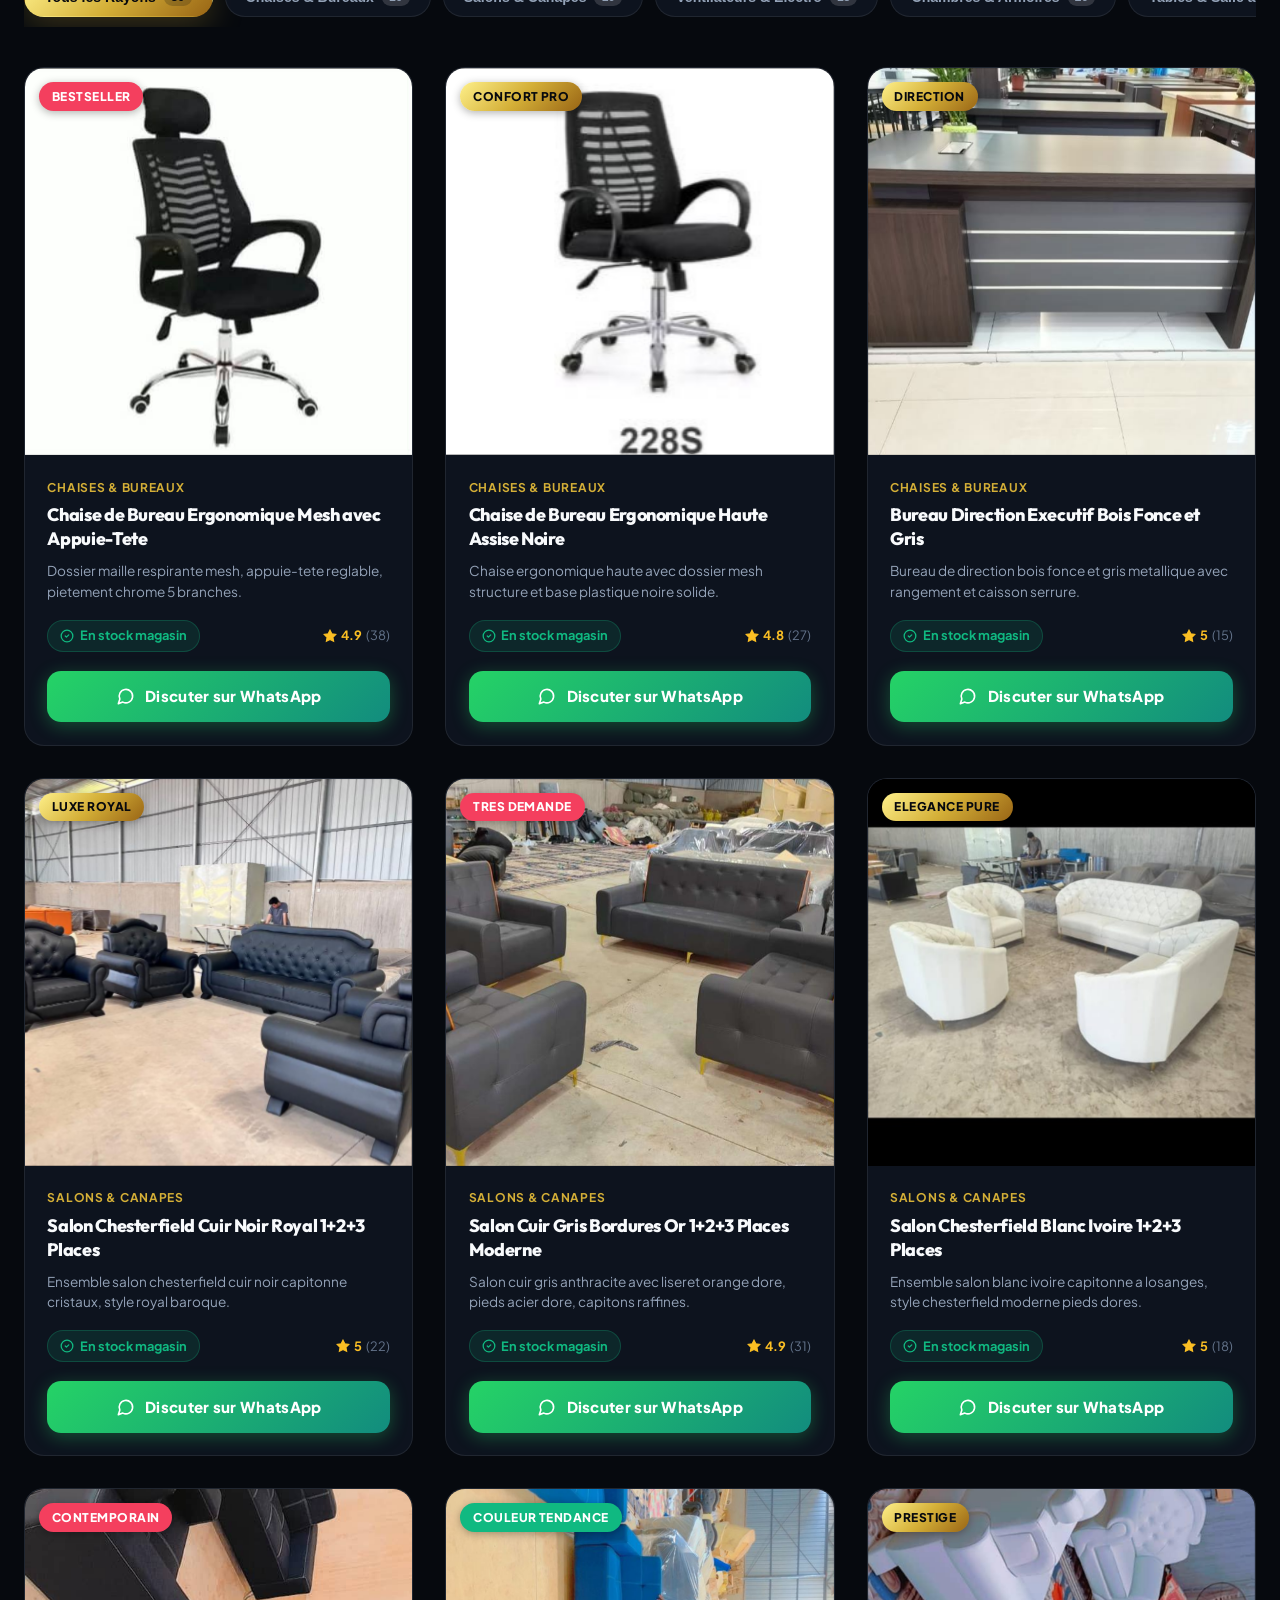
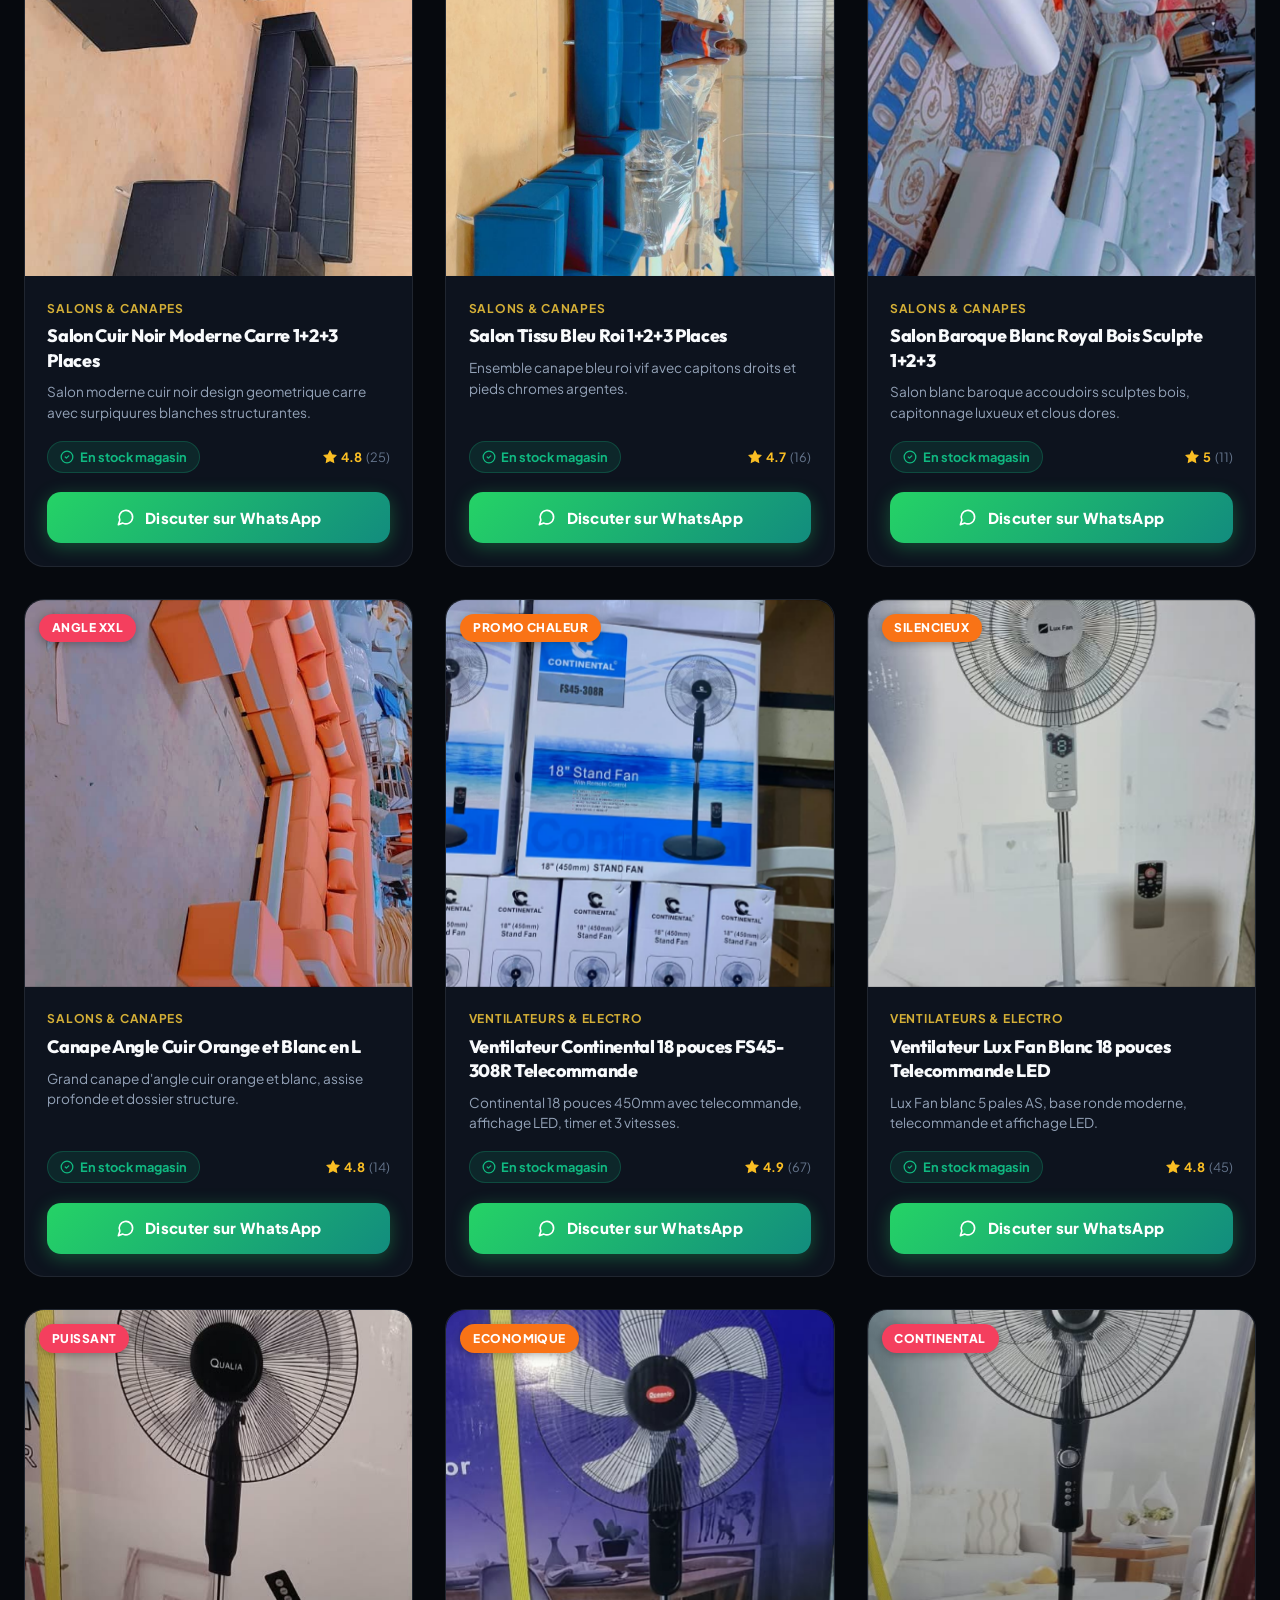
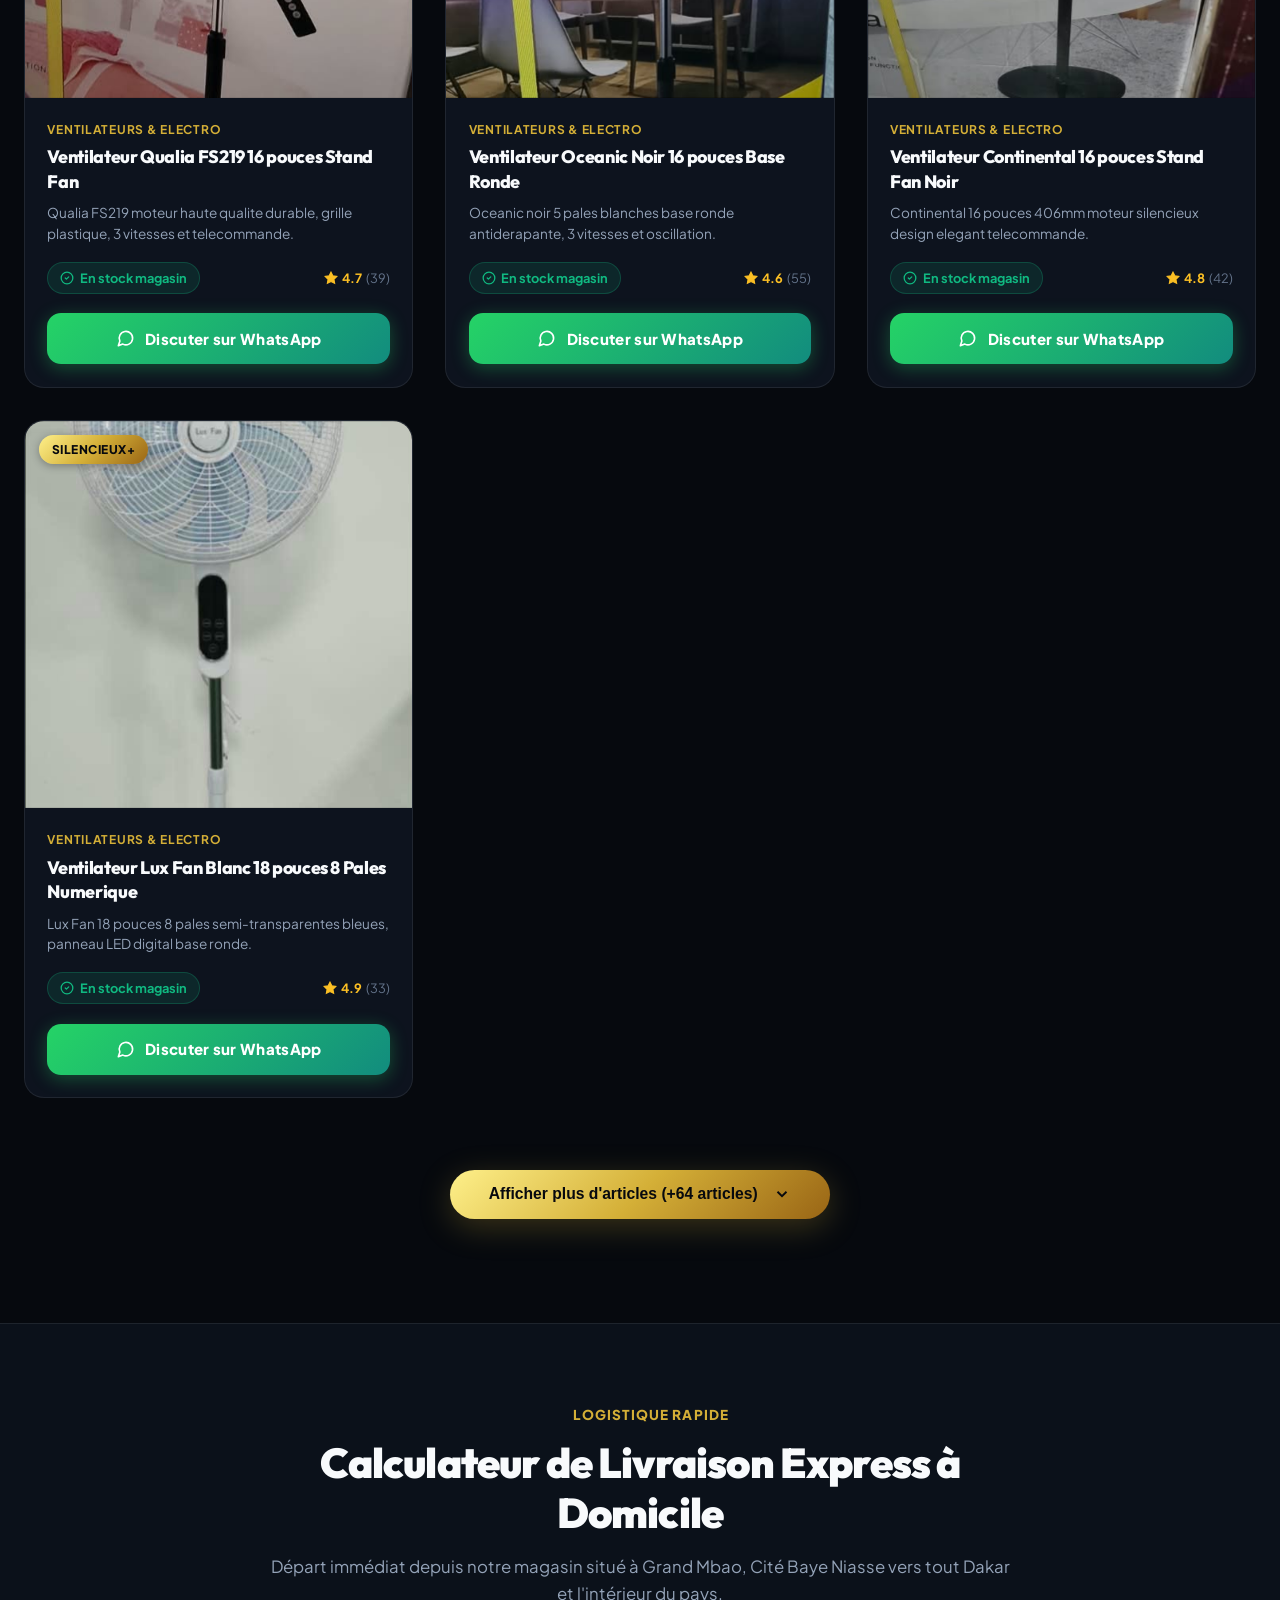
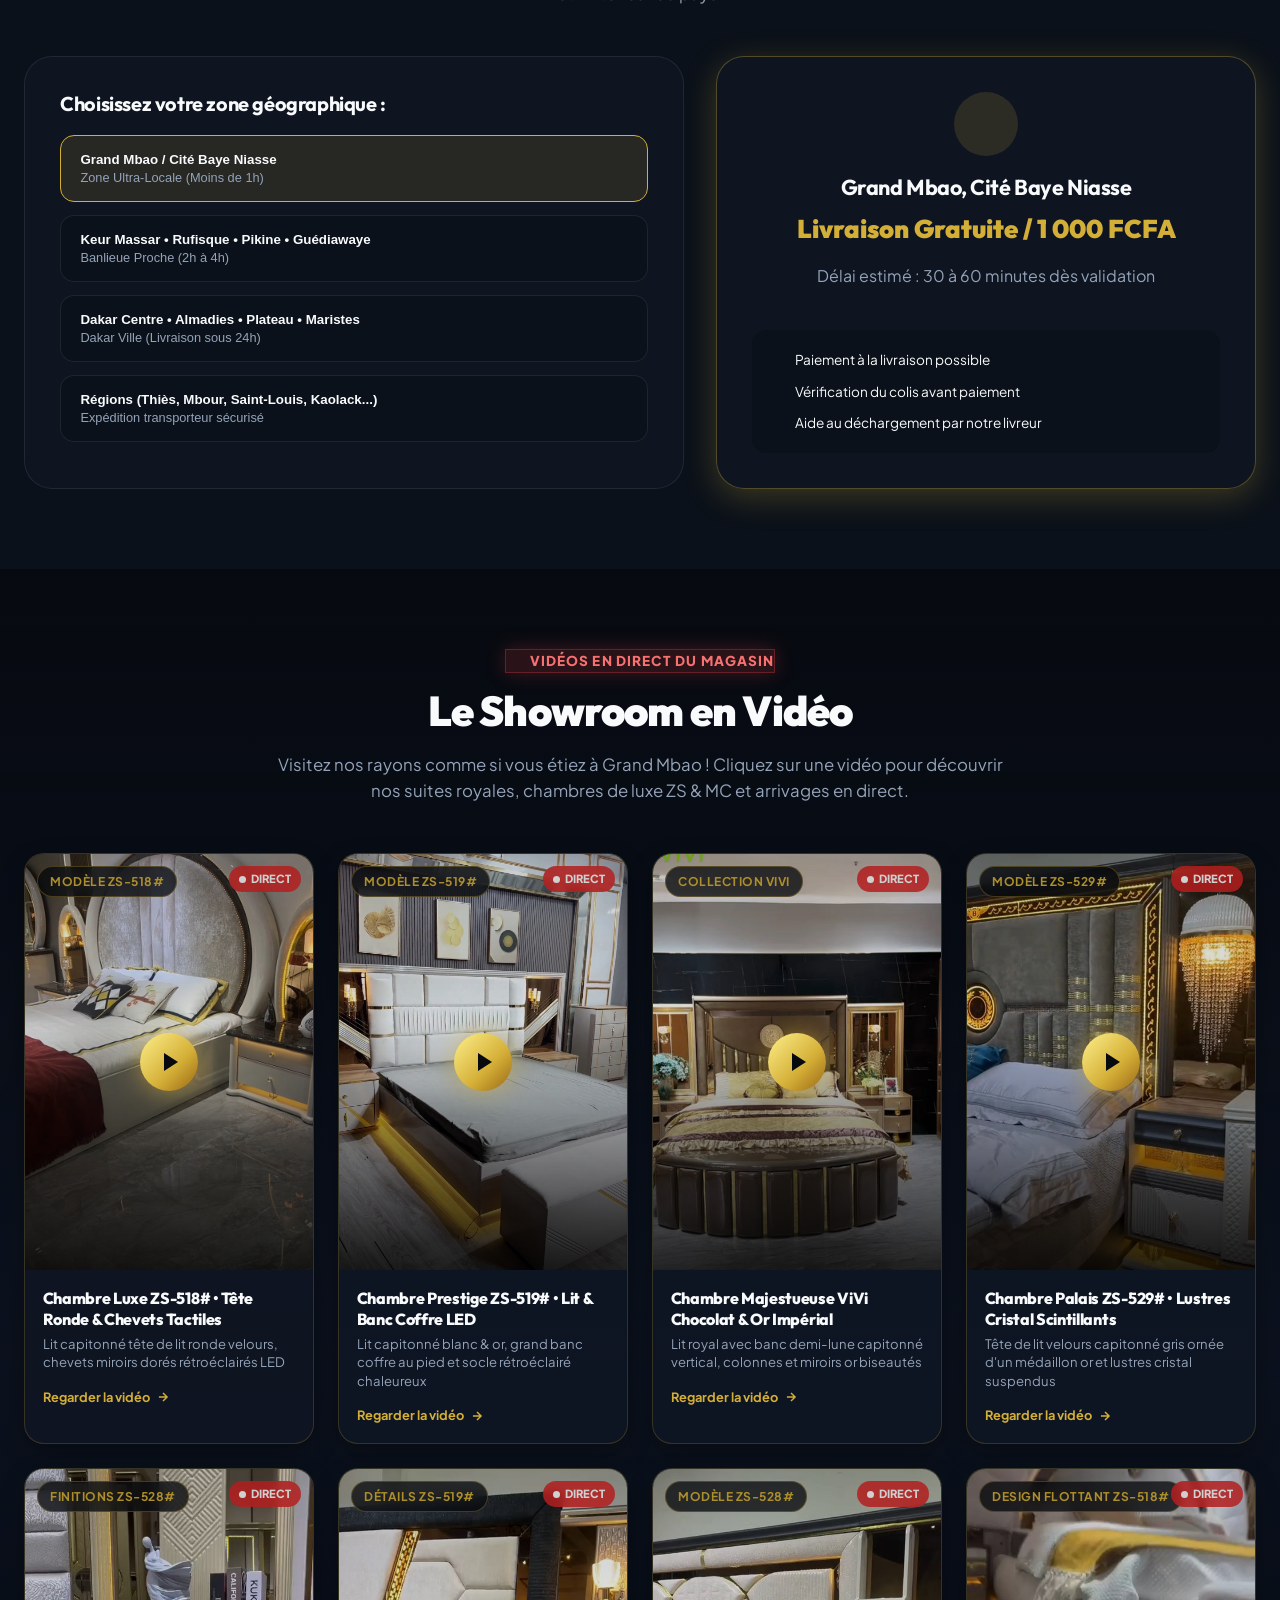
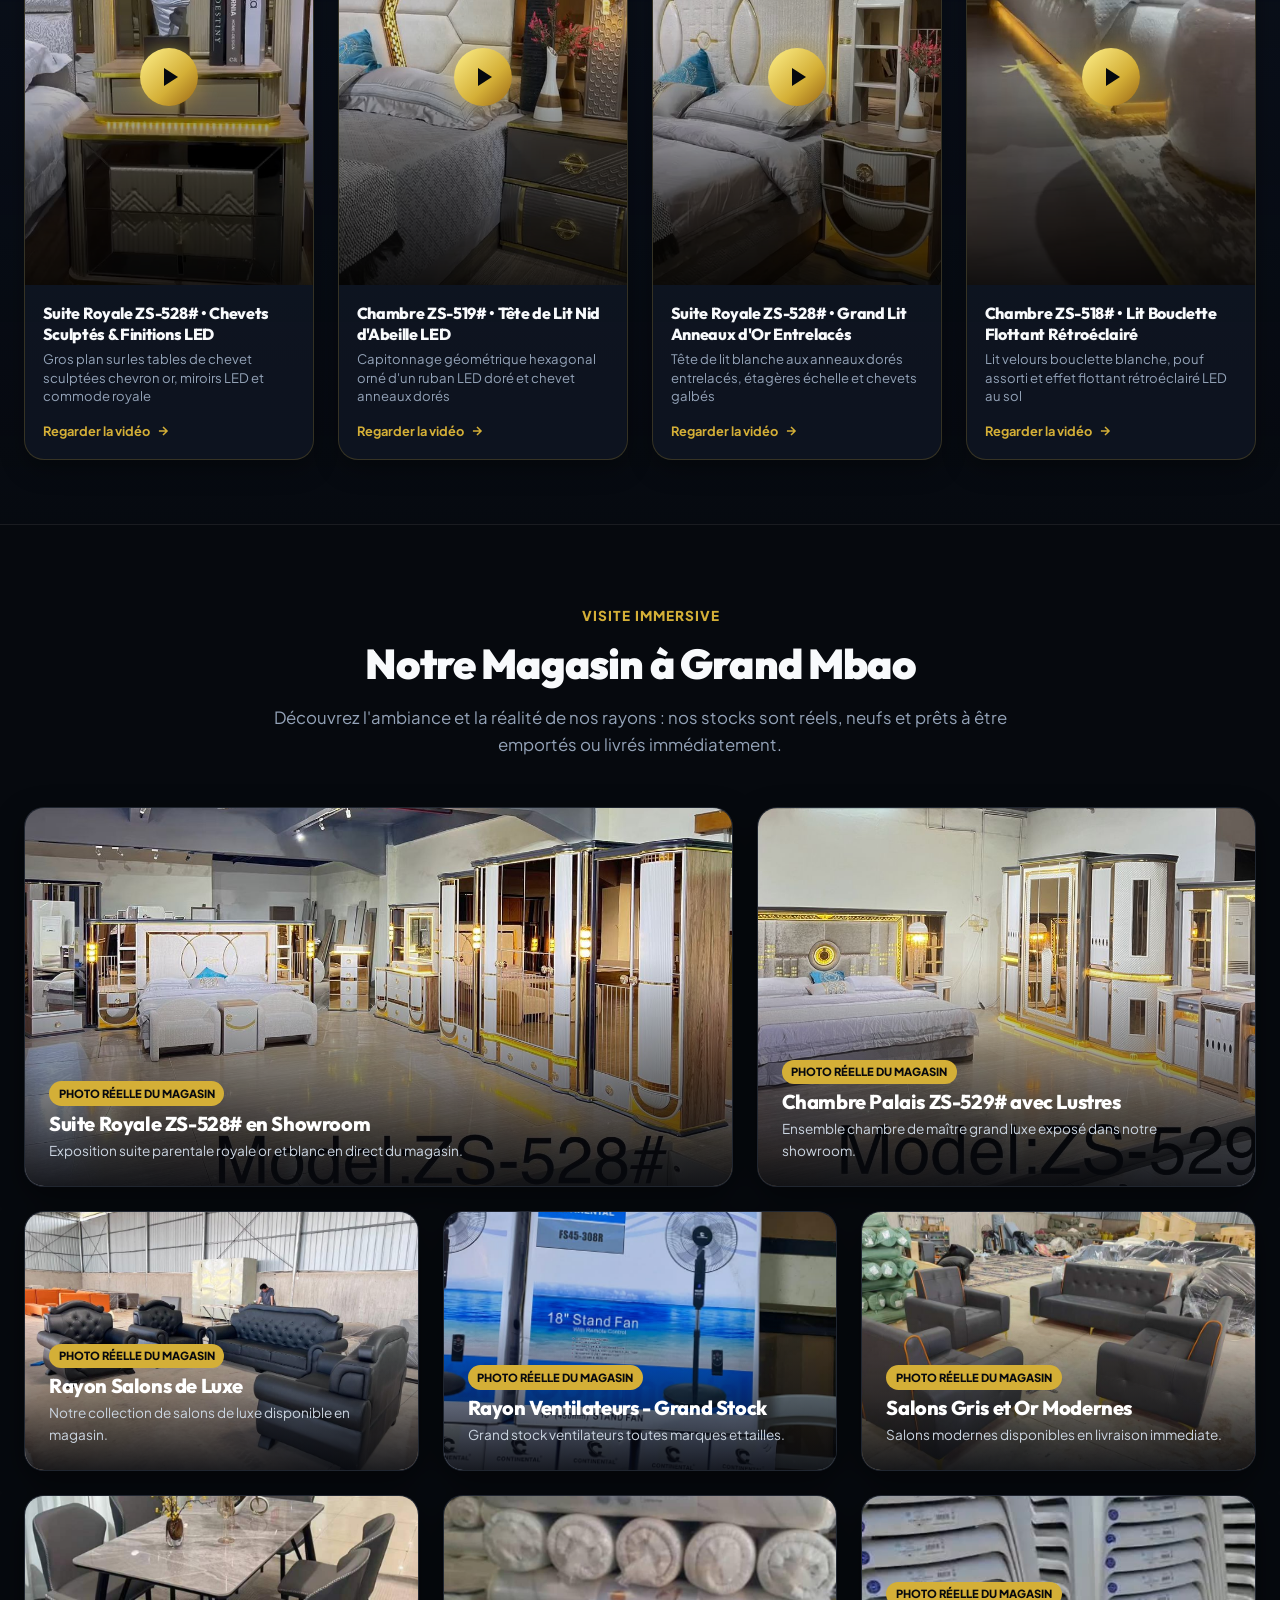
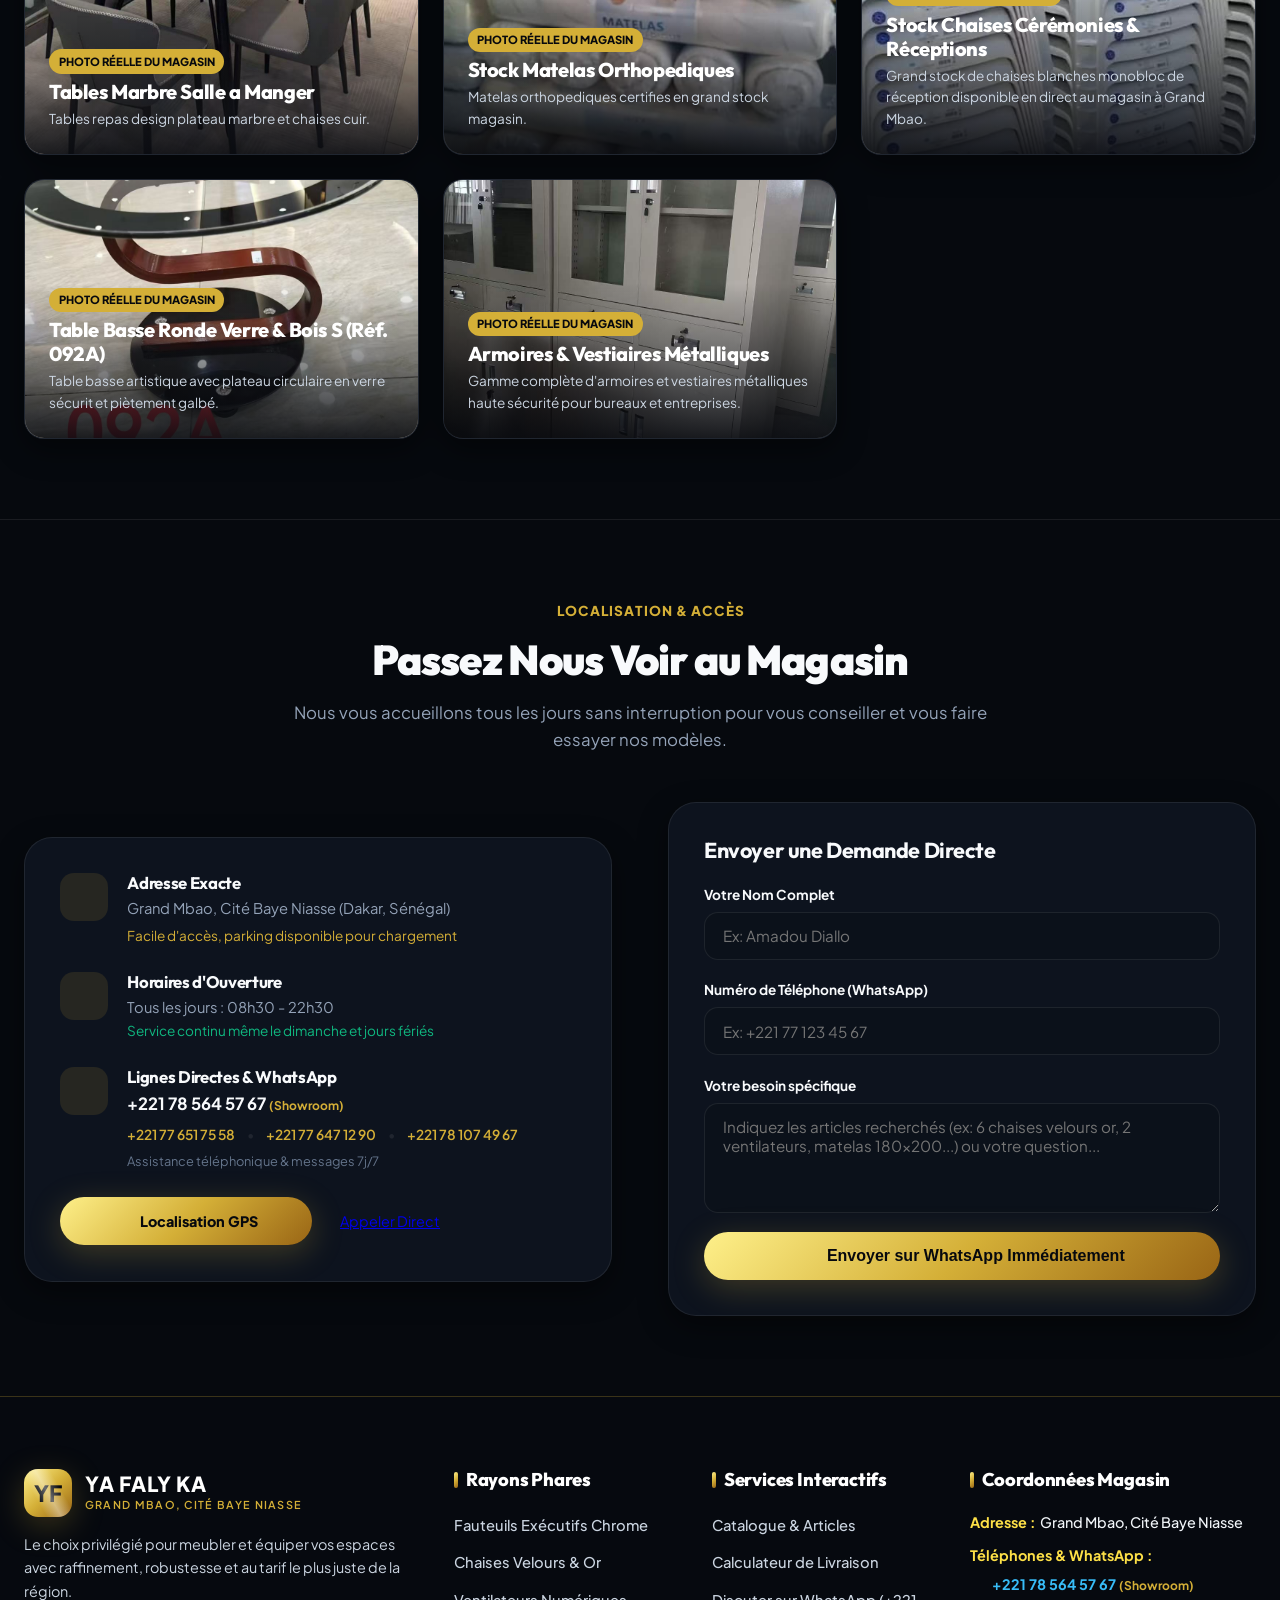
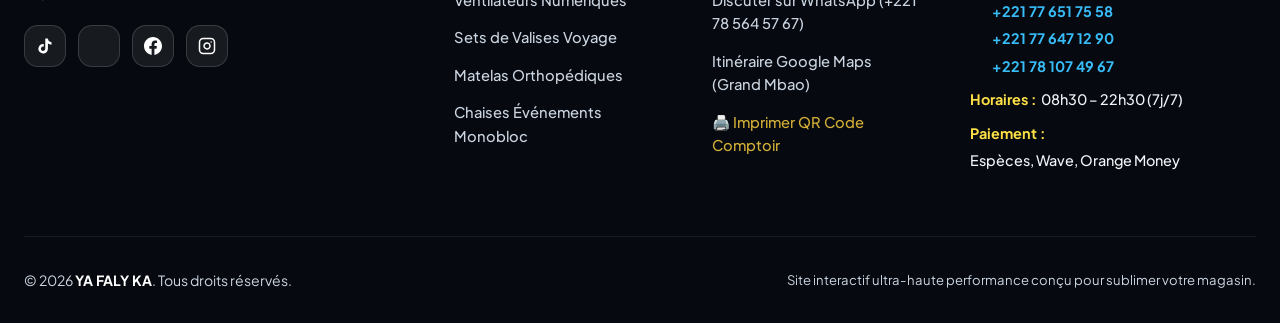
==== commit 7b046b46: "Correction complete de la synchronisation des 8 videos showroom: chaque video correspond desormais a" ====
--- a/index.html
+++ b/index.html
@@ -562,7 +562,7 @@
             Vidéos en Direct du Magasin
           </span>
           <h2 class="section-title">Le Showroom en Vidéo</h2>
-          <p class="section-desc">Visitez nos rayons comme si vous étiez à Grand Mbao ! Cliquez sur une vidéo pour découvrir nos suites royales, salons et arrivages en réel.</p>
+          <p class="section-desc">Visitez nos rayons comme si vous étiez à Grand Mbao ! Cliquez sur une vidéo pour découvrir nos suites royales, chambres de luxe ZS & MC et arrivages en direct.</p>
         </div>
 
         <div class="video-grid" id="videoShowroomGrid">
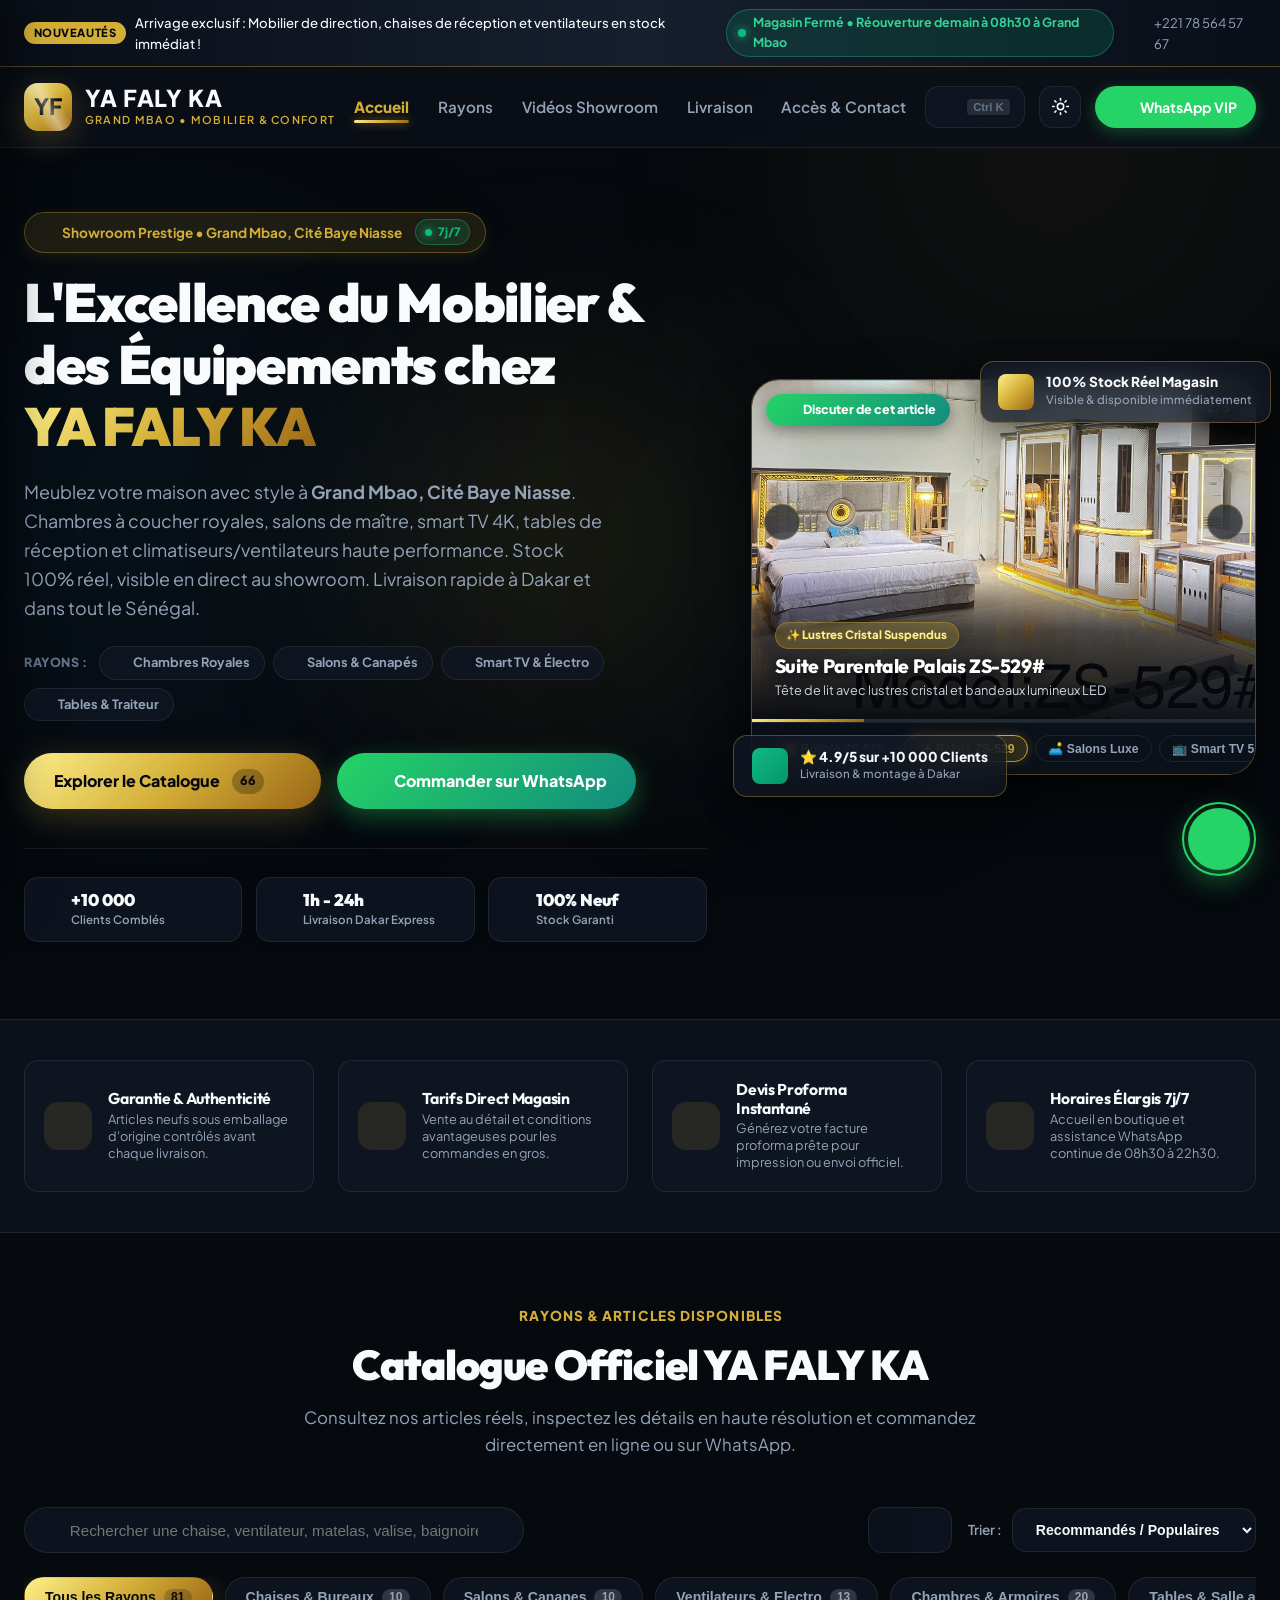
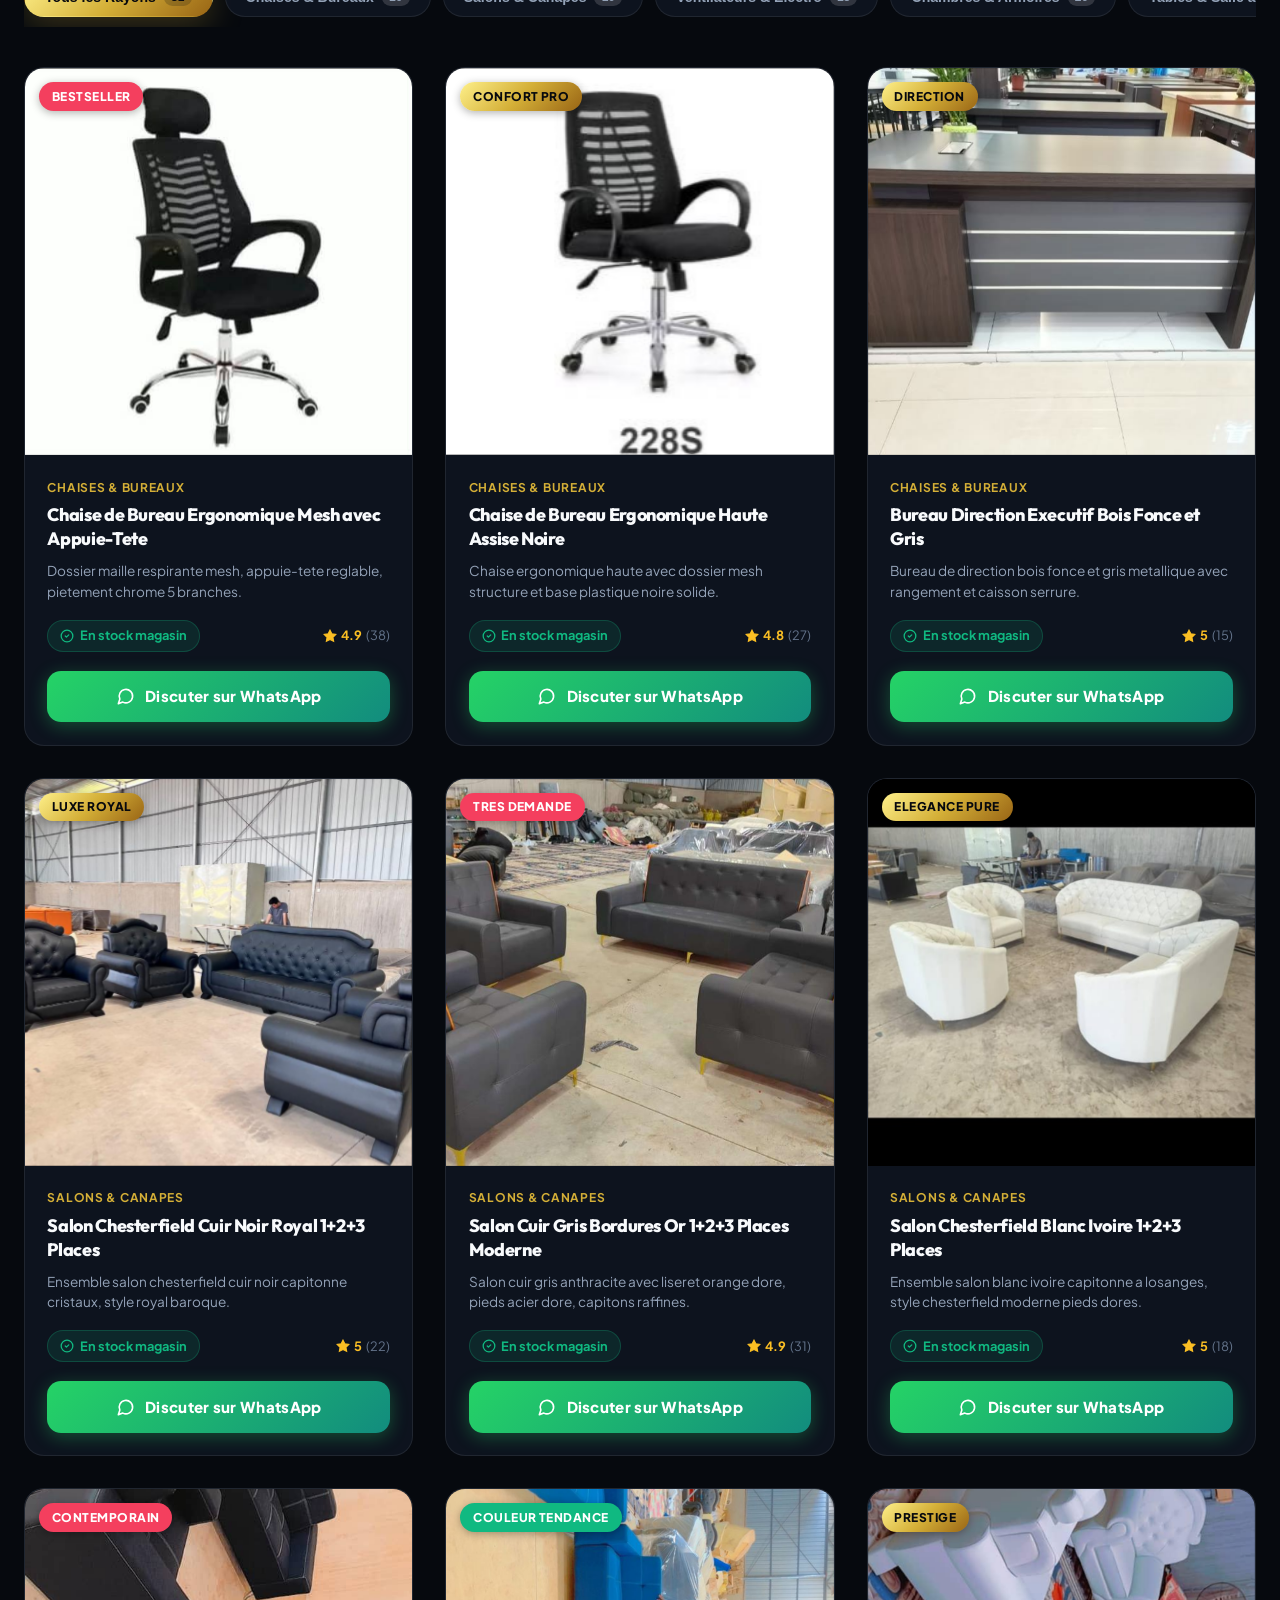
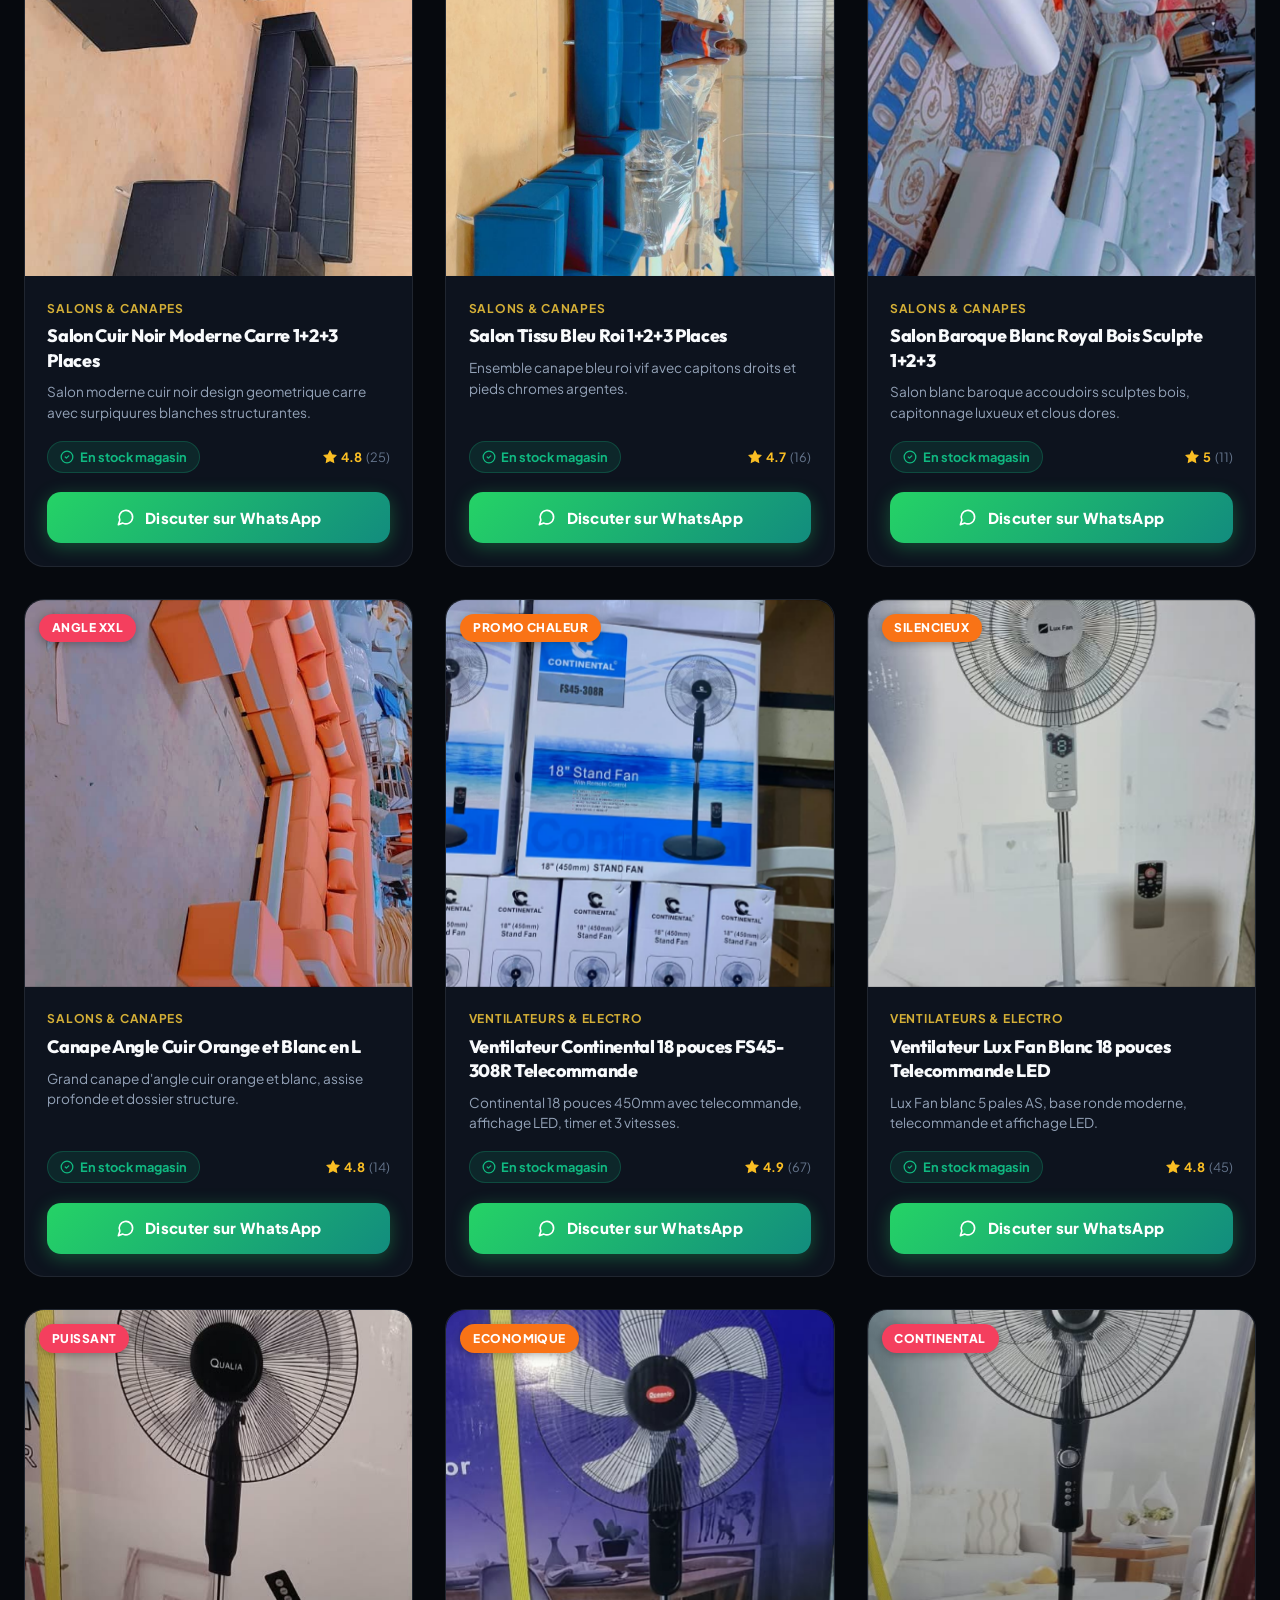
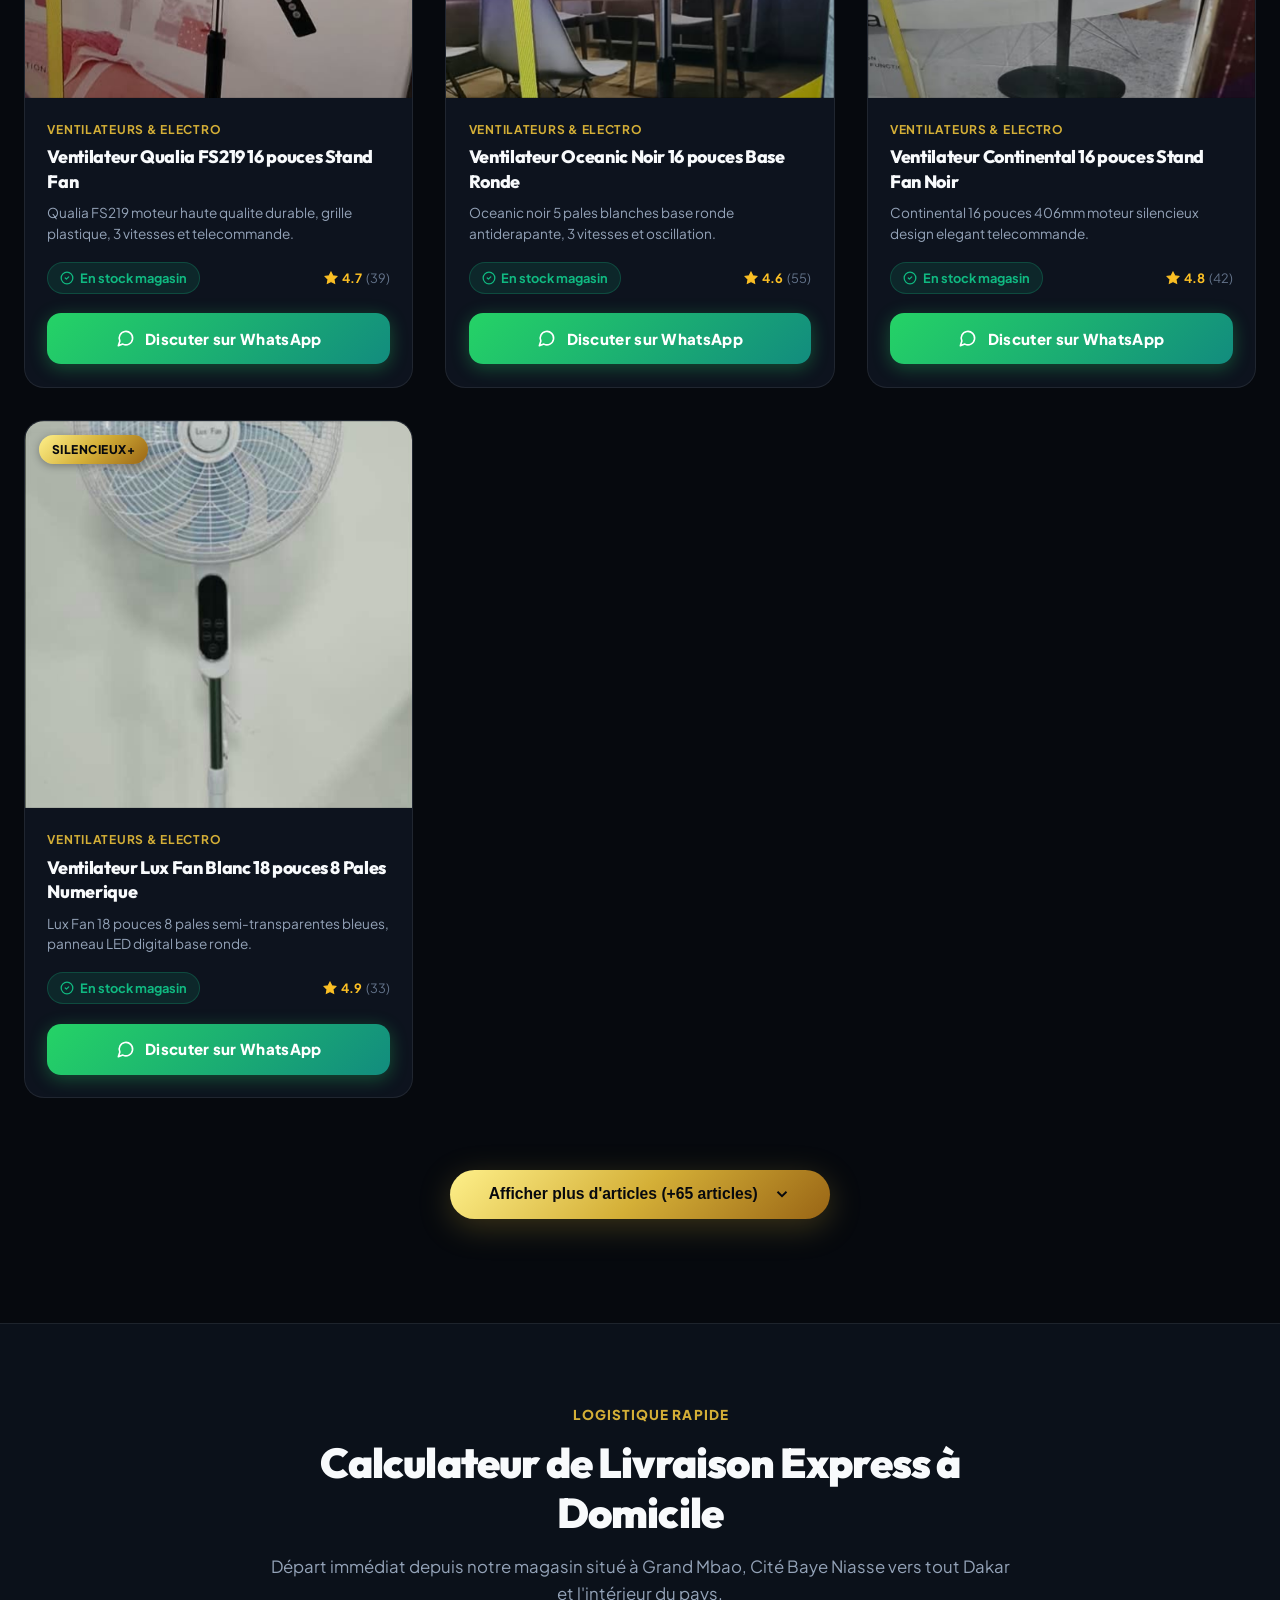
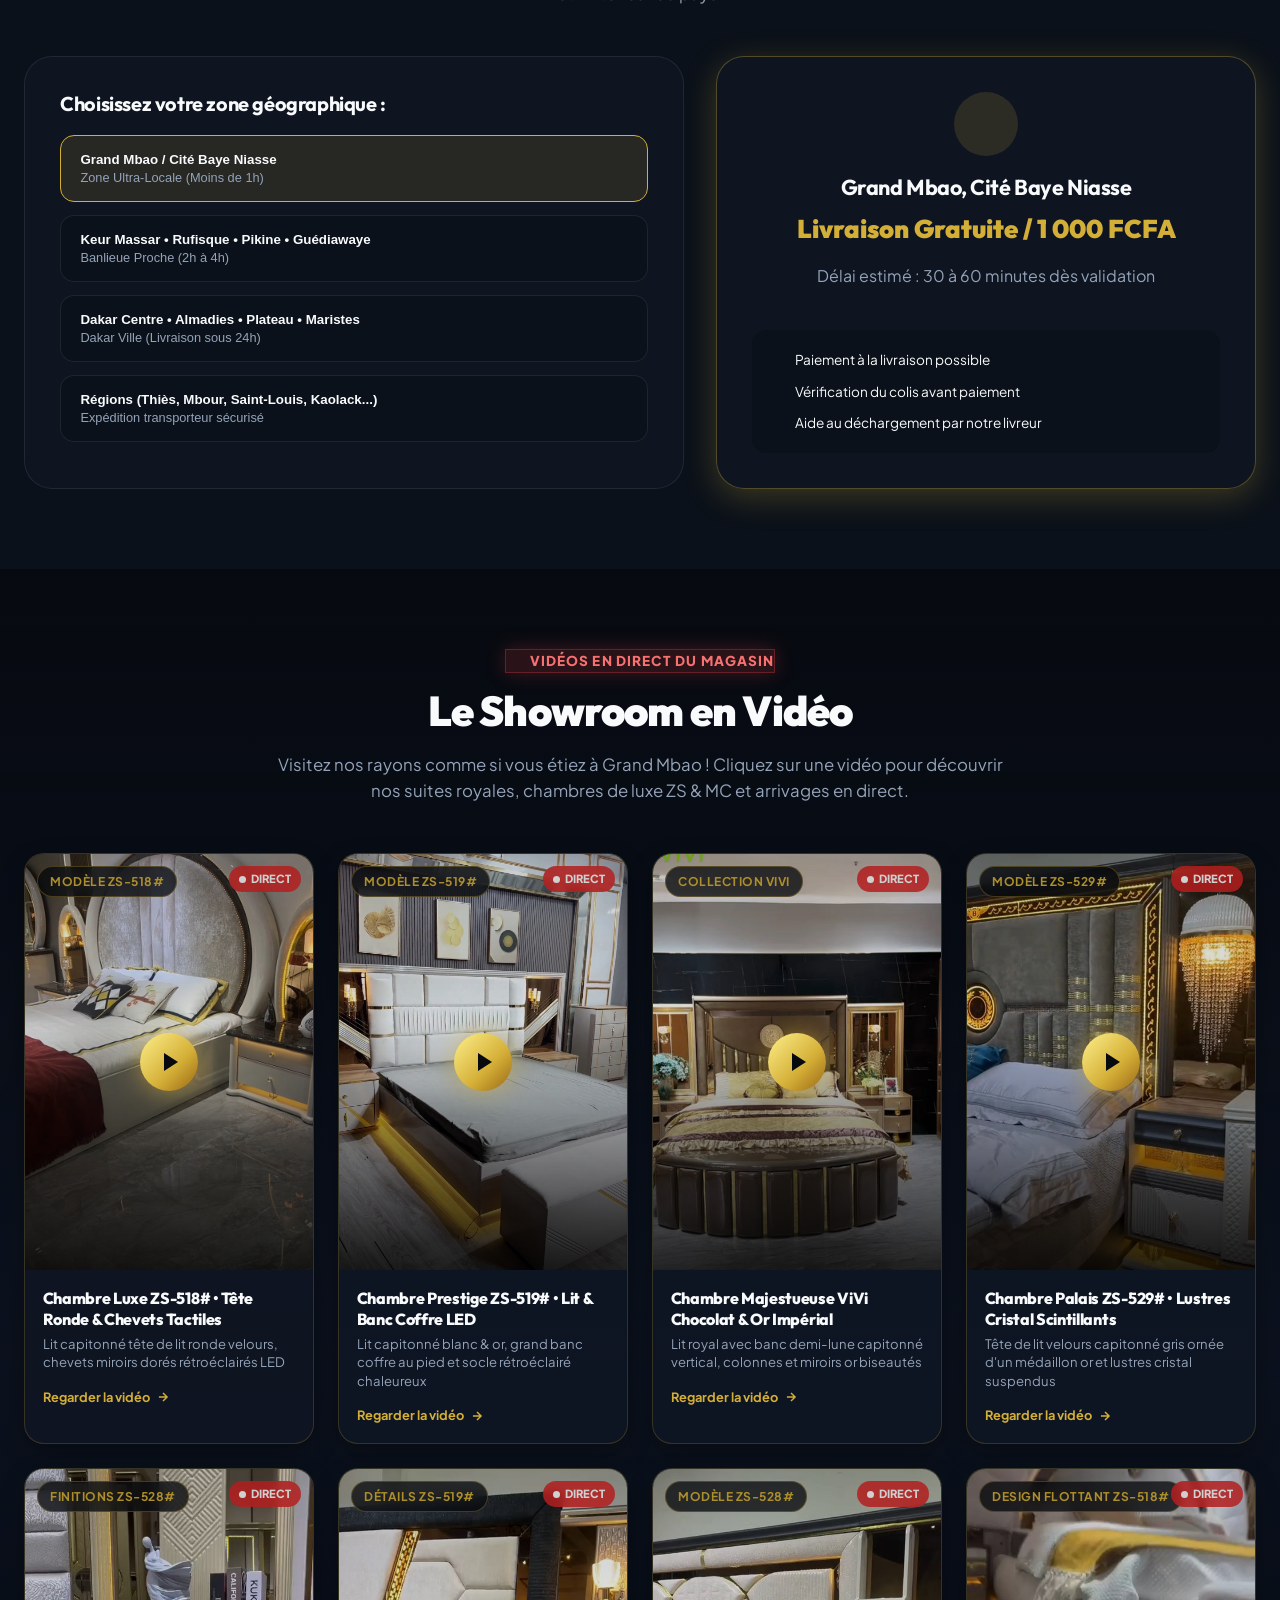
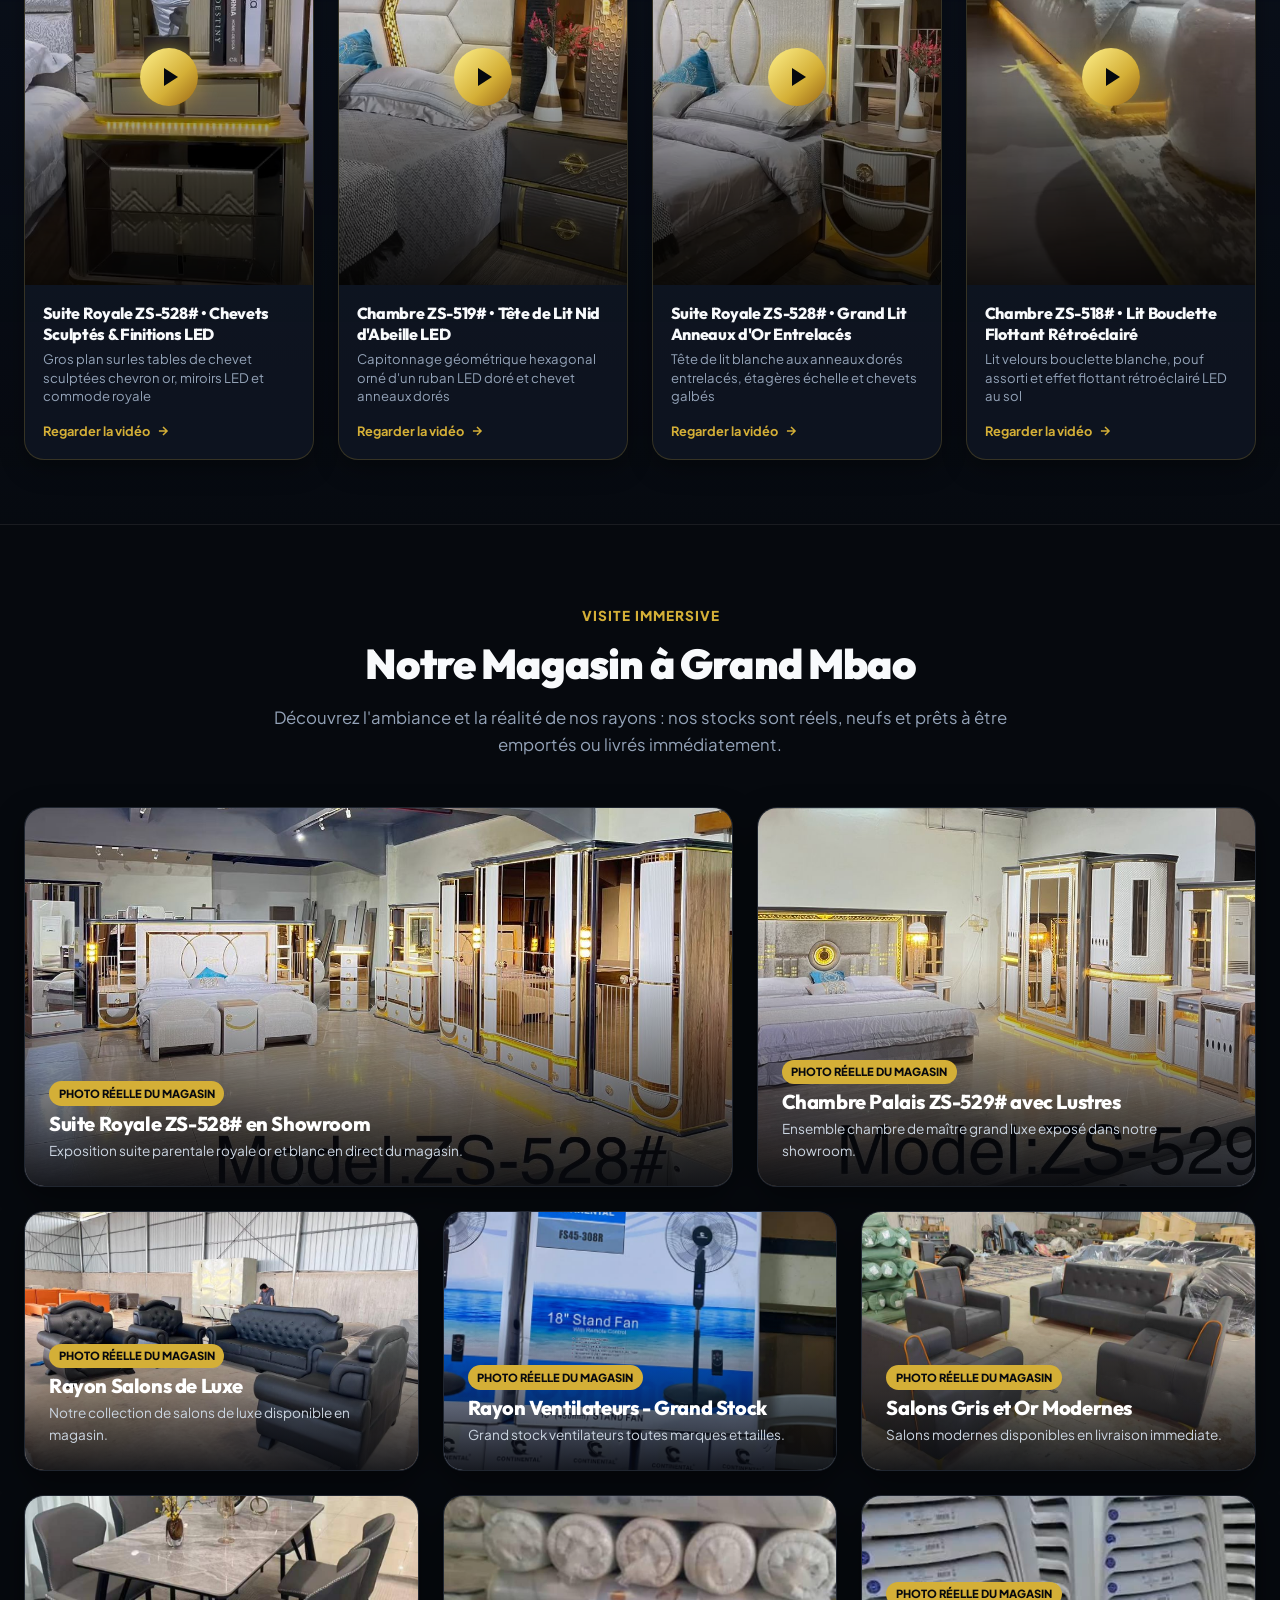
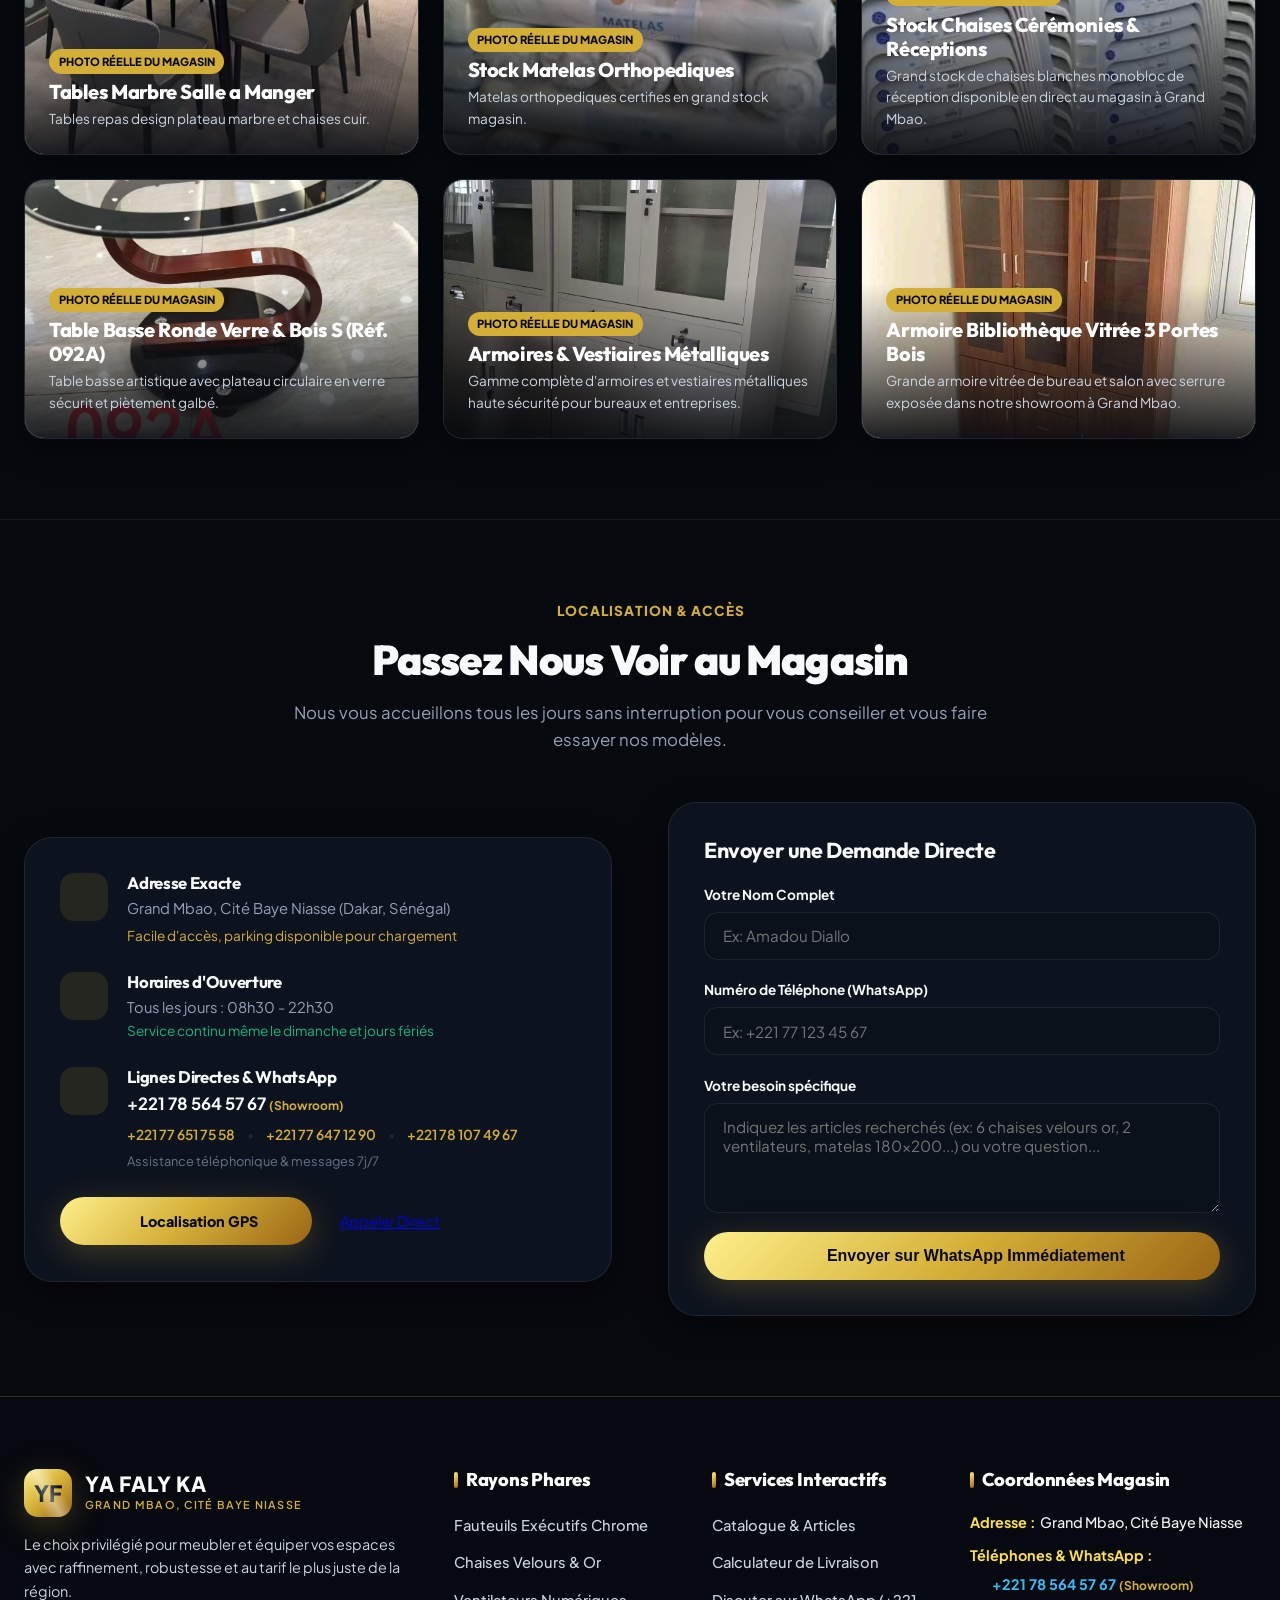
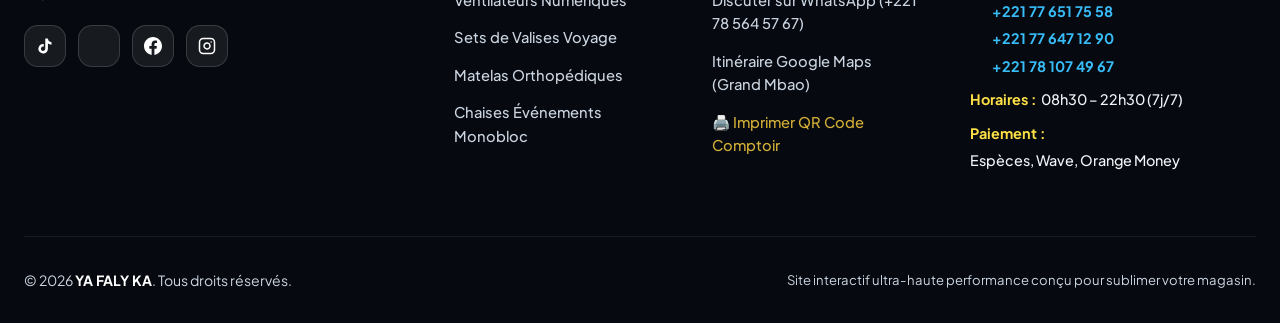
==== commit a4856228: "Activation complete de Vercel Web Analytics & Speed Insights avec suivi des clics WhatsApp, vues vid" ====
--- a/index.html
+++ b/index.html
@@ -1115,5 +1115,13 @@
   <!-- Scripts -->
   <script src="js/products.js"></script>
   <script src="js/app.js"></script>
+
+  <!-- Vercel Web Analytics & Speed Insights -->
+  <script>
+    window.va = window.va || function () { (window.vaq = window.vaq || []).push(arguments); };
+    window.si = window.si || function () { (window.siq = window.siq || []).push(arguments); };
+  </script>
+  <script defer src="/_vercel/insights/script.js"></script>
+  <script defer src="/_vercel/speed-insights/script.js"></script>
 </body>
 </html>
